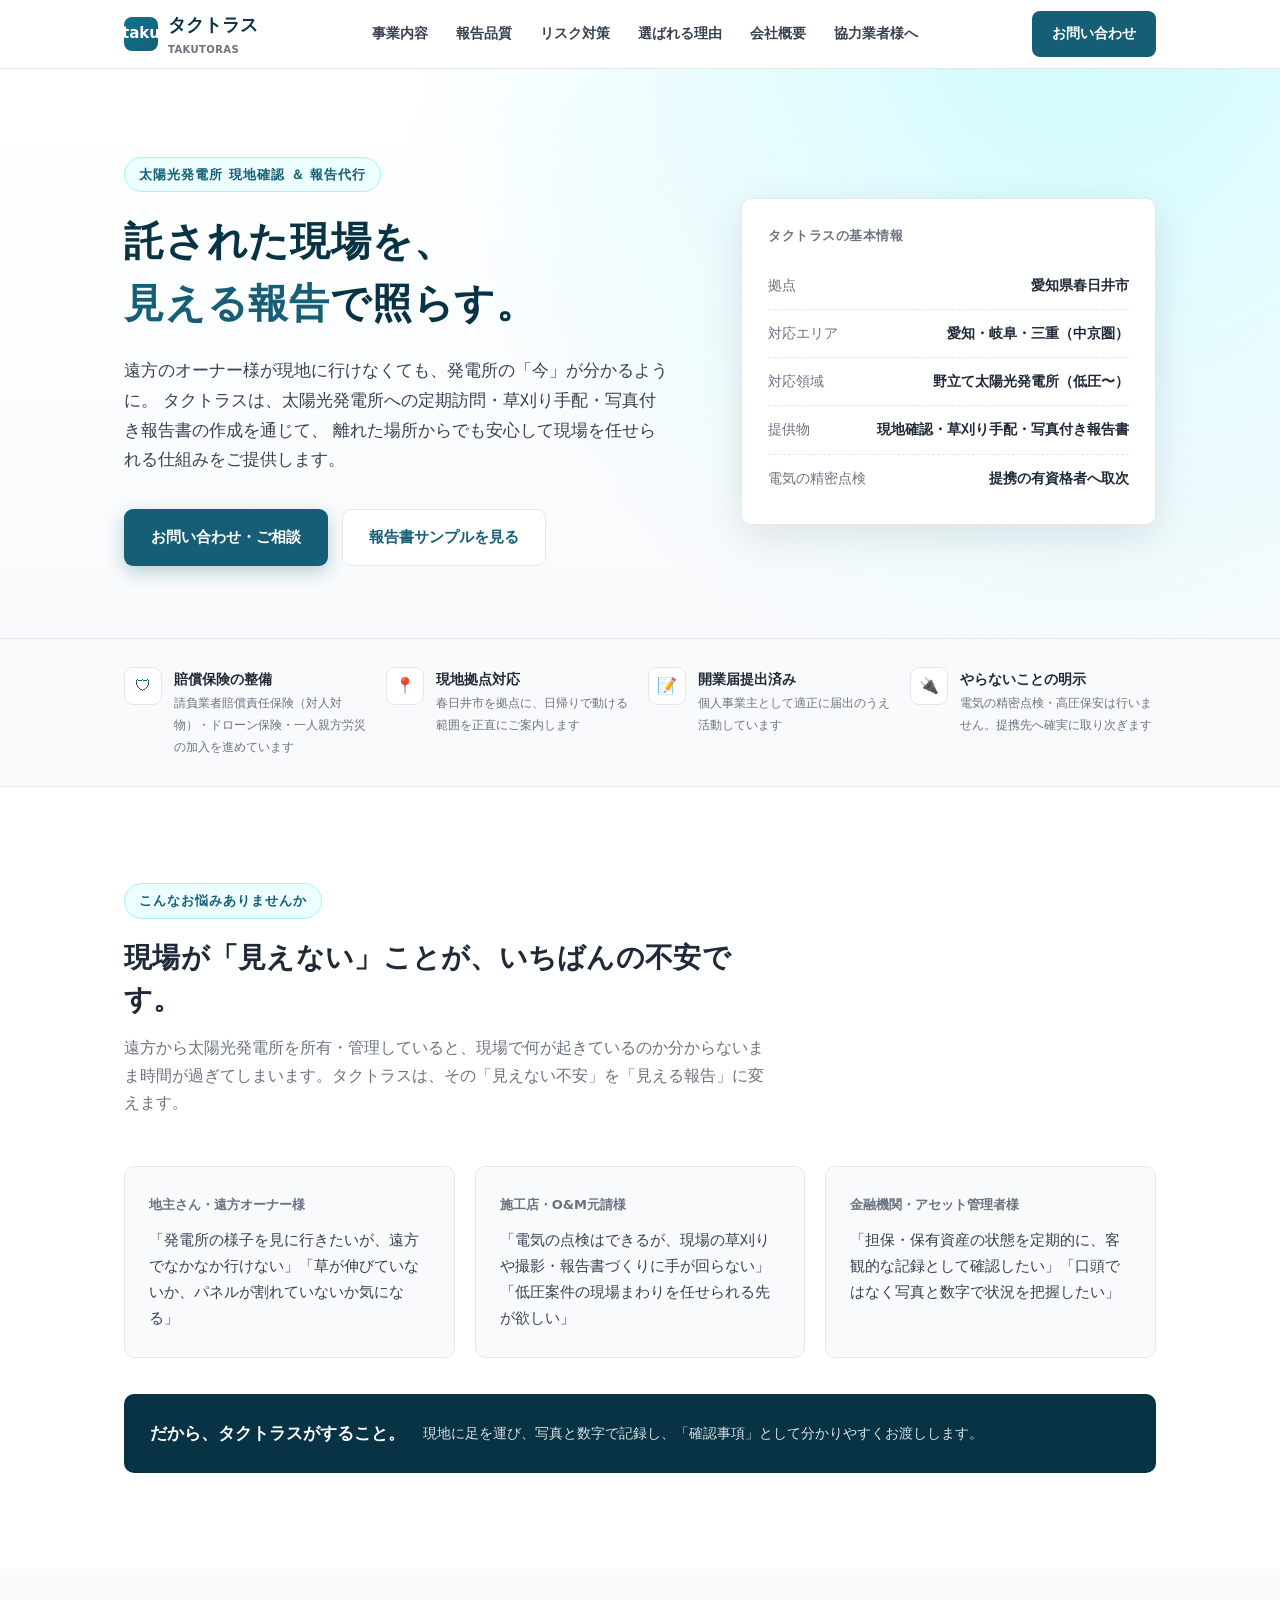
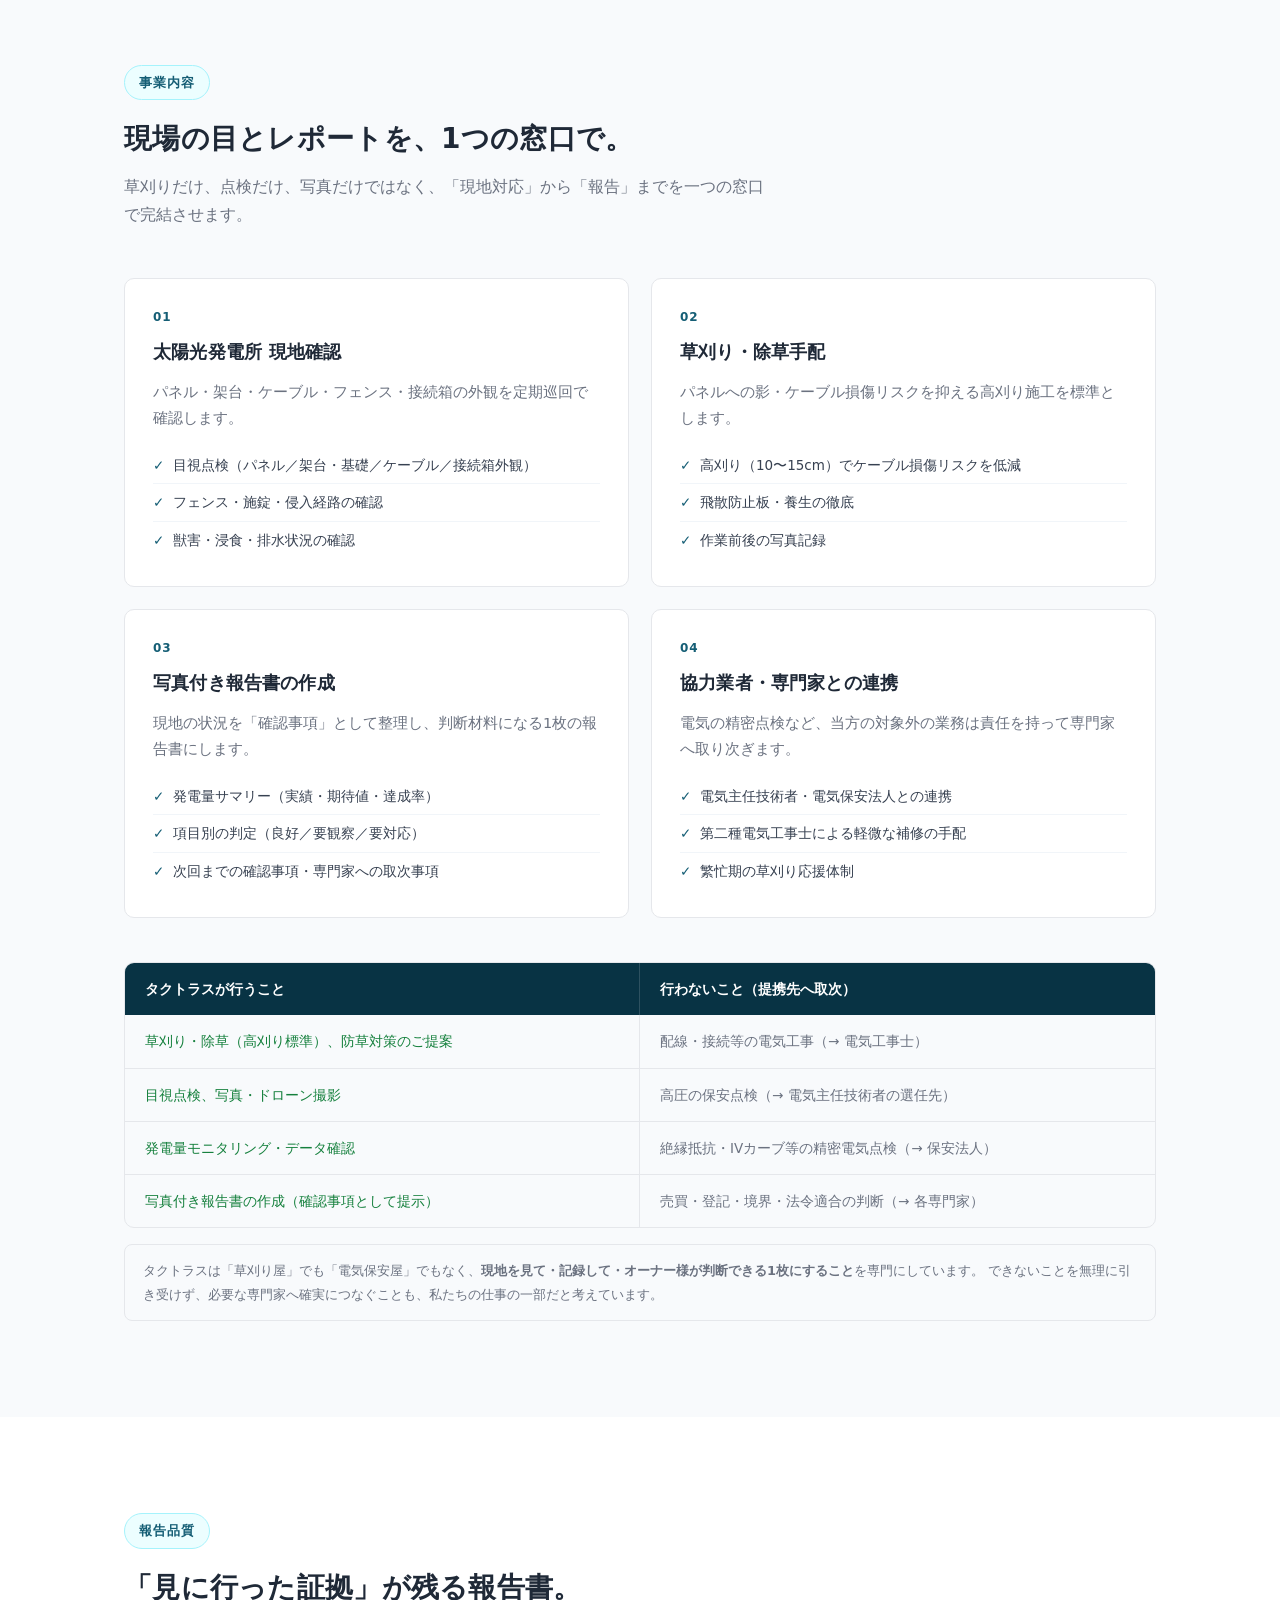
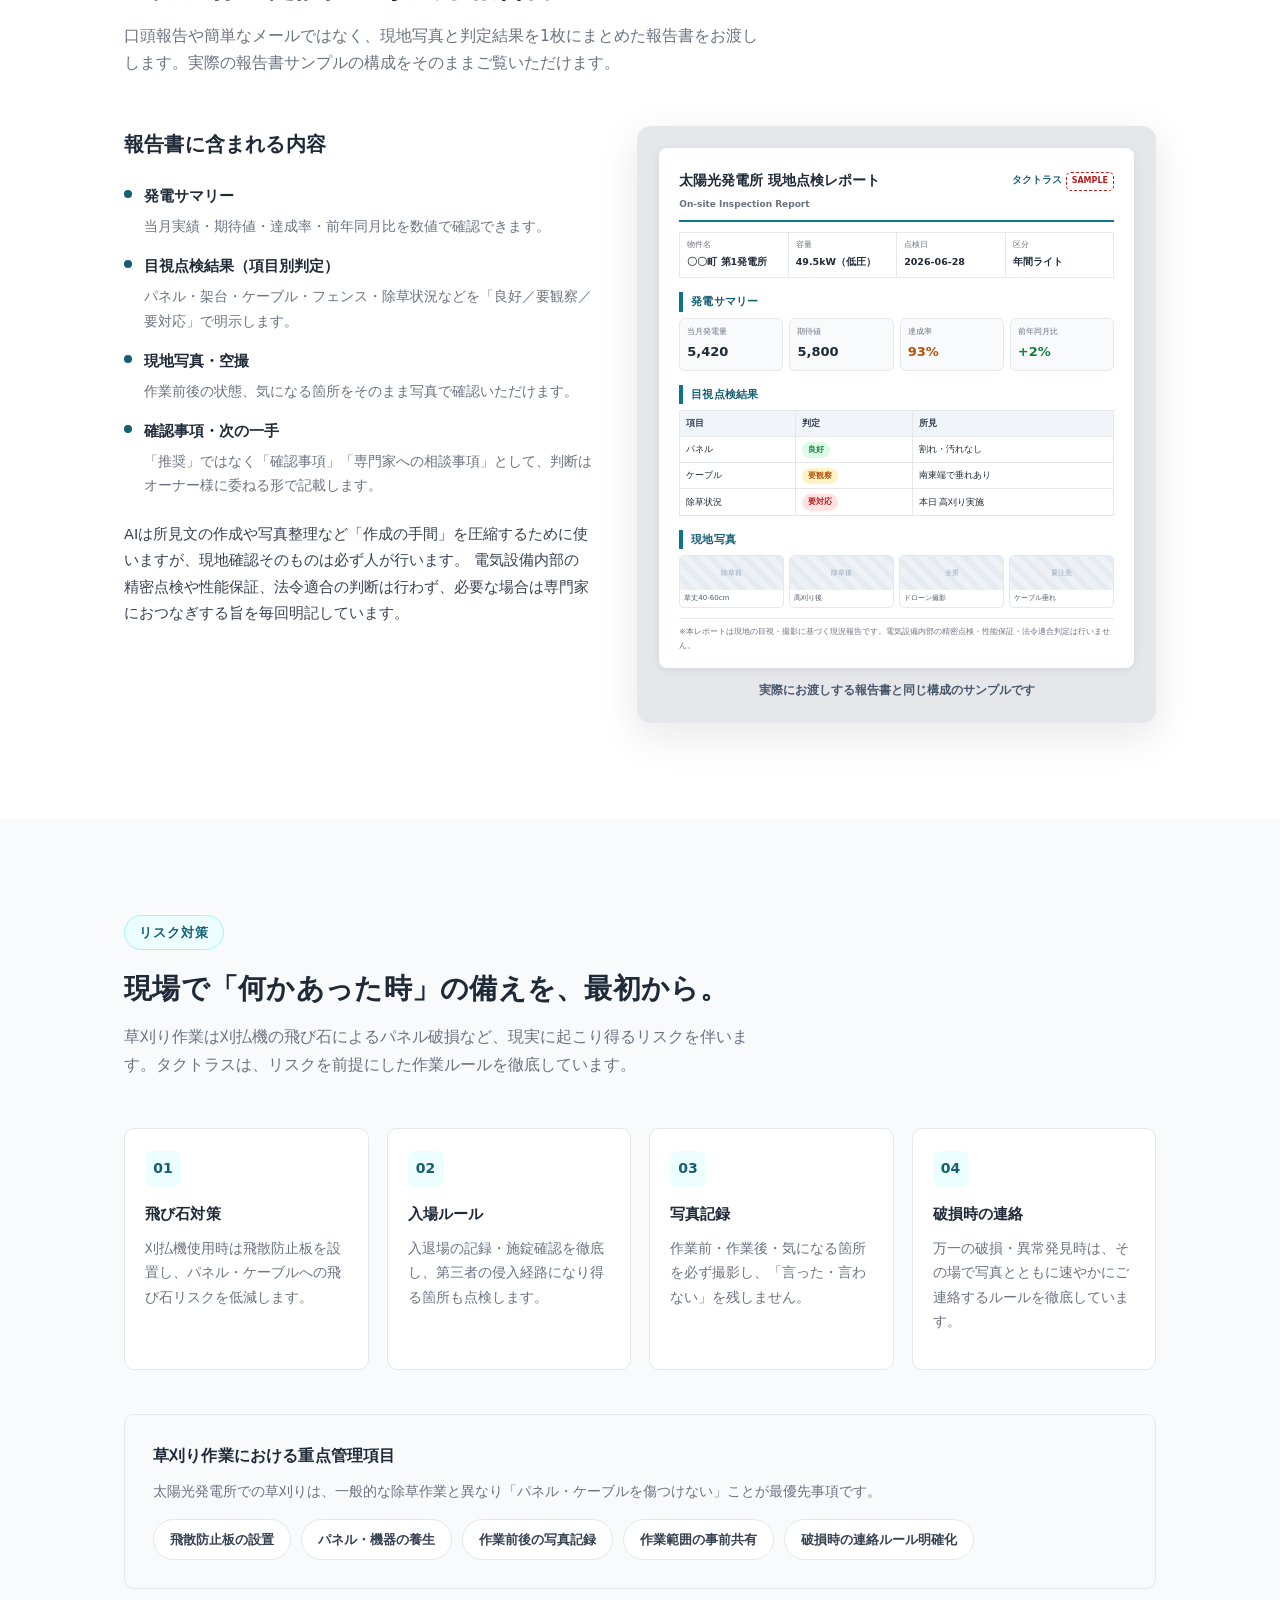
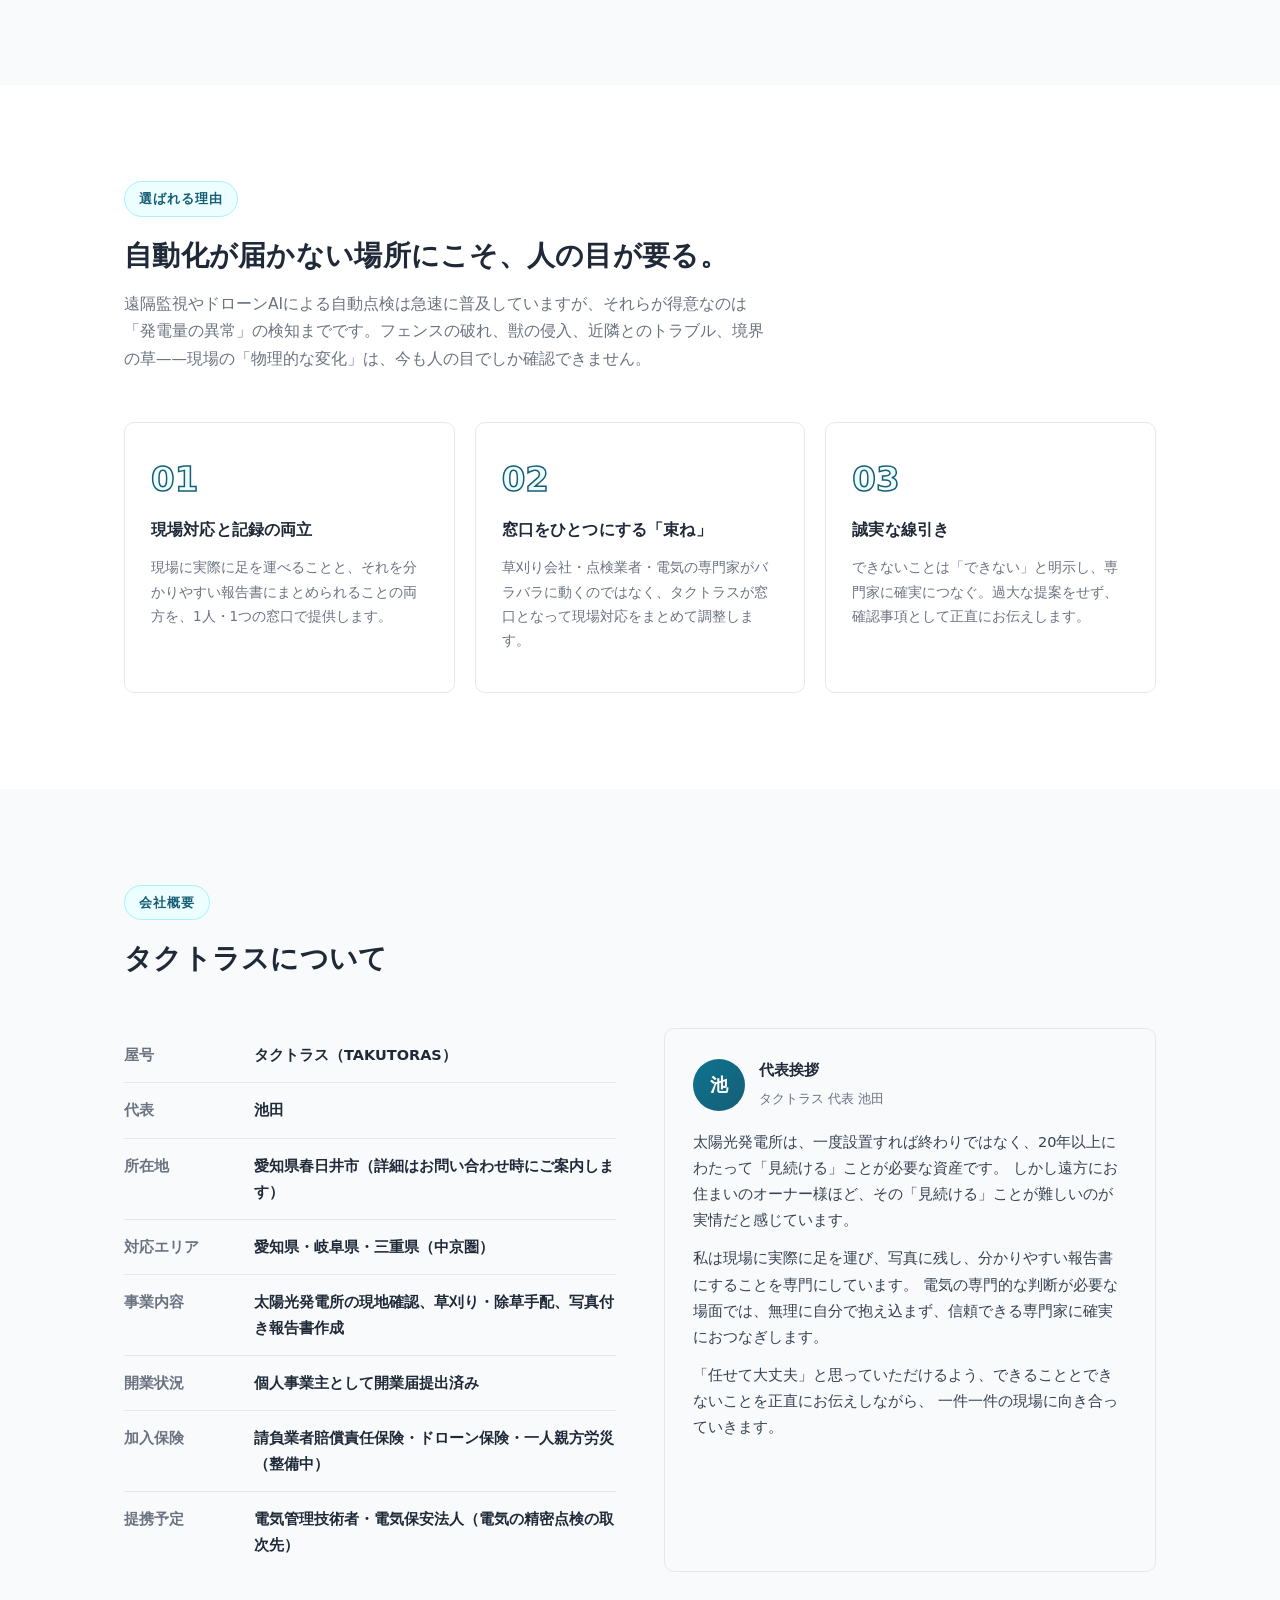
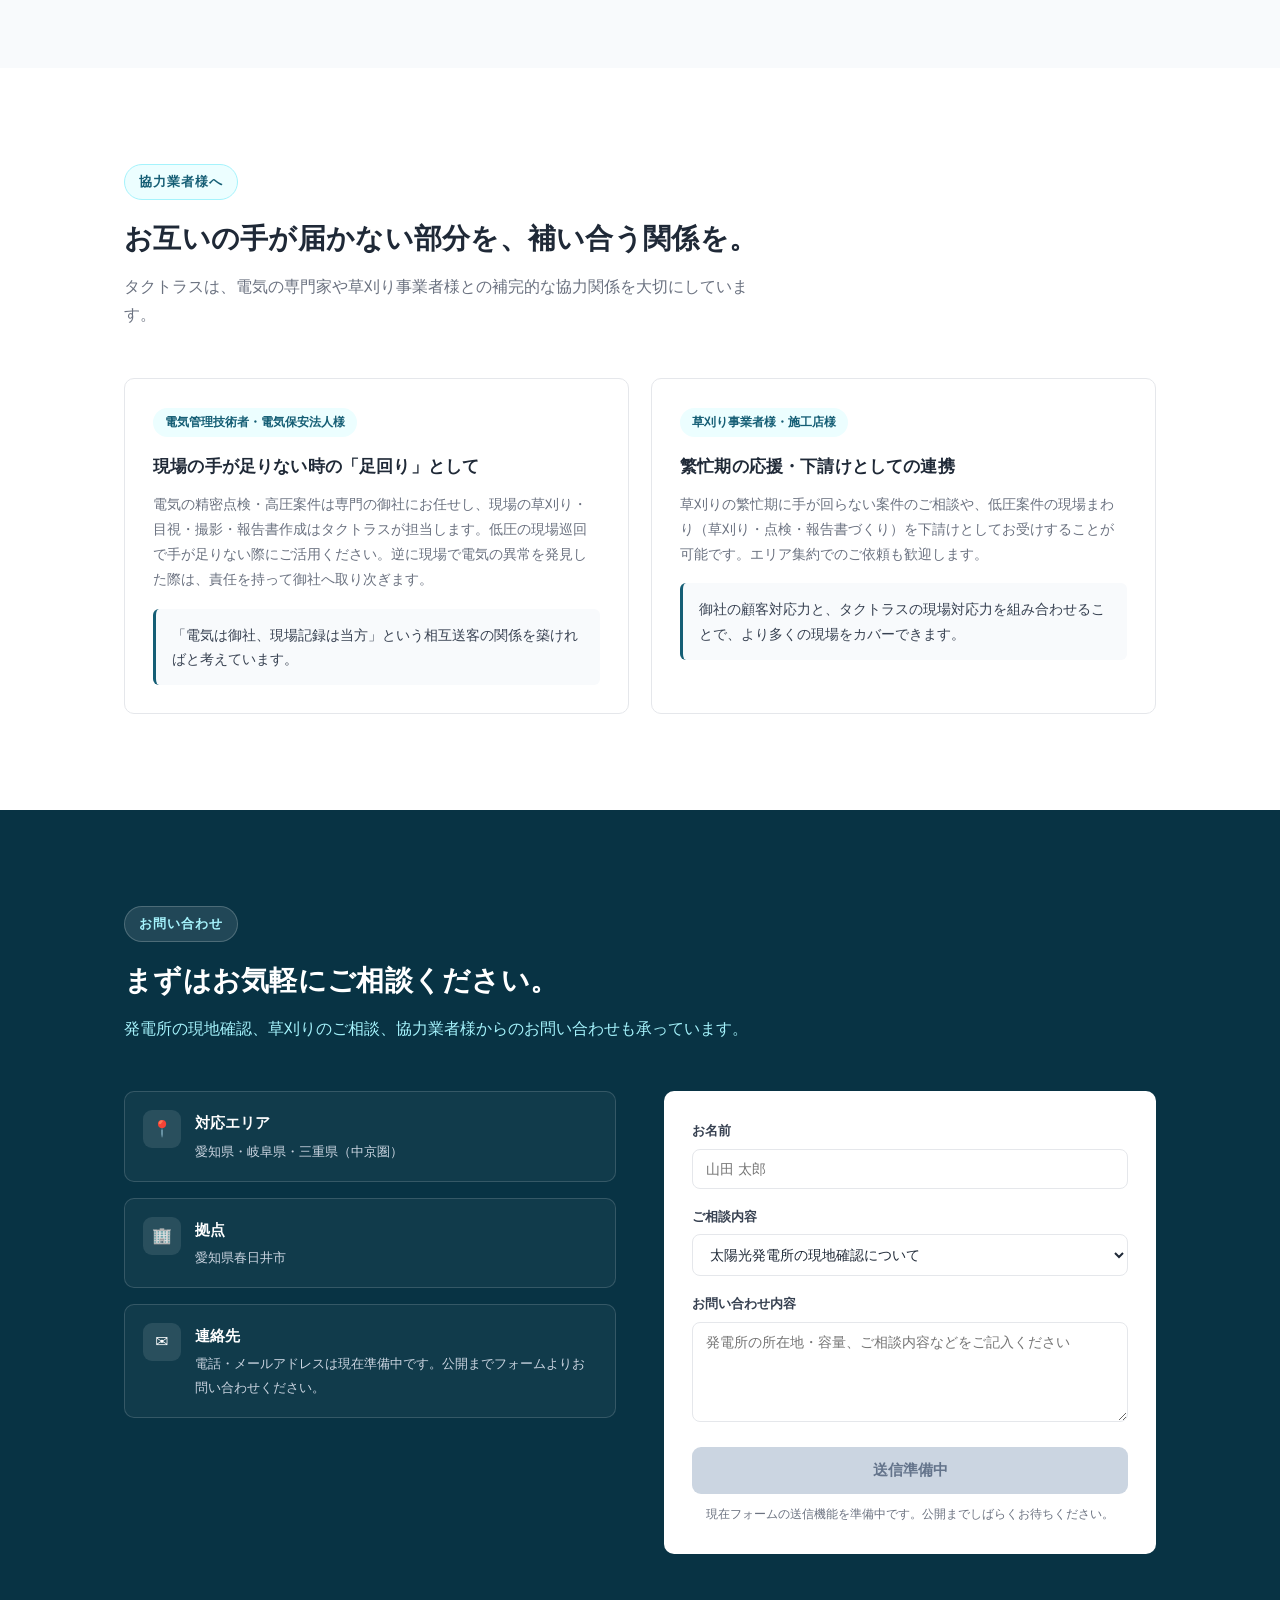
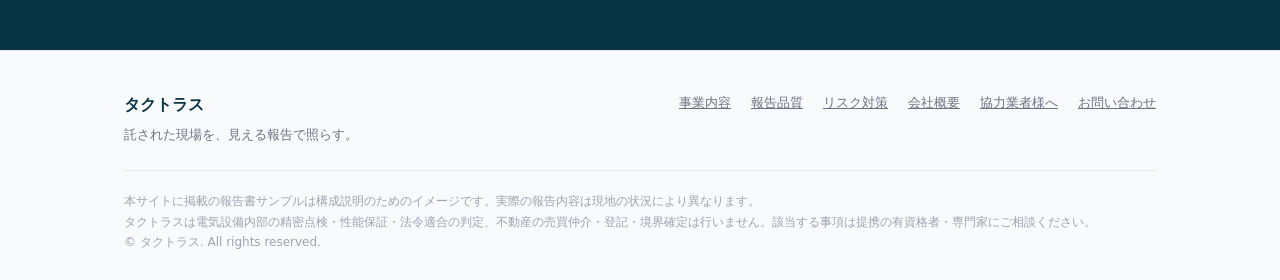
==== takutoras-site/index.html @ 8a1d46e4 "タクトラスHP初版: 信頼感を最大化した静的サイトを構築 引き継ぎメモの方針（地主・遠方オーナー・銀行・協力業者への信頼構築）と、 research/ の実データ（保険設計・スコープ定義・サンプル報告" ====
<!DOCTYPE html>
<html lang="ja">
<head>
<meta charset="UTF-8">
<meta name="viewport" content="width=device-width, initial-scale=1.0">
<title>タクトラス｜託された現場を、見える報告で照らす</title>
<meta name="description" content="タクトラスは、太陽光発電所の現地確認・草刈り手配・写真付き報告書で、遠方オーナー様の「現場の今」を見える形にお届けします。愛知・岐阜・三重対応。">
<link rel="stylesheet" href="styles.css">
</head>
<body>

<header class="site-header">
  <div class="nav">
    <a href="#top" class="brand">
      <span class="mark">taku</span>
      <span class="name">タクトラス<small>TAKUTORAS</small></span>
    </a>
    <ul class="nav-links">
      <li><a href="#services">事業内容</a></li>
      <li><a href="#report">報告品質</a></li>
      <li><a href="#risk">リスク対策</a></li>
      <li><a href="#why">選ばれる理由</a></li>
      <li><a href="#company">会社概要</a></li>
      <li><a href="#partners">協力業者様へ</a></li>
    </ul>
    <a href="#contact" class="nav-cta">お問い合わせ</a>
  </div>
</header>

<main id="top">

  <!-- ===== HERO ===== -->
  <section class="hero">
    <div class="wrap hero-grid">
      <div>
        <span class="eyebrow">太陽光発電所 現地確認 ＆ 報告代行</span>
        <h1>託された現場を、<br class="hide-sm"><span class="accent">見える報告</span>で照らす。</h1>
        <p class="lede">
          遠方のオーナー様が現地に行けなくても、発電所の「今」が分かるように。
          タクトラスは、太陽光発電所への定期訪問・草刈り手配・写真付き報告書の作成を通じて、
          離れた場所からでも安心して現場を任せられる仕組みをご提供します。
        </p>
        <div class="hero-actions">
          <a href="#contact" class="btn btn-primary">お問い合わせ・ご相談</a>
          <a href="#report" class="btn btn-secondary">報告書サンプルを見る</a>
        </div>
      </div>
      <div class="hero-panel">
        <div class="cap">タクトラスの基本情報</div>
        <div class="fact-row"><span class="k">拠点</span><span class="v">愛知県春日井市</span></div>
        <div class="fact-row"><span class="k">対応エリア</span><span class="v">愛知・岐阜・三重（中京圏）</span></div>
        <div class="fact-row"><span class="k">対応領域</span><span class="v">野立て太陽光発電所（低圧〜）</span></div>
        <div class="fact-row"><span class="k">提供物</span><span class="v">現地確認・草刈り手配・写真付き報告書</span></div>
        <div class="fact-row"><span class="k">電気の精密点検</span><span class="v">提携の有資格者へ取次</span></div>
      </div>
    </div>
  </section>

  <!-- ===== TRUST STRIP ===== -->
  <section class="trust-strip">
    <div class="wrap">
      <div class="trust-item">
        <div class="icon">🛡</div>
        <div>
          <div class="tt">賠償保険の整備</div>
          <div class="ts">請負業者賠償責任保険（対人対物）・ドローン保険・一人親方労災の加入を進めています</div>
        </div>
      </div>
      <div class="trust-item">
        <div class="icon">📍</div>
        <div>
          <div class="tt">現地拠点対応</div>
          <div class="ts">春日井市を拠点に、日帰りで動ける範囲を正直にご案内します</div>
        </div>
      </div>
      <div class="trust-item">
        <div class="icon">📝</div>
        <div>
          <div class="tt">開業届提出済み</div>
          <div class="ts">個人事業主として適正に届出のうえ活動しています</div>
        </div>
      </div>
      <div class="trust-item">
        <div class="icon">🔌</div>
        <div>
          <div class="tt">やらないことの明示</div>
          <div class="ts">電気の精密点検・高圧保安は行いません。提携先へ確実に取り次ぎます</div>
        </div>
      </div>
    </div>
  </section>

  <!-- ===== PROBLEM ===== -->
  <section>
    <div class="wrap">
      <div class="section-head">
        <span class="eyebrow">こんなお悩みありませんか</span>
        <h2>現場が「見えない」ことが、いちばんの不安です。</h2>
        <p>遠方から太陽光発電所を所有・管理していると、現場で何が起きているのか分からないまま時間が過ぎてしまいます。タクトラスは、その「見えない不安」を「見える報告」に変えます。</p>
      </div>
      <div class="problem-list">
        <div class="problem-card">
          <div class="q">地主さん・遠方オーナー様</div>
          <p>「発電所の様子を見に行きたいが、遠方でなかなか行けない」「草が伸びていないか、パネルが割れていないか気になる」</p>
        </div>
        <div class="problem-card">
          <div class="q">施工店・O&amp;M元請様</div>
          <p>「電気の点検はできるが、現場の草刈りや撮影・報告書づくりに手が回らない」「低圧案件の現場まわりを任せられる先が欲しい」</p>
        </div>
        <div class="problem-card">
          <div class="q">金融機関・アセット管理者様</div>
          <p>「担保・保有資産の状態を定期的に、客観的な記録として確認したい」「口頭ではなく写真と数字で状況を把握したい」</p>
        </div>
      </div>
      <div class="arrow-block">
        <strong>だから、タクトラスがすること。</strong>
        <span>現地に足を運び、写真と数字で記録し、「確認事項」として分かりやすくお渡しします。</span>
      </div>
    </div>
  </section>

  <!-- ===== SERVICES ===== -->
  <section id="services" style="background:var(--bg-alt);">
    <div class="wrap">
      <div class="section-head">
        <span class="eyebrow">事業内容</span>
        <h2>現場の目とレポートを、1つの窓口で。</h2>
        <p>草刈りだけ、点検だけ、写真だけではなく、「現地対応」から「報告」までを一つの窓口で完結させます。</p>
      </div>
      <div class="service-grid">
        <div class="service-card">
          <div class="num">01</div>
          <h3>太陽光発電所 現地確認</h3>
          <p>パネル・架台・ケーブル・フェンス・接続箱の外観を定期巡回で確認します。</p>
          <ul>
            <li>目視点検（パネル／架台・基礎／ケーブル／接続箱外観）</li>
            <li>フェンス・施錠・侵入経路の確認</li>
            <li>獣害・浸食・排水状況の確認</li>
          </ul>
        </div>
        <div class="service-card">
          <div class="num">02</div>
          <h3>草刈り・除草手配</h3>
          <p>パネルへの影・ケーブル損傷リスクを抑える高刈り施工を標準とします。</p>
          <ul>
            <li>高刈り（10〜15cm）でケーブル損傷リスクを低減</li>
            <li>飛散防止板・養生の徹底</li>
            <li>作業前後の写真記録</li>
          </ul>
        </div>
        <div class="service-card">
          <div class="num">03</div>
          <h3>写真付き報告書の作成</h3>
          <p>現地の状況を「確認事項」として整理し、判断材料になる1枚の報告書にします。</p>
          <ul>
            <li>発電量サマリー（実績・期待値・達成率）</li>
            <li>項目別の判定（良好／要観察／要対応）</li>
            <li>次回までの確認事項・専門家への取次事項</li>
          </ul>
        </div>
        <div class="service-card">
          <div class="num">04</div>
          <h3>協力業者・専門家との連携</h3>
          <p>電気の精密点検など、当方の対象外の業務は責任を持って専門家へ取り次ぎます。</p>
          <ul>
            <li>電気主任技術者・電気保安法人との連携</li>
            <li>第二種電気工事士による軽微な補修の手配</li>
            <li>繁忙期の草刈り応援体制</li>
          </ul>
        </div>
      </div>

      <div class="scope-table">
        <div class="scope-head">
          <div>タクトラスが行うこと</div>
          <div>行わないこと（提携先へ取次）</div>
        </div>
        <div class="scope-body">
          <div class="scope-col">
            <div class="scope-row scope-do">草刈り・除草（高刈り標準）、防草対策のご提案</div>
            <div class="scope-row scope-do">目視点検、写真・ドローン撮影</div>
            <div class="scope-row scope-do">発電量モニタリング・データ確認</div>
            <div class="scope-row scope-do">写真付き報告書の作成（確認事項として提示）</div>
          </div>
          <div class="scope-col">
            <div class="scope-row scope-dont">配線・接続等の電気工事（→ 電気工事士）</div>
            <div class="scope-row scope-dont">高圧の保安点検（→ 電気主任技術者の選任先）</div>
            <div class="scope-row scope-dont">絶縁抵抗・IVカーブ等の精密電気点検（→ 保安法人）</div>
            <div class="scope-row scope-dont">売買・登記・境界・法令適合の判断（→ 各専門家）</div>
          </div>
        </div>
      </div>
      <div class="scope-note">
        タクトラスは「草刈り屋」でも「電気保安屋」でもなく、<b>現地を見て・記録して・オーナー様が判断できる1枚にすること</b>を専門にしています。
        できないことを無理に引き受けず、必要な専門家へ確実につなぐことも、私たちの仕事の一部だと考えています。
      </div>
    </div>
  </section>

  <!-- ===== REPORT QUALITY ===== -->
  <section id="report">
    <div class="wrap">
      <div class="section-head">
        <span class="eyebrow">報告品質</span>
        <h2>「見に行った証拠」が残る報告書。</h2>
        <p>口頭報告や簡単なメールではなく、現地写真と判定結果を1枚にまとめた報告書をお渡しします。実際の報告書サンプルの構成をそのままご覧いただけます。</p>
      </div>
      <div class="report-wrap">
        <div class="report-copy">
          <h3>報告書に含まれる内容</h3>
          <div class="report-points">
            <div class="rp-item">
              <span class="dot"></span>
              <div><b>発電サマリー</b><span>当月実績・期待値・達成率・前年同月比を数値で確認できます。</span></div>
            </div>
            <div class="rp-item">
              <span class="dot"></span>
              <div><b>目視点検結果（項目別判定）</b><span>パネル・架台・ケーブル・フェンス・除草状況などを「良好／要観察／要対応」で明示します。</span></div>
            </div>
            <div class="rp-item">
              <span class="dot"></span>
              <div><b>現地写真・空撮</b><span>作業前後の状態、気になる箇所をそのまま写真で確認いただけます。</span></div>
            </div>
            <div class="rp-item">
              <span class="dot"></span>
              <div><b>確認事項・次の一手</b><span>「推奨」ではなく「確認事項」「専門家への相談事項」として、判断はオーナー様に委ねる形で記載します。</span></div>
            </div>
          </div>
          <p style="margin-top:24px;">
            AIは所見文の作成や写真整理など「作成の手間」を圧縮するために使いますが、現地確認そのものは必ず人が行います。
            電気設備内部の精密点検や性能保証、法令適合の判断は行わず、必要な場合は専門家におつなぎする旨を毎回明記しています。
          </p>
        </div>

        <div class="report-frame">
          <div class="mini-sheet">
            <div class="m-head">
              <div class="m-title">太陽光発電所 現地点検レポート
                <small>On-site Inspection Report</small>
              </div>
              <div class="m-logo">タクトラス
                <div class="stamp">SAMPLE</div>
              </div>
            </div>
            <div class="mini-meta">
              <div><span class="k">物件名</span><span class="v">〇〇町 第1発電所</span></div>
              <div><span class="k">容量</span><span class="v">49.5kW（低圧）</span></div>
              <div><span class="k">点検日</span><span class="v">2026-06-28</span></div>
              <div><span class="k">区分</span><span class="v">年間ライト</span></div>
            </div>
            <h4>発電サマリー</h4>
            <div class="mini-kpis">
              <div class="mini-kpi"><div class="lab">当月発電量</div><div class="num">5,420</div></div>
              <div class="mini-kpi"><div class="lab">期待値</div><div class="num">5,800</div></div>
              <div class="mini-kpi warn"><div class="lab">達成率</div><div class="num">93%</div></div>
              <div class="mini-kpi good"><div class="lab">前年同月比</div><div class="num">+2%</div></div>
            </div>
            <h4>目視点検結果</h4>
            <table class="mini-table">
              <tr><th>項目</th><th>判定</th><th>所見</th></tr>
              <tr><td>パネル</td><td><span class="mini-badge mb-ok">良好</span></td><td>割れ・汚れなし</td></tr>
              <tr><td>ケーブル</td><td><span class="mini-badge mb-warn">要観察</span></td><td>南東端で垂れあり</td></tr>
              <tr><td>除草状況</td><td><span class="mini-badge mb-bad">要対応</span></td><td>本日 高刈り実施</td></tr>
            </table>
            <h4>現地写真</h4>
            <div class="mini-photos">
              <div class="mini-ph"><div class="img">除草前</div><div class="cap">草丈40-60cm</div></div>
              <div class="mini-ph"><div class="img">除草後</div><div class="cap">高刈り後</div></div>
              <div class="mini-ph"><div class="img">全景</div><div class="cap">ドローン撮影</div></div>
              <div class="mini-ph"><div class="img">要注意</div><div class="cap">ケーブル垂れ</div></div>
            </div>
            <div class="mini-disc">
              ※本レポートは現地の目視・撮影に基づく現況報告です。電気設備内部の精密点検・性能保証・法令適合判定は行いません。
            </div>
          </div>
          <div class="badge-real">実際にお渡しする報告書と同じ構成のサンプルです</div>
        </div>
      </div>
    </div>
  </section>

  <!-- ===== RISK ===== -->
  <section id="risk" style="background:var(--bg-alt);">
    <div class="wrap">
      <div class="section-head">
        <span class="eyebrow">リスク対策</span>
        <h2>現場で「何かあった時」の備えを、最初から。</h2>
        <p>草刈り作業は刈払機の飛び石によるパネル破損など、現実に起こり得るリスクを伴います。タクトラスは、リスクを前提にした作業ルールを徹底しています。</p>
      </div>
      <div class="risk-grid">
        <div class="risk-card">
          <div class="ri">01</div>
          <h4>飛び石対策</h4>
          <p>刈払機使用時は飛散防止板を設置し、パネル・ケーブルへの飛び石リスクを低減します。</p>
        </div>
        <div class="risk-card">
          <div class="ri">02</div>
          <h4>入場ルール</h4>
          <p>入退場の記録・施錠確認を徹底し、第三者の侵入経路になり得る箇所も点検します。</p>
        </div>
        <div class="risk-card">
          <div class="ri">03</div>
          <h4>写真記録</h4>
          <p>作業前・作業後・気になる箇所を必ず撮影し、「言った・言わない」を残しません。</p>
        </div>
        <div class="risk-card">
          <div class="ri">04</div>
          <h4>破損時の連絡</h4>
          <p>万一の破損・異常発見時は、その場で写真とともに速やかにご連絡するルールを徹底しています。</p>
        </div>
      </div>

      <div class="risk-sub">
        <h4>草刈り作業における重点管理項目</h4>
        <p style="font-size:13.5px;color:var(--sub);margin-top:8px;">太陽光発電所での草刈りは、一般的な除草作業と異なり「パネル・ケーブルを傷つけない」ことが最優先事項です。</p>
        <div class="chips">
          <span class="chip">飛散防止板の設置</span>
          <span class="chip">パネル・機器の養生</span>
          <span class="chip">作業前後の写真記録</span>
          <span class="chip">作業範囲の事前共有</span>
          <span class="chip">破損時の連絡ルール明確化</span>
        </div>
      </div>
    </div>
  </section>

  <!-- ===== WHY ===== -->
  <section id="why">
    <div class="wrap">
      <div class="section-head">
        <span class="eyebrow">選ばれる理由</span>
        <h2>自動化が届かない場所にこそ、人の目が要る。</h2>
        <p>遠隔監視やドローンAIによる自動点検は急速に普及していますが、それらが得意なのは「発電量の異常」の検知までです。フェンスの破れ、獣の侵入、近隣とのトラブル、境界の草——現場の「物理的な変化」は、今も人の目でしか確認できません。</p>
      </div>
      <div class="why-grid">
        <div class="why-card">
          <div class="n">01</div>
          <h4>現場対応と記録の両立</h4>
          <p>現場に実際に足を運べることと、それを分かりやすい報告書にまとめられることの両方を、1人・1つの窓口で提供します。</p>
        </div>
        <div class="why-card">
          <div class="n">02</div>
          <h4>窓口をひとつにする「束ね」</h4>
          <p>草刈り会社・点検業者・電気の専門家がバラバラに動くのではなく、タクトラスが窓口となって現場対応をまとめて調整します。</p>
        </div>
        <div class="why-card">
          <div class="n">03</div>
          <h4>誠実な線引き</h4>
          <p>できないことは「できない」と明示し、専門家に確実につなぐ。過大な提案をせず、確認事項として正直にお伝えします。</p>
        </div>
      </div>
    </div>
  </section>

  <!-- ===== COMPANY ===== -->
  <section id="company" style="background:var(--bg-alt);">
    <div class="wrap">
      <div class="section-head">
        <span class="eyebrow">会社概要</span>
        <h2>タクトラスについて</h2>
      </div>
      <div class="company-wrap">
        <table class="info-table">
          <tr><th>屋号</th><td>タクトラス（TAKUTORAS）</td></tr>
          <tr><th>代表</th><td>池田</td></tr>
          <tr><th>所在地</th><td>愛知県春日井市（詳細はお問い合わせ時にご案内します）</td></tr>
          <tr><th>対応エリア</th><td>愛知県・岐阜県・三重県（中京圏）</td></tr>
          <tr><th>事業内容</th><td>太陽光発電所の現地確認、草刈り・除草手配、写真付き報告書作成</td></tr>
          <tr><th>開業状況</th><td>個人事業主として開業届提出済み</td></tr>
          <tr><th>加入保険</th><td>請負業者賠償責任保険・ドローン保険・一人親方労災（整備中）</td></tr>
          <tr><th>提携予定</th><td>電気管理技術者・電気保安法人（電気の精密点検の取次先）</td></tr>
        </table>

        <div class="rep-message">
          <div class="who">
            <div class="rep-avatar">池</div>
            <div>
              <b>代表挨拶</b>
              <span>タクトラス 代表 池田</span>
            </div>
          </div>
          <p>
            太陽光発電所は、一度設置すれば終わりではなく、20年以上にわたって「見続ける」ことが必要な資産です。
            しかし遠方にお住まいのオーナー様ほど、その「見続ける」ことが難しいのが実情だと感じています。
          </p>
          <p>
            私は現場に実際に足を運び、写真に残し、分かりやすい報告書にすることを専門にしています。
            電気の専門的な判断が必要な場面では、無理に自分で抱え込まず、信頼できる専門家に確実におつなぎします。
          </p>
          <p>
            「任せて大丈夫」と思っていただけるよう、できることとできないことを正直にお伝えしながら、
            一件一件の現場に向き合っていきます。
          </p>
        </div>
      </div>
    </div>
  </section>

  <!-- ===== PARTNERS ===== -->
  <section id="partners">
    <div class="wrap">
      <div class="section-head">
        <span class="eyebrow">協力業者様へ</span>
        <h2>お互いの手が届かない部分を、補い合う関係を。</h2>
        <p>タクトラスは、電気の専門家や草刈り事業者様との補完的な協力関係を大切にしています。</p>
      </div>
      <div class="partner-wrap">
        <div class="partner-card">
          <span class="tag">電気管理技術者・電気保安法人様</span>
          <h4>現場の手が足りない時の「足回り」として</h4>
          <p>電気の精密点検・高圧案件は専門の御社にお任せし、現場の草刈り・目視・撮影・報告書作成はタクトラスが担当します。低圧の現場巡回で手が足りない際にご活用ください。逆に現場で電気の異常を発見した際は、責任を持って御社へ取り次ぎます。</p>
          <div class="partner-quote">
            「電気は御社、現場記録は当方」という相互送客の関係を築ければと考えています。
          </div>
        </div>
        <div class="partner-card">
          <span class="tag">草刈り事業者様・施工店様</span>
          <h4>繁忙期の応援・下請けとしての連携</h4>
          <p>草刈りの繁忙期に手が回らない案件のご相談や、低圧案件の現場まわり（草刈り・点検・報告書づくり）を下請けとしてお受けすることが可能です。エリア集約でのご依頼も歓迎します。</p>
          <div class="partner-quote">
            御社の顧客対応力と、タクトラスの現場対応力を組み合わせることで、より多くの現場をカバーできます。
          </div>
        </div>
      </div>
    </div>
  </section>

  <!-- ===== CONTACT ===== -->
  <section id="contact" class="contact-section">
    <div class="wrap">
      <div class="section-head">
        <span class="eyebrow">お問い合わせ</span>
        <h2>まずはお気軽にご相談ください。</h2>
        <p>発電所の現地確認、草刈りのご相談、協力業者様からのお問い合わせも承っています。</p>
      </div>
      <div class="contact-wrap">
        <div class="contact-channels">
          <div class="channel">
            <div class="ci">📍</div>
            <div><b>対応エリア</b><span>愛知県・岐阜県・三重県（中京圏）</span></div>
          </div>
          <div class="channel">
            <div class="ci">🏢</div>
            <div><b>拠点</b><span>愛知県春日井市</span></div>
          </div>
          <div class="channel">
            <div class="ci">✉️</div>
            <div><b>連絡先</b><span>電話・メールアドレスは現在準備中です。公開までフォームよりお問い合わせください。</span></div>
          </div>
        </div>

        <form class="contact-form">
          <div class="f-row">
            <label for="name">お名前</label>
            <input id="name" type="text" placeholder="山田 太郎">
          </div>
          <div class="f-row">
            <label for="type">ご相談内容</label>
            <select id="type">
              <option>太陽光発電所の現地確認について</option>
              <option>草刈り・除草のご相談</option>
              <option>協力業者としてのご連絡</option>
              <option>その他</option>
            </select>
          </div>
          <div class="f-row">
            <label for="message">お問い合わせ内容</label>
            <textarea id="message" placeholder="発電所の所在地・容量、ご相談内容などをご記入ください"></textarea>
          </div>
          <button type="button" class="btn-disabled" disabled>送信準備中</button>
          <div class="form-note">現在フォームの送信機能を準備中です。公開までしばらくお待ちください。</div>
        </form>
      </div>
    </div>
  </section>

</main>

<footer class="site-footer">
  <div class="wrap">
    <div class="footer-wrap">
      <div class="footer-brand">タクトラス<small>託された現場を、見える報告で照らす。</small></div>
      <ul class="footer-links">
        <li><a href="#services">事業内容</a></li>
        <li><a href="#report">報告品質</a></li>
        <li><a href="#risk">リスク対策</a></li>
        <li><a href="#company">会社概要</a></li>
        <li><a href="#partners">協力業者様へ</a></li>
        <li><a href="#contact">お問い合わせ</a></li>
      </ul>
    </div>
    <div class="footer-legal">
      本サイトに掲載の報告書サンプルは構成説明のためのイメージです。実際の報告内容は現地の状況により異なります。<br>
      タクトラスは電気設備内部の精密点検・性能保証・法令適合の判定、不動産の売買仲介・登記・境界確定は行いません。該当する事項は提携の有資格者・専門家にご相談ください。<br>
      © タクトラス. All rights reserved.
    </div>
  </div>
</footer>

</body>
</html>
---- takutoras-site/styles.css ----
/* ===== Design tokens ===== */
:root{
  --ink:#1f2937;
  --ink-soft:#374151;
  --sub:#6b7280;
  --sub-light:#9ca3af;
  --line:#e5e7eb;
  --line-soft:#f1f5f9;
  --bg:#ffffff;
  --bg-alt:#f8fafc;
  --bg-deep:#f1f5f9;
  --brand:#0e7490;
  --brand-d:#155e75;
  --brand-x:#083344;
  --brand-tint:#ecfeff;
  --ok:#15803d; --okbg:#dcfce7;
  --warn:#b45309; --warnbg:#fef3c7;
  --bad:#b91c1c; --badbg:#fee2e2;
  --radius:10px;
  --shadow:0 4px 20px rgba(15,23,42,.06);
  --shadow-lg:0 12px 40px rgba(15,23,42,.10);
  --max:1080px;
}

*, *::before, *::after{ box-sizing:border-box; }
html{ scroll-behavior:smooth; }
body{
  margin:0;
  font-family:"Hiragino Kaku Gothic ProN","Yu Gothic",Meiryo,system-ui,sans-serif;
  color:var(--ink);
  background:var(--bg);
  line-height:1.8;
  font-size:16px;
  -webkit-font-smoothing:antialiased;
  overflow-x:hidden;
}
img{ max-width:100%; display:block; }
a{ color:inherit; }
.wrap{ max-width:var(--max); margin:0 auto; padding:0 24px; }
section{ padding:96px 0; }
@media (max-width:720px){
  section{ padding:64px 0; }
  .wrap{ padding:0 20px; }
}

.eyebrow{
  display:inline-block; font-size:13px; font-weight:700; letter-spacing:.08em;
  color:var(--brand-d); background:var(--brand-tint); border:1px solid #a5f3fc;
  padding:5px 14px; border-radius:999px; margin-bottom:18px;
}
h1,h2,h3,h4{ margin:0; font-weight:800; letter-spacing:.01em; }
.section-head{ max-width:640px; margin-bottom:48px; }
.section-head h2{ font-size:28px; line-height:1.5; }
.section-head p{ color:var(--sub); font-size:15.5px; margin-top:14px; }
@media (max-width:720px){
  .section-head h2{ font-size:23px; }
}

/* ===== Header / Nav ===== */
.site-header{
  position:sticky; top:0; z-index:100;
  background:rgba(255,255,255,.92); backdrop-filter:blur(8px);
  border-bottom:1px solid var(--line);
}
.nav{
  max-width:var(--max); margin:0 auto; padding:0 24px;
  height:68px; display:flex; align-items:center; justify-content:space-between;
}
.brand{ display:flex; align-items:center; gap:10px; font-weight:800; font-size:18px; color:var(--brand-x); text-decoration:none; }
.brand .mark{
  width:34px; height:34px; border-radius:8px; background:linear-gradient(135deg,var(--brand),var(--brand-d));
  display:flex; align-items:center; justify-content:center; color:#fff; font-size:15px; font-weight:800;
  flex-shrink:0;
}
.brand .name small{ display:block; font-size:10px; font-weight:600; color:var(--sub); letter-spacing:.04em; }
.nav-links{ display:flex; gap:28px; list-style:none; margin:0; padding:0; font-size:14px; font-weight:600; }
.nav-links a{ text-decoration:none; color:var(--ink-soft); }
.nav-links a:hover{ color:var(--brand-d); }
.nav-cta{
  display:inline-block; background:var(--brand-d); color:#fff !important; text-decoration:none;
  font-size:14px; font-weight:700; padding:10px 20px; border-radius:8px; white-space:nowrap;
}
.nav-cta:hover{ background:var(--brand-x); }
.nav-toggle{ display:none; }
@media (max-width:860px){
  .nav-links{ display:none; }
  .nav-toggle{
    display:flex; align-items:center; justify-content:center;
    width:40px; height:40px; border:1px solid var(--line); border-radius:8px; background:#fff;
  }
}

/* ===== Hero ===== */
.hero{
  padding:88px 0 72px;
  background:
    radial-gradient(circle at 85% -10%, #cffafe 0%, rgba(207,250,254,0) 55%),
    linear-gradient(180deg,#ffffff 0%, #f8fafc 100%);
}
.hero-grid{ display:grid; grid-template-columns:1.15fr .85fr; gap:56px; align-items:center; }
@media (max-width:900px){ .hero-grid{ grid-template-columns:1fr; gap:40px; } }
.hero h1{
  font-size:40px; line-height:1.55; color:var(--brand-x); letter-spacing:.02em;
}
.hero h1 .accent{ color:var(--brand-d); }
.hero .lede{ margin-top:22px; font-size:16.5px; color:var(--ink-soft); max-width:52ch; }
@media (max-width:720px){ .hero h1{ font-size:28px; } }

.hero-actions{ display:flex; gap:14px; margin-top:34px; flex-wrap:wrap; }
.btn{
  display:inline-flex; align-items:center; gap:8px; padding:14px 26px; border-radius:9px;
  font-weight:700; font-size:15px; text-decoration:none; border:1px solid transparent; cursor:pointer;
}
.btn-primary{ background:var(--brand-d); color:#fff; box-shadow:0 6px 18px rgba(21,94,117,.28); }
.btn-primary:hover{ background:var(--brand-x); }
.btn-secondary{ background:#fff; color:var(--brand-d); border-color:var(--line); }
.btn-secondary:hover{ border-color:var(--brand-d); }

.hero-panel{
  background:#fff; border:1px solid var(--line); border-radius:var(--radius); box-shadow:var(--shadow-lg);
  padding:26px 26px 22px;
}
.hero-panel .cap{ font-size:12.5px; color:var(--sub); font-weight:700; letter-spacing:.04em; margin-bottom:14px; }
.fact-row{ display:flex; justify-content:space-between; padding:11px 0; border-bottom:1px dashed var(--line); font-size:14px; }
.fact-row:last-child{ border-bottom:none; }
.fact-row .k{ color:var(--sub); }
.fact-row .v{ font-weight:700; color:var(--ink); text-align:right; }

/* ===== Trust strip ===== */
.trust-strip{
  border-top:1px solid var(--line); border-bottom:1px solid var(--line);
  background:var(--bg-alt); padding:28px 0;
}
.trust-strip .wrap{
  display:grid; grid-template-columns:repeat(4,1fr); gap:16px;
}
@media (max-width:800px){ .trust-strip .wrap{ grid-template-columns:repeat(2,1fr); } }
.trust-item{ display:flex; gap:12px; align-items:flex-start; }
.trust-item .icon{
  width:38px; height:38px; border-radius:9px; background:#fff; border:1px solid var(--line);
  display:flex; align-items:center; justify-content:center; flex-shrink:0; color:var(--brand-d);
}
.trust-item .tt{ font-size:13.5px; font-weight:700; color:var(--ink); }
.trust-item .ts{ font-size:12px; color:var(--sub); margin-top:2px; }

/* ===== Problem / narrative ===== */
.problem-list{ display:grid; grid-template-columns:repeat(3,1fr); gap:20px; margin-top:8px; }
@media (max-width:820px){ .problem-list{ grid-template-columns:1fr; } }
.problem-card{
  background:var(--bg-alt); border:1px solid var(--line); border-radius:var(--radius); padding:26px 24px;
}
.problem-card .q{ font-size:13px; font-weight:700; color:var(--sub); }
.problem-card p{ margin:10px 0 0; font-size:14.5px; color:var(--ink-soft); }
.arrow-block{
  margin-top:36px; padding:24px 26px; border-radius:var(--radius); background:var(--brand-x); color:#fff;
  display:flex; align-items:center; gap:18px; flex-wrap:wrap;
}
.arrow-block strong{ font-size:17px; }
.arrow-block span{ font-size:14px; opacity:.85; }

/* ===== Services ===== */
.service-grid{ display:grid; grid-template-columns:repeat(2,1fr); gap:22px; }
@media (max-width:800px){ .service-grid{ grid-template-columns:1fr; } }
.service-card{
  border:1px solid var(--line); border-radius:var(--radius); padding:28px; background:#fff;
  transition:box-shadow .15s;
}
.service-card:hover{ box-shadow:var(--shadow); }
.service-card .num{ font-size:12px; font-weight:800; color:var(--brand-d); letter-spacing:.08em; }
.service-card h3{ font-size:18px; margin-top:8px; }
.service-card p{ font-size:14.5px; color:var(--sub); margin-top:10px; }
.service-card ul{ margin:16px 0 0; padding-left:0; list-style:none; }
.service-card li{ font-size:13.5px; color:var(--ink-soft); padding:6px 0 6px 20px; position:relative; border-top:1px solid var(--line-soft); }
.service-card li:first-child{ border-top:none; }
.service-card li::before{ content:"✓"; position:absolute; left:0; color:var(--brand-d); font-weight:800; }

/* Scope table */
.scope-table{ margin-top:44px; border:1px solid var(--line); border-radius:var(--radius); overflow:hidden; }
.scope-head{ display:grid; grid-template-columns:1fr 1fr; background:var(--brand-x); color:#fff; font-size:13.5px; font-weight:700; }
.scope-head div{ padding:14px 20px; }
.scope-head div:first-child{ border-right:1px solid rgba(255,255,255,.15); }
.scope-body{ display:grid; grid-template-columns:1fr 1fr; }
.scope-col{ padding:0; }
.scope-col:first-child{ border-right:1px solid var(--line); }
.scope-row{ padding:14px 20px; font-size:13.5px; color:var(--ink-soft); border-top:1px solid var(--line); }
.scope-col .scope-row:first-child{ border-top:none; }
.scope-do{ color:var(--ok); }
.scope-dont{ color:var(--sub); }
@media (max-width:720px){
  .scope-head, .scope-body{ grid-template-columns:1fr; }
  .scope-head div:first-child, .scope-col:first-child{ border-right:none; }
}
.scope-note{ margin-top:16px; font-size:13px; color:var(--sub); background:var(--bg-alt); border:1px solid var(--line); border-radius:8px; padding:14px 18px; }

/* ===== Report mockup ===== */
.report-wrap{ display:grid; grid-template-columns:.95fr 1.05fr; gap:44px; align-items:start; }
@media (max-width:920px){ .report-wrap{ grid-template-columns:1fr; } }
.report-copy h3{ font-size:20px; margin-bottom:14px; }
.report-copy p{ font-size:14.5px; color:var(--ink-soft); margin:0 0 14px; }
.report-points{ margin-top:20px; display:flex; flex-direction:column; gap:14px; }
.rp-item{ display:flex; gap:12px; }
.rp-item .dot{ width:8px; height:8px; border-radius:50%; background:var(--brand-d); margin-top:8px; flex-shrink:0; }
.rp-item b{ font-size:14.5px; }
.rp-item span{ display:block; font-size:13.5px; color:var(--sub); margin-top:3px; }

.report-frame{
  background:#e5e7eb; border-radius:14px; padding:22px; box-shadow:var(--shadow-lg);
}
.mini-sheet{
  background:#fff; border-radius:8px; padding:20px 20px 16px; font-size:11px; color:var(--ink);
  box-shadow:0 2px 10px rgba(0,0,0,.08);
}
.mini-sheet .m-head{
  display:flex; justify-content:space-between; align-items:flex-start; border-bottom:2.5px solid var(--brand);
  padding-bottom:8px;
}
.mini-sheet .m-title{ font-size:14px; font-weight:800; }
.mini-sheet .m-title small{ display:block; font-size:9px; color:var(--sub); font-weight:600; margin-top:2px; }
.mini-sheet .m-logo{ text-align:right; font-size:9.5px; color:var(--brand-d); font-weight:700; }
.mini-sheet .m-logo .stamp{ display:inline-block; margin-top:4px; font-size:8px; color:var(--bad); border:1px dashed var(--bad); border-radius:5px; padding:1px 5px; font-weight:700; }
.mini-meta{ display:grid; grid-template-columns:repeat(4,1fr); gap:1px; background:var(--line); border:1px solid var(--line); margin:10px 0; }
.mini-meta div{ background:#fff; padding:5px 7px; }
.mini-meta .k{ display:block; font-size:8px; color:var(--sub); }
.mini-meta .v{ font-size:9.5px; font-weight:700; }
.mini-sheet h4{ font-size:11px; margin:14px 0 6px; padding-left:8px; border-left:4px solid var(--brand); color:var(--brand-d); font-weight:800; }
.mini-kpis{ display:grid; grid-template-columns:repeat(4,1fr); gap:6px; }
.mini-kpi{ border:1px solid var(--line); border-radius:6px; padding:6px 7px; background:var(--bg-alt); }
.mini-kpi .lab{ font-size:8px; color:var(--sub); }
.mini-kpi .num{ font-size:13px; font-weight:800; margin-top:1px; }
.mini-kpi.warn .num{ color:var(--warn); }
.mini-kpi.good .num{ color:var(--ok); }
.mini-table{ width:100%; border-collapse:collapse; font-size:9px; margin-top:2px; }
.mini-table th, .mini-table td{ border:1px solid var(--line); padding:4px 6px; text-align:left; }
.mini-table th{ background:#f1f5f9; font-weight:700; color:#334155; }
.mini-badge{ display:inline-block; font-size:8px; font-weight:800; padding:1px 6px; border-radius:999px; }
.mb-ok{ color:var(--ok); background:var(--okbg); }
.mb-warn{ color:var(--warn); background:var(--warnbg); }
.mb-bad{ color:var(--bad); background:var(--badbg); }
.mini-photos{ display:grid; grid-template-columns:repeat(4,1fr); gap:5px; margin-top:6px; }
.mini-ph{ border:1px solid var(--line); border-radius:5px; overflow:hidden; }
.mini-ph .img{ height:34px; background:repeating-linear-gradient(45deg,#eef2f7,#eef2f7 6px,#e6ebf2 6px,#e6ebf2 12px); display:flex; align-items:center; justify-content:center; color:#94a3b8; font-size:7px; text-align:center; }
.mini-ph .cap{ font-size:7px; padding:2px 4px; color:#475569; }
.mini-disc{ font-size:7.5px; color:var(--sub); border-top:1px solid var(--line); margin-top:10px; padding-top:6px; }
.report-frame .badge-real{
  text-align:center; margin-top:12px; font-size:11.5px; color:#475569; font-weight:600;
}

/* ===== Risk ===== */
.risk-grid{ display:grid; grid-template-columns:repeat(4,1fr); gap:18px; }
@media (max-width:900px){ .risk-grid{ grid-template-columns:repeat(2,1fr); } }
@media (max-width:520px){ .risk-grid{ grid-template-columns:1fr; } }
.risk-card{ border:1px solid var(--line); border-radius:var(--radius); padding:22px 20px; background:#fff; }
.risk-card .ri{ width:36px; height:36px; border-radius:8px; background:var(--brand-tint); color:var(--brand-d); display:flex; align-items:center; justify-content:center; font-weight:800; font-size:14px; }
.risk-card h4{ font-size:15px; margin-top:14px; }
.risk-card p{ font-size:13.5px; color:var(--sub); margin-top:8px; }

.risk-sub{ margin-top:44px; border:1px solid var(--line); border-radius:var(--radius); padding:28px; background:var(--bg-alt); }
.risk-sub h4{ font-size:15.5px; }
.risk-sub .chips{ display:flex; flex-wrap:wrap; gap:10px; margin-top:16px; }
.chip{ background:#fff; border:1px solid var(--line); padding:8px 16px; border-radius:999px; font-size:13px; font-weight:600; color:var(--ink-soft); }

/* ===== Why / differentiation ===== */
.why-grid{ display:grid; grid-template-columns:repeat(3,1fr); gap:20px; }
@media (max-width:820px){ .why-grid{ grid-template-columns:1fr; } }
.why-card{ padding:26px; border-radius:var(--radius); background:#fff; border:1px solid var(--line); }
.why-card .n{ font-size:34px; font-weight:800; color:var(--brand-tint); -webkit-text-stroke:1.5px var(--brand-d); }
.why-card h4{ font-size:16px; margin-top:6px; }
.why-card p{ font-size:13.5px; color:var(--sub); margin-top:10px; }

/* ===== Company ===== */
.company-wrap{ display:grid; grid-template-columns:1fr 1fr; gap:48px; }
@media (max-width:860px){ .company-wrap{ grid-template-columns:1fr; } }
.info-table{ width:100%; border-collapse:collapse; font-size:14.5px; }
.info-table tr{ border-top:1px solid var(--line); }
.info-table tr:first-child{ border-top:none; }
.info-table th{ text-align:left; padding:14px 18px 14px 0; color:var(--sub); font-weight:600; width:130px; vertical-align:top; }
.info-table td{ padding:14px 0; color:var(--ink); font-weight:600; }
.rep-message{ background:var(--bg-alt); border:1px solid var(--line); border-radius:var(--radius); padding:28px; }
.rep-message .who{ display:flex; align-items:center; gap:14px; margin-bottom:16px; }
.rep-avatar{ width:52px; height:52px; border-radius:50%; background:linear-gradient(135deg,var(--brand),var(--brand-d)); color:#fff; display:flex; align-items:center; justify-content:center; font-weight:800; font-size:18px; }
.rep-message .who b{ font-size:15px; display:block; }
.rep-message .who span{ font-size:12.5px; color:var(--sub); }
.rep-message p{ font-size:14.5px; color:var(--ink-soft); margin:0 0 12px; }
.rep-message p:last-child{ margin-bottom:0; }

/* ===== Partners ===== */
.partner-wrap{ display:grid; grid-template-columns:1fr 1fr; gap:22px; }
@media (max-width:820px){ .partner-wrap{ grid-template-columns:1fr; } }
.partner-card{ border:1px solid var(--line); border-radius:var(--radius); padding:28px; background:#fff; }
.partner-card .tag{ font-size:12px; font-weight:700; color:var(--brand-d); background:var(--brand-tint); display:inline-block; padding:4px 12px; border-radius:999px; }
.partner-card h4{ font-size:17px; margin-top:14px; }
.partner-card p{ font-size:14px; color:var(--sub); margin-top:10px; }
.partner-quote{ margin-top:16px; padding:14px 16px; background:var(--bg-alt); border-left:3px solid var(--brand-d); border-radius:6px; font-size:13.5px; color:var(--ink-soft); font-style:normal; }

/* ===== Contact ===== */
.contact-section{ background:var(--brand-x); color:#fff; }
.contact-section .section-head p{ color:#a5f3fc; }
.contact-section .eyebrow{ background:rgba(255,255,255,.1); color:#a5f3fc; border-color:rgba(255,255,255,.2); }
.contact-wrap{ display:grid; grid-template-columns:1fr 1fr; gap:48px; }
@media (max-width:860px){ .contact-wrap{ grid-template-columns:1fr; } }
.contact-channels{ display:flex; flex-direction:column; gap:16px; }
.channel{ display:flex; gap:14px; padding:18px; border:1px solid rgba(255,255,255,.15); border-radius:10px; background:rgba(255,255,255,.04); }
.channel .ci{ width:38px; height:38px; border-radius:9px; background:rgba(255,255,255,.1); display:flex; align-items:center; justify-content:center; flex-shrink:0; }
.channel b{ font-size:14.5px; display:block; }
.channel span{ font-size:13px; color:#cbd5e1; display:block; margin-top:3px; }

.contact-form{ background:#fff; border-radius:var(--radius); padding:28px; color:var(--ink); }
.contact-form .f-row{ margin-bottom:16px; }
.contact-form label{ display:block; font-size:13px; font-weight:700; color:var(--ink-soft); margin-bottom:6px; }
.contact-form input, .contact-form select, .contact-form textarea{
  width:100%; border:1px solid var(--line); border-radius:8px; padding:11px 13px; font-size:14px;
  font-family:inherit; background:#fff; color:var(--ink);
}
.contact-form textarea{ resize:vertical; min-height:100px; }
.btn-disabled{
  width:100%; padding:14px; border-radius:9px; border:none; background:#cbd5e1; color:#64748b;
  font-weight:700; font-size:15px; cursor:not-allowed;
}
.form-note{ font-size:12px; color:var(--sub); margin-top:10px; text-align:center; }

/* ===== Footer ===== */
.site-footer{ background:#f8fafc; border-top:1px solid var(--line); padding:40px 0 28px; }
.footer-wrap{ display:flex; justify-content:space-between; flex-wrap:wrap; gap:20px; }
.footer-brand{ font-weight:800; color:var(--brand-x); }
.footer-brand small{ display:block; font-weight:500; color:var(--sub); font-size:12.5px; margin-top:4px; }
.footer-links{ display:flex; gap:20px; list-style:none; padding:0; margin:0; font-size:13px; color:var(--sub); flex-wrap:wrap; }
.footer-legal{ margin-top:24px; padding-top:20px; border-top:1px solid var(--line); font-size:12px; color:var(--sub-light); line-height:1.7; }

/* ===== Back to top helper ===== */
.badge-row{ display:flex; gap:10px; flex-wrap:wrap; margin-top:18px; }
.mini-badge2{ font-size:12px; font-weight:700; color:var(--brand-d); background:var(--brand-tint); border:1px solid #a5f3fc; padding:5px 12px; border-radius:999px; }
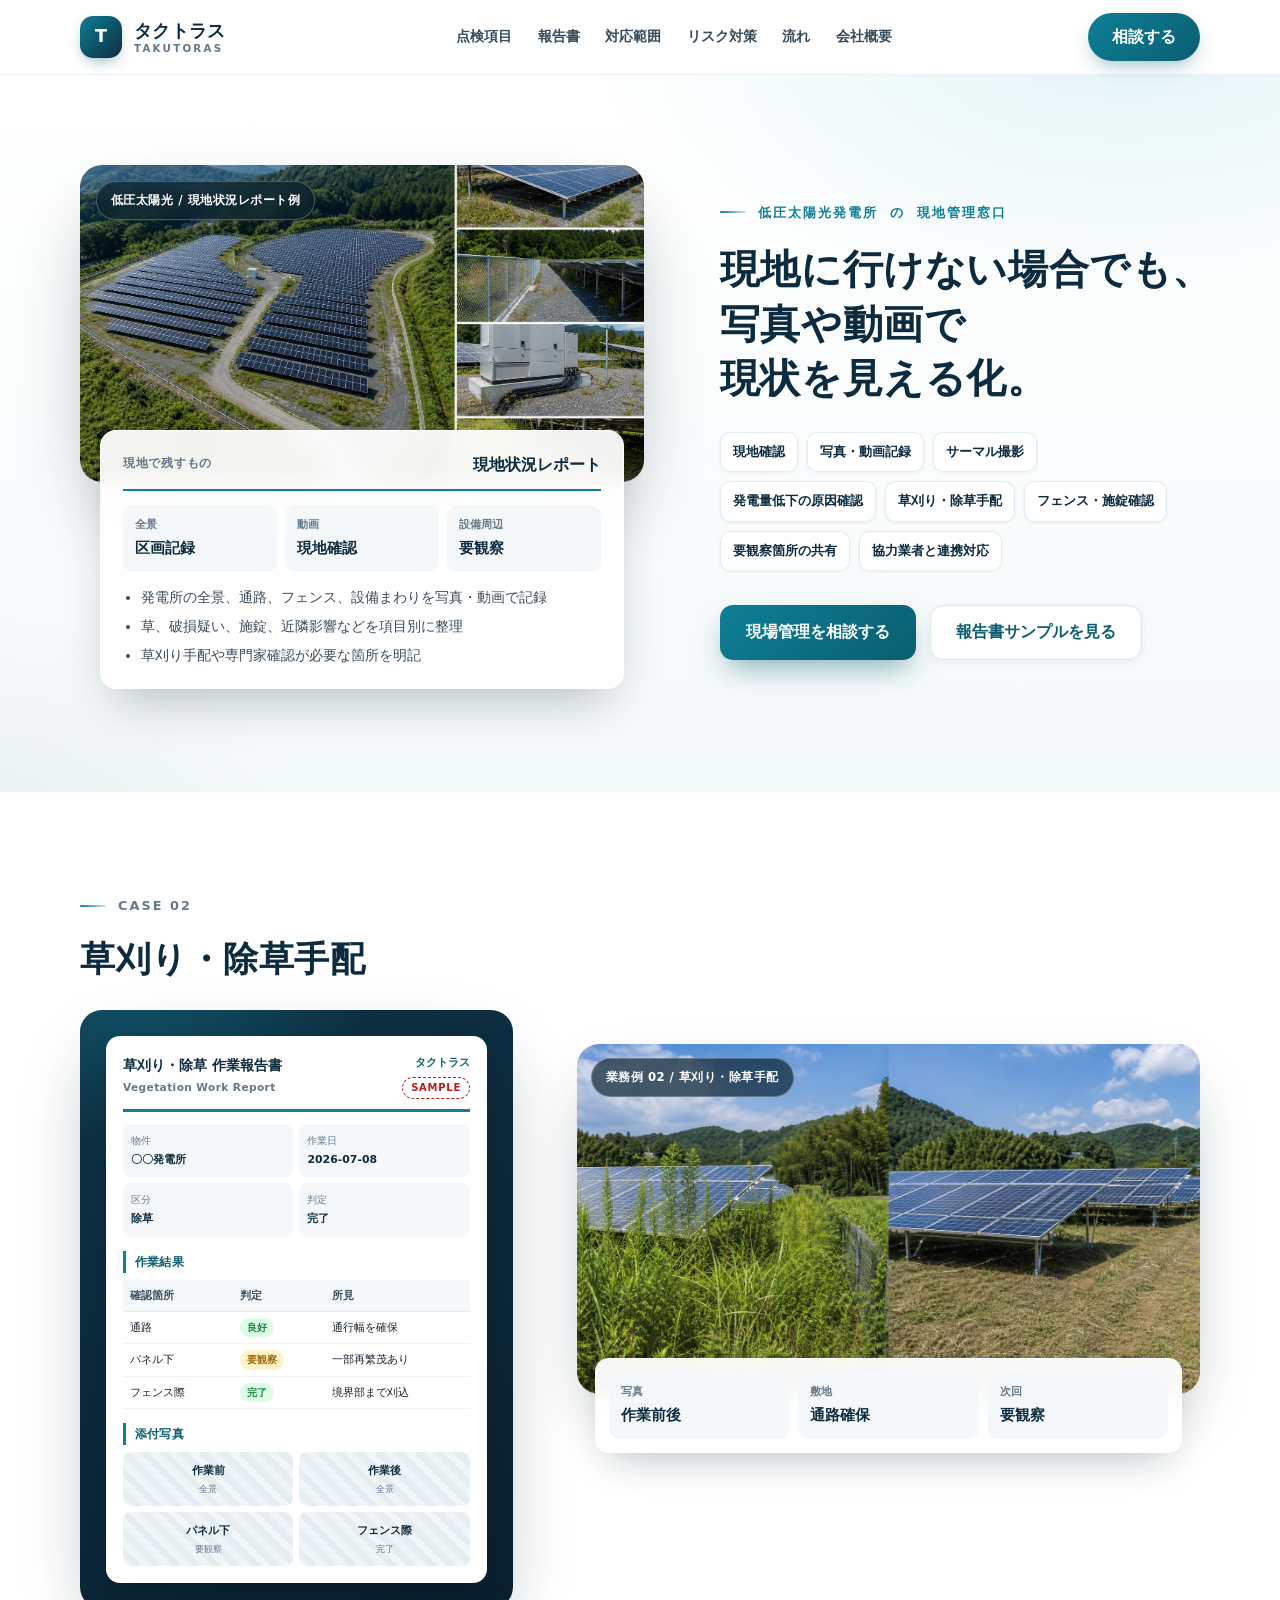
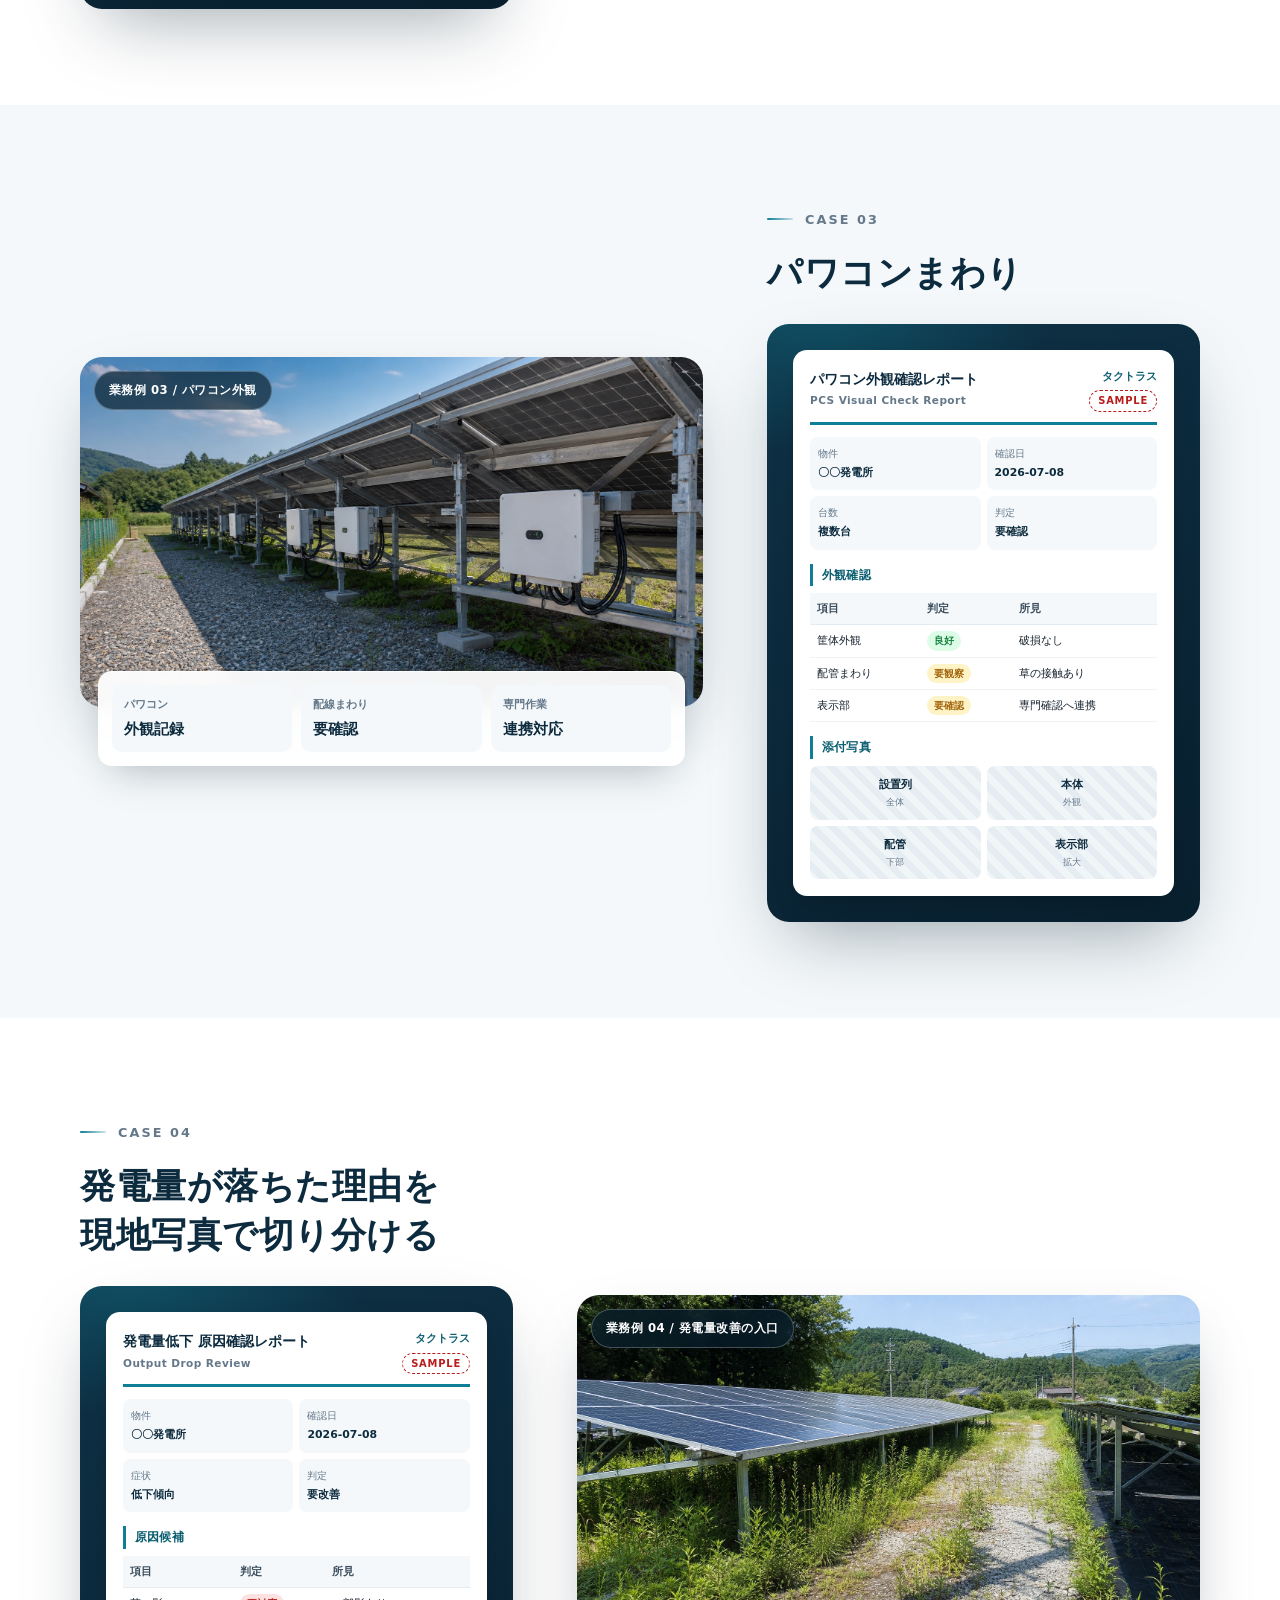
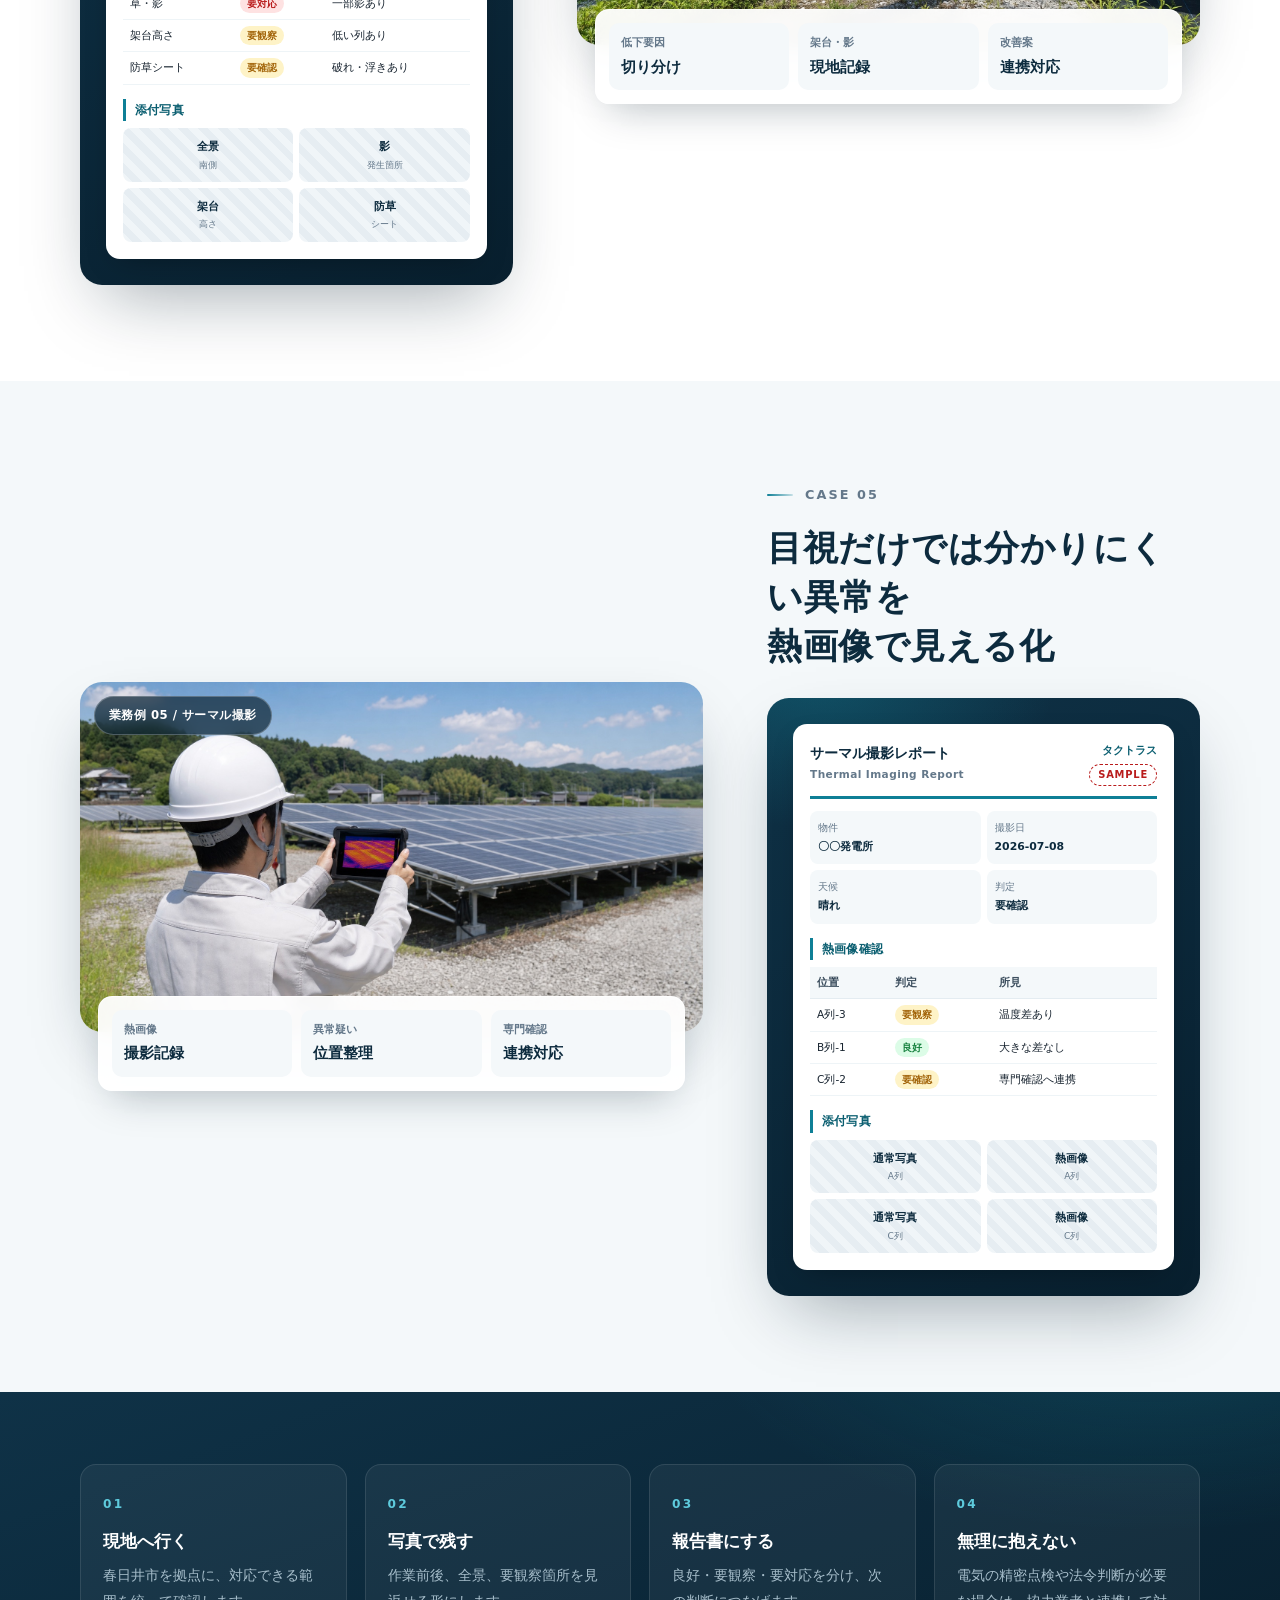
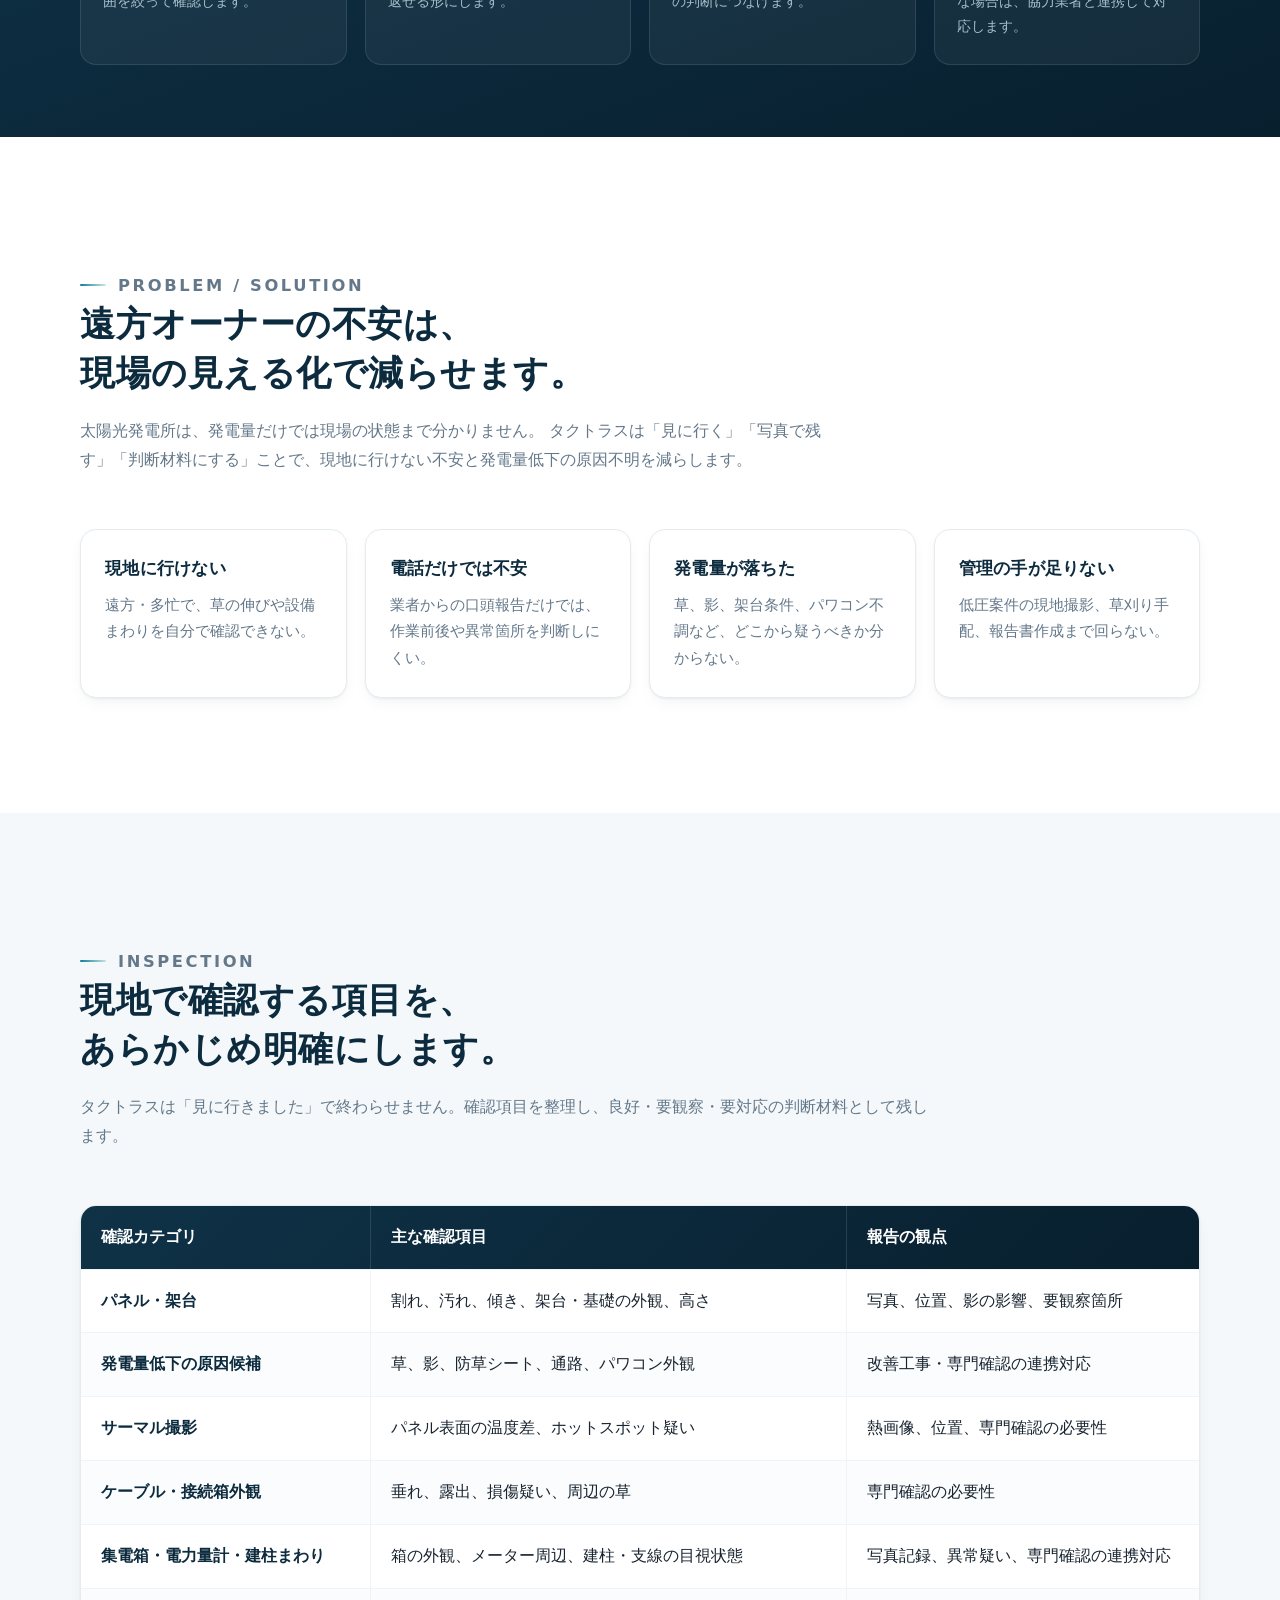
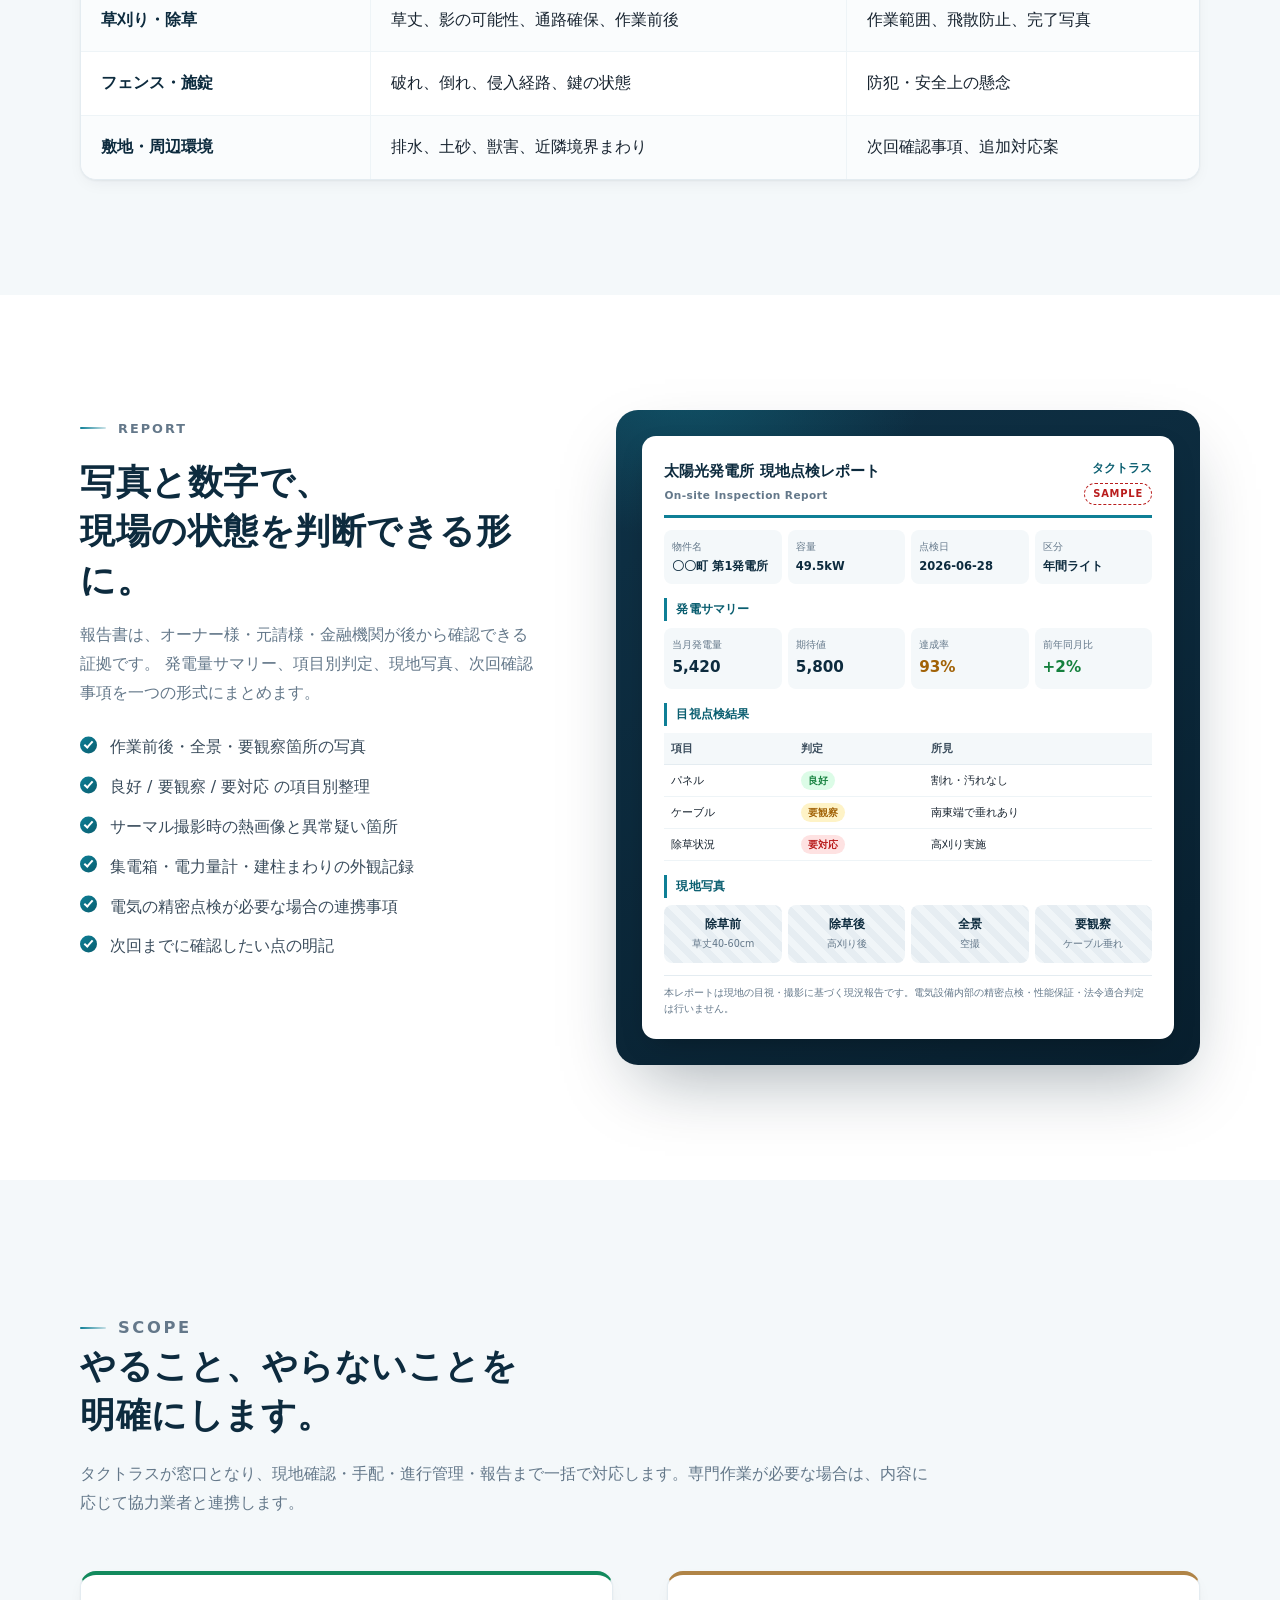
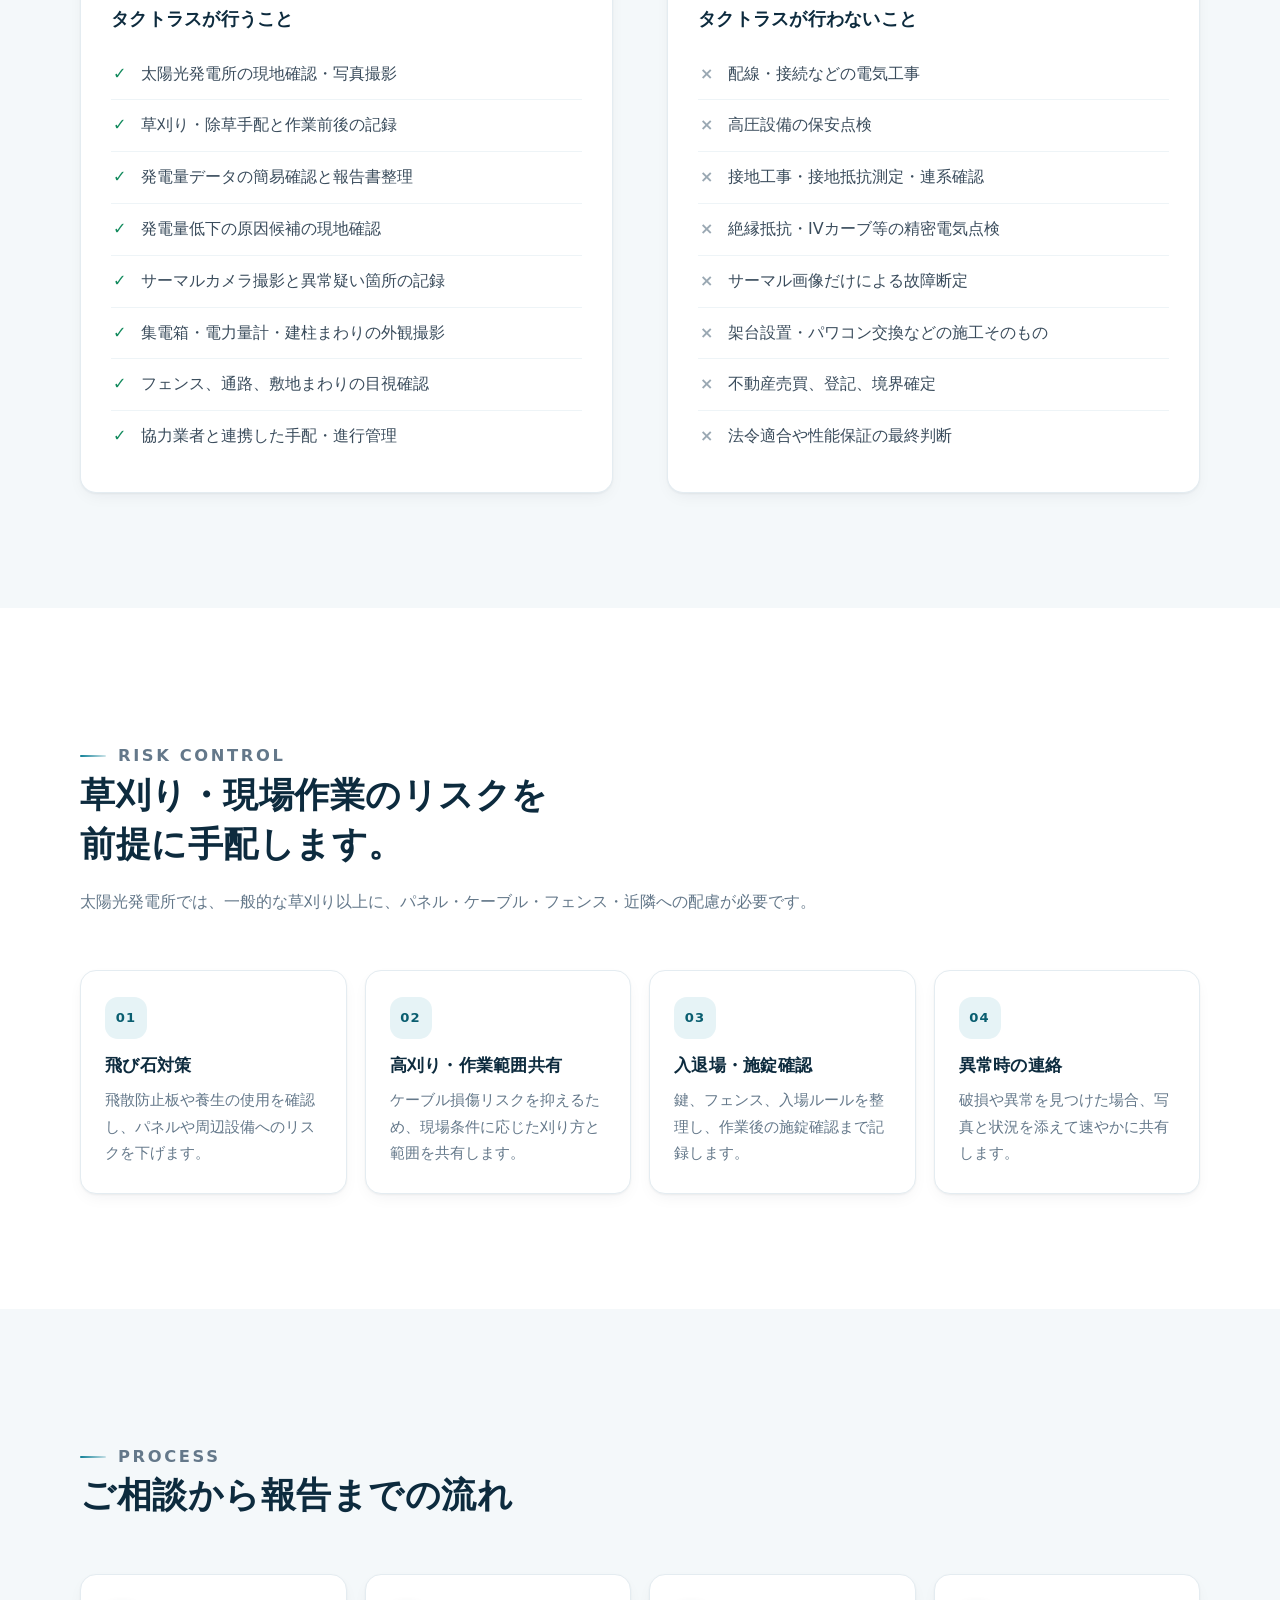
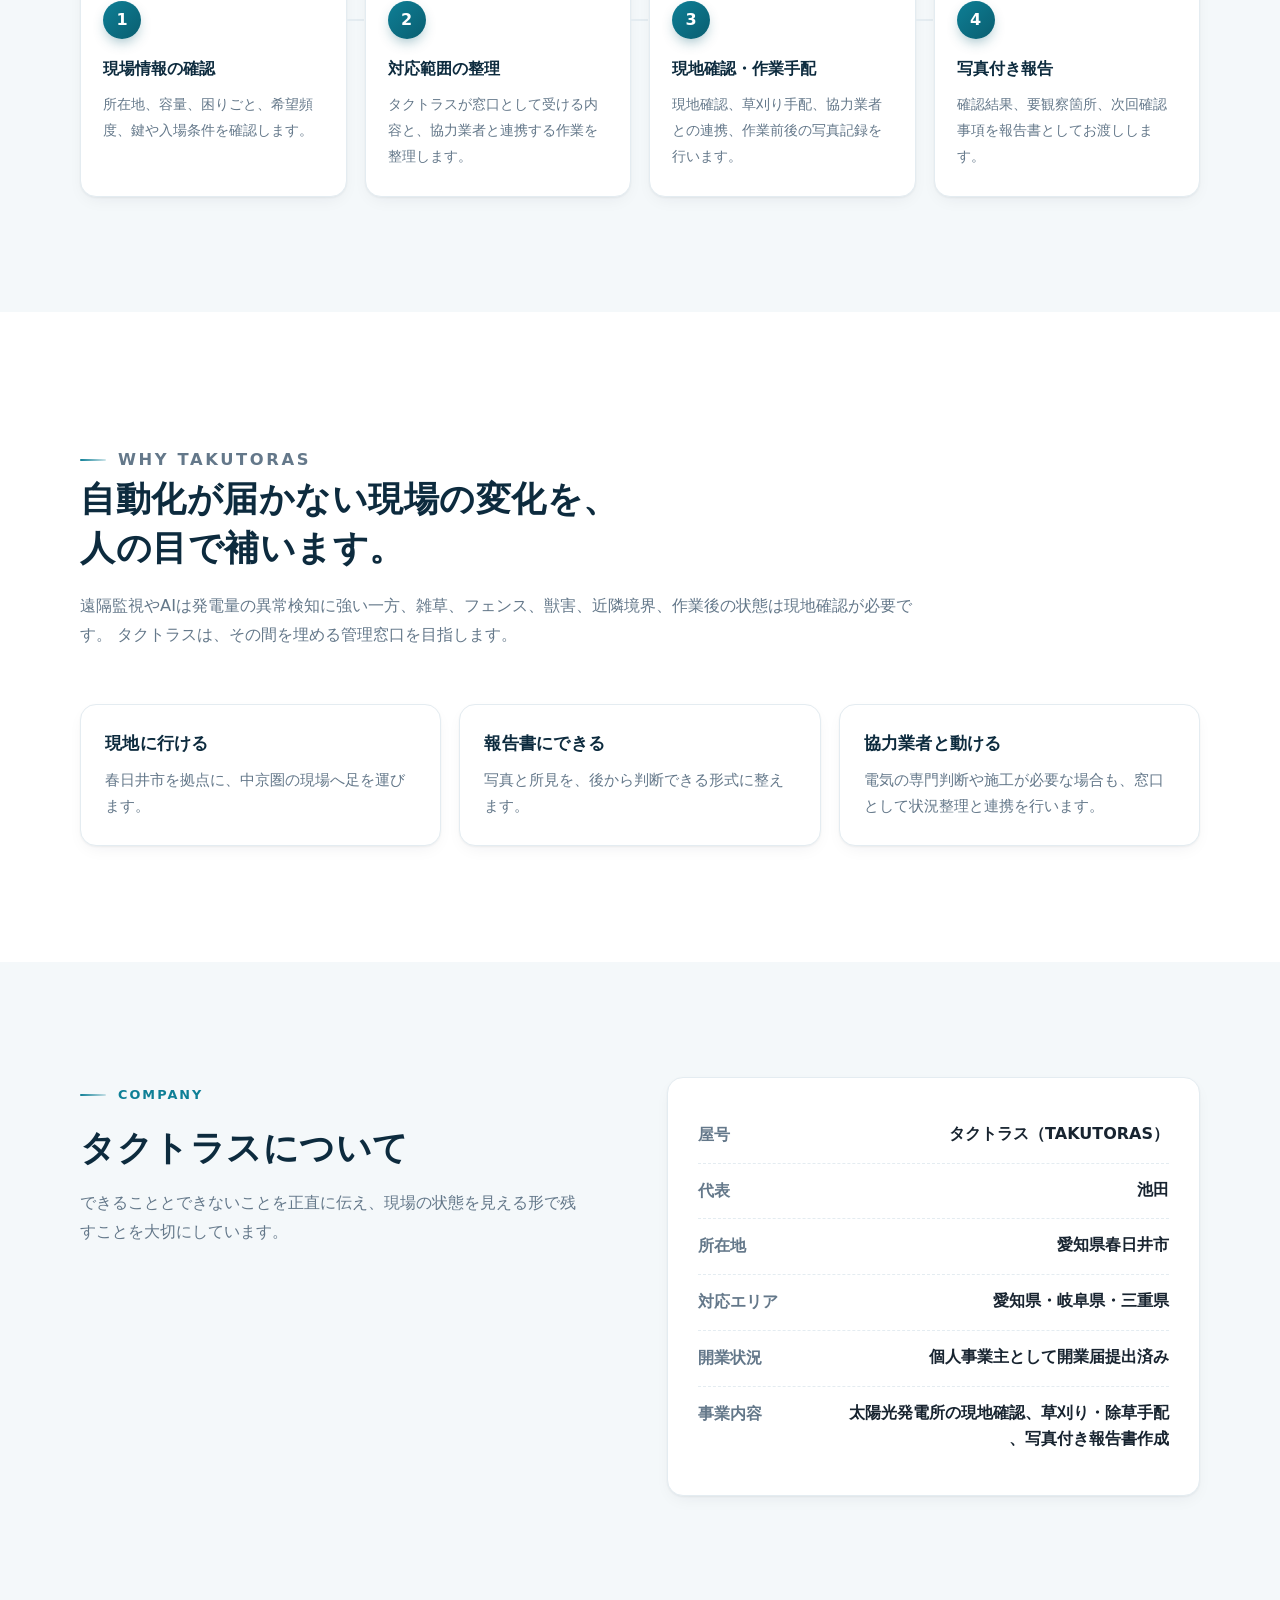
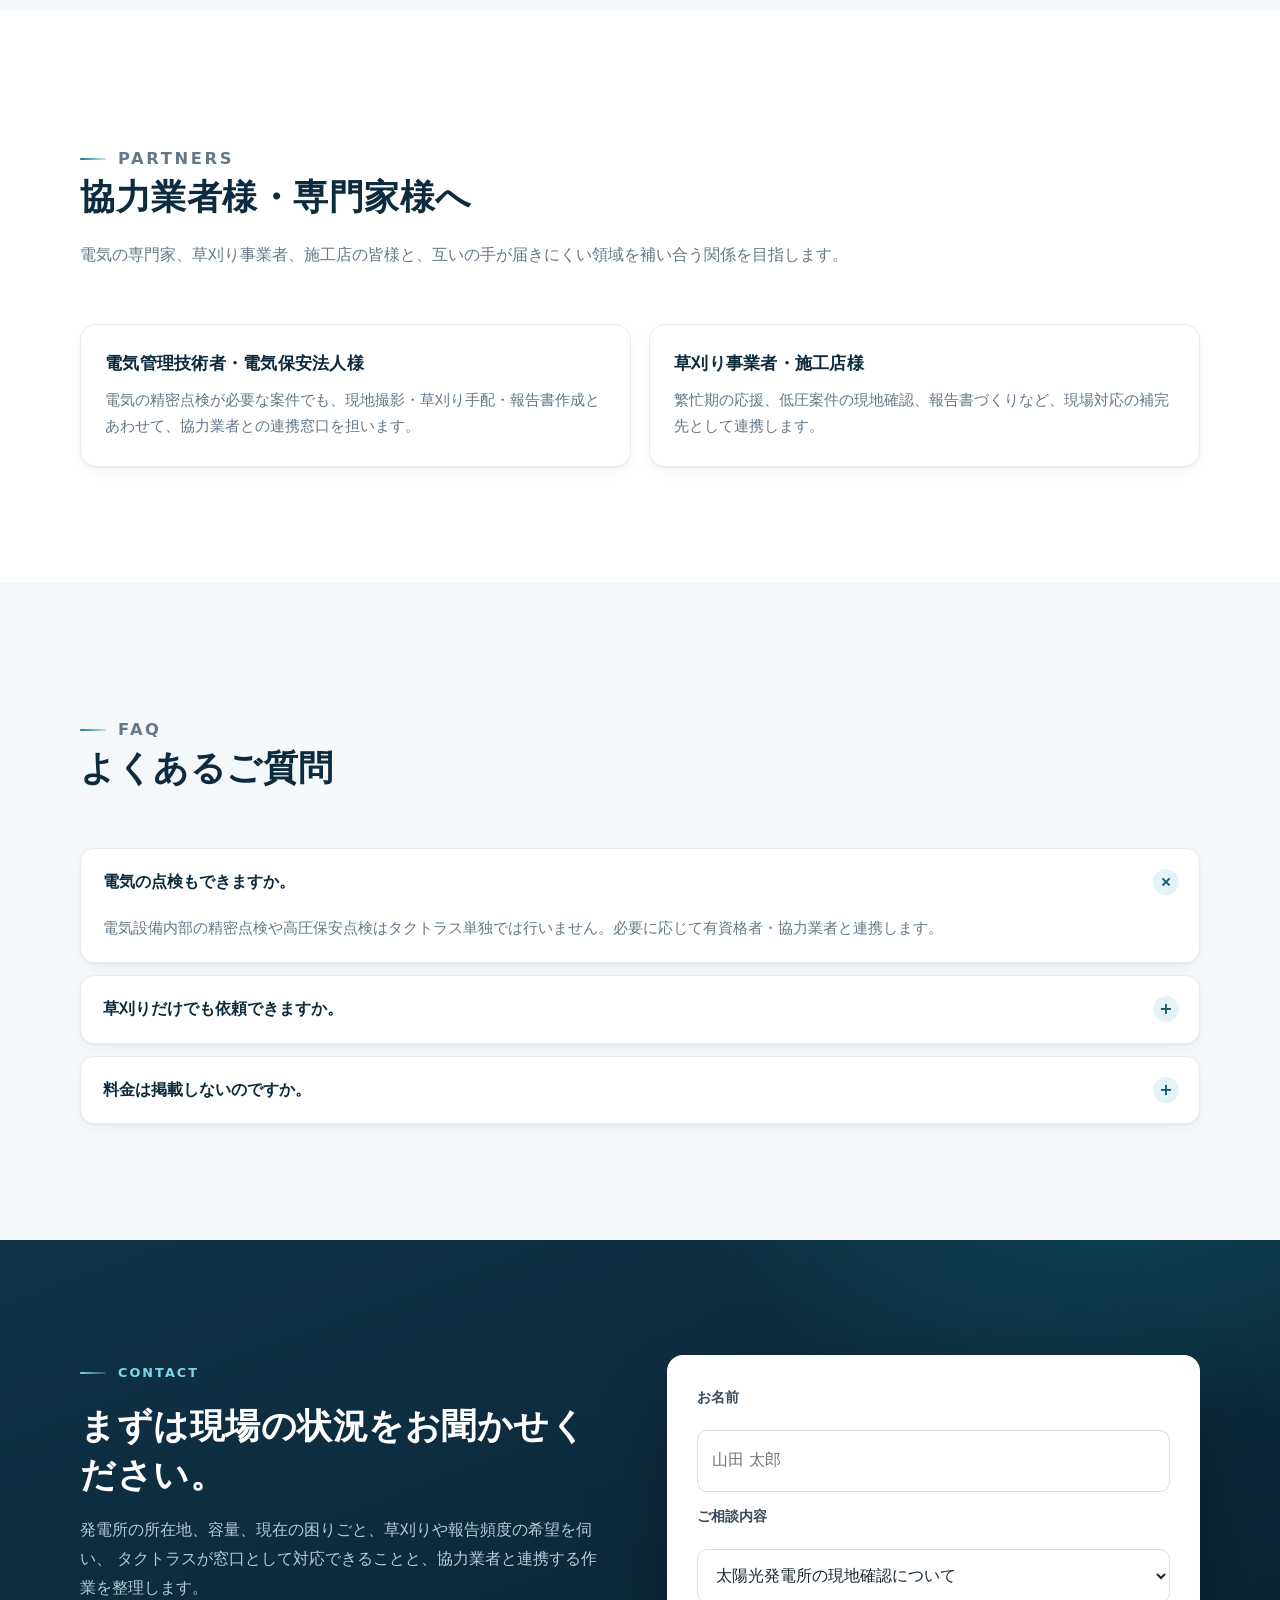
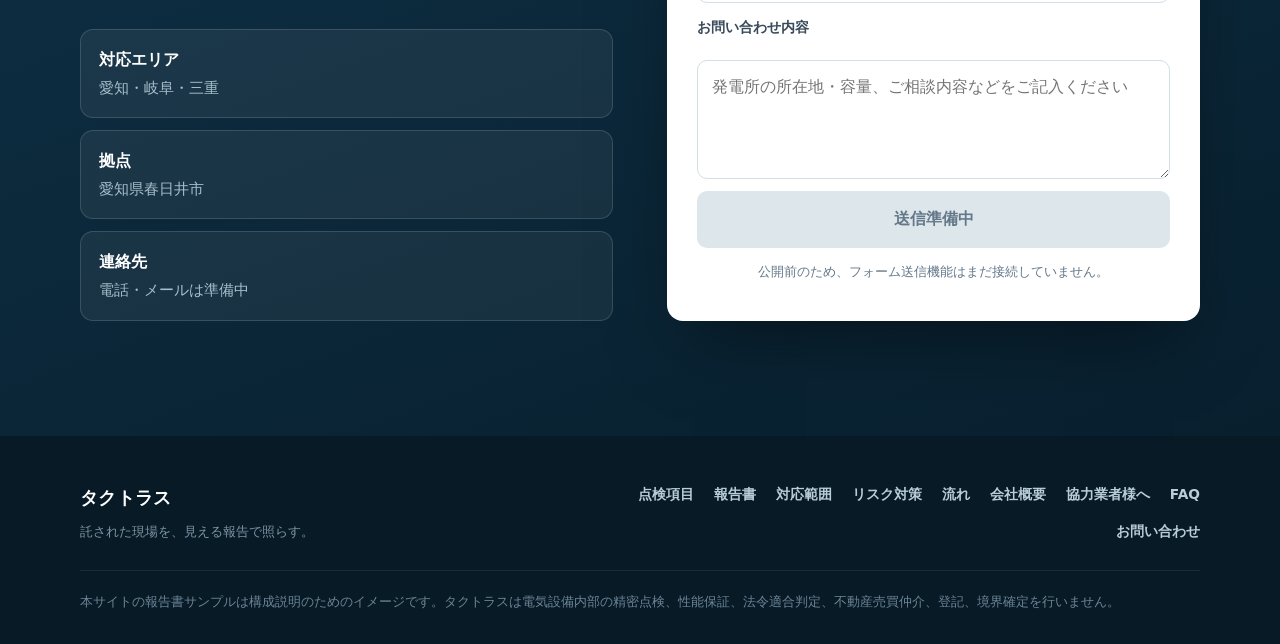
==== commit 1de70eb8: "タクトラスHP: Mac版を正として取り込み、デザインを現代的に全面刷新 - Macローカルで進んでいたCase構成版（HTML・生成画像）をリポジトリに取り込み - 「構成は維持、デザインが古臭い」" ====
--- a/takutoras-site/index.html
+++ b/takutoras-site/index.html
@@ -1,460 +1,641 @@
-<!DOCTYPE html>
+<!doctype html>
 <html lang="ja">
-<head>
-<meta charset="UTF-8">
-<meta name="viewport" content="width=device-width, initial-scale=1.0">
-<title>タクトラス｜託された現場を、見える報告で照らす</title>
-<meta name="description" content="タクトラスは、太陽光発電所の現地確認・草刈り手配・写真付き報告書で、遠方オーナー様の「現場の今」を見える形にお届けします。愛知・岐阜・三重対応。">
-<link rel="stylesheet" href="styles.css">
-</head>
-<body>
-
-<header class="site-header">
-  <div class="nav">
-    <a href="#top" class="brand">
-      <span class="mark">taku</span>
-      <span class="name">タクトラス<small>TAKUTORAS</small></span>
-    </a>
-    <ul class="nav-links">
-      <li><a href="#services">事業内容</a></li>
-      <li><a href="#report">報告品質</a></li>
-      <li><a href="#risk">リスク対策</a></li>
-      <li><a href="#why">選ばれる理由</a></li>
-      <li><a href="#company">会社概要</a></li>
-      <li><a href="#partners">協力業者様へ</a></li>
-    </ul>
-    <a href="#contact" class="nav-cta">お問い合わせ</a>
-  </div>
-</header>
-
-<main id="top">
-
-  <!-- ===== HERO ===== -->
-  <section class="hero">
-    <div class="wrap hero-grid">
-      <div>
-        <span class="eyebrow">太陽光発電所 現地確認 ＆ 報告代行</span>
-        <h1>託された現場を、<br class="hide-sm"><span class="accent">見える報告</span>で照らす。</h1>
-        <p class="lede">
-          遠方のオーナー様が現地に行けなくても、発電所の「今」が分かるように。
-          タクトラスは、太陽光発電所への定期訪問・草刈り手配・写真付き報告書の作成を通じて、
-          離れた場所からでも安心して現場を任せられる仕組みをご提供します。
-        </p>
-        <div class="hero-actions">
-          <a href="#contact" class="btn btn-primary">お問い合わせ・ご相談</a>
-          <a href="#report" class="btn btn-secondary">報告書サンプルを見る</a>
-        </div>
+  <head>
+    <meta charset="utf-8" />
+    <meta name="viewport" content="width=device-width, initial-scale=1" />
+    <title>タクトラス | 愛知・岐阜・三重の太陽光発電所 現地確認・発電量低下の原因確認・草刈り手配</title>
+    <meta
+      name="description"
+      content="タクトラスは、愛知県春日井市を拠点に、太陽光発電所の現地確認、発電量低下の原因確認、草刈り手配、写真付き報告書作成を行う管理窓口です。"
+    />
+    <link rel="stylesheet" href="styles.css?v=20260710-modern-refresh" />
+  </head>
+  <body>
+    <header class="site-header">
+      <div class="wrap nav">
+        <a href="#top" class="brand" aria-label="タクトラス トップへ">
+          <span class="brand-mark">T</span>
+          <span class="brand-name">タクトラス<small>TAKUTORAS</small></span>
+        </a>
+        <nav class="nav-links" aria-label="主要ナビゲーション">
+          <a href="#inspection">点検項目</a>
+          <a href="#report">報告書</a>
+          <a href="#scope">対応範囲</a>
+          <a href="#risk">リスク対策</a>
+          <a href="#process">流れ</a>
+          <a href="#company">会社概要</a>
+        </nav>
+        <a href="#contact" class="nav-cta">相談する</a>
       </div>
-      <div class="hero-panel">
-        <div class="cap">タクトラスの基本情報</div>
-        <div class="fact-row"><span class="k">拠点</span><span class="v">愛知県春日井市</span></div>
-        <div class="fact-row"><span class="k">対応エリア</span><span class="v">愛知・岐阜・三重（中京圏）</span></div>
-        <div class="fact-row"><span class="k">対応領域</span><span class="v">野立て太陽光発電所（低圧〜）</span></div>
-        <div class="fact-row"><span class="k">提供物</span><span class="v">現地確認・草刈り手配・写真付き報告書</span></div>
-        <div class="fact-row"><span class="k">電気の精密点検</span><span class="v">提携の有資格者へ取次</span></div>
-      </div>
-    </div>
-  </section>
-
-  <!-- ===== TRUST STRIP ===== -->
-  <section class="trust-strip">
-    <div class="wrap">
-      <div class="trust-item">
-        <div class="icon">🛡</div>
-        <div>
-          <div class="tt">賠償保険の整備</div>
-          <div class="ts">請負業者賠償責任保険（対人対物）・ドローン保険・一人親方労災の加入を進めています</div>
-        </div>
-      </div>
-      <div class="trust-item">
-        <div class="icon">📍</div>
-        <div>
-          <div class="tt">現地拠点対応</div>
-          <div class="ts">春日井市を拠点に、日帰りで動ける範囲を正直にご案内します</div>
-        </div>
-      </div>
-      <div class="trust-item">
-        <div class="icon">📝</div>
-        <div>
-          <div class="tt">開業届提出済み</div>
-          <div class="ts">個人事業主として適正に届出のうえ活動しています</div>
-        </div>
-      </div>
-      <div class="trust-item">
-        <div class="icon">🔌</div>
-        <div>
-          <div class="tt">やらないことの明示</div>
-          <div class="ts">電気の精密点検・高圧保安は行いません。提携先へ確実に取り次ぎます</div>
-        </div>
-      </div>
-    </div>
-  </section>
-
-  <!-- ===== PROBLEM ===== -->
-  <section>
-    <div class="wrap">
-      <div class="section-head">
-        <span class="eyebrow">こんなお悩みありませんか</span>
-        <h2>現場が「見えない」ことが、いちばんの不安です。</h2>
-        <p>遠方から太陽光発電所を所有・管理していると、現場で何が起きているのか分からないまま時間が過ぎてしまいます。タクトラスは、その「見えない不安」を「見える報告」に変えます。</p>
-      </div>
-      <div class="problem-list">
-        <div class="problem-card">
-          <div class="q">地主さん・遠方オーナー様</div>
-          <p>「発電所の様子を見に行きたいが、遠方でなかなか行けない」「草が伸びていないか、パネルが割れていないか気になる」</p>
-        </div>
-        <div class="problem-card">
-          <div class="q">施工店・O&amp;M元請様</div>
-          <p>「電気の点検はできるが、現場の草刈りや撮影・報告書づくりに手が回らない」「低圧案件の現場まわりを任せられる先が欲しい」</p>
-        </div>
-        <div class="problem-card">
-          <div class="q">金融機関・アセット管理者様</div>
-          <p>「担保・保有資産の状態を定期的に、客観的な記録として確認したい」「口頭ではなく写真と数字で状況を把握したい」</p>
-        </div>
-      </div>
-      <div class="arrow-block">
-        <strong>だから、タクトラスがすること。</strong>
-        <span>現地に足を運び、写真と数字で記録し、「確認事項」として分かりやすくお渡しします。</span>
-      </div>
-    </div>
-  </section>
-
-  <!-- ===== SERVICES ===== -->
-  <section id="services" style="background:var(--bg-alt);">
-    <div class="wrap">
-      <div class="section-head">
-        <span class="eyebrow">事業内容</span>
-        <h2>現場の目とレポートを、1つの窓口で。</h2>
-        <p>草刈りだけ、点検だけ、写真だけではなく、「現地対応」から「報告」までを一つの窓口で完結させます。</p>
-      </div>
-      <div class="service-grid">
-        <div class="service-card">
-          <div class="num">01</div>
-          <h3>太陽光発電所 現地確認</h3>
-          <p>パネル・架台・ケーブル・フェンス・接続箱の外観を定期巡回で確認します。</p>
-          <ul>
-            <li>目視点検（パネル／架台・基礎／ケーブル／接続箱外観）</li>
-            <li>フェンス・施錠・侵入経路の確認</li>
-            <li>獣害・浸食・排水状況の確認</li>
-          </ul>
-        </div>
-        <div class="service-card">
-          <div class="num">02</div>
-          <h3>草刈り・除草手配</h3>
-          <p>パネルへの影・ケーブル損傷リスクを抑える高刈り施工を標準とします。</p>
-          <ul>
-            <li>高刈り（10〜15cm）でケーブル損傷リスクを低減</li>
-            <li>飛散防止板・養生の徹底</li>
-            <li>作業前後の写真記録</li>
-          </ul>
-        </div>
-        <div class="service-card">
-          <div class="num">03</div>
-          <h3>写真付き報告書の作成</h3>
-          <p>現地の状況を「確認事項」として整理し、判断材料になる1枚の報告書にします。</p>
-          <ul>
-            <li>発電量サマリー（実績・期待値・達成率）</li>
-            <li>項目別の判定（良好／要観察／要対応）</li>
-            <li>次回までの確認事項・専門家への取次事項</li>
-          </ul>
-        </div>
-        <div class="service-card">
-          <div class="num">04</div>
-          <h3>協力業者・専門家との連携</h3>
-          <p>電気の精密点検など、当方の対象外の業務は責任を持って専門家へ取り次ぎます。</p>
-          <ul>
-            <li>電気主任技術者・電気保安法人との連携</li>
-            <li>第二種電気工事士による軽微な補修の手配</li>
-            <li>繁忙期の草刈り応援体制</li>
-          </ul>
-        </div>
-      </div>
-
-      <div class="scope-table">
-        <div class="scope-head">
-          <div>タクトラスが行うこと</div>
-          <div>行わないこと（提携先へ取次）</div>
-        </div>
-        <div class="scope-body">
-          <div class="scope-col">
-            <div class="scope-row scope-do">草刈り・除草（高刈り標準）、防草対策のご提案</div>
-            <div class="scope-row scope-do">目視点検、写真・ドローン撮影</div>
-            <div class="scope-row scope-do">発電量モニタリング・データ確認</div>
-            <div class="scope-row scope-do">写真付き報告書の作成（確認事項として提示）</div>
-          </div>
-          <div class="scope-col">
-            <div class="scope-row scope-dont">配線・接続等の電気工事（→ 電気工事士）</div>
-            <div class="scope-row scope-dont">高圧の保安点検（→ 電気主任技術者の選任先）</div>
-            <div class="scope-row scope-dont">絶縁抵抗・IVカーブ等の精密電気点検（→ 保安法人）</div>
-            <div class="scope-row scope-dont">売買・登記・境界・法令適合の判断（→ 各専門家）</div>
-          </div>
-        </div>
-      </div>
-      <div class="scope-note">
-        タクトラスは「草刈り屋」でも「電気保安屋」でもなく、<b>現地を見て・記録して・オーナー様が判断できる1枚にすること</b>を専門にしています。
-        できないことを無理に引き受けず、必要な専門家へ確実につなぐことも、私たちの仕事の一部だと考えています。
-      </div>
-    </div>
-  </section>
-
-  <!-- ===== REPORT QUALITY ===== -->
-  <section id="report">
-    <div class="wrap">
-      <div class="section-head">
-        <span class="eyebrow">報告品質</span>
-        <h2>「見に行った証拠」が残る報告書。</h2>
-        <p>口頭報告や簡単なメールではなく、現地写真と判定結果を1枚にまとめた報告書をお渡しします。実際の報告書サンプルの構成をそのままご覧いただけます。</p>
-      </div>
-      <div class="report-wrap">
-        <div class="report-copy">
-          <h3>報告書に含まれる内容</h3>
-          <div class="report-points">
-            <div class="rp-item">
-              <span class="dot"></span>
-              <div><b>発電サマリー</b><span>当月実績・期待値・達成率・前年同月比を数値で確認できます。</span></div>
-            </div>
-            <div class="rp-item">
-              <span class="dot"></span>
-              <div><b>目視点検結果（項目別判定）</b><span>パネル・架台・ケーブル・フェンス・除草状況などを「良好／要観察／要対応」で明示します。</span></div>
-            </div>
-            <div class="rp-item">
-              <span class="dot"></span>
-              <div><b>現地写真・空撮</b><span>作業前後の状態、気になる箇所をそのまま写真で確認いただけます。</span></div>
-            </div>
-            <div class="rp-item">
-              <span class="dot"></span>
-              <div><b>確認事項・次の一手</b><span>「推奨」ではなく「確認事項」「専門家への相談事項」として、判断はオーナー様に委ねる形で記載します。</span></div>
-            </div>
-          </div>
-          <p style="margin-top:24px;">
-            AIは所見文の作成や写真整理など「作成の手間」を圧縮するために使いますが、現地確認そのものは必ず人が行います。
-            電気設備内部の精密点検や性能保証、法令適合の判断は行わず、必要な場合は専門家におつなぎする旨を毎回明記しています。
-          </p>
-        </div>
-
-        <div class="report-frame">
-          <div class="mini-sheet">
-            <div class="m-head">
-              <div class="m-title">太陽光発電所 現地点検レポート
-                <small>On-site Inspection Report</small>
-              </div>
-              <div class="m-logo">タクトラス
-                <div class="stamp">SAMPLE</div>
-              </div>
-            </div>
-            <div class="mini-meta">
-              <div><span class="k">物件名</span><span class="v">〇〇町 第1発電所</span></div>
-              <div><span class="k">容量</span><span class="v">49.5kW（低圧）</span></div>
-              <div><span class="k">点検日</span><span class="v">2026-06-28</span></div>
-              <div><span class="k">区分</span><span class="v">年間ライト</span></div>
-            </div>
-            <h4>発電サマリー</h4>
-            <div class="mini-kpis">
-              <div class="mini-kpi"><div class="lab">当月発電量</div><div class="num">5,420</div></div>
-              <div class="mini-kpi"><div class="lab">期待値</div><div class="num">5,800</div></div>
-              <div class="mini-kpi warn"><div class="lab">達成率</div><div class="num">93%</div></div>
-              <div class="mini-kpi good"><div class="lab">前年同月比</div><div class="num">+2%</div></div>
-            </div>
-            <h4>目視点検結果</h4>
-            <table class="mini-table">
-              <tr><th>項目</th><th>判定</th><th>所見</th></tr>
-              <tr><td>パネル</td><td><span class="mini-badge mb-ok">良好</span></td><td>割れ・汚れなし</td></tr>
-              <tr><td>ケーブル</td><td><span class="mini-badge mb-warn">要観察</span></td><td>南東端で垂れあり</td></tr>
-              <tr><td>除草状況</td><td><span class="mini-badge mb-bad">要対応</span></td><td>本日 高刈り実施</td></tr>
-            </table>
-            <h4>現地写真</h4>
-            <div class="mini-photos">
-              <div class="mini-ph"><div class="img">除草前</div><div class="cap">草丈40-60cm</div></div>
-              <div class="mini-ph"><div class="img">除草後</div><div class="cap">高刈り後</div></div>
-              <div class="mini-ph"><div class="img">全景</div><div class="cap">ドローン撮影</div></div>
-              <div class="mini-ph"><div class="img">要注意</div><div class="cap">ケーブル垂れ</div></div>
-            </div>
-            <div class="mini-disc">
-              ※本レポートは現地の目視・撮影に基づく現況報告です。電気設備内部の精密点検・性能保証・法令適合判定は行いません。
-            </div>
-          </div>
-          <div class="badge-real">実際にお渡しする報告書と同じ構成のサンプルです</div>
-        </div>
-      </div>
-    </div>
-  </section>
-
-  <!-- ===== RISK ===== -->
-  <section id="risk" style="background:var(--bg-alt);">
-    <div class="wrap">
-      <div class="section-head">
-        <span class="eyebrow">リスク対策</span>
-        <h2>現場で「何かあった時」の備えを、最初から。</h2>
-        <p>草刈り作業は刈払機の飛び石によるパネル破損など、現実に起こり得るリスクを伴います。タクトラスは、リスクを前提にした作業ルールを徹底しています。</p>
-      </div>
-      <div class="risk-grid">
-        <div class="risk-card">
-          <div class="ri">01</div>
-          <h4>飛び石対策</h4>
-          <p>刈払機使用時は飛散防止板を設置し、パネル・ケーブルへの飛び石リスクを低減します。</p>
-        </div>
-        <div class="risk-card">
-          <div class="ri">02</div>
-          <h4>入場ルール</h4>
-          <p>入退場の記録・施錠確認を徹底し、第三者の侵入経路になり得る箇所も点検します。</p>
-        </div>
-        <div class="risk-card">
-          <div class="ri">03</div>
-          <h4>写真記録</h4>
-          <p>作業前・作業後・気になる箇所を必ず撮影し、「言った・言わない」を残しません。</p>
-        </div>
-        <div class="risk-card">
-          <div class="ri">04</div>
-          <h4>破損時の連絡</h4>
-          <p>万一の破損・異常発見時は、その場で写真とともに速やかにご連絡するルールを徹底しています。</p>
-        </div>
-      </div>
-
-      <div class="risk-sub">
-        <h4>草刈り作業における重点管理項目</h4>
-        <p style="font-size:13.5px;color:var(--sub);margin-top:8px;">太陽光発電所での草刈りは、一般的な除草作業と異なり「パネル・ケーブルを傷つけない」ことが最優先事項です。</p>
-        <div class="chips">
-          <span class="chip">飛散防止板の設置</span>
-          <span class="chip">パネル・機器の養生</span>
-          <span class="chip">作業前後の写真記録</span>
-          <span class="chip">作業範囲の事前共有</span>
-          <span class="chip">破損時の連絡ルール明確化</span>
-        </div>
-      </div>
-    </div>
-  </section>
-
-  <!-- ===== WHY ===== -->
-  <section id="why">
-    <div class="wrap">
-      <div class="section-head">
-        <span class="eyebrow">選ばれる理由</span>
-        <h2>自動化が届かない場所にこそ、人の目が要る。</h2>
-        <p>遠隔監視やドローンAIによる自動点検は急速に普及していますが、それらが得意なのは「発電量の異常」の検知までです。フェンスの破れ、獣の侵入、近隣とのトラブル、境界の草——現場の「物理的な変化」は、今も人の目でしか確認できません。</p>
-      </div>
-      <div class="why-grid">
-        <div class="why-card">
-          <div class="n">01</div>
-          <h4>現場対応と記録の両立</h4>
-          <p>現場に実際に足を運べることと、それを分かりやすい報告書にまとめられることの両方を、1人・1つの窓口で提供します。</p>
-        </div>
-        <div class="why-card">
-          <div class="n">02</div>
-          <h4>窓口をひとつにする「束ね」</h4>
-          <p>草刈り会社・点検業者・電気の専門家がバラバラに動くのではなく、タクトラスが窓口となって現場対応をまとめて調整します。</p>
-        </div>
-        <div class="why-card">
-          <div class="n">03</div>
-          <h4>誠実な線引き</h4>
-          <p>できないことは「できない」と明示し、専門家に確実につなぐ。過大な提案をせず、確認事項として正直にお伝えします。</p>
-        </div>
-      </div>
-    </div>
-  </section>
-
-  <!-- ===== COMPANY ===== -->
-  <section id="company" style="background:var(--bg-alt);">
-    <div class="wrap">
-      <div class="section-head">
-        <span class="eyebrow">会社概要</span>
-        <h2>タクトラスについて</h2>
-      </div>
-      <div class="company-wrap">
-        <table class="info-table">
-          <tr><th>屋号</th><td>タクトラス（TAKUTORAS）</td></tr>
-          <tr><th>代表</th><td>池田</td></tr>
-          <tr><th>所在地</th><td>愛知県春日井市（詳細はお問い合わせ時にご案内します）</td></tr>
-          <tr><th>対応エリア</th><td>愛知県・岐阜県・三重県（中京圏）</td></tr>
-          <tr><th>事業内容</th><td>太陽光発電所の現地確認、草刈り・除草手配、写真付き報告書作成</td></tr>
-          <tr><th>開業状況</th><td>個人事業主として開業届提出済み</td></tr>
-          <tr><th>加入保険</th><td>請負業者賠償責任保険・ドローン保険・一人親方労災（整備中）</td></tr>
-          <tr><th>提携予定</th><td>電気管理技術者・電気保安法人（電気の精密点検の取次先）</td></tr>
-        </table>
-
-        <div class="rep-message">
-          <div class="who">
-            <div class="rep-avatar">池</div>
-            <div>
-              <b>代表挨拶</b>
-              <span>タクトラス 代表 池田</span>
-            </div>
-          </div>
-          <p>
-            太陽光発電所は、一度設置すれば終わりではなく、20年以上にわたって「見続ける」ことが必要な資産です。
-            しかし遠方にお住まいのオーナー様ほど、その「見続ける」ことが難しいのが実情だと感じています。
-          </p>
-          <p>
-            私は現場に実際に足を運び、写真に残し、分かりやすい報告書にすることを専門にしています。
-            電気の専門的な判断が必要な場面では、無理に自分で抱え込まず、信頼できる専門家に確実におつなぎします。
-          </p>
-          <p>
-            「任せて大丈夫」と思っていただけるよう、できることとできないことを正直にお伝えしながら、
-            一件一件の現場に向き合っていきます。
-          </p>
-        </div>
-      </div>
-    </div>
-  </section>
-
-  <!-- ===== PARTNERS ===== -->
-  <section id="partners">
-    <div class="wrap">
-      <div class="section-head">
-        <span class="eyebrow">協力業者様へ</span>
-        <h2>お互いの手が届かない部分を、補い合う関係を。</h2>
-        <p>タクトラスは、電気の専門家や草刈り事業者様との補完的な協力関係を大切にしています。</p>
-      </div>
-      <div class="partner-wrap">
-        <div class="partner-card">
-          <span class="tag">電気管理技術者・電気保安法人様</span>
-          <h4>現場の手が足りない時の「足回り」として</h4>
-          <p>電気の精密点検・高圧案件は専門の御社にお任せし、現場の草刈り・目視・撮影・報告書作成はタクトラスが担当します。低圧の現場巡回で手が足りない際にご活用ください。逆に現場で電気の異常を発見した際は、責任を持って御社へ取り次ぎます。</p>
-          <div class="partner-quote">
-            「電気は御社、現場記録は当方」という相互送客の関係を築ければと考えています。
-          </div>
-        </div>
-        <div class="partner-card">
-          <span class="tag">草刈り事業者様・施工店様</span>
-          <h4>繁忙期の応援・下請けとしての連携</h4>
-          <p>草刈りの繁忙期に手が回らない案件のご相談や、低圧案件の現場まわり（草刈り・点検・報告書づくり）を下請けとしてお受けすることが可能です。エリア集約でのご依頼も歓迎します。</p>
-          <div class="partner-quote">
-            御社の顧客対応力と、タクトラスの現場対応力を組み合わせることで、より多くの現場をカバーできます。
-          </div>
-        </div>
-      </div>
-    </div>
-  </section>
-
-  <!-- ===== CONTACT ===== -->
-  <section id="contact" class="contact-section">
-    <div class="wrap">
-      <div class="section-head">
-        <span class="eyebrow">お問い合わせ</span>
-        <h2>まずはお気軽にご相談ください。</h2>
-        <p>発電所の現地確認、草刈りのご相談、協力業者様からのお問い合わせも承っています。</p>
-      </div>
-      <div class="contact-wrap">
-        <div class="contact-channels">
-          <div class="channel">
-            <div class="ci">📍</div>
-            <div><b>対応エリア</b><span>愛知県・岐阜県・三重県（中京圏）</span></div>
-          </div>
-          <div class="channel">
-            <div class="ci">🏢</div>
-            <div><b>拠点</b><span>愛知県春日井市</span></div>
-          </div>
-          <div class="channel">
-            <div class="ci">✉️</div>
-            <div><b>連絡先</b><span>電話・メールアドレスは現在準備中です。公開までフォームよりお問い合わせください。</span></div>
-          </div>
-        </div>
-
-        <form class="contact-form">
-          <div class="f-row">
+    </header>
+
+    <main id="top">
+      <section class="hero">
+        <div class="wrap hero-grid">
+          <div class="hero-media" aria-label="低圧太陽光発電所の現地状況レポート例">
+            <div class="case-label">低圧太陽光 / 現地状況レポート例</div>
+            <img
+              src="assets/hero-site-condition-inspection.jpg?v=20260710-premium-case"
+              alt="太陽光発電所の全景、パネル、フェンス、通路、設備まわりを確認する現地状況レポートのイメージ"
+            />
+            <div class="hero-report-sample" aria-label="この案件の報告書サンプル">
+              <div class="sample-head">
+                <span>現地で残すもの</span>
+                <strong>現地状況レポート</strong>
+              </div>
+              <div class="sample-grid">
+                <div><span>全景</span><strong>区画記録</strong></div>
+                <div><span>動画</span><strong>現地確認</strong></div>
+                <div><span>設備周辺</span><strong>要観察</strong></div>
+              </div>
+              <ul>
+                <li>発電所の全景、通路、フェンス、設備まわりを写真・動画で記録</li>
+                <li>草、破損疑い、施錠、近隣影響などを項目別に整理</li>
+                <li>草刈り手配や専門家確認が必要な箇所を明記</li>
+              </ul>
+            </div>
+          </div>
+
+          <div class="hero-copy">
+            <p class="eyebrow"><span class="keep">低圧太陽光発電所</span>の<span class="keep">現地管理窓口</span></p>
+            <h1>
+              <span class="h1-line"><span class="keep">現地に行けない場合でも、</span></span>
+              <span class="h1-line"><span class="keep">写真や動画で</span><span class="keep">現状を見える化。</span></span>
+            </h1>
+            <div class="service-chips" aria-label="対応業務の例">
+              <span>現地確認</span>
+              <span>写真・動画記録</span>
+              <span>サーマル撮影</span>
+              <span>発電量低下の原因確認</span>
+              <span>草刈り・除草手配</span>
+              <span>フェンス・施錠確認</span>
+              <span>要観察箇所の共有</span>
+              <span>協力業者と連携対応</span>
+            </div>
+            <div class="hero-actions">
+              <a class="btn btn-primary" href="#contact">現場管理を相談する</a>
+              <a class="btn btn-secondary" href="#report">報告書サンプルを見る</a>
+            </div>
+          </div>
+
+        </div>
+      </section>
+
+      <section id="case-mowing" class="case-section" aria-label="草刈り・除草手配の業務例">
+        <div class="wrap case-layout">
+          <div class="case-copy">
+            <p class="eyebrow">Case 02</p>
+            <h2><span class="heading-line">草刈り・除草手配</span></h2>
+            <div class="report-frame case-sample" aria-label="草刈り・除草手配の報告書サンプル">
+              <div class="mini-sheet">
+                <div class="m-head">
+                  <div class="m-title">草刈り・除草 作業報告書<small>Vegetation Work Report</small></div>
+                  <div class="m-logo">タクトラス<div class="stamp">SAMPLE</div></div>
+                </div>
+                <div class="mini-meta">
+                  <div><span class="k">物件</span><span class="v">〇〇発電所</span></div>
+                  <div><span class="k">作業日</span><span class="v">2026-07-08</span></div>
+                  <div><span class="k">区分</span><span class="v">除草</span></div>
+                  <div><span class="k">判定</span><span class="v">完了</span></div>
+                </div>
+                <h4>作業結果</h4>
+                <table class="mini-table">
+                  <tr><th>確認箇所</th><th>判定</th><th>所見</th></tr>
+                  <tr><td>通路</td><td><span class="mini-badge ok">良好</span></td><td>通行幅を確保</td></tr>
+                  <tr><td>パネル下</td><td><span class="mini-badge warn">要観察</span></td><td>一部再繁茂あり</td></tr>
+                  <tr><td>フェンス際</td><td><span class="mini-badge ok">完了</span></td><td>境界部まで刈込</td></tr>
+                </table>
+                <h4>添付写真</h4>
+                <div class="mini-photos">
+                  <div><span>作業前</span><small>全景</small></div>
+                  <div><span>作業後</span><small>全景</small></div>
+                  <div><span>パネル下</span><small>要観察</small></div>
+                  <div><span>フェンス際</span><small>完了</small></div>
+                </div>
+              </div>
+            </div>
+          </div>
+          <div class="case-card">
+            <div class="case-label small">業務例 02 / 草刈り・除草手配</div>
+            <img
+              src="assets/hero-before-after-photo.jpg?v=20260710-mowing-case"
+              alt="太陽光発電所の草刈り前後を比較する業務例イメージ"
+            />
+            <div class="case-report">
+              <div><span>写真</span><strong>作業前後</strong></div>
+              <div><span>敷地</span><strong>通路確保</strong></div>
+              <div><span>次回</span><strong>要観察</strong></div>
+            </div>
+          </div>
+        </div>
+      </section>
+
+      <section id="case-partner" class="case-section muted" aria-label="専門家連携の業務例">
+        <div class="wrap case-layout reverse">
+          <div class="case-card equipment-case">
+            <div class="case-label small">業務例 03 / パワコン外観</div>
+            <img
+              src="assets/case-pv-equipment-generated.jpg?v=20260710-generated-pcs"
+              alt="低圧太陽光発電所の架台下に並ぶパワコンまわりの外観確認イメージ"
+            />
+            <div class="case-report">
+              <div><span>パワコン</span><strong>外観記録</strong></div>
+              <div><span>配線まわり</span><strong>要確認</strong></div>
+              <div><span>専門作業</span><strong>連携対応</strong></div>
+            </div>
+          </div>
+          <div class="case-copy">
+            <p class="eyebrow">Case 03</p>
+            <h2><span class="heading-line">パワコンまわり</span></h2>
+            <div class="report-frame case-sample" aria-label="パワコンまわりの報告書サンプル">
+              <div class="mini-sheet">
+                <div class="m-head">
+                  <div class="m-title">パワコン外観確認レポート<small>PCS Visual Check Report</small></div>
+                  <div class="m-logo">タクトラス<div class="stamp">SAMPLE</div></div>
+                </div>
+                <div class="mini-meta">
+                  <div><span class="k">物件</span><span class="v">〇〇発電所</span></div>
+                  <div><span class="k">確認日</span><span class="v">2026-07-08</span></div>
+                  <div><span class="k">台数</span><span class="v">複数台</span></div>
+                  <div><span class="k">判定</span><span class="v">要確認</span></div>
+                </div>
+                <h4>外観確認</h4>
+                <table class="mini-table">
+                  <tr><th>項目</th><th>判定</th><th>所見</th></tr>
+                  <tr><td>筐体外観</td><td><span class="mini-badge ok">良好</span></td><td>破損なし</td></tr>
+                  <tr><td>配管まわり</td><td><span class="mini-badge warn">要観察</span></td><td>草の接触あり</td></tr>
+                  <tr><td>表示部</td><td><span class="mini-badge warn">要確認</span></td><td>専門確認へ連携</td></tr>
+                </table>
+                <h4>添付写真</h4>
+                <div class="mini-photos">
+                  <div><span>設置列</span><small>全体</small></div>
+                  <div><span>本体</span><small>外観</small></div>
+                  <div><span>配管</span><small>下部</small></div>
+                  <div><span>表示部</span><small>拡大</small></div>
+                </div>
+              </div>
+            </div>
+          </div>
+        </div>
+      </section>
+
+      <section id="case-improvement" class="case-section" aria-label="発電量改善の現地診断例">
+        <div class="wrap case-layout">
+          <div class="case-copy">
+            <p class="eyebrow">Case 04</p>
+            <h2><span class="heading-line">発電量が落ちた理由を</span><span class="heading-line">現地写真で切り分ける</span></h2>
+            <div class="report-frame case-sample" aria-label="発電量低下の原因確認レポートサンプル">
+              <div class="mini-sheet">
+                <div class="m-head">
+                  <div class="m-title">発電量低下 原因確認レポート<small>Output Drop Review</small></div>
+                  <div class="m-logo">タクトラス<div class="stamp">SAMPLE</div></div>
+                </div>
+                <div class="mini-meta">
+                  <div><span class="k">物件</span><span class="v">〇〇発電所</span></div>
+                  <div><span class="k">確認日</span><span class="v">2026-07-08</span></div>
+                  <div><span class="k">症状</span><span class="v">低下傾向</span></div>
+                  <div><span class="k">判定</span><span class="v">要改善</span></div>
+                </div>
+                <h4>原因候補</h4>
+                <table class="mini-table">
+                  <tr><th>項目</th><th>判定</th><th>所見</th></tr>
+                  <tr><td>草・影</td><td><span class="mini-badge bad">要対応</span></td><td>一部影あり</td></tr>
+                  <tr><td>架台高さ</td><td><span class="mini-badge warn">要観察</span></td><td>低い列あり</td></tr>
+                  <tr><td>防草シート</td><td><span class="mini-badge warn">要確認</span></td><td>破れ・浮きあり</td></tr>
+                </table>
+                <h4>添付写真</h4>
+                <div class="mini-photos">
+                  <div><span>全景</span><small>南側</small></div>
+                  <div><span>影</span><small>発生箇所</small></div>
+                  <div><span>架台</span><small>高さ</small></div>
+                  <div><span>防草</span><small>シート</small></div>
+                </div>
+              </div>
+            </div>
+          </div>
+          <div class="case-card">
+            <div class="case-label small">業務例 04 / 発電量改善の入口</div>
+            <img
+              src="assets/case-generation-improvement.jpg?v=20260710-efficiency-case"
+              alt="低圧太陽光発電所で草や影や架台条件を確認する現地診断イメージ"
+            />
+            <div class="case-report">
+              <div><span>低下要因</span><strong>切り分け</strong></div>
+              <div><span>架台・影</span><strong>現地記録</strong></div>
+              <div><span>改善案</span><strong>連携対応</strong></div>
+            </div>
+          </div>
+        </div>
+      </section>
+
+      <section id="case-thermal" class="case-section muted" aria-label="サーマルカメラ撮影の業務例">
+        <div class="wrap case-layout reverse">
+          <div class="case-card">
+            <div class="case-label small">業務例 05 / サーマル撮影</div>
+            <img
+              src="assets/case-thermal-camera.jpg?v=20260710-thermal-case"
+              alt="太陽光パネルをサーマルカメラで撮影して異常疑いを確認する業務例イメージ"
+            />
+            <div class="case-report">
+              <div><span>熱画像</span><strong>撮影記録</strong></div>
+              <div><span>異常疑い</span><strong>位置整理</strong></div>
+              <div><span>専門確認</span><strong>連携対応</strong></div>
+            </div>
+          </div>
+          <div class="case-copy">
+            <p class="eyebrow">Case 05</p>
+            <h2><span class="heading-line">目視だけでは分かりにくい異常を</span><span class="heading-line">熱画像で見える化</span></h2>
+            <div class="report-frame case-sample" aria-label="サーマル撮影レポートサンプル">
+              <div class="mini-sheet">
+                <div class="m-head">
+                  <div class="m-title">サーマル撮影レポート<small>Thermal Imaging Report</small></div>
+                  <div class="m-logo">タクトラス<div class="stamp">SAMPLE</div></div>
+                </div>
+                <div class="mini-meta">
+                  <div><span class="k">物件</span><span class="v">〇〇発電所</span></div>
+                  <div><span class="k">撮影日</span><span class="v">2026-07-08</span></div>
+                  <div><span class="k">天候</span><span class="v">晴れ</span></div>
+                  <div><span class="k">判定</span><span class="v">要確認</span></div>
+                </div>
+                <h4>熱画像確認</h4>
+                <table class="mini-table">
+                  <tr><th>位置</th><th>判定</th><th>所見</th></tr>
+                  <tr><td>A列-3</td><td><span class="mini-badge warn">要観察</span></td><td>温度差あり</td></tr>
+                  <tr><td>B列-1</td><td><span class="mini-badge ok">良好</span></td><td>大きな差なし</td></tr>
+                  <tr><td>C列-2</td><td><span class="mini-badge warn">要確認</span></td><td>専門確認へ連携</td></tr>
+                </table>
+                <h4>添付写真</h4>
+                <div class="mini-photos">
+                  <div><span>通常写真</span><small>A列</small></div>
+                  <div><span>熱画像</span><small>A列</small></div>
+                  <div><span>通常写真</span><small>C列</small></div>
+                  <div><span>熱画像</span><small>C列</small></div>
+                </div>
+              </div>
+            </div>
+          </div>
+        </div>
+      </section>
+
+      <section id="proof" class="proof-strip" aria-label="信頼情報">
+        <div class="wrap proof-grid">
+          <div class="proof-item">
+            <span>01</span>
+            <strong>現地へ行く</strong>
+            <p>春日井市を拠点に、対応できる範囲を絞って確認します。</p>
+          </div>
+          <div class="proof-item">
+            <span>02</span>
+            <strong>写真で残す</strong>
+            <p>作業前後、全景、要観察箇所を見返せる形にします。</p>
+          </div>
+          <div class="proof-item">
+            <span>03</span>
+            <strong>報告書にする</strong>
+            <p>良好・要観察・要対応を分け、次の判断につなげます。</p>
+          </div>
+          <div class="proof-item">
+            <span>04</span>
+            <strong>無理に抱えない</strong>
+            <p>電気の精密点検や法令判断が必要な場合は、協力業者と連携して対応します。</p>
+          </div>
+        </div>
+      </section>
+
+      <section class="section problem-section">
+        <div class="wrap">
+          <div class="section-head">
+            <p class="eyebrow">Problem / Solution</p>
+            <h2><span class="heading-line">遠方オーナーの不安は、</span><span class="heading-line">現場の見える化で減らせます。</span></h2>
+            <p>
+              太陽光発電所は、発電量だけでは現場の状態まで分かりません。
+              タクトラスは「見に行く」「写真で残す」「判断材料にする」ことで、現地に行けない不安と発電量低下の原因不明を減らします。
+            </p>
+          </div>
+          <div class="audience-grid">
+            <article>
+              <h3>現地に行けない</h3>
+              <p>遠方・多忙で、草の伸びや設備まわりを自分で確認できない。</p>
+            </article>
+            <article>
+              <h3>電話だけでは不安</h3>
+              <p>業者からの口頭報告だけでは、作業前後や異常箇所を判断しにくい。</p>
+            </article>
+            <article>
+              <h3>発電量が落ちた</h3>
+              <p>草、影、架台条件、パワコン不調など、どこから疑うべきか分からない。</p>
+            </article>
+            <article>
+              <h3>管理の手が足りない</h3>
+              <p>低圧案件の現地撮影、草刈り手配、報告書作成まで回らない。</p>
+            </article>
+          </div>
+        </div>
+      </section>
+
+      <section id="inspection" class="section muted">
+        <div class="wrap">
+          <div class="section-head wide">
+            <p class="eyebrow">Inspection</p>
+            <h2><span class="heading-line">現地で確認する項目を、</span><span class="heading-line">あらかじめ明確にします。</span></h2>
+            <p>
+              タクトラスは「見に行きました」で終わらせません。確認項目を整理し、良好・要観察・要対応の判断材料として残します。
+            </p>
+          </div>
+          <div class="inspection-table">
+            <div class="table-row table-head">
+              <div>確認カテゴリ</div>
+              <div>主な確認項目</div>
+              <div>報告の観点</div>
+            </div>
+            <div class="table-row">
+              <div>パネル・架台</div>
+              <div>割れ、汚れ、傾き、架台・基礎の外観、高さ</div>
+              <div>写真、位置、影の影響、要観察箇所</div>
+            </div>
+            <div class="table-row">
+              <div>発電量低下の原因候補</div>
+              <div>草、影、防草シート、通路、パワコン外観</div>
+              <div>改善工事・専門確認の連携対応</div>
+            </div>
+            <div class="table-row">
+              <div>サーマル撮影</div>
+              <div>パネル表面の温度差、ホットスポット疑い</div>
+              <div>熱画像、位置、専門確認の必要性</div>
+            </div>
+            <div class="table-row">
+              <div>ケーブル・接続箱外観</div>
+              <div>垂れ、露出、損傷疑い、周辺の草</div>
+              <div>専門確認の必要性</div>
+            </div>
+            <div class="table-row">
+              <div>集電箱・電力量計・建柱まわり</div>
+              <div>箱の外観、メーター周辺、建柱・支線の目視状態</div>
+              <div>写真記録、異常疑い、専門確認の連携対応</div>
+            </div>
+            <div class="table-row">
+              <div>草刈り・除草</div>
+              <div>草丈、影の可能性、通路確保、作業前後</div>
+              <div>作業範囲、飛散防止、完了写真</div>
+            </div>
+            <div class="table-row">
+              <div>フェンス・施錠</div>
+              <div>破れ、倒れ、侵入経路、鍵の状態</div>
+              <div>防犯・安全上の懸念</div>
+            </div>
+            <div class="table-row">
+              <div>敷地・周辺環境</div>
+              <div>排水、土砂、獣害、近隣境界まわり</div>
+              <div>次回確認事項、追加対応案</div>
+            </div>
+          </div>
+        </div>
+      </section>
+
+      <section id="report" class="section">
+        <div class="wrap report-layout">
+          <div class="report-copy">
+            <p class="eyebrow">Report</p>
+            <h2><span class="heading-line">写真と数字で、</span><span class="heading-line">現場の状態を判断できる形に。</span></h2>
+            <p>
+              報告書は、オーナー様・元請様・金融機関が後から確認できる証拠です。
+              発電量サマリー、項目別判定、現地写真、次回確認事項を一つの形式にまとめます。
+            </p>
+            <ul class="check-list">
+              <li>作業前後・全景・要観察箇所の写真</li>
+              <li>良好 / 要観察 / 要対応 の項目別整理</li>
+              <li>サーマル撮影時の熱画像と異常疑い箇所</li>
+              <li>集電箱・電力量計・建柱まわりの外観記録</li>
+              <li>電気の精密点検が必要な場合の連携事項</li>
+              <li>次回までに確認したい点の明記</li>
+            </ul>
+          </div>
+
+          <div class="report-frame" aria-label="報告書サンプル">
+            <div class="mini-sheet">
+              <div class="m-head">
+                <div class="m-title">太陽光発電所 現地点検レポート<small>On-site Inspection Report</small></div>
+                <div class="m-logo">タクトラス<div class="stamp">SAMPLE</div></div>
+              </div>
+              <div class="mini-meta">
+                <div><span class="k">物件名</span><span class="v">〇〇町 第1発電所</span></div>
+                <div><span class="k">容量</span><span class="v">49.5kW</span></div>
+                <div><span class="k">点検日</span><span class="v">2026-06-28</span></div>
+                <div><span class="k">区分</span><span class="v">年間ライト</span></div>
+              </div>
+              <h4>発電サマリー</h4>
+              <div class="mini-kpis">
+                <div class="mini-kpi"><div class="lab">当月発電量</div><div class="num">5,420</div></div>
+                <div class="mini-kpi"><div class="lab">期待値</div><div class="num">5,800</div></div>
+                <div class="mini-kpi warn"><div class="lab">達成率</div><div class="num">93%</div></div>
+                <div class="mini-kpi good"><div class="lab">前年同月比</div><div class="num">+2%</div></div>
+              </div>
+              <h4>目視点検結果</h4>
+              <table class="mini-table">
+                <tr><th>項目</th><th>判定</th><th>所見</th></tr>
+                <tr><td>パネル</td><td><span class="mini-badge ok">良好</span></td><td>割れ・汚れなし</td></tr>
+                <tr><td>ケーブル</td><td><span class="mini-badge warn">要観察</span></td><td>南東端で垂れあり</td></tr>
+                <tr><td>除草状況</td><td><span class="mini-badge bad">要対応</span></td><td>高刈り実施</td></tr>
+              </table>
+              <h4>現地写真</h4>
+              <div class="mini-photos">
+                <div><span>除草前</span><small>草丈40-60cm</small></div>
+                <div><span>除草後</span><small>高刈り後</small></div>
+                <div><span>全景</span><small>空撮</small></div>
+                <div><span>要観察</span><small>ケーブル垂れ</small></div>
+              </div>
+              <p class="mini-disc">本レポートは現地の目視・撮影に基づく現況報告です。電気設備内部の精密点検・性能保証・法令適合判定は行いません。</p>
+            </div>
+          </div>
+        </div>
+      </section>
+
+      <section id="scope" class="section muted">
+        <div class="wrap">
+          <div class="section-head wide">
+            <p class="eyebrow">Scope</p>
+            <h2><span class="heading-line">やること、やらないことを</span><span class="heading-line">明確にします。</span></h2>
+            <p>タクトラスが窓口となり、現地確認・手配・進行管理・報告まで一括で対応します。専門作業が必要な場合は、内容に応じて協力業者と連携します。</p>
+          </div>
+          <div class="scope-grid">
+            <div class="scope-card do">
+              <h3>タクトラスが行うこと</h3>
+              <ul>
+                <li>太陽光発電所の現地確認・写真撮影</li>
+                <li>草刈り・除草手配と作業前後の記録</li>
+                <li>発電量データの簡易確認と報告書整理</li>
+                <li>発電量低下の原因候補の現地確認</li>
+                <li>サーマルカメラ撮影と異常疑い箇所の記録</li>
+                <li>集電箱・電力量計・建柱まわりの外観撮影</li>
+                <li>フェンス、通路、敷地まわりの目視確認</li>
+                <li>協力業者と連携した手配・進行管理</li>
+              </ul>
+            </div>
+            <div class="scope-card dont">
+              <h3>タクトラスが行わないこと</h3>
+              <ul>
+                <li>配線・接続などの電気工事</li>
+                <li>高圧設備の保安点検</li>
+                <li>接地工事・接地抵抗測定・連系確認</li>
+                <li>絶縁抵抗・IVカーブ等の精密電気点検</li>
+                <li>サーマル画像だけによる故障断定</li>
+                <li>架台設置・パワコン交換などの施工そのもの</li>
+                <li>不動産売買、登記、境界確定</li>
+                <li>法令適合や性能保証の最終判断</li>
+              </ul>
+            </div>
+          </div>
+        </div>
+      </section>
+
+      <section id="risk" class="section">
+        <div class="wrap">
+          <div class="section-head wide">
+            <p class="eyebrow">Risk Control</p>
+            <h2><span class="heading-line">草刈り・現場作業のリスクを</span><span class="heading-line">前提に手配します。</span></h2>
+            <p>太陽光発電所では、一般的な草刈り以上に、パネル・ケーブル・フェンス・近隣への配慮が必要です。</p>
+          </div>
+          <div class="risk-grid">
+            <article>
+              <span>01</span>
+              <h3>飛び石対策</h3>
+              <p>飛散防止板や養生の使用を確認し、パネルや周辺設備へのリスクを下げます。</p>
+            </article>
+            <article>
+              <span>02</span>
+              <h3>高刈り・作業範囲共有</h3>
+              <p>ケーブル損傷リスクを抑えるため、現場条件に応じた刈り方と範囲を共有します。</p>
+            </article>
+            <article>
+              <span>03</span>
+              <h3>入退場・施錠確認</h3>
+              <p>鍵、フェンス、入場ルールを整理し、作業後の施錠確認まで記録します。</p>
+            </article>
+            <article>
+              <span>04</span>
+              <h3>異常時の連絡</h3>
+              <p>破損や異常を見つけた場合、写真と状況を添えて速やかに共有します。</p>
+            </article>
+          </div>
+        </div>
+      </section>
+
+      <section id="process" class="section muted">
+        <div class="wrap">
+          <div class="section-head wide">
+            <p class="eyebrow">Process</p>
+            <h2>ご相談から報告までの流れ</h2>
+          </div>
+          <ol class="process-list">
+            <li><span>1</span><strong>現場情報の確認</strong><p>所在地、容量、困りごと、希望頻度、鍵や入場条件を確認します。</p></li>
+            <li><span>2</span><strong>対応範囲の整理</strong><p>タクトラスが窓口として受ける内容と、協力業者と連携する作業を整理します。</p></li>
+            <li><span>3</span><strong>現地確認・作業手配</strong><p>現地確認、草刈り手配、協力業者との連携、作業前後の写真記録を行います。</p></li>
+            <li><span>4</span><strong>写真付き報告</strong><p>確認結果、要観察箇所、次回確認事項を報告書としてお渡しします。</p></li>
+          </ol>
+        </div>
+      </section>
+
+      <section id="why" class="section">
+        <div class="wrap">
+          <div class="section-head wide">
+            <p class="eyebrow">Why TAKUTORAS</p>
+            <h2><span class="heading-line">自動化が届かない現場の変化を、</span><span class="heading-line">人の目で補います。</span></h2>
+            <p>
+              遠隔監視やAIは発電量の異常検知に強い一方、雑草、フェンス、獣害、近隣境界、作業後の状態は現地確認が必要です。
+              タクトラスは、その間を埋める管理窓口を目指します。
+            </p>
+          </div>
+          <div class="why-grid">
+            <article><h3>現地に行ける</h3><p>春日井市を拠点に、中京圏の現場へ足を運びます。</p></article>
+            <article><h3>報告書にできる</h3><p>写真と所見を、後から判断できる形式に整えます。</p></article>
+            <article><h3>協力業者と動ける</h3><p>電気の専門判断や施工が必要な場合も、窓口として状況整理と連携を行います。</p></article>
+          </div>
+        </div>
+      </section>
+
+      <section id="company" class="section muted">
+        <div class="wrap company-grid">
+          <div>
+            <p class="eyebrow">Company</p>
+            <h2>タクトラスについて</h2>
+            <p class="company-lede">
+              できることとできないことを正直に伝え、現場の状態を見える形で残すことを大切にしています。
+            </p>
+          </div>
+          <div class="company-panel">
+            <dl class="company-table">
+              <div><dt>屋号</dt><dd>タクトラス（TAKUTORAS）</dd></div>
+              <div><dt>代表</dt><dd>池田</dd></div>
+              <div><dt>所在地</dt><dd>愛知県春日井市</dd></div>
+              <div><dt>対応エリア</dt><dd>愛知県・岐阜県・三重県</dd></div>
+              <div><dt>開業状況</dt><dd>個人事業主として開業届提出済み</dd></div>
+              <div><dt>事業内容</dt><dd><span class="keep">太陽光発電所</span>の<span class="keep">現地確認</span>、<span class="keep">草刈り・除草手配</span>、<span class="keep">写真付き報告書作成</span></dd></div>
+            </dl>
+          </div>
+        </div>
+      </section>
+
+      <section id="partners" class="section">
+        <div class="wrap">
+          <div class="section-head wide">
+            <p class="eyebrow">Partners</p>
+            <h2>協力業者様・専門家様へ</h2>
+            <p>電気の専門家、草刈り事業者、施工店の皆様と、互いの手が届きにくい領域を補い合う関係を目指します。</p>
+          </div>
+          <div class="partner-grid">
+            <article>
+              <h3>電気管理技術者・電気保安法人様</h3>
+              <p>電気の精密点検が必要な案件でも、現地撮影・草刈り手配・報告書作成とあわせて、協力業者との連携窓口を担います。</p>
+            </article>
+            <article>
+              <h3>草刈り事業者・施工店様</h3>
+              <p>繁忙期の応援、低圧案件の現地確認、報告書づくりなど、現場対応の補完先として連携します。</p>
+            </article>
+          </div>
+        </div>
+      </section>
+
+      <section id="faq" class="section muted">
+        <div class="wrap">
+          <div class="section-head wide">
+            <p class="eyebrow">FAQ</p>
+            <h2>よくあるご質問</h2>
+          </div>
+          <div class="faq-list">
+            <details open>
+              <summary>電気の点検もできますか。</summary>
+              <p>電気設備内部の精密点検や高圧保安点検はタクトラス単独では行いません。必要に応じて有資格者・協力業者と連携します。</p>
+            </details>
+            <details>
+              <summary>草刈りだけでも依頼できますか。</summary>
+              <p>草刈り・除草手配のみのご相談も可能です。現場条件、作業範囲、飛び石対策、写真記録の要否を確認します。</p>
+            </details>
+            <details>
+              <summary>料金は掲載しないのですか。</summary>
+              <p>現在は電話検証前のため、具体的な金額は公開していません。現場条件を確認したうえで個別にご案内します。</p>
+            </details>
+          </div>
+        </div>
+      </section>
+
+      <section id="contact" class="section contact-section">
+        <div class="wrap contact-grid">
+          <div>
+            <p class="eyebrow inverse">Contact</p>
+            <h2>まずは現場の状況をお聞かせください。</h2>
+            <p>
+              発電所の所在地、容量、現在の困りごと、草刈りや報告頻度の希望を伺い、
+              タクトラスが窓口として対応できることと、協力業者と連携する作業を整理します。
+            </p>
+            <div class="contact-cards">
+              <div><strong>対応エリア</strong><span>愛知・岐阜・三重</span></div>
+              <div><strong>拠点</strong><span>愛知県春日井市</span></div>
+              <div><strong>連絡先</strong><span>電話・メールは準備中</span></div>
+            </div>
+          </div>
+          <form class="contact-form">
             <label for="name">お名前</label>
-            <input id="name" type="text" placeholder="山田 太郎">
-          </div>
-          <div class="f-row">
+            <input id="name" type="text" placeholder="山田 太郎" />
             <label for="type">ご相談内容</label>
             <select id="type">
               <option>太陽光発電所の現地確認について</option>
@@ -462,40 +643,36 @@
               <option>協力業者としてのご連絡</option>
               <option>その他</option>
             </select>
-          </div>
-          <div class="f-row">
             <label for="message">お問い合わせ内容</label>
             <textarea id="message" placeholder="発電所の所在地・容量、ご相談内容などをご記入ください"></textarea>
-          </div>
-          <button type="button" class="btn-disabled" disabled>送信準備中</button>
-          <div class="form-note">現在フォームの送信機能を準備中です。公開までしばらくお待ちください。</div>
-        </form>
+            <button type="button" disabled>送信準備中</button>
+            <p class="form-note">公開前のため、フォーム送信機能はまだ接続していません。</p>
+          </form>
+        </div>
+      </section>
+    </main>
+
+    <footer class="site-footer">
+      <div class="wrap footer-grid">
+        <div>
+          <strong>タクトラス</strong>
+          <p>託された現場を、見える報告で照らす。</p>
+        </div>
+        <nav aria-label="フッターナビゲーション">
+          <a href="#inspection">点検項目</a>
+          <a href="#report">報告書</a>
+          <a href="#scope">対応範囲</a>
+          <a href="#risk">リスク対策</a>
+          <a href="#process">流れ</a>
+          <a href="#company">会社概要</a>
+          <a href="#partners">協力業者様へ</a>
+          <a href="#faq">FAQ</a>
+          <a href="#contact">お問い合わせ</a>
+        </nav>
       </div>
-    </div>
-  </section>
-
-</main>
-
-<footer class="site-footer">
-  <div class="wrap">
-    <div class="footer-wrap">
-      <div class="footer-brand">タクトラス<small>託された現場を、見える報告で照らす。</small></div>
-      <ul class="footer-links">
-        <li><a href="#services">事業内容</a></li>
-        <li><a href="#report">報告品質</a></li>
-        <li><a href="#risk">リスク対策</a></li>
-        <li><a href="#company">会社概要</a></li>
-        <li><a href="#partners">協力業者様へ</a></li>
-        <li><a href="#contact">お問い合わせ</a></li>
-      </ul>
-    </div>
-    <div class="footer-legal">
-      本サイトに掲載の報告書サンプルは構成説明のためのイメージです。実際の報告内容は現地の状況により異なります。<br>
-      タクトラスは電気設備内部の精密点検・性能保証・法令適合の判定、不動産の売買仲介・登記・境界確定は行いません。該当する事項は提携の有資格者・専門家にご相談ください。<br>
-      © タクトラス. All rights reserved.
-    </div>
-  </div>
-</footer>
-
-</body>
+      <div class="wrap footer-legal">
+        本サイトの報告書サンプルは構成説明のためのイメージです。タクトラスは電気設備内部の精密点検、性能保証、法令適合判定、不動産売買仲介、登記、境界確定を行いません。
+      </div>
+    </footer>
+  </body>
 </html>
--- a/takutoras-site/styles.css
+++ b/takutoras-site/styles.css
@@ -1,331 +1,1563 @@
-/* ===== Design tokens ===== */
-:root{
-  --ink:#1f2937;
-  --ink-soft:#374151;
-  --sub:#6b7280;
-  --sub-light:#9ca3af;
-  --line:#e5e7eb;
-  --line-soft:#f1f5f9;
-  --bg:#ffffff;
-  --bg-alt:#f8fafc;
-  --bg-deep:#f1f5f9;
-  --brand:#0e7490;
-  --brand-d:#155e75;
-  --brand-x:#083344;
-  --brand-tint:#ecfeff;
-  --ok:#15803d; --okbg:#dcfce7;
-  --warn:#b45309; --warnbg:#fef3c7;
-  --bad:#b91c1c; --badbg:#fee2e2;
-  --radius:10px;
-  --shadow:0 4px 20px rgba(15,23,42,.06);
-  --shadow-lg:0 12px 40px rgba(15,23,42,.10);
-  --max:1080px;
-}
-
-*, *::before, *::after{ box-sizing:border-box; }
-html{ scroll-behavior:smooth; }
-body{
-  margin:0;
-  font-family:"Hiragino Kaku Gothic ProN","Yu Gothic",Meiryo,system-ui,sans-serif;
-  color:var(--ink);
-  background:var(--bg);
-  line-height:1.8;
-  font-size:16px;
-  -webkit-font-smoothing:antialiased;
-  overflow-x:hidden;
-}
-img{ max-width:100%; display:block; }
-a{ color:inherit; }
-.wrap{ max-width:var(--max); margin:0 auto; padding:0 24px; }
-section{ padding:96px 0; }
-@media (max-width:720px){
-  section{ padding:64px 0; }
-  .wrap{ padding:0 20px; }
-}
-
-.eyebrow{
-  display:inline-block; font-size:13px; font-weight:700; letter-spacing:.08em;
-  color:var(--brand-d); background:var(--brand-tint); border:1px solid #a5f3fc;
-  padding:5px 14px; border-radius:999px; margin-bottom:18px;
-}
-h1,h2,h3,h4{ margin:0; font-weight:800; letter-spacing:.01em; }
-.section-head{ max-width:640px; margin-bottom:48px; }
-.section-head h2{ font-size:28px; line-height:1.5; }
-.section-head p{ color:var(--sub); font-size:15.5px; margin-top:14px; }
-@media (max-width:720px){
-  .section-head h2{ font-size:23px; }
-}
-
-/* ===== Header / Nav ===== */
-.site-header{
-  position:sticky; top:0; z-index:100;
-  background:rgba(255,255,255,.92); backdrop-filter:blur(8px);
-  border-bottom:1px solid var(--line);
-}
-.nav{
-  max-width:var(--max); margin:0 auto; padding:0 24px;
-  height:68px; display:flex; align-items:center; justify-content:space-between;
-}
-.brand{ display:flex; align-items:center; gap:10px; font-weight:800; font-size:18px; color:var(--brand-x); text-decoration:none; }
-.brand .mark{
-  width:34px; height:34px; border-radius:8px; background:linear-gradient(135deg,var(--brand),var(--brand-d));
-  display:flex; align-items:center; justify-content:center; color:#fff; font-size:15px; font-weight:800;
-  flex-shrink:0;
-}
-.brand .name small{ display:block; font-size:10px; font-weight:600; color:var(--sub); letter-spacing:.04em; }
-.nav-links{ display:flex; gap:28px; list-style:none; margin:0; padding:0; font-size:14px; font-weight:600; }
-.nav-links a{ text-decoration:none; color:var(--ink-soft); }
-.nav-links a:hover{ color:var(--brand-d); }
-.nav-cta{
-  display:inline-block; background:var(--brand-d); color:#fff !important; text-decoration:none;
-  font-size:14px; font-weight:700; padding:10px 20px; border-radius:8px; white-space:nowrap;
-}
-.nav-cta:hover{ background:var(--brand-x); }
-.nav-toggle{ display:none; }
-@media (max-width:860px){
-  .nav-links{ display:none; }
-  .nav-toggle{
-    display:flex; align-items:center; justify-content:center;
-    width:40px; height:40px; border:1px solid var(--line); border-radius:8px; background:#fff;
-  }
-}
-
-/* ===== Hero ===== */
-.hero{
-  padding:88px 0 72px;
+/* ============================================================
+   TAKUTORAS — modern refresh 2026-07-10
+   構成・文言は不変。見た目のみ刷新。
+   ============================================================ */
+
+:root {
+  --ink: #182430;
+  --ink-soft: #3a4c5c;
+  --muted: #64788a;
+  --line: #e4ecf1;
+  --line-soft: #eef4f7;
+  --paper: #ffffff;
+  --soft: #f4f8fa;
+  --navy: #0d2b3e;
+  --navy-2: #0f3247;
+  --navy-deep: #081f2e;
+  --teal: #0e7f96;
+  --teal-deep: #0a5e70;
+  --teal-soft: #e6f3f6;
+  --teal-bright: #14a3b8;
+  --green: #128a5d;
+  --gold: #b08447;
+  --ok: #15803d;
+  --warn: #a16207;
+  --bad: #b91c1c;
+  --shadow-s: 0 1px 2px rgba(8, 31, 46, 0.05), 0 6px 18px -6px rgba(8, 31, 46, 0.08);
+  --shadow-m: 0 2px 4px rgba(8, 31, 46, 0.05), 0 14px 34px -10px rgba(8, 31, 46, 0.14);
+  --shadow-l: 0 30px 70px -24px rgba(8, 31, 46, 0.4);
+  --r-s: 10px;
+  --r-m: 16px;
+  --r-l: 22px;
+  --max: 1120px;
+}
+
+*,
+*::before,
+*::after {
+  box-sizing: border-box;
+}
+
+html {
+  scroll-behavior: smooth;
+}
+
+body {
+  margin: 0;
+  color: var(--ink);
+  background: var(--paper);
+  font-family: "Hiragino Sans", "Hiragino Kaku Gothic ProN", "Yu Gothic", "YuGothic", Meiryo, system-ui, sans-serif;
+  font-size: 16px;
+  line-height: 1.8;
+  overflow-x: hidden;
+  -webkit-font-smoothing: antialiased;
+}
+
+a {
+  color: inherit;
+  text-decoration: none;
+}
+
+button,
+input,
+select,
+textarea {
+  font: inherit;
+}
+
+:focus-visible {
+  outline: 2px solid var(--teal-bright);
+  outline-offset: 2px;
+}
+
+::selection {
+  background: rgba(20, 163, 184, 0.22);
+}
+
+section[id] {
+  scroll-margin-top: 88px;
+}
+
+.wrap {
+  width: min(var(--max), calc(100% - 48px));
+  margin: 0 auto;
+}
+
+/* ============ Header ============ */
+
+.site-header {
+  position: sticky;
+  top: 0;
+  z-index: 20;
+  background: rgba(255, 255, 255, 0.86);
+  border-bottom: 1px solid rgba(228, 236, 241, 0.8);
+  backdrop-filter: blur(16px) saturate(1.4);
+  -webkit-backdrop-filter: blur(16px) saturate(1.4);
+}
+
+.nav {
+  min-height: 74px;
+  display: flex;
+  align-items: center;
+  justify-content: space-between;
+  gap: 22px;
+}
+
+.brand {
+  display: inline-flex;
+  align-items: center;
+  gap: 12px;
+  min-width: 180px;
+}
+
+.brand-mark {
+  display: grid;
+  place-items: center;
+  width: 42px;
+  height: 42px;
+  color: #fff;
+  background: linear-gradient(135deg, var(--teal), var(--navy));
+  border-radius: 13px;
+  font-weight: 800;
+  font-size: 1.1rem;
+  box-shadow: 0 6px 14px -4px rgba(10, 94, 112, 0.45);
+}
+
+.brand-name {
+  color: var(--navy);
+  font-size: 1.12rem;
+  font-weight: 800;
+  line-height: 1.2;
+  letter-spacing: 0.02em;
+}
+
+.brand-name small {
+  display: block;
+  color: var(--muted);
+  font-size: 0.64rem;
+  font-weight: 700;
+  letter-spacing: 0.22em;
+}
+
+.nav-links {
+  display: flex;
+  align-items: center;
+  gap: clamp(14px, 2vw, 30px);
+  color: var(--ink-soft);
+  font-size: 0.9rem;
+  font-weight: 700;
+  white-space: nowrap;
+}
+
+.nav-links a {
+  position: relative;
+  padding: 4px 0;
+  transition: color 0.18s ease;
+}
+
+.nav-links a::after {
+  content: "";
+  position: absolute;
+  left: 0;
+  right: 100%;
+  bottom: -2px;
+  height: 2px;
+  background: var(--teal);
+  border-radius: 2px;
+  transition: right 0.22s ease;
+}
+
+.nav-links a:hover {
+  color: var(--teal-deep);
+}
+
+.nav-links a:hover::after {
+  right: 0;
+}
+
+.nav-cta {
+  display: inline-flex;
+  align-items: center;
+  justify-content: center;
+  min-height: 46px;
+  padding: 10px 24px;
+  color: #fff;
+  background: linear-gradient(135deg, var(--teal), var(--teal-deep));
+  border-radius: 999px;
+  font-weight: 800;
+  white-space: nowrap;
+  box-shadow: 0 8px 20px -6px rgba(10, 94, 112, 0.45);
+  transition: transform 0.18s ease, box-shadow 0.18s ease;
+}
+
+.nav-cta:hover {
+  transform: translateY(-1px);
+  box-shadow: 0 12px 26px -6px rgba(10, 94, 112, 0.55);
+}
+
+/* ============ Typography ============ */
+
+h1,
+h2,
+h3,
+h4,
+p {
+  overflow-wrap: break-word;
+  word-break: normal;
+  line-break: strict;
+}
+
+h1,
+h2,
+h3,
+h4 {
+  margin: 0;
+  color: var(--navy);
+  font-weight: 800;
+  font-feature-settings: "palt";
+  letter-spacing: 0.015em;
+}
+
+h1 {
+  max-width: 760px;
+  font-size: clamp(1.85rem, 3.1vw, 3rem);
+  line-height: 1.38;
+}
+
+h2 {
+  font-size: clamp(1.62rem, 2.7vw, 2.4rem);
+  line-height: 1.42;
+}
+
+h3 {
+  font-size: 1.08rem;
+  line-height: 1.5;
+}
+
+.h1-line,
+.heading-line {
+  display: block;
+}
+
+.keep {
+  display: inline-block;
+  white-space: nowrap;
+}
+
+.section-head p,
+.lede,
+.company-lede,
+.contact-section p {
+  color: var(--muted);
+}
+
+.eyebrow {
+  display: inline-flex;
+  align-items: center;
+  gap: 12px;
+  margin: 0 0 18px;
+  padding: 0;
+  color: var(--teal);
+  background: none;
+  border: 0;
+  border-radius: 0;
+  font-size: 0.8rem;
+  font-weight: 800;
+  letter-spacing: 0.16em;
+  text-transform: uppercase;
+}
+
+.eyebrow::before {
+  content: "";
+  flex: none;
+  width: 26px;
+  height: 2px;
+  border-radius: 2px;
+  background: linear-gradient(90deg, var(--teal), rgba(14, 127, 150, 0.2));
+}
+
+.eyebrow.inverse {
+  color: #7dd7e6;
+}
+
+.eyebrow.inverse::before {
+  background: linear-gradient(90deg, #7dd7e6, rgba(125, 215, 230, 0.2));
+}
+
+/* ============ Sections ============ */
+
+.section {
+  padding: clamp(76px, 9vw, 122px) 0;
+}
+
+.muted {
+  background: var(--soft);
+}
+
+.section-head {
+  max-width: 760px;
+  margin-bottom: clamp(36px, 5vw, 54px);
+}
+
+.section-head.wide {
+  max-width: 860px;
+}
+
+.section-head p {
+  margin: 18px 0 0;
+  font-size: 1.02rem;
+}
+
+/* ============ Hero ============ */
+
+.hero {
+  padding: clamp(60px, 7vw, 104px) 0 clamp(76px, 8vw, 112px);
   background:
-    radial-gradient(circle at 85% -10%, #cffafe 0%, rgba(207,250,254,0) 55%),
-    linear-gradient(180deg,#ffffff 0%, #f8fafc 100%);
-}
-.hero-grid{ display:grid; grid-template-columns:1.15fr .85fr; gap:56px; align-items:center; }
-@media (max-width:900px){ .hero-grid{ grid-template-columns:1fr; gap:40px; } }
-.hero h1{
-  font-size:40px; line-height:1.55; color:var(--brand-x); letter-spacing:.02em;
-}
-.hero h1 .accent{ color:var(--brand-d); }
-.hero .lede{ margin-top:22px; font-size:16.5px; color:var(--ink-soft); max-width:52ch; }
-@media (max-width:720px){ .hero h1{ font-size:28px; } }
-
-.hero-actions{ display:flex; gap:14px; margin-top:34px; flex-wrap:wrap; }
-.btn{
-  display:inline-flex; align-items:center; gap:8px; padding:14px 26px; border-radius:9px;
-  font-weight:700; font-size:15px; text-decoration:none; border:1px solid transparent; cursor:pointer;
-}
-.btn-primary{ background:var(--brand-d); color:#fff; box-shadow:0 6px 18px rgba(21,94,117,.28); }
-.btn-primary:hover{ background:var(--brand-x); }
-.btn-secondary{ background:#fff; color:var(--brand-d); border-color:var(--line); }
-.btn-secondary:hover{ border-color:var(--brand-d); }
-
-.hero-panel{
-  background:#fff; border:1px solid var(--line); border-radius:var(--radius); box-shadow:var(--shadow-lg);
-  padding:26px 26px 22px;
-}
-.hero-panel .cap{ font-size:12.5px; color:var(--sub); font-weight:700; letter-spacing:.04em; margin-bottom:14px; }
-.fact-row{ display:flex; justify-content:space-between; padding:11px 0; border-bottom:1px dashed var(--line); font-size:14px; }
-.fact-row:last-child{ border-bottom:none; }
-.fact-row .k{ color:var(--sub); }
-.fact-row .v{ font-weight:700; color:var(--ink); text-align:right; }
-
-/* ===== Trust strip ===== */
-.trust-strip{
-  border-top:1px solid var(--line); border-bottom:1px solid var(--line);
-  background:var(--bg-alt); padding:28px 0;
-}
-.trust-strip .wrap{
-  display:grid; grid-template-columns:repeat(4,1fr); gap:16px;
-}
-@media (max-width:800px){ .trust-strip .wrap{ grid-template-columns:repeat(2,1fr); } }
-.trust-item{ display:flex; gap:12px; align-items:flex-start; }
-.trust-item .icon{
-  width:38px; height:38px; border-radius:9px; background:#fff; border:1px solid var(--line);
-  display:flex; align-items:center; justify-content:center; flex-shrink:0; color:var(--brand-d);
-}
-.trust-item .tt{ font-size:13.5px; font-weight:700; color:var(--ink); }
-.trust-item .ts{ font-size:12px; color:var(--sub); margin-top:2px; }
-
-/* ===== Problem / narrative ===== */
-.problem-list{ display:grid; grid-template-columns:repeat(3,1fr); gap:20px; margin-top:8px; }
-@media (max-width:820px){ .problem-list{ grid-template-columns:1fr; } }
-.problem-card{
-  background:var(--bg-alt); border:1px solid var(--line); border-radius:var(--radius); padding:26px 24px;
-}
-.problem-card .q{ font-size:13px; font-weight:700; color:var(--sub); }
-.problem-card p{ margin:10px 0 0; font-size:14.5px; color:var(--ink-soft); }
-.arrow-block{
-  margin-top:36px; padding:24px 26px; border-radius:var(--radius); background:var(--brand-x); color:#fff;
-  display:flex; align-items:center; gap:18px; flex-wrap:wrap;
-}
-.arrow-block strong{ font-size:17px; }
-.arrow-block span{ font-size:14px; opacity:.85; }
-
-/* ===== Services ===== */
-.service-grid{ display:grid; grid-template-columns:repeat(2,1fr); gap:22px; }
-@media (max-width:800px){ .service-grid{ grid-template-columns:1fr; } }
-.service-card{
-  border:1px solid var(--line); border-radius:var(--radius); padding:28px; background:#fff;
-  transition:box-shadow .15s;
-}
-.service-card:hover{ box-shadow:var(--shadow); }
-.service-card .num{ font-size:12px; font-weight:800; color:var(--brand-d); letter-spacing:.08em; }
-.service-card h3{ font-size:18px; margin-top:8px; }
-.service-card p{ font-size:14.5px; color:var(--sub); margin-top:10px; }
-.service-card ul{ margin:16px 0 0; padding-left:0; list-style:none; }
-.service-card li{ font-size:13.5px; color:var(--ink-soft); padding:6px 0 6px 20px; position:relative; border-top:1px solid var(--line-soft); }
-.service-card li:first-child{ border-top:none; }
-.service-card li::before{ content:"✓"; position:absolute; left:0; color:var(--brand-d); font-weight:800; }
-
-/* Scope table */
-.scope-table{ margin-top:44px; border:1px solid var(--line); border-radius:var(--radius); overflow:hidden; }
-.scope-head{ display:grid; grid-template-columns:1fr 1fr; background:var(--brand-x); color:#fff; font-size:13.5px; font-weight:700; }
-.scope-head div{ padding:14px 20px; }
-.scope-head div:first-child{ border-right:1px solid rgba(255,255,255,.15); }
-.scope-body{ display:grid; grid-template-columns:1fr 1fr; }
-.scope-col{ padding:0; }
-.scope-col:first-child{ border-right:1px solid var(--line); }
-.scope-row{ padding:14px 20px; font-size:13.5px; color:var(--ink-soft); border-top:1px solid var(--line); }
-.scope-col .scope-row:first-child{ border-top:none; }
-.scope-do{ color:var(--ok); }
-.scope-dont{ color:var(--sub); }
-@media (max-width:720px){
-  .scope-head, .scope-body{ grid-template-columns:1fr; }
-  .scope-head div:first-child, .scope-col:first-child{ border-right:none; }
-}
-.scope-note{ margin-top:16px; font-size:13px; color:var(--sub); background:var(--bg-alt); border:1px solid var(--line); border-radius:8px; padding:14px 18px; }
-
-/* ===== Report mockup ===== */
-.report-wrap{ display:grid; grid-template-columns:.95fr 1.05fr; gap:44px; align-items:start; }
-@media (max-width:920px){ .report-wrap{ grid-template-columns:1fr; } }
-.report-copy h3{ font-size:20px; margin-bottom:14px; }
-.report-copy p{ font-size:14.5px; color:var(--ink-soft); margin:0 0 14px; }
-.report-points{ margin-top:20px; display:flex; flex-direction:column; gap:14px; }
-.rp-item{ display:flex; gap:12px; }
-.rp-item .dot{ width:8px; height:8px; border-radius:50%; background:var(--brand-d); margin-top:8px; flex-shrink:0; }
-.rp-item b{ font-size:14.5px; }
-.rp-item span{ display:block; font-size:13.5px; color:var(--sub); margin-top:3px; }
-
-.report-frame{
-  background:#e5e7eb; border-radius:14px; padding:22px; box-shadow:var(--shadow-lg);
-}
-.mini-sheet{
-  background:#fff; border-radius:8px; padding:20px 20px 16px; font-size:11px; color:var(--ink);
-  box-shadow:0 2px 10px rgba(0,0,0,.08);
-}
-.mini-sheet .m-head{
-  display:flex; justify-content:space-between; align-items:flex-start; border-bottom:2.5px solid var(--brand);
-  padding-bottom:8px;
-}
-.mini-sheet .m-title{ font-size:14px; font-weight:800; }
-.mini-sheet .m-title small{ display:block; font-size:9px; color:var(--sub); font-weight:600; margin-top:2px; }
-.mini-sheet .m-logo{ text-align:right; font-size:9.5px; color:var(--brand-d); font-weight:700; }
-.mini-sheet .m-logo .stamp{ display:inline-block; margin-top:4px; font-size:8px; color:var(--bad); border:1px dashed var(--bad); border-radius:5px; padding:1px 5px; font-weight:700; }
-.mini-meta{ display:grid; grid-template-columns:repeat(4,1fr); gap:1px; background:var(--line); border:1px solid var(--line); margin:10px 0; }
-.mini-meta div{ background:#fff; padding:5px 7px; }
-.mini-meta .k{ display:block; font-size:8px; color:var(--sub); }
-.mini-meta .v{ font-size:9.5px; font-weight:700; }
-.mini-sheet h4{ font-size:11px; margin:14px 0 6px; padding-left:8px; border-left:4px solid var(--brand); color:var(--brand-d); font-weight:800; }
-.mini-kpis{ display:grid; grid-template-columns:repeat(4,1fr); gap:6px; }
-.mini-kpi{ border:1px solid var(--line); border-radius:6px; padding:6px 7px; background:var(--bg-alt); }
-.mini-kpi .lab{ font-size:8px; color:var(--sub); }
-.mini-kpi .num{ font-size:13px; font-weight:800; margin-top:1px; }
-.mini-kpi.warn .num{ color:var(--warn); }
-.mini-kpi.good .num{ color:var(--ok); }
-.mini-table{ width:100%; border-collapse:collapse; font-size:9px; margin-top:2px; }
-.mini-table th, .mini-table td{ border:1px solid var(--line); padding:4px 6px; text-align:left; }
-.mini-table th{ background:#f1f5f9; font-weight:700; color:#334155; }
-.mini-badge{ display:inline-block; font-size:8px; font-weight:800; padding:1px 6px; border-radius:999px; }
-.mb-ok{ color:var(--ok); background:var(--okbg); }
-.mb-warn{ color:var(--warn); background:var(--warnbg); }
-.mb-bad{ color:var(--bad); background:var(--badbg); }
-.mini-photos{ display:grid; grid-template-columns:repeat(4,1fr); gap:5px; margin-top:6px; }
-.mini-ph{ border:1px solid var(--line); border-radius:5px; overflow:hidden; }
-.mini-ph .img{ height:34px; background:repeating-linear-gradient(45deg,#eef2f7,#eef2f7 6px,#e6ebf2 6px,#e6ebf2 12px); display:flex; align-items:center; justify-content:center; color:#94a3b8; font-size:7px; text-align:center; }
-.mini-ph .cap{ font-size:7px; padding:2px 4px; color:#475569; }
-.mini-disc{ font-size:7.5px; color:var(--sub); border-top:1px solid var(--line); margin-top:10px; padding-top:6px; }
-.report-frame .badge-real{
-  text-align:center; margin-top:12px; font-size:11.5px; color:#475569; font-weight:600;
-}
-
-/* ===== Risk ===== */
-.risk-grid{ display:grid; grid-template-columns:repeat(4,1fr); gap:18px; }
-@media (max-width:900px){ .risk-grid{ grid-template-columns:repeat(2,1fr); } }
-@media (max-width:520px){ .risk-grid{ grid-template-columns:1fr; } }
-.risk-card{ border:1px solid var(--line); border-radius:var(--radius); padding:22px 20px; background:#fff; }
-.risk-card .ri{ width:36px; height:36px; border-radius:8px; background:var(--brand-tint); color:var(--brand-d); display:flex; align-items:center; justify-content:center; font-weight:800; font-size:14px; }
-.risk-card h4{ font-size:15px; margin-top:14px; }
-.risk-card p{ font-size:13.5px; color:var(--sub); margin-top:8px; }
-
-.risk-sub{ margin-top:44px; border:1px solid var(--line); border-radius:var(--radius); padding:28px; background:var(--bg-alt); }
-.risk-sub h4{ font-size:15.5px; }
-.risk-sub .chips{ display:flex; flex-wrap:wrap; gap:10px; margin-top:16px; }
-.chip{ background:#fff; border:1px solid var(--line); padding:8px 16px; border-radius:999px; font-size:13px; font-weight:600; color:var(--ink-soft); }
-
-/* ===== Why / differentiation ===== */
-.why-grid{ display:grid; grid-template-columns:repeat(3,1fr); gap:20px; }
-@media (max-width:820px){ .why-grid{ grid-template-columns:1fr; } }
-.why-card{ padding:26px; border-radius:var(--radius); background:#fff; border:1px solid var(--line); }
-.why-card .n{ font-size:34px; font-weight:800; color:var(--brand-tint); -webkit-text-stroke:1.5px var(--brand-d); }
-.why-card h4{ font-size:16px; margin-top:6px; }
-.why-card p{ font-size:13.5px; color:var(--sub); margin-top:10px; }
-
-/* ===== Company ===== */
-.company-wrap{ display:grid; grid-template-columns:1fr 1fr; gap:48px; }
-@media (max-width:860px){ .company-wrap{ grid-template-columns:1fr; } }
-.info-table{ width:100%; border-collapse:collapse; font-size:14.5px; }
-.info-table tr{ border-top:1px solid var(--line); }
-.info-table tr:first-child{ border-top:none; }
-.info-table th{ text-align:left; padding:14px 18px 14px 0; color:var(--sub); font-weight:600; width:130px; vertical-align:top; }
-.info-table td{ padding:14px 0; color:var(--ink); font-weight:600; }
-.rep-message{ background:var(--bg-alt); border:1px solid var(--line); border-radius:var(--radius); padding:28px; }
-.rep-message .who{ display:flex; align-items:center; gap:14px; margin-bottom:16px; }
-.rep-avatar{ width:52px; height:52px; border-radius:50%; background:linear-gradient(135deg,var(--brand),var(--brand-d)); color:#fff; display:flex; align-items:center; justify-content:center; font-weight:800; font-size:18px; }
-.rep-message .who b{ font-size:15px; display:block; }
-.rep-message .who span{ font-size:12.5px; color:var(--sub); }
-.rep-message p{ font-size:14.5px; color:var(--ink-soft); margin:0 0 12px; }
-.rep-message p:last-child{ margin-bottom:0; }
-
-/* ===== Partners ===== */
-.partner-wrap{ display:grid; grid-template-columns:1fr 1fr; gap:22px; }
-@media (max-width:820px){ .partner-wrap{ grid-template-columns:1fr; } }
-.partner-card{ border:1px solid var(--line); border-radius:var(--radius); padding:28px; background:#fff; }
-.partner-card .tag{ font-size:12px; font-weight:700; color:var(--brand-d); background:var(--brand-tint); display:inline-block; padding:4px 12px; border-radius:999px; }
-.partner-card h4{ font-size:17px; margin-top:14px; }
-.partner-card p{ font-size:14px; color:var(--sub); margin-top:10px; }
-.partner-quote{ margin-top:16px; padding:14px 16px; background:var(--bg-alt); border-left:3px solid var(--brand-d); border-radius:6px; font-size:13.5px; color:var(--ink-soft); font-style:normal; }
-
-/* ===== Contact ===== */
-.contact-section{ background:var(--brand-x); color:#fff; }
-.contact-section .section-head p{ color:#a5f3fc; }
-.contact-section .eyebrow{ background:rgba(255,255,255,.1); color:#a5f3fc; border-color:rgba(255,255,255,.2); }
-.contact-wrap{ display:grid; grid-template-columns:1fr 1fr; gap:48px; }
-@media (max-width:860px){ .contact-wrap{ grid-template-columns:1fr; } }
-.contact-channels{ display:flex; flex-direction:column; gap:16px; }
-.channel{ display:flex; gap:14px; padding:18px; border:1px solid rgba(255,255,255,.15); border-radius:10px; background:rgba(255,255,255,.04); }
-.channel .ci{ width:38px; height:38px; border-radius:9px; background:rgba(255,255,255,.1); display:flex; align-items:center; justify-content:center; flex-shrink:0; }
-.channel b{ font-size:14.5px; display:block; }
-.channel span{ font-size:13px; color:#cbd5e1; display:block; margin-top:3px; }
-
-.contact-form{ background:#fff; border-radius:var(--radius); padding:28px; color:var(--ink); }
-.contact-form .f-row{ margin-bottom:16px; }
-.contact-form label{ display:block; font-size:13px; font-weight:700; color:var(--ink-soft); margin-bottom:6px; }
-.contact-form input, .contact-form select, .contact-form textarea{
-  width:100%; border:1px solid var(--line); border-radius:8px; padding:11px 13px; font-size:14px;
-  font-family:inherit; background:#fff; color:var(--ink);
-}
-.contact-form textarea{ resize:vertical; min-height:100px; }
-.btn-disabled{
-  width:100%; padding:14px; border-radius:9px; border:none; background:#cbd5e1; color:#64748b;
-  font-weight:700; font-size:15px; cursor:not-allowed;
-}
-.form-note{ font-size:12px; color:var(--sub); margin-top:10px; text-align:center; }
-
-/* ===== Footer ===== */
-.site-footer{ background:#f8fafc; border-top:1px solid var(--line); padding:40px 0 28px; }
-.footer-wrap{ display:flex; justify-content:space-between; flex-wrap:wrap; gap:20px; }
-.footer-brand{ font-weight:800; color:var(--brand-x); }
-.footer-brand small{ display:block; font-weight:500; color:var(--sub); font-size:12.5px; margin-top:4px; }
-.footer-links{ display:flex; gap:20px; list-style:none; padding:0; margin:0; font-size:13px; color:var(--sub); flex-wrap:wrap; }
-.footer-legal{ margin-top:24px; padding-top:20px; border-top:1px solid var(--line); font-size:12px; color:var(--sub-light); line-height:1.7; }
-
-/* ===== Back to top helper ===== */
-.badge-row{ display:flex; gap:10px; flex-wrap:wrap; margin-top:18px; }
-.mini-badge2{ font-size:12px; font-weight:700; color:var(--brand-d); background:var(--brand-tint); border:1px solid #a5f3fc; padding:5px 12px; border-radius:999px; }
+    radial-gradient(900px 480px at 88% -10%, rgba(20, 163, 184, 0.13), transparent 62%),
+    radial-gradient(700px 420px at -8% 108%, rgba(13, 43, 62, 0.05), transparent 60%),
+    linear-gradient(180deg, #ffffff 0%, #f4f9fa 100%);
+}
+
+.hero-grid {
+  display: grid;
+  grid-template-columns: minmax(420px, 1.08fr) minmax(0, 0.92fr);
+  gap: clamp(38px, 6vw, 76px);
+  align-items: center;
+}
+
+.hero-grid > * {
+  min-width: 0;
+}
+
+.hero-media {
+  position: relative;
+}
+
+.hero-media img {
+  display: block;
+  width: 100%;
+  aspect-ratio: 16 / 9;
+  object-fit: cover;
+  border-radius: var(--r-l);
+  box-shadow: 0 34px 74px -26px rgba(8, 31, 46, 0.45);
+}
+
+.case-label {
+  position: absolute;
+  top: 16px;
+  left: 16px;
+  z-index: 2;
+  padding: 8px 14px;
+  color: #fff;
+  background: rgba(8, 31, 46, 0.68);
+  border: 1px solid rgba(255, 255, 255, 0.24);
+  border-radius: 999px;
+  font-size: 0.76rem;
+  font-weight: 700;
+  letter-spacing: 0.04em;
+  backdrop-filter: blur(8px);
+  -webkit-backdrop-filter: blur(8px);
+}
+
+.hero-report-sample {
+  position: relative;
+  z-index: 2;
+  margin: -52px 20px 0;
+  padding: 22px;
+  background: rgba(255, 255, 255, 0.94);
+  border: 1px solid rgba(255, 255, 255, 0.8);
+  border-radius: var(--r-m);
+  box-shadow: 0 22px 48px -16px rgba(8, 31, 46, 0.3);
+  backdrop-filter: blur(10px);
+  -webkit-backdrop-filter: blur(10px);
+}
+
+.sample-head {
+  display: flex;
+  align-items: flex-start;
+  justify-content: space-between;
+  gap: 16px;
+  padding-bottom: 13px;
+  border-bottom: 2px solid var(--teal);
+}
+
+.sample-head span {
+  color: var(--muted);
+  font-size: 0.76rem;
+  font-weight: 800;
+  letter-spacing: 0.06em;
+}
+
+.sample-head strong {
+  color: var(--navy);
+  font-size: 1.02rem;
+  line-height: 1.42;
+  text-align: right;
+}
+
+.sample-grid {
+  display: grid;
+  grid-template-columns: repeat(3, minmax(0, 1fr));
+  gap: 8px;
+  margin-top: 14px;
+}
+
+.sample-grid div {
+  padding: 10px 12px;
+  background: var(--soft);
+  border-radius: var(--r-s);
+}
+
+.sample-grid span {
+  display: block;
+  color: var(--muted);
+  font-size: 0.7rem;
+  font-weight: 800;
+}
+
+.sample-grid strong {
+  display: block;
+  color: var(--navy);
+  font-size: 0.92rem;
+}
+
+.hero-report-sample ul {
+  display: grid;
+  gap: 7px;
+  margin: 14px 0 0;
+  padding-left: 18px;
+  color: var(--ink-soft);
+  font-size: 0.87rem;
+  line-height: 1.6;
+}
+
+.service-chips {
+  display: flex;
+  flex-wrap: wrap;
+  gap: 9px;
+  max-width: 640px;
+  margin-top: 26px;
+}
+
+.service-chips span {
+  padding: 8px 13px;
+  color: var(--navy);
+  background: #fff;
+  border-radius: var(--r-s);
+  font-size: 0.84rem;
+  font-weight: 700;
+  box-shadow: inset 0 0 0 1px var(--line), 0 1px 3px rgba(8, 31, 46, 0.06);
+}
+
+.hero-actions {
+  display: flex;
+  flex-wrap: wrap;
+  gap: 14px;
+  margin-top: 34px;
+}
+
+.btn {
+  display: inline-flex;
+  align-items: center;
+  justify-content: center;
+  min-height: 52px;
+  padding: 13px 26px;
+  border: 0;
+  border-radius: 13px;
+  font-weight: 800;
+  transition: transform 0.18s ease, box-shadow 0.18s ease, background 0.18s ease;
+}
+
+.btn-primary {
+  color: #fff;
+  background: linear-gradient(135deg, var(--teal), var(--teal-deep));
+  box-shadow: 0 14px 30px -8px rgba(10, 94, 112, 0.5);
+}
+
+.btn-primary:hover {
+  transform: translateY(-2px);
+  box-shadow: 0 18px 38px -8px rgba(10, 94, 112, 0.55);
+}
+
+.btn-secondary {
+  color: var(--teal-deep);
+  background: #fff;
+  box-shadow: inset 0 0 0 1.5px var(--line), 0 2px 8px rgba(8, 31, 46, 0.06);
+}
+
+.btn-secondary:hover {
+  transform: translateY(-2px);
+  box-shadow: inset 0 0 0 1.5px var(--teal), 0 10px 24px -8px rgba(10, 94, 112, 0.3);
+}
+
+/* ============ Case sections ============ */
+
+.case-section {
+  padding: clamp(66px, 7.5vw, 100px) 0;
+  background: #fff;
+}
+
+.case-section.muted {
+  background: var(--soft);
+}
+
+.case-layout {
+  display: grid;
+  grid-template-columns: minmax(0, 0.82fr) minmax(360px, 1.18fr);
+  gap: clamp(34px, 5vw, 66px);
+  align-items: center;
+}
+
+.case-layout.reverse {
+  grid-template-columns: minmax(360px, 1.18fr) minmax(0, 0.82fr);
+}
+
+.case-layout > * {
+  min-width: 0;
+}
+
+.case-copy p {
+  color: var(--muted);
+}
+
+.case-card {
+  position: relative;
+}
+
+.case-label.small {
+  top: 14px;
+  left: 14px;
+  font-size: 0.73rem;
+}
+
+.case-card img {
+  display: block;
+  width: 100%;
+  aspect-ratio: 16 / 9;
+  object-fit: cover;
+  border-radius: var(--r-l);
+  box-shadow: 0 28px 62px -22px rgba(8, 31, 46, 0.4);
+}
+
+.case-report {
+  position: relative;
+  z-index: 2;
+  display: grid;
+  grid-template-columns: repeat(3, minmax(0, 1fr));
+  gap: 9px;
+  margin: -36px 18px 0;
+  padding: 13px;
+  background: rgba(255, 255, 255, 0.95);
+  border: 1px solid rgba(255, 255, 255, 0.8);
+  border-radius: 14px;
+  box-shadow: 0 18px 40px -14px rgba(8, 31, 46, 0.26);
+  backdrop-filter: blur(8px);
+  -webkit-backdrop-filter: blur(8px);
+}
+
+.case-report div {
+  padding: 10px 12px;
+  background: var(--soft);
+  border-radius: var(--r-s);
+}
+
+.case-report span {
+  display: block;
+  color: var(--muted);
+  font-size: 0.7rem;
+  font-weight: 800;
+}
+
+.case-report strong {
+  display: block;
+  color: var(--navy);
+  font-size: 0.93rem;
+}
+
+/* ============ Report frame / mini sheet ============ */
+
+.report-frame {
+  position: relative;
+  overflow: hidden;
+  padding: clamp(16px, 3vw, 26px);
+  background: linear-gradient(150deg, var(--navy-2), var(--navy-deep));
+  border-radius: var(--r-l);
+  box-shadow: var(--shadow-l);
+}
+
+.report-frame::before {
+  content: "";
+  position: absolute;
+  inset: 0;
+  background: radial-gradient(340px 220px at 12% -4%, rgba(20, 163, 184, 0.28), transparent 70%);
+  pointer-events: none;
+}
+
+.case-sample {
+  margin-top: 26px;
+}
+
+.mini-sheet {
+  position: relative;
+  z-index: 1;
+  padding: 22px;
+  background: #fff;
+  border-radius: 14px;
+  color: var(--ink);
+  font-size: 0.72rem;
+  box-shadow: 0 10px 30px -12px rgba(0, 0, 0, 0.35);
+}
+
+.case-sample .mini-sheet {
+  padding: 17px;
+  font-size: 0.68rem;
+}
+
+.case-sample .m-title {
+  font-size: 0.86rem;
+}
+
+.case-sample .mini-meta,
+.case-sample .mini-photos {
+  grid-template-columns: repeat(2, minmax(0, 1fr));
+}
+
+.case-sample .mini-photos div {
+  min-height: 48px;
+}
+
+.m-head {
+  display: flex;
+  justify-content: space-between;
+  gap: 14px;
+  padding-bottom: 10px;
+  border-bottom: 3px solid var(--teal);
+}
+
+.m-title {
+  color: var(--navy);
+  font-size: 0.95rem;
+  font-weight: 800;
+}
+
+.m-title small {
+  display: block;
+  color: var(--muted);
+  font-size: 0.66rem;
+  font-weight: 600;
+  letter-spacing: 0.04em;
+}
+
+.m-logo {
+  color: var(--teal-deep);
+  font-weight: 800;
+  text-align: right;
+}
+
+.stamp {
+  margin-top: 4px;
+  color: var(--bad);
+  border: 1px dashed var(--bad);
+  border-radius: 999px;
+  padding: 1px 8px;
+  font-size: 0.62rem;
+  letter-spacing: 0.08em;
+}
+
+.mini-meta,
+.mini-kpis,
+.mini-photos {
+  display: grid;
+  grid-template-columns: repeat(4, minmax(0, 1fr));
+  gap: 6px;
+}
+
+.mini-meta {
+  margin: 12px 0;
+}
+
+.mini-meta div,
+.mini-kpi {
+  padding: 8px;
+  background: var(--soft);
+  border-radius: 8px;
+}
+
+.mini-meta .k,
+.mini-kpi .lab {
+  display: block;
+  color: var(--muted);
+  font-size: 0.62rem;
+}
+
+.mini-meta .v,
+.mini-kpi .num {
+  display: block;
+  color: var(--navy);
+  font-weight: 800;
+}
+
+.mini-kpi .num {
+  font-size: 0.95rem;
+}
+
+.mini-sheet h4 {
+  margin: 14px 0 7px;
+  padding-left: 9px;
+  color: var(--teal-deep);
+  border-left: 3px solid var(--teal);
+  font-size: 0.78rem;
+}
+
+.mini-kpi.warn .num {
+  color: var(--warn);
+}
+
+.mini-kpi.good .num {
+  color: var(--ok);
+}
+
+.mini-table {
+  width: 100%;
+  border-collapse: collapse;
+  font-size: 0.66rem;
+}
+
+.mini-table th,
+.mini-table td {
+  padding: 6px 7px;
+  border-bottom: 1px solid var(--line-soft);
+  text-align: left;
+}
+
+.mini-table th {
+  background: var(--soft);
+  color: var(--ink-soft);
+  font-weight: 800;
+  border-bottom: 1px solid var(--line);
+}
+
+.mini-badge {
+  display: inline-block;
+  padding: 1px 7px;
+  border-radius: 999px;
+  font-size: 0.6rem;
+  font-weight: 800;
+  white-space: nowrap;
+}
+
+.mini-badge.ok {
+  color: var(--ok);
+  background: #dcfce7;
+}
+
+.mini-badge.warn {
+  color: var(--warn);
+  background: #fef3c7;
+}
+
+.mini-badge.bad {
+  color: var(--bad);
+  background: #fee2e2;
+}
+
+.mini-photos div {
+  min-height: 58px;
+  padding: 9px 5px;
+  background: repeating-linear-gradient(45deg, #f0f5f8, #f0f5f8 7px, #e6edf2 7px, #e6edf2 14px);
+  border-radius: 8px;
+  text-align: center;
+}
+
+.mini-photos span,
+.mini-photos small {
+  display: block;
+}
+
+.mini-photos span {
+  color: var(--navy);
+  font-weight: 800;
+}
+
+.mini-photos small,
+.mini-disc {
+  color: var(--muted);
+}
+
+.mini-disc {
+  margin: 12px 0 0;
+  padding-top: 9px;
+  border-top: 1px solid var(--line);
+  font-size: 0.62rem;
+  line-height: 1.6;
+}
+
+/* ============ Proof strip ============ */
+
+.proof-strip {
+  padding: clamp(48px, 6vw, 72px) 0;
+  background:
+    radial-gradient(700px 320px at 90% -20%, rgba(20, 163, 184, 0.18), transparent 65%),
+    linear-gradient(160deg, var(--navy-2), var(--navy-deep));
+}
+
+.proof-grid {
+  display: grid;
+  grid-template-columns: repeat(4, minmax(0, 1fr));
+  gap: 18px;
+}
+
+.proof-item {
+  padding: 24px 22px;
+  background: rgba(255, 255, 255, 0.05);
+  border: 1px solid rgba(255, 255, 255, 0.1);
+  border-radius: var(--r-m);
+}
+
+.proof-item span {
+  color: #5ecbdd;
+  font-size: 0.76rem;
+  font-weight: 800;
+  letter-spacing: 0.18em;
+}
+
+.proof-item strong {
+  display: block;
+  margin: 8px 0 6px;
+  color: #fff;
+  font-size: 1.06rem;
+  font-weight: 800;
+}
+
+.proof-item p {
+  margin: 0;
+  color: #a7becb;
+  font-size: 0.9rem;
+}
+
+/* ============ Cards (audience / risk / why / partner) ============ */
+
+.audience-grid,
+.risk-grid,
+.why-grid,
+.partner-grid {
+  display: grid;
+  gap: 18px;
+}
+
+.audience-grid {
+  grid-template-columns: repeat(4, minmax(0, 1fr));
+}
+
+.why-grid {
+  grid-template-columns: repeat(3, minmax(0, 1fr));
+}
+
+.partner-grid {
+  grid-template-columns: repeat(2, minmax(0, 1fr));
+}
+
+.risk-grid {
+  grid-template-columns: repeat(4, minmax(0, 1fr));
+}
+
+.audience-grid article,
+.risk-grid article,
+.why-grid article,
+.partner-grid article {
+  padding: 26px 24px;
+  background: #fff;
+  border: 1px solid var(--line);
+  border-radius: var(--r-m);
+  box-shadow: var(--shadow-s);
+  transition: transform 0.22s ease, box-shadow 0.22s ease;
+}
+
+.audience-grid article:hover,
+.risk-grid article:hover,
+.why-grid article:hover,
+.partner-grid article:hover {
+  transform: translateY(-3px);
+  box-shadow: var(--shadow-m);
+}
+
+.audience-grid h3,
+.why-grid h3,
+.partner-grid h3 {
+  margin-bottom: 10px;
+}
+
+.audience-grid p,
+.risk-grid p,
+.why-grid p,
+.partner-grid p,
+.faq-list p {
+  margin: 0;
+  color: var(--muted);
+  font-size: 0.92rem;
+}
+
+.risk-grid span {
+  display: inline-grid;
+  place-items: center;
+  width: 42px;
+  height: 42px;
+  border-radius: 13px;
+  color: var(--teal-deep);
+  background: var(--teal-soft);
+  font-size: 0.82rem;
+  font-weight: 800;
+  letter-spacing: 0.08em;
+}
+
+.risk-grid h3 {
+  margin: 14px 0 8px;
+}
+
+/* ============ Inspection table ============ */
+
+.inspection-table {
+  overflow: hidden;
+  background: #fff;
+  border: 1px solid var(--line);
+  border-radius: var(--r-m);
+  box-shadow: var(--shadow-s);
+}
+
+.table-row {
+  display: grid;
+  grid-template-columns: 0.82fr 1.35fr 1fr;
+  border-top: 1px solid var(--line-soft);
+}
+
+.table-row:first-child {
+  border-top: 0;
+}
+
+.table-row:nth-child(odd):not(.table-head) {
+  background: #fafcfd;
+}
+
+.table-row > div {
+  padding: 17px 20px;
+  border-left: 1px solid var(--line-soft);
+}
+
+.table-row > div:first-child {
+  border-left: 0;
+  font-weight: 800;
+  color: var(--navy);
+}
+
+.table-head {
+  color: #fff;
+  background: linear-gradient(135deg, var(--navy-2), var(--navy-deep));
+  font-weight: 800;
+}
+
+.table-head > div {
+  border-left-color: rgba(255, 255, 255, 0.12);
+}
+
+.table-head > div:first-child {
+  color: #fff;
+}
+
+/* ============ Report section ============ */
+
+.report-layout {
+  display: grid;
+  grid-template-columns: minmax(0, 0.88fr) minmax(360px, 1.12fr);
+  gap: clamp(36px, 7vw, 78px);
+  align-items: start;
+}
+
+.report-layout > * {
+  min-width: 0;
+}
+
+.report-copy p {
+  color: var(--muted);
+}
+
+.check-list {
+  display: grid;
+  gap: 11px;
+  margin: 26px 0 0;
+  padding: 0;
+  list-style: none;
+}
+
+.check-list li {
+  position: relative;
+  padding-left: 30px;
+  color: var(--ink-soft);
+}
+
+.check-list li::before {
+  content: "";
+  position: absolute;
+  top: 0.72em;
+  left: 0;
+  width: 17px;
+  height: 17px;
+  border-radius: 50%;
+  background: linear-gradient(135deg, var(--teal), var(--teal-deep));
+  transform: translateY(-50%);
+}
+
+.check-list li::after {
+  content: "";
+  position: absolute;
+  top: 0.72em;
+  left: 6px;
+  width: 5px;
+  height: 9px;
+  border-right: 2px solid #fff;
+  border-bottom: 2px solid #fff;
+  transform: translateY(-64%) rotate(42deg);
+}
+
+/* ============ Scope ============ */
+
+.scope-grid,
+.company-grid,
+.contact-grid {
+  display: grid;
+  grid-template-columns: repeat(2, minmax(0, 1fr));
+  gap: clamp(26px, 5vw, 54px);
+}
+
+.scope-card {
+  padding: 30px;
+  background: #fff;
+  border: 1px solid var(--line);
+  border-radius: var(--r-m);
+  box-shadow: var(--shadow-s);
+}
+
+.scope-card h3 {
+  margin-bottom: 16px;
+  font-size: 1.14rem;
+}
+
+.scope-card ul {
+  display: grid;
+  gap: 0;
+  margin: 0;
+  padding: 0;
+  list-style: none;
+}
+
+.scope-card li {
+  position: relative;
+  padding: 11px 0 11px 30px;
+  border-top: 1px solid var(--line-soft);
+  color: var(--ink-soft);
+}
+
+.scope-card li:first-child {
+  border-top: 0;
+}
+
+.scope-card.do {
+  border-top: 4px solid var(--green);
+}
+
+.scope-card.dont {
+  border-top: 4px solid var(--gold);
+}
+
+.scope-card.do li::before {
+  content: "✓";
+  position: absolute;
+  left: 2px;
+  color: var(--green);
+  font-weight: 800;
+}
+
+.scope-card.dont li::before {
+  content: "×";
+  position: absolute;
+  left: 2px;
+  color: #9aa8b3;
+  font-weight: 800;
+}
+
+/* ============ Process ============ */
+
+.process-list {
+  display: grid;
+  grid-template-columns: repeat(4, minmax(0, 1fr));
+  gap: 18px;
+  margin: 0;
+  padding: 0;
+  list-style: none;
+}
+
+.process-list li {
+  position: relative;
+  padding: 26px 22px;
+  background: #fff;
+  border: 1px solid var(--line);
+  border-radius: var(--r-m);
+  box-shadow: var(--shadow-s);
+}
+
+.process-list li:not(:last-child)::after {
+  content: "";
+  position: absolute;
+  top: 44px;
+  left: 100%;
+  width: 18px;
+  height: 2px;
+  background: var(--line);
+}
+
+.process-list span {
+  display: grid;
+  place-items: center;
+  width: 38px;
+  height: 38px;
+  margin-bottom: 16px;
+  color: #fff;
+  background: linear-gradient(135deg, var(--teal), var(--teal-deep));
+  border-radius: 999px;
+  font-weight: 800;
+  box-shadow: 0 6px 14px -4px rgba(10, 94, 112, 0.45);
+}
+
+.process-list strong {
+  display: block;
+  color: var(--navy);
+}
+
+.process-list p {
+  margin: 8px 0 0;
+  color: var(--muted);
+  font-size: 0.9rem;
+}
+
+/* ============ Company ============ */
+
+.company-lede {
+  max-width: 500px;
+}
+
+.company-panel {
+  padding: 30px;
+  background: #fff;
+  border: 1px solid var(--line);
+  border-radius: var(--r-m);
+  box-shadow: var(--shadow-s);
+}
+
+.company-table {
+  margin: 0;
+}
+
+.company-table div {
+  display: grid;
+  grid-template-columns: 128px 1fr;
+  gap: 14px;
+  padding: 13px 0;
+  border-bottom: 1px dashed var(--line);
+}
+
+.company-table div:last-child {
+  border-bottom: 0;
+}
+
+.company-table dt {
+  color: var(--muted);
+  font-weight: 700;
+}
+
+.company-table dd {
+  margin: 0;
+  color: var(--ink);
+  font-weight: 800;
+  text-align: right;
+  line-height: 1.62;
+}
+
+/* ============ FAQ ============ */
+
+.faq-list {
+  display: grid;
+  gap: 12px;
+}
+
+.faq-list details {
+  padding: 0;
+  background: #fff;
+  border: 1px solid var(--line);
+  border-radius: 14px;
+  box-shadow: var(--shadow-s);
+  overflow: hidden;
+}
+
+.faq-list summary {
+  position: relative;
+  padding: 19px 52px 19px 22px;
+  color: var(--navy);
+  cursor: pointer;
+  font-weight: 800;
+  list-style: none;
+  transition: background 0.18s ease;
+}
+
+.faq-list summary::-webkit-details-marker {
+  display: none;
+}
+
+.faq-list summary::after {
+  content: "+";
+  position: absolute;
+  top: 50%;
+  right: 20px;
+  display: grid;
+  place-items: center;
+  width: 26px;
+  height: 26px;
+  color: var(--teal-deep);
+  background: var(--teal-soft);
+  border-radius: 999px;
+  font-weight: 800;
+  line-height: 1;
+  transform: translateY(-50%);
+  transition: transform 0.2s ease;
+}
+
+.faq-list details[open] summary::after {
+  transform: translateY(-50%) rotate(45deg);
+}
+
+.faq-list summary:hover {
+  background: #fafcfd;
+}
+
+.faq-list p {
+  margin: 0;
+  padding: 0 22px 20px;
+}
+
+/* ============ Contact ============ */
+
+.contact-section {
+  color: #fff;
+  background:
+    radial-gradient(700px 400px at 88% -8%, rgba(20, 163, 184, 0.2), transparent 62%),
+    linear-gradient(160deg, var(--navy-2), var(--navy-deep));
+}
+
+.contact-section h2 {
+  color: #fff;
+}
+
+.contact-section p {
+  color: #b6cbd7;
+}
+
+.contact-cards {
+  display: grid;
+  gap: 12px;
+  margin-top: 26px;
+}
+
+.contact-cards div {
+  padding: 16px 18px;
+  background: rgba(255, 255, 255, 0.06);
+  border: 1px solid rgba(255, 255, 255, 0.14);
+  border-radius: 13px;
+}
+
+.contact-cards strong,
+.contact-cards span {
+  display: block;
+}
+
+.contact-cards strong {
+  color: #fff;
+}
+
+.contact-cards span {
+  color: #a7becb;
+  font-size: 0.92rem;
+}
+
+.contact-form {
+  display: grid;
+  gap: 12px;
+  padding: 30px;
+  color: var(--ink);
+  background: #fff;
+  border-radius: var(--r-m);
+  box-shadow: 0 34px 74px -26px rgba(0, 0, 0, 0.5);
+}
+
+.contact-form label {
+  color: var(--ink-soft);
+  font-weight: 800;
+  font-size: 0.9rem;
+}
+
+.contact-form input,
+.contact-form select,
+.contact-form textarea {
+  width: 100%;
+  border: 1.5px solid #d3dee5;
+  border-radius: var(--r-s);
+  padding: 12px 14px;
+  color: var(--ink);
+  background: #fff;
+  transition: border-color 0.18s ease, box-shadow 0.18s ease;
+}
+
+.contact-form input:focus,
+.contact-form select:focus,
+.contact-form textarea:focus {
+  outline: none;
+  border-color: var(--teal);
+  box-shadow: 0 0 0 3px rgba(14, 127, 150, 0.14);
+}
+
+.contact-form textarea {
+  min-height: 112px;
+  resize: vertical;
+}
+
+.contact-form button {
+  min-height: 50px;
+  border: 0;
+  border-radius: var(--r-s);
+  color: #64788a;
+  background: #dde6ea;
+  font-weight: 800;
+  cursor: not-allowed;
+}
+
+.form-note {
+  margin: 0;
+  color: var(--muted) !important;
+  font-size: 0.82rem;
+  text-align: center;
+}
+
+/* ============ Footer ============ */
+
+.site-footer {
+  padding: 46px 0 30px;
+  color: #b9cdd8;
+  background: #071a26;
+}
+
+.footer-grid {
+  display: grid;
+  grid-template-columns: 0.8fr 1.2fr;
+  gap: 28px;
+  align-items: start;
+}
+
+.footer-grid strong {
+  color: #fff;
+  font-size: 1.12rem;
+  letter-spacing: 0.02em;
+}
+
+.footer-grid p {
+  margin: 6px 0 0;
+  color: #7d95a4;
+  font-size: 0.84rem;
+}
+
+.footer-grid nav {
+  display: flex;
+  flex-wrap: wrap;
+  justify-content: flex-end;
+  gap: 12px 20px;
+  color: #b9cdd8;
+  font-size: 0.86rem;
+  font-weight: 700;
+}
+
+.footer-grid nav a {
+  transition: color 0.18s ease;
+}
+
+.footer-grid nav a:hover {
+  color: #fff;
+}
+
+.footer-legal {
+  margin-top: 26px;
+  padding-top: 20px;
+  border-top: 1px solid rgba(255, 255, 255, 0.08);
+  color: #6c8496;
+  font-size: 0.8rem;
+  line-height: 1.75;
+}
+
+/* ============ Responsive ============ */
+
+@media (max-width: 960px) {
+  .nav-links {
+    display: none;
+  }
+
+  .hero-grid,
+  .case-layout,
+  .case-layout.reverse,
+  .report-layout,
+  .scope-grid,
+  .company-grid,
+  .contact-grid,
+  .footer-grid {
+    grid-template-columns: 1fr;
+  }
+
+  .case-card,
+  .report-frame {
+    max-width: 720px;
+  }
+
+  .hero-media {
+    max-width: 720px;
+  }
+
+  .proof-grid,
+  .risk-grid,
+  .process-list,
+  .audience-grid {
+    grid-template-columns: repeat(2, minmax(0, 1fr));
+  }
+
+  .why-grid {
+    grid-template-columns: repeat(3, minmax(0, 1fr));
+  }
+
+  .process-list li:not(:last-child)::after {
+    display: none;
+  }
+}
+
+@media (max-width: 720px) {
+  .wrap {
+    width: min(calc(100vw - 32px), var(--max));
+  }
+
+  .nav {
+    min-height: 66px;
+  }
+
+  .brand {
+    min-width: 0;
+  }
+
+  .brand-name {
+    font-size: 1rem;
+  }
+
+  .nav-cta {
+    min-height: 40px;
+    padding: 8px 16px;
+    font-size: 0.88rem;
+  }
+
+  .hero {
+    padding-top: 44px;
+  }
+
+  h1 {
+    font-size: clamp(1.68rem, 7vw, 2.05rem);
+    line-height: 1.4;
+  }
+
+  h2 {
+    font-size: clamp(1.44rem, 6.2vw, 1.85rem);
+  }
+
+  .h1-line,
+  .heading-line {
+    display: inline;
+  }
+
+  .h1-line .keep {
+    white-space: normal;
+  }
+
+  .hero-actions .btn {
+    width: 100%;
+  }
+
+  .hero-report-sample {
+    margin: -38px 12px 0;
+    padding: 18px;
+  }
+
+  .case-report {
+    margin: -28px 12px 0;
+    gap: 7px;
+    padding: 10px;
+  }
+
+  .case-report div {
+    padding: 8px 9px;
+  }
+
+  .case-report strong {
+    font-size: 0.85rem;
+  }
+
+  .proof-grid,
+  .audience-grid,
+  .risk-grid,
+  .why-grid,
+  .partner-grid,
+  .process-list {
+    grid-template-columns: 1fr;
+  }
+
+  .sample-head {
+    display: block;
+  }
+
+  .sample-head strong {
+    display: block;
+    margin-top: 5px;
+    text-align: left;
+  }
+
+  .table-row,
+  .table-head {
+    grid-template-columns: 1fr;
+  }
+
+  .table-row > div {
+    border-left: 0;
+    border-top: 1px solid var(--line-soft);
+  }
+
+  .table-row > div:first-child {
+    border-top: 0;
+  }
+
+  .mini-meta,
+  .mini-kpis,
+  .mini-photos {
+    grid-template-columns: repeat(2, minmax(0, 1fr));
+  }
+
+  .company-table div {
+    grid-template-columns: 1fr;
+    gap: 4px;
+  }
+
+  .company-table dd {
+    text-align: left;
+  }
+
+  .footer-grid nav {
+    justify-content: flex-start;
+  }
+}
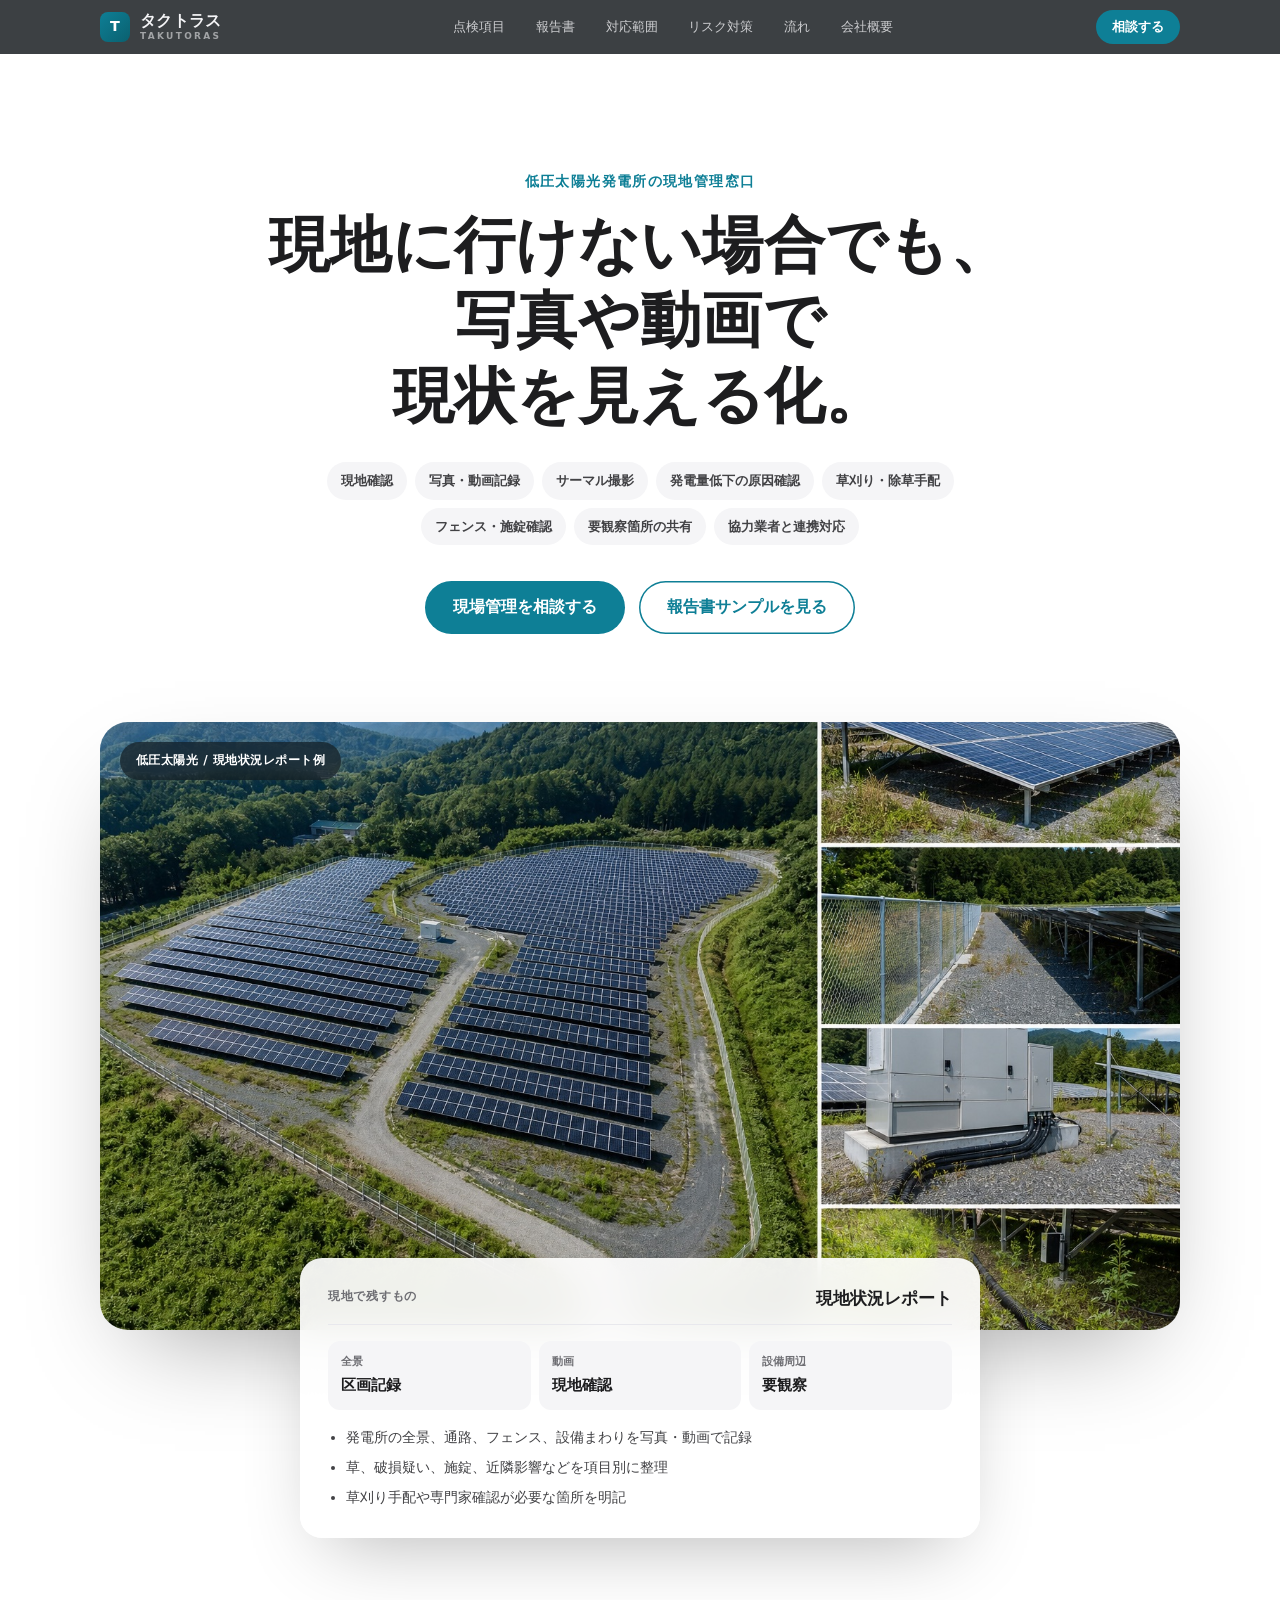
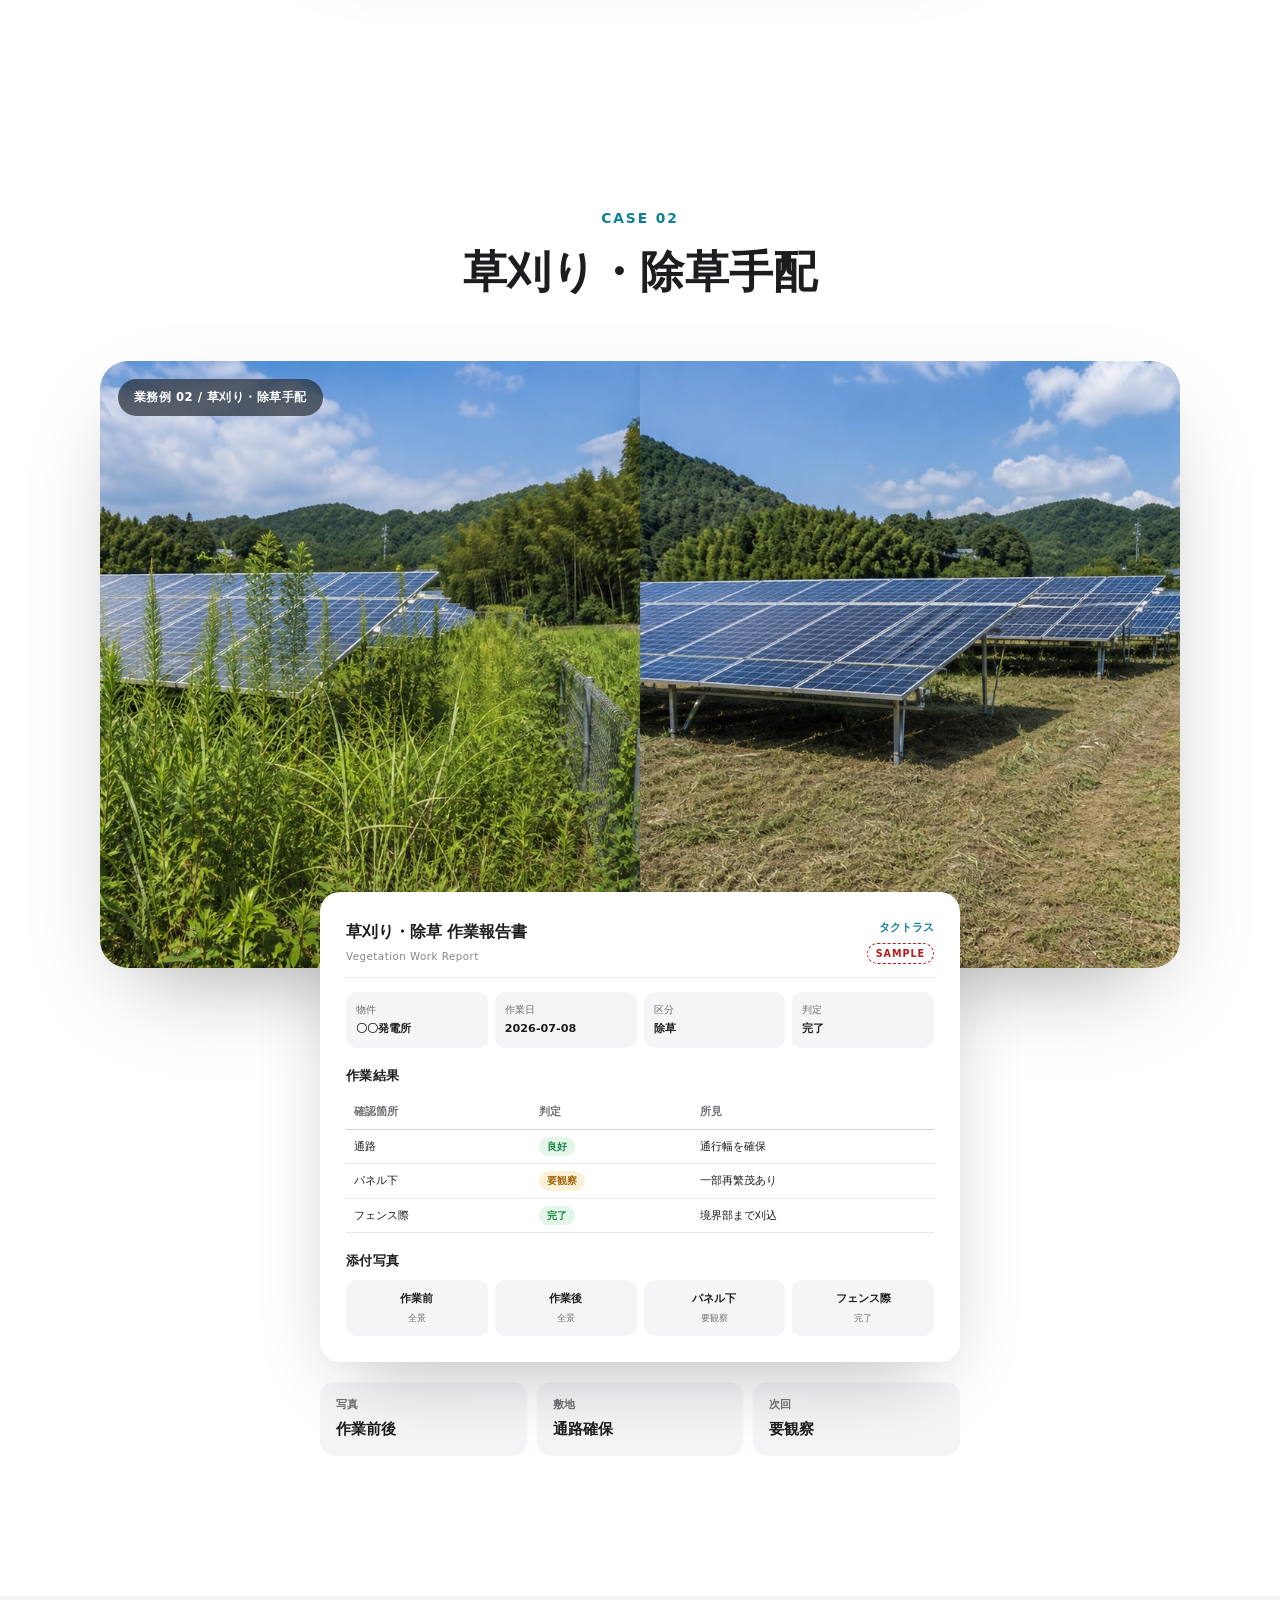
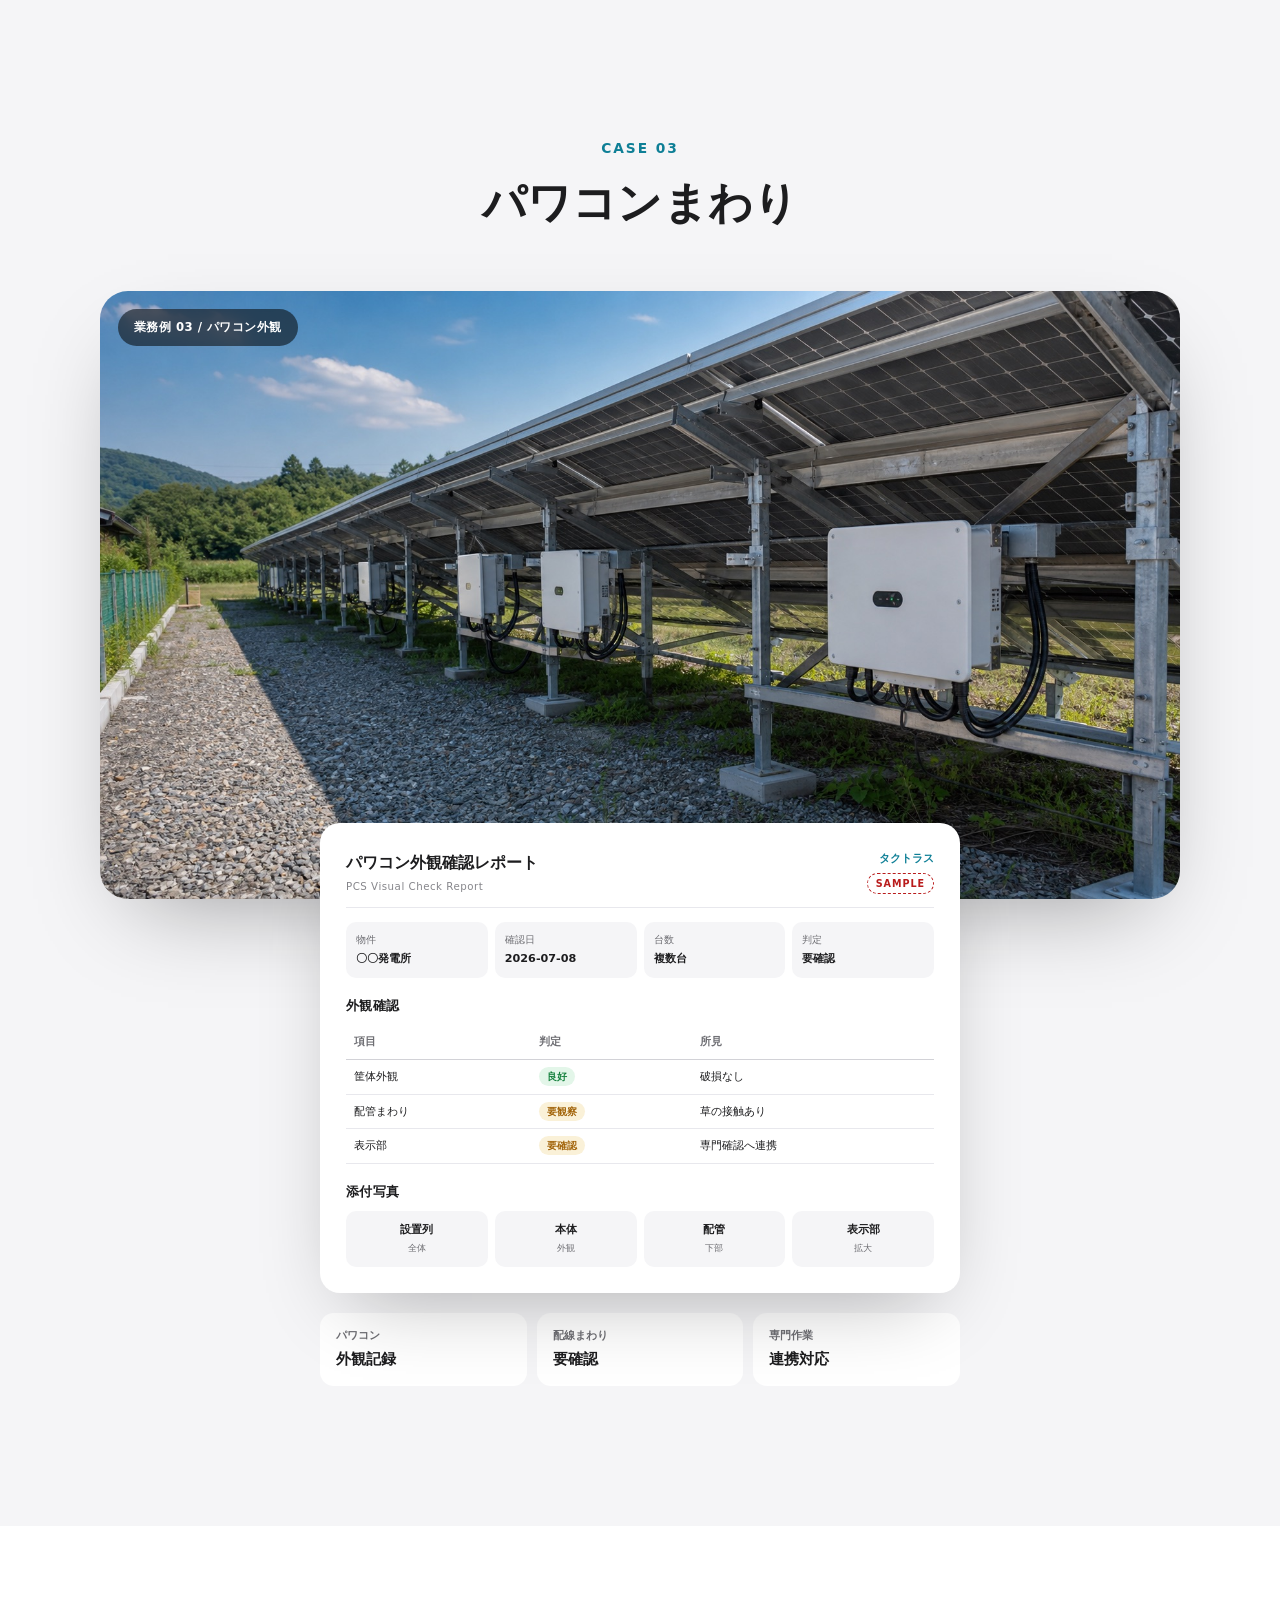
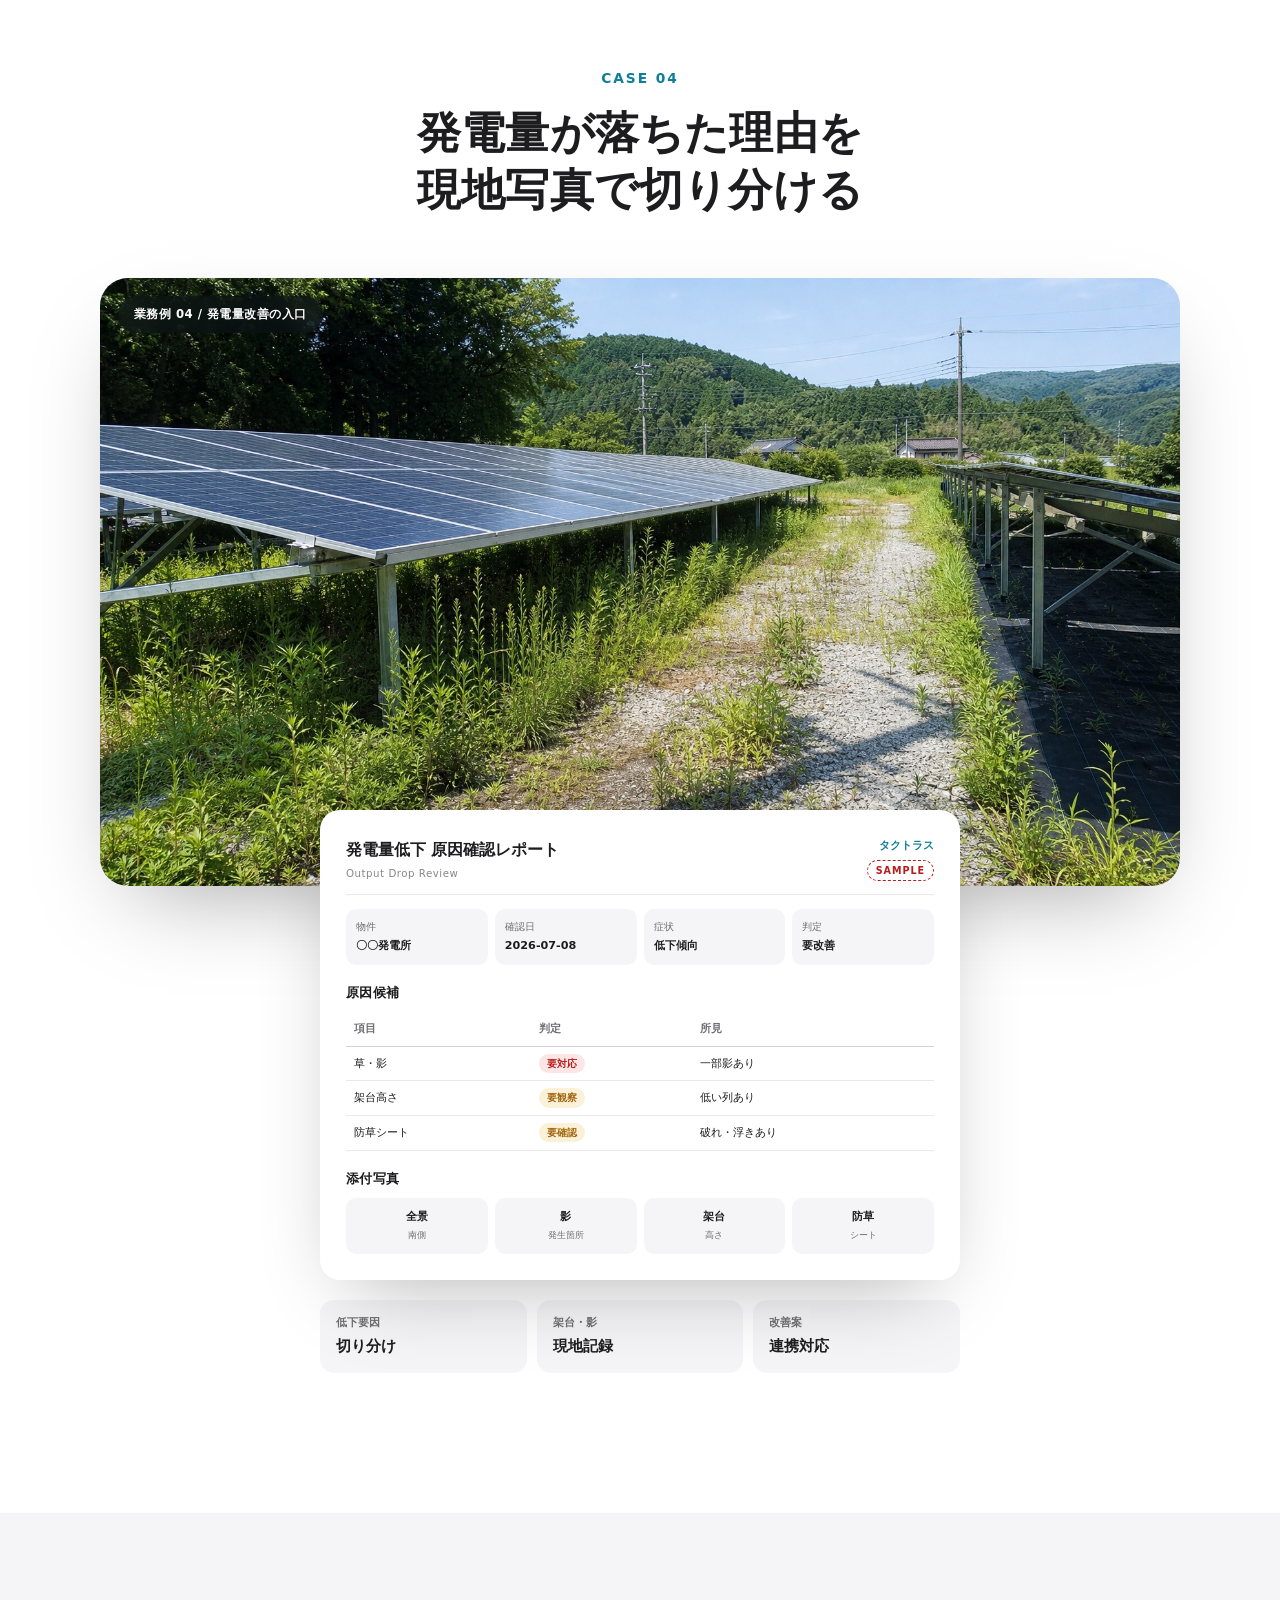
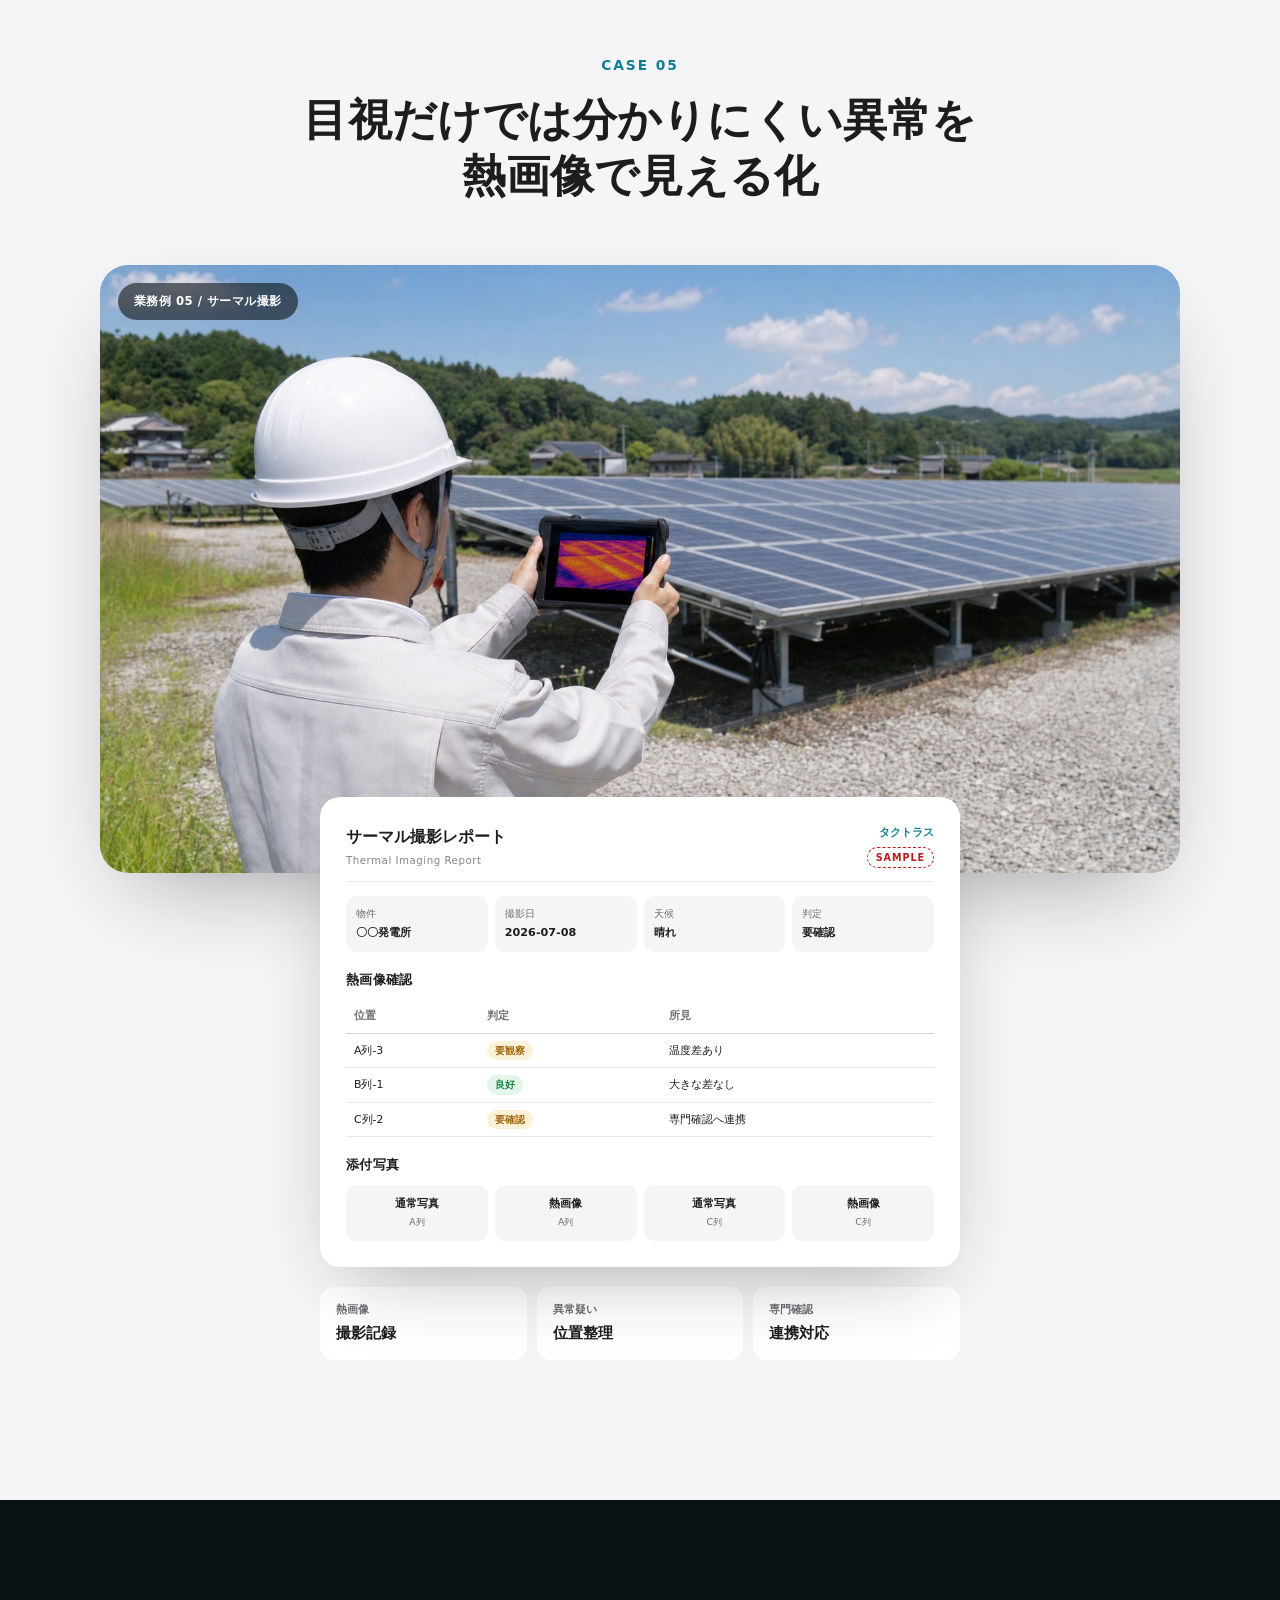
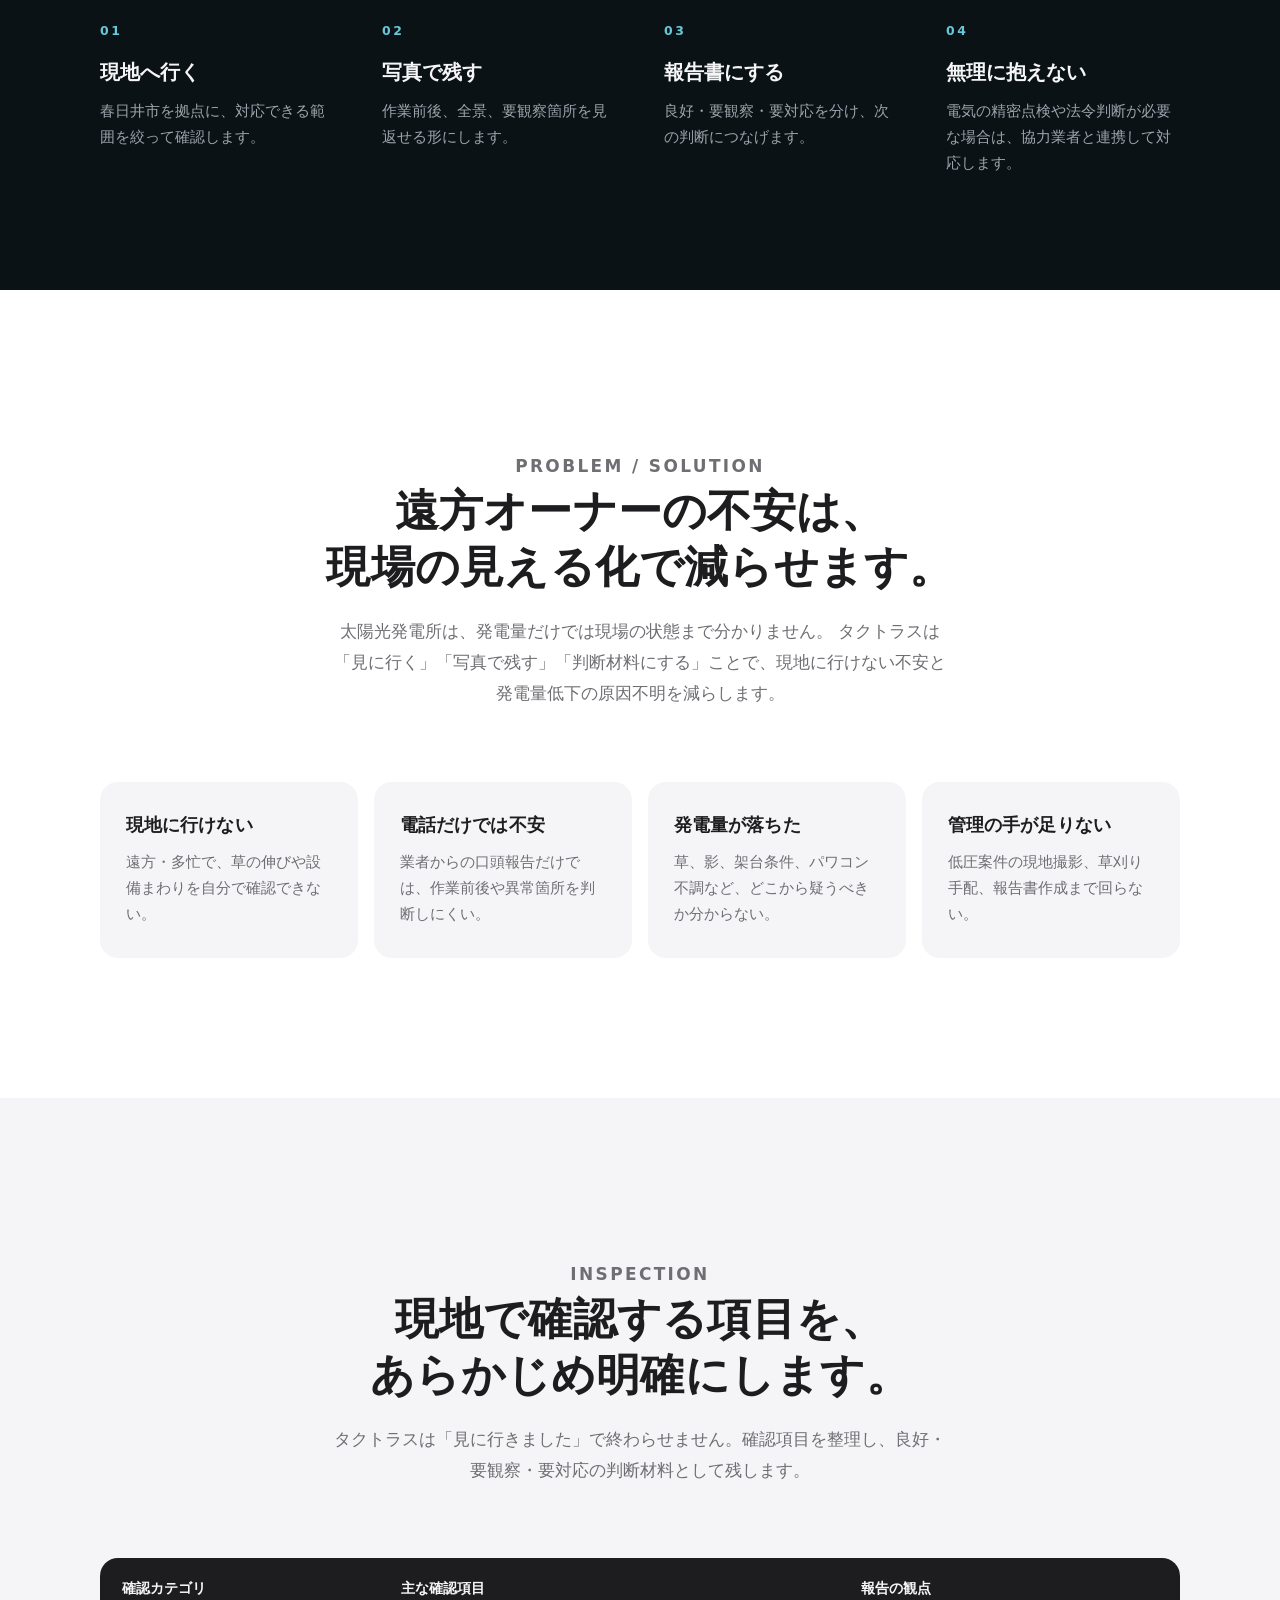
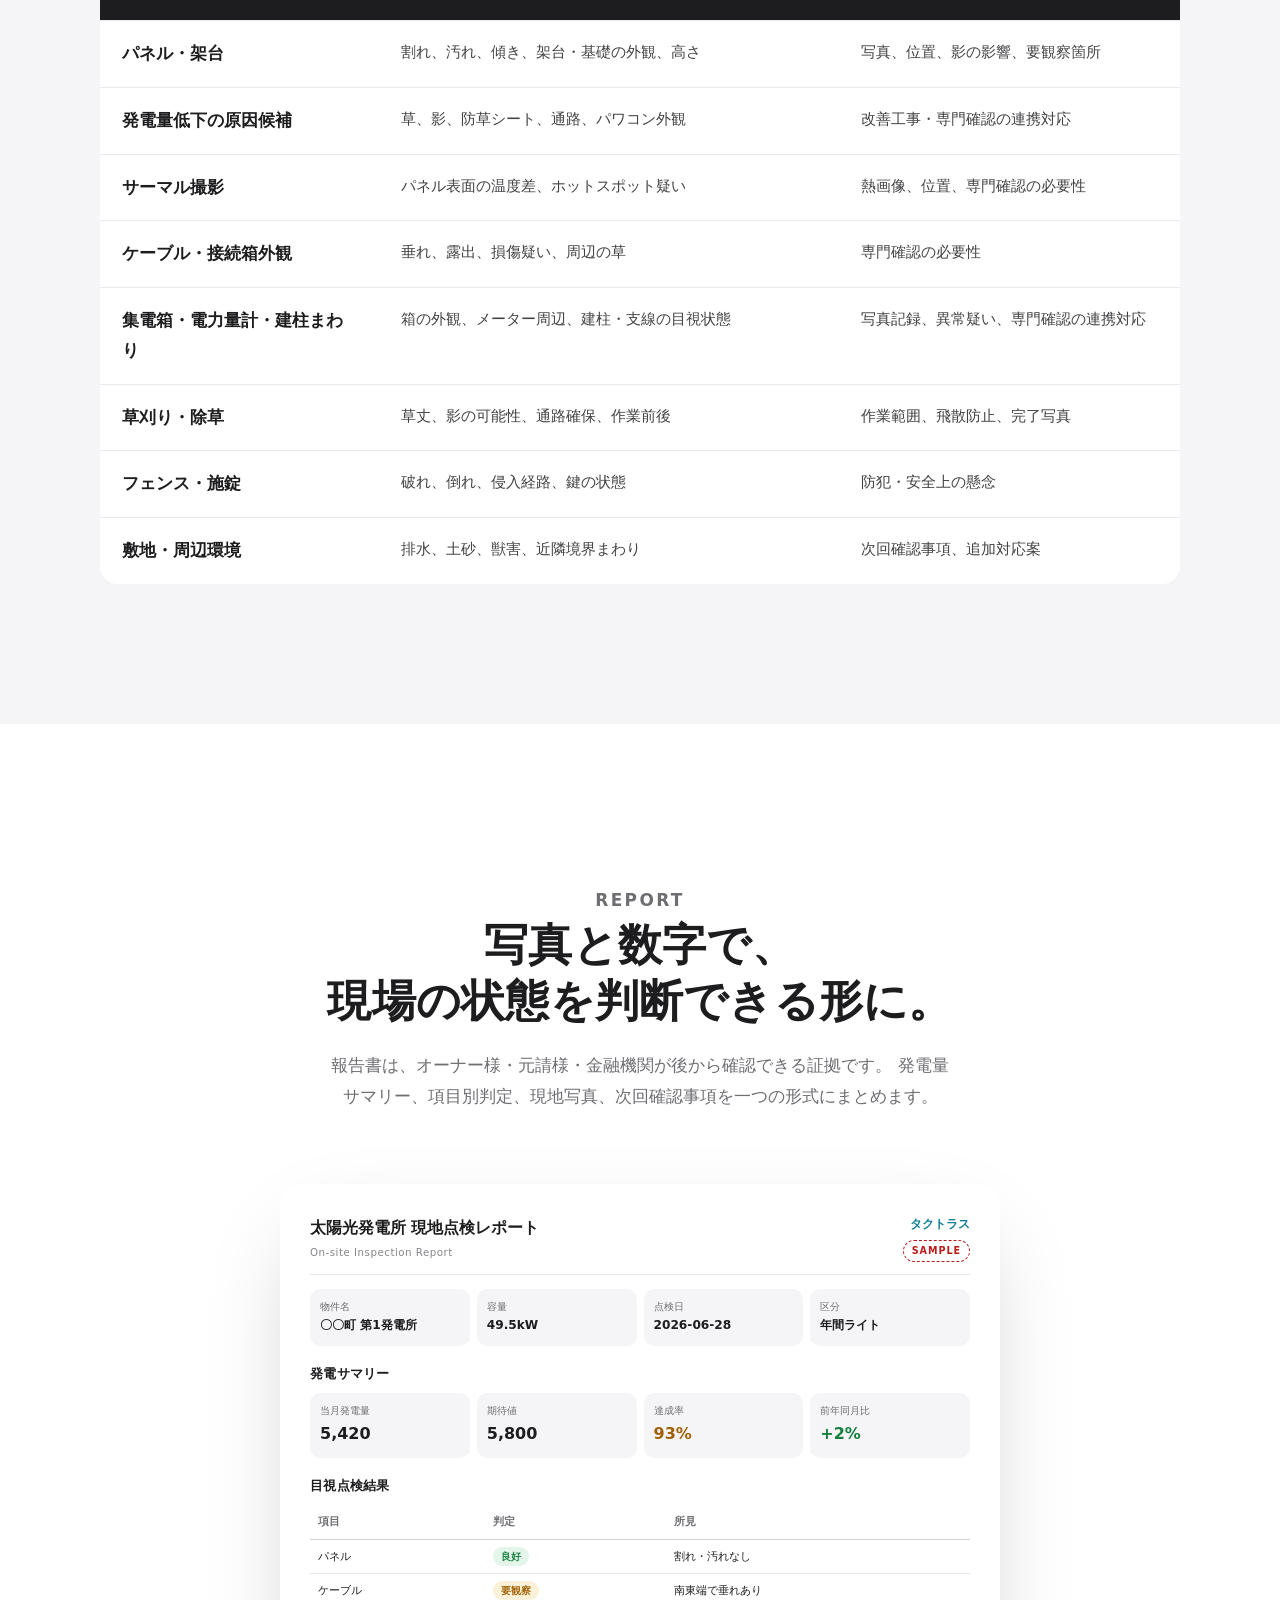
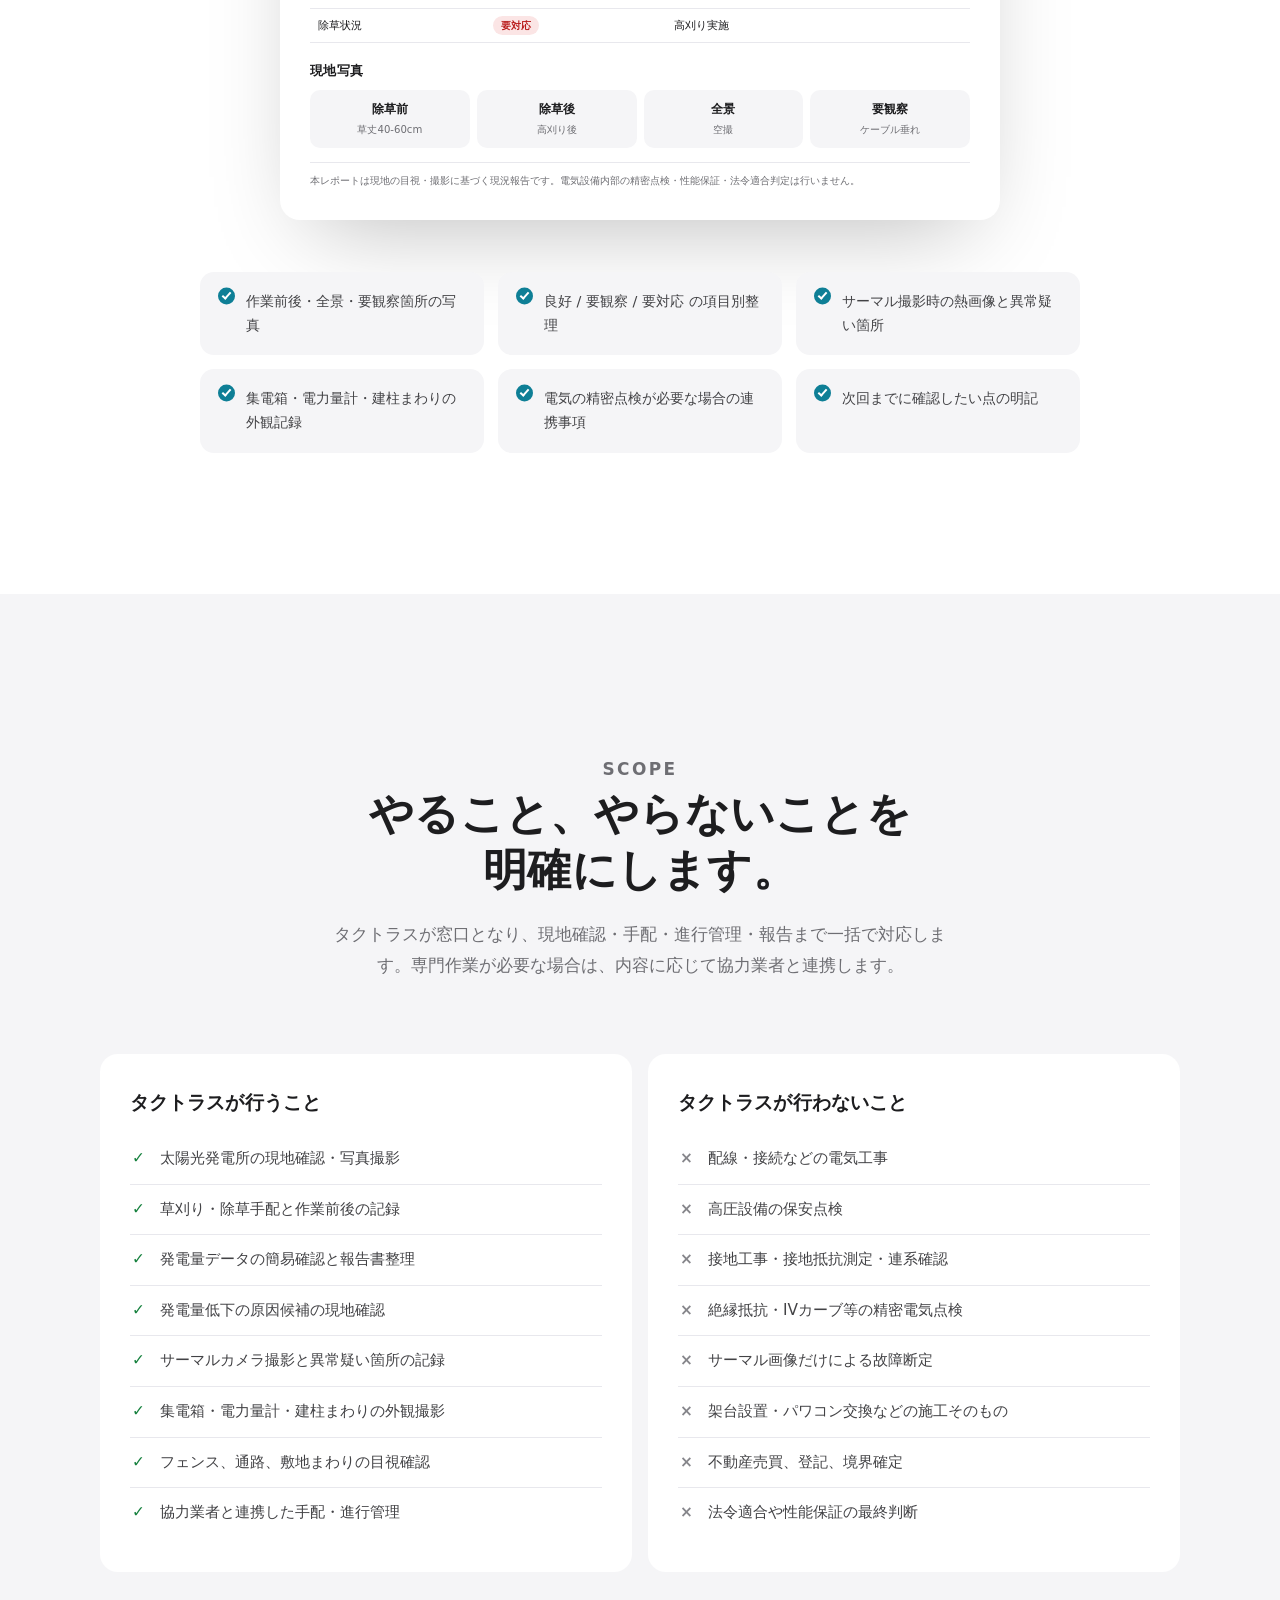
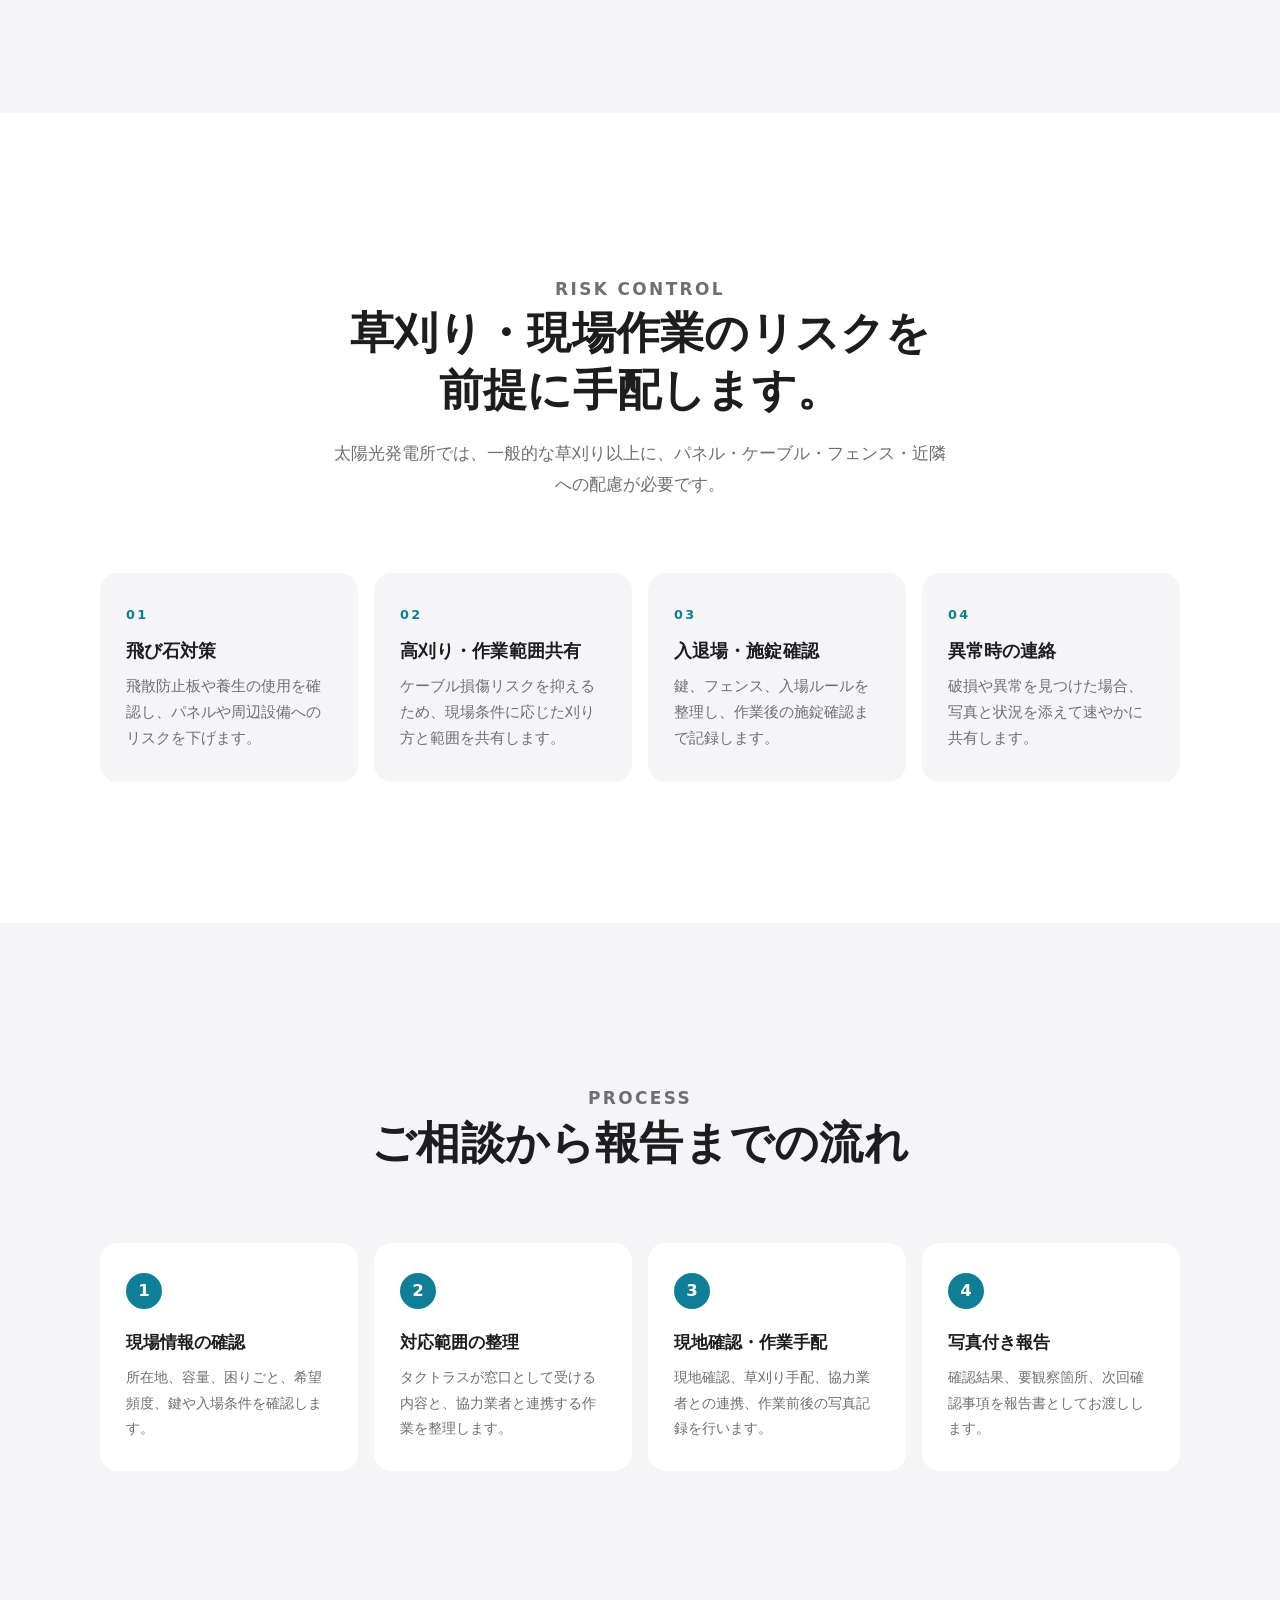
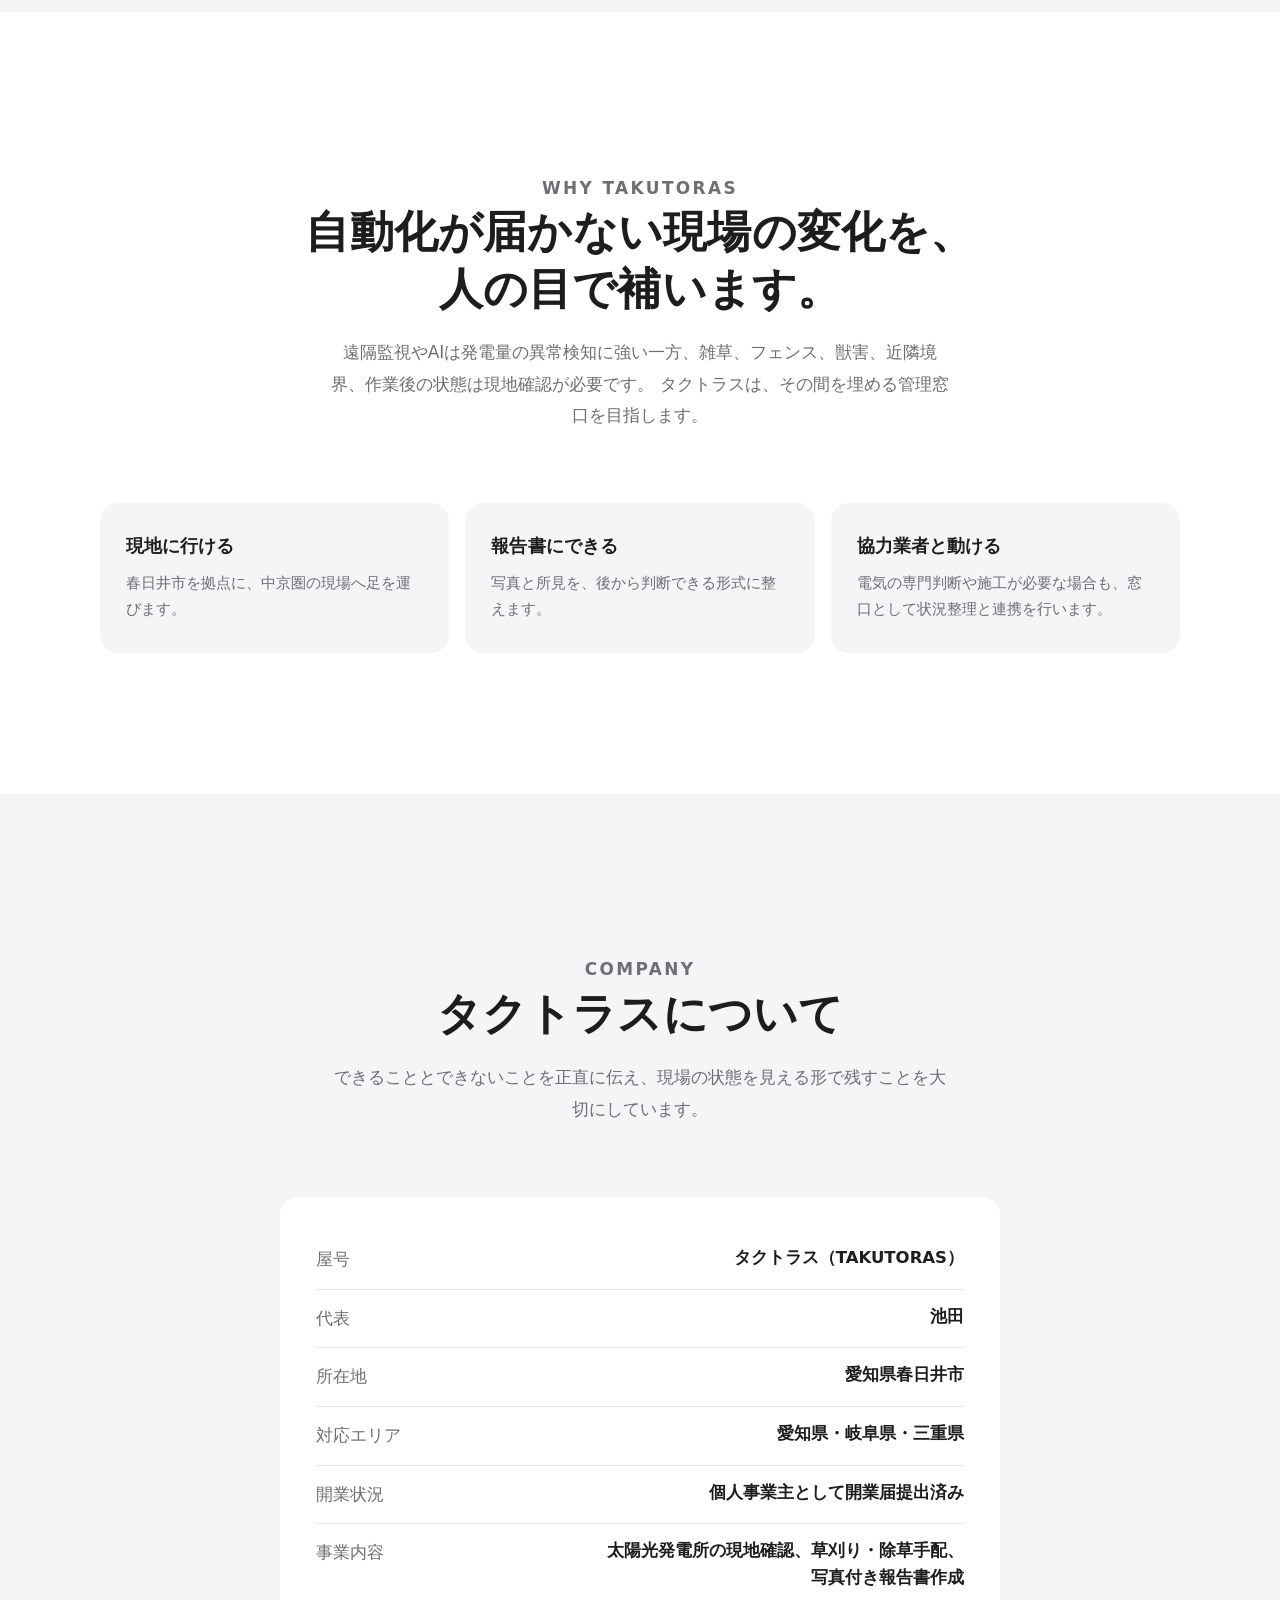
==== commit d0d0953c: "タクトラスHP: Apple風デザインに刷新 「トップに画像ドーン、Appleのサイトっぽく」の要望に対応。 - 中央寄せの特大見出し→全幅ヒーロー画像の構成に変更 - 各Caseを「中央見出し→画像" ====
--- a/takutoras-site/index.html
+++ b/takutoras-site/index.html
@@ -8,7 +8,7 @@
       name="description"
       content="タクトラスは、愛知県春日井市を拠点に、太陽光発電所の現地確認、発電量低下の原因確認、草刈り手配、写真付き報告書作成を行う管理窓口です。"
     />
-    <link rel="stylesheet" href="styles.css?v=20260710-modern-refresh" />
+    <link rel="stylesheet" href="styles.css?v=20260710-apple-style" />
   </head>
   <body>
     <header class="site-header">
@@ -31,89 +31,58 @@
 
     <main id="top">
       <section class="hero">
-        <div class="wrap hero-grid">
-          <div class="hero-media" aria-label="低圧太陽光発電所の現地状況レポート例">
-            <div class="case-label">低圧太陽光 / 現地状況レポート例</div>
-            <img
-              src="assets/hero-site-condition-inspection.jpg?v=20260710-premium-case"
-              alt="太陽光発電所の全景、パネル、フェンス、通路、設備まわりを確認する現地状況レポートのイメージ"
-            />
-            <div class="hero-report-sample" aria-label="この案件の報告書サンプル">
-              <div class="sample-head">
-                <span>現地で残すもの</span>
-                <strong>現地状況レポート</strong>
-              </div>
-              <div class="sample-grid">
-                <div><span>全景</span><strong>区画記録</strong></div>
-                <div><span>動画</span><strong>現地確認</strong></div>
-                <div><span>設備周辺</span><strong>要観察</strong></div>
-              </div>
-              <ul>
-                <li>発電所の全景、通路、フェンス、設備まわりを写真・動画で記録</li>
-                <li>草、破損疑い、施錠、近隣影響などを項目別に整理</li>
-                <li>草刈り手配や専門家確認が必要な箇所を明記</li>
-              </ul>
-            </div>
-          </div>
-
-          <div class="hero-copy">
-            <p class="eyebrow"><span class="keep">低圧太陽光発電所</span>の<span class="keep">現地管理窓口</span></p>
-            <h1>
-              <span class="h1-line"><span class="keep">現地に行けない場合でも、</span></span>
-              <span class="h1-line"><span class="keep">写真や動画で</span><span class="keep">現状を見える化。</span></span>
-            </h1>
-            <div class="service-chips" aria-label="対応業務の例">
-              <span>現地確認</span>
-              <span>写真・動画記録</span>
-              <span>サーマル撮影</span>
-              <span>発電量低下の原因確認</span>
-              <span>草刈り・除草手配</span>
-              <span>フェンス・施錠確認</span>
-              <span>要観察箇所の共有</span>
-              <span>協力業者と連携対応</span>
-            </div>
-            <div class="hero-actions">
-              <a class="btn btn-primary" href="#contact">現場管理を相談する</a>
-              <a class="btn btn-secondary" href="#report">報告書サンプルを見る</a>
-            </div>
-          </div>
-
+        <div class="wrap hero-copy">
+          <p class="eyebrow"><span class="keep">低圧太陽光発電所</span>の<span class="keep">現地管理窓口</span></p>
+          <h1>
+            <span class="h1-line"><span class="keep">現地に行けない場合でも、</span></span>
+            <span class="h1-line"><span class="keep">写真や動画で</span><span class="keep">現状を見える化。</span></span>
+          </h1>
+          <div class="service-chips" aria-label="対応業務の例">
+            <span>現地確認</span>
+            <span>写真・動画記録</span>
+            <span>サーマル撮影</span>
+            <span>発電量低下の原因確認</span>
+            <span>草刈り・除草手配</span>
+            <span>フェンス・施錠確認</span>
+            <span>要観察箇所の共有</span>
+            <span>協力業者と連携対応</span>
+          </div>
+          <div class="hero-actions">
+            <a class="btn btn-primary" href="#contact">現場管理を相談する</a>
+            <a class="btn btn-secondary" href="#report">報告書サンプルを見る</a>
+          </div>
+        </div>
+
+        <div class="wrap hero-media" aria-label="低圧太陽光発電所の現地状況レポート例">
+          <div class="case-label">低圧太陽光 / 現地状況レポート例</div>
+          <img
+            src="assets/hero-site-condition-inspection.jpg?v=20260710-premium-case"
+            alt="太陽光発電所の全景、パネル、フェンス、通路、設備まわりを確認する現地状況レポートのイメージ"
+          />
+          <div class="hero-report-sample" aria-label="この案件の報告書サンプル">
+            <div class="sample-head">
+              <span>現地で残すもの</span>
+              <strong>現地状況レポート</strong>
+            </div>
+            <div class="sample-grid">
+              <div><span>全景</span><strong>区画記録</strong></div>
+              <div><span>動画</span><strong>現地確認</strong></div>
+              <div><span>設備周辺</span><strong>要観察</strong></div>
+            </div>
+            <ul>
+              <li>発電所の全景、通路、フェンス、設備まわりを写真・動画で記録</li>
+              <li>草、破損疑い、施錠、近隣影響などを項目別に整理</li>
+              <li>草刈り手配や専門家確認が必要な箇所を明記</li>
+            </ul>
+          </div>
         </div>
       </section>
 
       <section id="case-mowing" class="case-section" aria-label="草刈り・除草手配の業務例">
-        <div class="wrap case-layout">
-          <div class="case-copy">
+        <div class="wrap case-inner">
+          <div class="case-head">
             <p class="eyebrow">Case 02</p>
             <h2><span class="heading-line">草刈り・除草手配</span></h2>
-            <div class="report-frame case-sample" aria-label="草刈り・除草手配の報告書サンプル">
-              <div class="mini-sheet">
-                <div class="m-head">
-                  <div class="m-title">草刈り・除草 作業報告書<small>Vegetation Work Report</small></div>
-                  <div class="m-logo">タクトラス<div class="stamp">SAMPLE</div></div>
-                </div>
-                <div class="mini-meta">
-                  <div><span class="k">物件</span><span class="v">〇〇発電所</span></div>
-                  <div><span class="k">作業日</span><span class="v">2026-07-08</span></div>
-                  <div><span class="k">区分</span><span class="v">除草</span></div>
-                  <div><span class="k">判定</span><span class="v">完了</span></div>
-                </div>
-                <h4>作業結果</h4>
-                <table class="mini-table">
-                  <tr><th>確認箇所</th><th>判定</th><th>所見</th></tr>
-                  <tr><td>通路</td><td><span class="mini-badge ok">良好</span></td><td>通行幅を確保</td></tr>
-                  <tr><td>パネル下</td><td><span class="mini-badge warn">要観察</span></td><td>一部再繁茂あり</td></tr>
-                  <tr><td>フェンス際</td><td><span class="mini-badge ok">完了</span></td><td>境界部まで刈込</td></tr>
-                </table>
-                <h4>添付写真</h4>
-                <div class="mini-photos">
-                  <div><span>作業前</span><small>全景</small></div>
-                  <div><span>作業後</span><small>全景</small></div>
-                  <div><span>パネル下</span><small>要観察</small></div>
-                  <div><span>フェンス際</span><small>完了</small></div>
-                </div>
-              </div>
-            </div>
           </div>
           <div class="case-card">
             <div class="case-label small">業務例 02 / 草刈り・除草手配</div>
@@ -121,97 +90,97 @@
               src="assets/hero-before-after-photo.jpg?v=20260710-mowing-case"
               alt="太陽光発電所の草刈り前後を比較する業務例イメージ"
             />
-            <div class="case-report">
-              <div><span>写真</span><strong>作業前後</strong></div>
-              <div><span>敷地</span><strong>通路確保</strong></div>
-              <div><span>次回</span><strong>要観察</strong></div>
-            </div>
+          </div>
+          <div class="report-frame case-sample" aria-label="草刈り・除草手配の報告書サンプル">
+            <div class="mini-sheet">
+              <div class="m-head">
+                <div class="m-title">草刈り・除草 作業報告書<small>Vegetation Work Report</small></div>
+                <div class="m-logo">タクトラス<div class="stamp">SAMPLE</div></div>
+              </div>
+              <div class="mini-meta">
+                <div><span class="k">物件</span><span class="v">〇〇発電所</span></div>
+                <div><span class="k">作業日</span><span class="v">2026-07-08</span></div>
+                <div><span class="k">区分</span><span class="v">除草</span></div>
+                <div><span class="k">判定</span><span class="v">完了</span></div>
+              </div>
+              <h4>作業結果</h4>
+              <table class="mini-table">
+                <tr><th>確認箇所</th><th>判定</th><th>所見</th></tr>
+                <tr><td>通路</td><td><span class="mini-badge ok">良好</span></td><td>通行幅を確保</td></tr>
+                <tr><td>パネル下</td><td><span class="mini-badge warn">要観察</span></td><td>一部再繁茂あり</td></tr>
+                <tr><td>フェンス際</td><td><span class="mini-badge ok">完了</span></td><td>境界部まで刈込</td></tr>
+              </table>
+              <h4>添付写真</h4>
+              <div class="mini-photos">
+                <div><span>作業前</span><small>全景</small></div>
+                <div><span>作業後</span><small>全景</small></div>
+                <div><span>パネル下</span><small>要観察</small></div>
+                <div><span>フェンス際</span><small>完了</small></div>
+              </div>
+            </div>
+          </div>
+          <div class="case-report">
+            <div><span>写真</span><strong>作業前後</strong></div>
+            <div><span>敷地</span><strong>通路確保</strong></div>
+            <div><span>次回</span><strong>要観察</strong></div>
           </div>
         </div>
       </section>
 
       <section id="case-partner" class="case-section muted" aria-label="専門家連携の業務例">
-        <div class="wrap case-layout reverse">
+        <div class="wrap case-inner">
+          <div class="case-head">
+            <p class="eyebrow">Case 03</p>
+            <h2><span class="heading-line">パワコンまわり</span></h2>
+          </div>
           <div class="case-card equipment-case">
             <div class="case-label small">業務例 03 / パワコン外観</div>
             <img
               src="assets/case-pv-equipment-generated.jpg?v=20260710-generated-pcs"
               alt="低圧太陽光発電所の架台下に並ぶパワコンまわりの外観確認イメージ"
             />
-            <div class="case-report">
-              <div><span>パワコン</span><strong>外観記録</strong></div>
-              <div><span>配線まわり</span><strong>要確認</strong></div>
-              <div><span>専門作業</span><strong>連携対応</strong></div>
-            </div>
-          </div>
-          <div class="case-copy">
-            <p class="eyebrow">Case 03</p>
-            <h2><span class="heading-line">パワコンまわり</span></h2>
-            <div class="report-frame case-sample" aria-label="パワコンまわりの報告書サンプル">
-              <div class="mini-sheet">
-                <div class="m-head">
-                  <div class="m-title">パワコン外観確認レポート<small>PCS Visual Check Report</small></div>
-                  <div class="m-logo">タクトラス<div class="stamp">SAMPLE</div></div>
-                </div>
-                <div class="mini-meta">
-                  <div><span class="k">物件</span><span class="v">〇〇発電所</span></div>
-                  <div><span class="k">確認日</span><span class="v">2026-07-08</span></div>
-                  <div><span class="k">台数</span><span class="v">複数台</span></div>
-                  <div><span class="k">判定</span><span class="v">要確認</span></div>
-                </div>
-                <h4>外観確認</h4>
-                <table class="mini-table">
-                  <tr><th>項目</th><th>判定</th><th>所見</th></tr>
-                  <tr><td>筐体外観</td><td><span class="mini-badge ok">良好</span></td><td>破損なし</td></tr>
-                  <tr><td>配管まわり</td><td><span class="mini-badge warn">要観察</span></td><td>草の接触あり</td></tr>
-                  <tr><td>表示部</td><td><span class="mini-badge warn">要確認</span></td><td>専門確認へ連携</td></tr>
-                </table>
-                <h4>添付写真</h4>
-                <div class="mini-photos">
-                  <div><span>設置列</span><small>全体</small></div>
-                  <div><span>本体</span><small>外観</small></div>
-                  <div><span>配管</span><small>下部</small></div>
-                  <div><span>表示部</span><small>拡大</small></div>
-                </div>
-              </div>
-            </div>
+          </div>
+          <div class="report-frame case-sample" aria-label="パワコンまわりの報告書サンプル">
+            <div class="mini-sheet">
+              <div class="m-head">
+                <div class="m-title">パワコン外観確認レポート<small>PCS Visual Check Report</small></div>
+                <div class="m-logo">タクトラス<div class="stamp">SAMPLE</div></div>
+              </div>
+              <div class="mini-meta">
+                <div><span class="k">物件</span><span class="v">〇〇発電所</span></div>
+                <div><span class="k">確認日</span><span class="v">2026-07-08</span></div>
+                <div><span class="k">台数</span><span class="v">複数台</span></div>
+                <div><span class="k">判定</span><span class="v">要確認</span></div>
+              </div>
+              <h4>外観確認</h4>
+              <table class="mini-table">
+                <tr><th>項目</th><th>判定</th><th>所見</th></tr>
+                <tr><td>筐体外観</td><td><span class="mini-badge ok">良好</span></td><td>破損なし</td></tr>
+                <tr><td>配管まわり</td><td><span class="mini-badge warn">要観察</span></td><td>草の接触あり</td></tr>
+                <tr><td>表示部</td><td><span class="mini-badge warn">要確認</span></td><td>専門確認へ連携</td></tr>
+              </table>
+              <h4>添付写真</h4>
+              <div class="mini-photos">
+                <div><span>設置列</span><small>全体</small></div>
+                <div><span>本体</span><small>外観</small></div>
+                <div><span>配管</span><small>下部</small></div>
+                <div><span>表示部</span><small>拡大</small></div>
+              </div>
+            </div>
+          </div>
+          <div class="case-report">
+            <div><span>パワコン</span><strong>外観記録</strong></div>
+            <div><span>配線まわり</span><strong>要確認</strong></div>
+            <div><span>専門作業</span><strong>連携対応</strong></div>
           </div>
         </div>
       </section>
 
       <section id="case-improvement" class="case-section" aria-label="発電量改善の現地診断例">
-        <div class="wrap case-layout">
-          <div class="case-copy">
+        <div class="wrap case-inner">
+          <div class="case-head">
             <p class="eyebrow">Case 04</p>
             <h2><span class="heading-line">発電量が落ちた理由を</span><span class="heading-line">現地写真で切り分ける</span></h2>
-            <div class="report-frame case-sample" aria-label="発電量低下の原因確認レポートサンプル">
-              <div class="mini-sheet">
-                <div class="m-head">
-                  <div class="m-title">発電量低下 原因確認レポート<small>Output Drop Review</small></div>
-                  <div class="m-logo">タクトラス<div class="stamp">SAMPLE</div></div>
-                </div>
-                <div class="mini-meta">
-                  <div><span class="k">物件</span><span class="v">〇〇発電所</span></div>
-                  <div><span class="k">確認日</span><span class="v">2026-07-08</span></div>
-                  <div><span class="k">症状</span><span class="v">低下傾向</span></div>
-                  <div><span class="k">判定</span><span class="v">要改善</span></div>
-                </div>
-                <h4>原因候補</h4>
-                <table class="mini-table">
-                  <tr><th>項目</th><th>判定</th><th>所見</th></tr>
-                  <tr><td>草・影</td><td><span class="mini-badge bad">要対応</span></td><td>一部影あり</td></tr>
-                  <tr><td>架台高さ</td><td><span class="mini-badge warn">要観察</span></td><td>低い列あり</td></tr>
-                  <tr><td>防草シート</td><td><span class="mini-badge warn">要確認</span></td><td>破れ・浮きあり</td></tr>
-                </table>
-                <h4>添付写真</h4>
-                <div class="mini-photos">
-                  <div><span>全景</span><small>南側</small></div>
-                  <div><span>影</span><small>発生箇所</small></div>
-                  <div><span>架台</span><small>高さ</small></div>
-                  <div><span>防草</span><small>シート</small></div>
-                </div>
-              </div>
-            </div>
           </div>
           <div class="case-card">
             <div class="case-label small">業務例 04 / 発電量改善の入口</div>
@@ -219,60 +188,88 @@
               src="assets/case-generation-improvement.jpg?v=20260710-efficiency-case"
               alt="低圧太陽光発電所で草や影や架台条件を確認する現地診断イメージ"
             />
-            <div class="case-report">
-              <div><span>低下要因</span><strong>切り分け</strong></div>
-              <div><span>架台・影</span><strong>現地記録</strong></div>
-              <div><span>改善案</span><strong>連携対応</strong></div>
-            </div>
+          </div>
+          <div class="report-frame case-sample" aria-label="発電量低下の原因確認レポートサンプル">
+            <div class="mini-sheet">
+              <div class="m-head">
+                <div class="m-title">発電量低下 原因確認レポート<small>Output Drop Review</small></div>
+                <div class="m-logo">タクトラス<div class="stamp">SAMPLE</div></div>
+              </div>
+              <div class="mini-meta">
+                <div><span class="k">物件</span><span class="v">〇〇発電所</span></div>
+                <div><span class="k">確認日</span><span class="v">2026-07-08</span></div>
+                <div><span class="k">症状</span><span class="v">低下傾向</span></div>
+                <div><span class="k">判定</span><span class="v">要改善</span></div>
+              </div>
+              <h4>原因候補</h4>
+              <table class="mini-table">
+                <tr><th>項目</th><th>判定</th><th>所見</th></tr>
+                <tr><td>草・影</td><td><span class="mini-badge bad">要対応</span></td><td>一部影あり</td></tr>
+                <tr><td>架台高さ</td><td><span class="mini-badge warn">要観察</span></td><td>低い列あり</td></tr>
+                <tr><td>防草シート</td><td><span class="mini-badge warn">要確認</span></td><td>破れ・浮きあり</td></tr>
+              </table>
+              <h4>添付写真</h4>
+              <div class="mini-photos">
+                <div><span>全景</span><small>南側</small></div>
+                <div><span>影</span><small>発生箇所</small></div>
+                <div><span>架台</span><small>高さ</small></div>
+                <div><span>防草</span><small>シート</small></div>
+              </div>
+            </div>
+          </div>
+          <div class="case-report">
+            <div><span>低下要因</span><strong>切り分け</strong></div>
+            <div><span>架台・影</span><strong>現地記録</strong></div>
+            <div><span>改善案</span><strong>連携対応</strong></div>
           </div>
         </div>
       </section>
 
       <section id="case-thermal" class="case-section muted" aria-label="サーマルカメラ撮影の業務例">
-        <div class="wrap case-layout reverse">
+        <div class="wrap case-inner">
+          <div class="case-head">
+            <p class="eyebrow">Case 05</p>
+            <h2><span class="heading-line">目視だけでは分かりにくい異常を</span><span class="heading-line">熱画像で見える化</span></h2>
+          </div>
           <div class="case-card">
             <div class="case-label small">業務例 05 / サーマル撮影</div>
             <img
               src="assets/case-thermal-camera.jpg?v=20260710-thermal-case"
               alt="太陽光パネルをサーマルカメラで撮影して異常疑いを確認する業務例イメージ"
             />
-            <div class="case-report">
-              <div><span>熱画像</span><strong>撮影記録</strong></div>
-              <div><span>異常疑い</span><strong>位置整理</strong></div>
-              <div><span>専門確認</span><strong>連携対応</strong></div>
-            </div>
-          </div>
-          <div class="case-copy">
-            <p class="eyebrow">Case 05</p>
-            <h2><span class="heading-line">目視だけでは分かりにくい異常を</span><span class="heading-line">熱画像で見える化</span></h2>
-            <div class="report-frame case-sample" aria-label="サーマル撮影レポートサンプル">
-              <div class="mini-sheet">
-                <div class="m-head">
-                  <div class="m-title">サーマル撮影レポート<small>Thermal Imaging Report</small></div>
-                  <div class="m-logo">タクトラス<div class="stamp">SAMPLE</div></div>
-                </div>
-                <div class="mini-meta">
-                  <div><span class="k">物件</span><span class="v">〇〇発電所</span></div>
-                  <div><span class="k">撮影日</span><span class="v">2026-07-08</span></div>
-                  <div><span class="k">天候</span><span class="v">晴れ</span></div>
-                  <div><span class="k">判定</span><span class="v">要確認</span></div>
-                </div>
-                <h4>熱画像確認</h4>
-                <table class="mini-table">
-                  <tr><th>位置</th><th>判定</th><th>所見</th></tr>
-                  <tr><td>A列-3</td><td><span class="mini-badge warn">要観察</span></td><td>温度差あり</td></tr>
-                  <tr><td>B列-1</td><td><span class="mini-badge ok">良好</span></td><td>大きな差なし</td></tr>
-                  <tr><td>C列-2</td><td><span class="mini-badge warn">要確認</span></td><td>専門確認へ連携</td></tr>
-                </table>
-                <h4>添付写真</h4>
-                <div class="mini-photos">
-                  <div><span>通常写真</span><small>A列</small></div>
-                  <div><span>熱画像</span><small>A列</small></div>
-                  <div><span>通常写真</span><small>C列</small></div>
-                  <div><span>熱画像</span><small>C列</small></div>
-                </div>
-              </div>
-            </div>
+          </div>
+          <div class="report-frame case-sample" aria-label="サーマル撮影レポートサンプル">
+            <div class="mini-sheet">
+              <div class="m-head">
+                <div class="m-title">サーマル撮影レポート<small>Thermal Imaging Report</small></div>
+                <div class="m-logo">タクトラス<div class="stamp">SAMPLE</div></div>
+              </div>
+              <div class="mini-meta">
+                <div><span class="k">物件</span><span class="v">〇〇発電所</span></div>
+                <div><span class="k">撮影日</span><span class="v">2026-07-08</span></div>
+                <div><span class="k">天候</span><span class="v">晴れ</span></div>
+                <div><span class="k">判定</span><span class="v">要確認</span></div>
+              </div>
+              <h4>熱画像確認</h4>
+              <table class="mini-table">
+                <tr><th>位置</th><th>判定</th><th>所見</th></tr>
+                <tr><td>A列-3</td><td><span class="mini-badge warn">要観察</span></td><td>温度差あり</td></tr>
+                <tr><td>B列-1</td><td><span class="mini-badge ok">良好</span></td><td>大きな差なし</td></tr>
+                <tr><td>C列-2</td><td><span class="mini-badge warn">要確認</span></td><td>専門確認へ連携</td></tr>
+              </table>
+              <h4>添付写真</h4>
+              <div class="mini-photos">
+                <div><span>通常写真</span><small>A列</small></div>
+                <div><span>熱画像</span><small>A列</small></div>
+                <div><span>通常写真</span><small>C列</small></div>
+                <div><span>熱画像</span><small>C列</small></div>
+              </div>
+            </div>
+          </div>
+          <div class="case-report">
+            <div><span>熱画像</span><strong>撮影記録</strong></div>
+            <div><span>異常疑い</span><strong>位置整理</strong></div>
+            <div><span>専門確認</span><strong>連携対応</strong></div>
           </div>
         </div>
       </section>
@@ -393,25 +390,17 @@
       </section>
 
       <section id="report" class="section">
-        <div class="wrap report-layout">
-          <div class="report-copy">
+        <div class="wrap">
+          <div class="section-head wide">
             <p class="eyebrow">Report</p>
             <h2><span class="heading-line">写真と数字で、</span><span class="heading-line">現場の状態を判断できる形に。</span></h2>
             <p>
               報告書は、オーナー様・元請様・金融機関が後から確認できる証拠です。
               発電量サマリー、項目別判定、現地写真、次回確認事項を一つの形式にまとめます。
             </p>
-            <ul class="check-list">
-              <li>作業前後・全景・要観察箇所の写真</li>
-              <li>良好 / 要観察 / 要対応 の項目別整理</li>
-              <li>サーマル撮影時の熱画像と異常疑い箇所</li>
-              <li>集電箱・電力量計・建柱まわりの外観記録</li>
-              <li>電気の精密点検が必要な場合の連携事項</li>
-              <li>次回までに確認したい点の明記</li>
-            </ul>
-          </div>
-
-          <div class="report-frame" aria-label="報告書サンプル">
+          </div>
+
+          <div class="report-frame report-main" aria-label="報告書サンプル">
             <div class="mini-sheet">
               <div class="m-head">
                 <div class="m-title">太陽光発電所 現地点検レポート<small>On-site Inspection Report</small></div>
@@ -447,6 +436,15 @@
               <p class="mini-disc">本レポートは現地の目視・撮影に基づく現況報告です。電気設備内部の精密点検・性能保証・法令適合判定は行いません。</p>
             </div>
           </div>
+
+          <ul class="check-list">
+            <li>作業前後・全景・要観察箇所の写真</li>
+            <li>良好 / 要観察 / 要対応 の項目別整理</li>
+            <li>サーマル撮影時の熱画像と異常疑い箇所</li>
+            <li>集電箱・電力量計・建柱まわりの外観記録</li>
+            <li>電気の精密点検が必要な場合の連携事項</li>
+            <li>次回までに確認したい点の明記</li>
+          </ul>
         </div>
       </section>
 
@@ -554,8 +552,8 @@
       </section>
 
       <section id="company" class="section muted">
-        <div class="wrap company-grid">
-          <div>
+        <div class="wrap">
+          <div class="section-head">
             <p class="eyebrow">Company</p>
             <h2>タクトラスについて</h2>
             <p class="company-lede">
--- a/takutoras-site/styles.css
+++ b/takutoras-site/styles.css
@@ -1,35 +1,28 @@
 /* ============================================================
-   TAKUTORAS — modern refresh 2026-07-10
-   構成・文言は不変。見た目のみ刷新。
+   TAKUTORAS — Apple-style refresh 2026-07-10
+   中央寄せ大見出し × 画像ドーン × フラット × 大きな余白
    ============================================================ */
 
 :root {
-  --ink: #182430;
-  --ink-soft: #3a4c5c;
-  --muted: #64788a;
-  --line: #e4ecf1;
-  --line-soft: #eef4f7;
-  --paper: #ffffff;
-  --soft: #f4f8fa;
-  --navy: #0d2b3e;
-  --navy-2: #0f3247;
-  --navy-deep: #081f2e;
-  --teal: #0e7f96;
-  --teal-deep: #0a5e70;
-  --teal-soft: #e6f3f6;
-  --teal-bright: #14a3b8;
-  --green: #128a5d;
-  --gold: #b08447;
+  --bg: #ffffff;
+  --bg-alt: #f5f5f7;
+  --ink: #1d1d1f;
+  --ink-2: #424245;
+  --muted: #6e6e73;
+  --muted-2: #86868b;
+  --hairline: #d2d2d7;
+  --hairline-soft: #e8e8ed;
+  --accent: #0e7f96;
+  --accent-deep: #0a606f;
+  --dark: #0b1216;
+  --dark-tile: rgba(255, 255, 255, 0.06);
   --ok: #15803d;
   --warn: #a16207;
   --bad: #b91c1c;
-  --shadow-s: 0 1px 2px rgba(8, 31, 46, 0.05), 0 6px 18px -6px rgba(8, 31, 46, 0.08);
-  --shadow-m: 0 2px 4px rgba(8, 31, 46, 0.05), 0 14px 34px -10px rgba(8, 31, 46, 0.14);
-  --shadow-l: 0 30px 70px -24px rgba(8, 31, 46, 0.4);
-  --r-s: 10px;
-  --r-m: 16px;
-  --r-l: 22px;
-  --max: 1120px;
+  --r: 18px;
+  --r-lg: 28px;
+  --max: 1080px;
+  --narrow: 680px;
 }
 
 *,
@@ -45,9 +38,9 @@
 body {
   margin: 0;
   color: var(--ink);
-  background: var(--paper);
-  font-family: "Hiragino Sans", "Hiragino Kaku Gothic ProN", "Yu Gothic", "YuGothic", Meiryo, system-ui, sans-serif;
-  font-size: 16px;
+  background: var(--bg);
+  font-family: "Hiragino Sans", "Hiragino Kaku Gothic ProN", "Yu Gothic", "YuGothic", Meiryo, "Noto Sans JP", "Noto Sans CJK JP", system-ui, -apple-system, sans-serif;
+  font-size: 16.5px;
   line-height: 1.8;
   overflow-x: hidden;
   -webkit-font-smoothing: antialiased;
@@ -66,16 +59,16 @@
 }
 
 :focus-visible {
-  outline: 2px solid var(--teal-bright);
-  outline-offset: 2px;
+  outline: 2px solid var(--accent);
+  outline-offset: 3px;
 }
 
 ::selection {
-  background: rgba(20, 163, 184, 0.22);
+  background: rgba(14, 127, 150, 0.18);
 }
 
 section[id] {
-  scroll-margin-top: 88px;
+  scroll-margin-top: 64px;
 }
 
 .wrap {
@@ -83,20 +76,19 @@
   margin: 0 auto;
 }
 
-/* ============ Header ============ */
+/* ============ Header (Apple風 ダーク薄型) ============ */
 
 .site-header {
   position: sticky;
   top: 0;
   z-index: 20;
-  background: rgba(255, 255, 255, 0.86);
-  border-bottom: 1px solid rgba(228, 236, 241, 0.8);
-  backdrop-filter: blur(16px) saturate(1.4);
-  -webkit-backdrop-filter: blur(16px) saturate(1.4);
+  background: rgba(18, 22, 26, 0.82);
+  backdrop-filter: blur(20px) saturate(1.8);
+  -webkit-backdrop-filter: blur(20px) saturate(1.8);
 }
 
 .nav {
-  min-height: 74px;
+  min-height: 54px;
   display: flex;
   align-items: center;
   justify-content: space-between;
@@ -106,93 +98,73 @@
 .brand {
   display: inline-flex;
   align-items: center;
-  gap: 12px;
-  min-width: 180px;
+  gap: 10px;
+  min-width: 150px;
 }
 
 .brand-mark {
   display: grid;
   place-items: center;
-  width: 42px;
-  height: 42px;
+  width: 30px;
+  height: 30px;
   color: #fff;
-  background: linear-gradient(135deg, var(--teal), var(--navy));
-  border-radius: 13px;
-  font-weight: 800;
-  font-size: 1.1rem;
-  box-shadow: 0 6px 14px -4px rgba(10, 94, 112, 0.45);
+  background: linear-gradient(135deg, var(--accent), var(--accent-deep));
+  border-radius: 8px;
+  font-weight: 700;
+  font-size: 0.9rem;
 }
 
 .brand-name {
-  color: var(--navy);
-  font-size: 1.12rem;
-  font-weight: 800;
+  color: #f5f5f7;
+  font-size: 0.98rem;
+  font-weight: 700;
   line-height: 1.2;
   letter-spacing: 0.02em;
 }
 
 .brand-name small {
   display: block;
-  color: var(--muted);
-  font-size: 0.64rem;
-  font-weight: 700;
-  letter-spacing: 0.22em;
+  color: rgba(245, 245, 247, 0.55);
+  font-size: 0.56rem;
+  font-weight: 600;
+  letter-spacing: 0.26em;
 }
 
 .nav-links {
   display: flex;
   align-items: center;
-  gap: clamp(14px, 2vw, 30px);
-  color: var(--ink-soft);
-  font-size: 0.9rem;
-  font-weight: 700;
+  gap: clamp(16px, 2.4vw, 34px);
+  color: rgba(245, 245, 247, 0.78);
+  font-size: 0.8rem;
+  font-weight: 500;
   white-space: nowrap;
 }
 
 .nav-links a {
-  position: relative;
-  padding: 4px 0;
   transition: color 0.18s ease;
 }
 
-.nav-links a::after {
-  content: "";
-  position: absolute;
-  left: 0;
-  right: 100%;
-  bottom: -2px;
-  height: 2px;
-  background: var(--teal);
-  border-radius: 2px;
-  transition: right 0.22s ease;
-}
-
 .nav-links a:hover {
-  color: var(--teal-deep);
-}
-
-.nav-links a:hover::after {
-  right: 0;
+  color: #fff;
 }
 
 .nav-cta {
   display: inline-flex;
   align-items: center;
   justify-content: center;
-  min-height: 46px;
-  padding: 10px 24px;
+  min-height: 32px;
+  padding: 5px 16px;
   color: #fff;
-  background: linear-gradient(135deg, var(--teal), var(--teal-deep));
+  background: var(--accent);
   border-radius: 999px;
-  font-weight: 800;
+  font-size: 0.8rem;
+  font-weight: 600;
   white-space: nowrap;
-  box-shadow: 0 8px 20px -6px rgba(10, 94, 112, 0.45);
-  transition: transform 0.18s ease, box-shadow 0.18s ease;
+  transition: background 0.18s ease;
 }
 
 .nav-cta:hover {
-  transform: translateY(-1px);
-  box-shadow: 0 12px 26px -6px rgba(10, 94, 112, 0.55);
+  background: var(--accent-deep);
 }
 
 /* ============ Typography ============ */
@@ -212,25 +184,26 @@
 h3,
 h4 {
   margin: 0;
-  color: var(--navy);
-  font-weight: 800;
+  color: var(--ink);
+  font-weight: 700;
   font-feature-settings: "palt";
-  letter-spacing: 0.015em;
+  letter-spacing: 0.005em;
 }
 
 h1 {
-  max-width: 760px;
-  font-size: clamp(1.85rem, 3.1vw, 3rem);
-  line-height: 1.38;
+  font-size: clamp(2.1rem, 5vw, 3.8rem);
+  line-height: 1.24;
+  font-weight: 700;
 }
 
 h2 {
-  font-size: clamp(1.62rem, 2.7vw, 2.4rem);
-  line-height: 1.42;
+  font-size: clamp(1.75rem, 3.4vw, 2.8rem);
+  line-height: 1.3;
+  font-weight: 700;
 }
 
 h3 {
-  font-size: 1.08rem;
+  font-size: 1.12rem;
   line-height: 1.5;
 }
 
@@ -244,93 +217,141 @@
   white-space: nowrap;
 }
 
-.section-head p,
-.lede,
-.company-lede,
-.contact-section p {
+.eyebrow {
+  display: block;
+  margin: 0 0 14px;
+  padding: 0;
+  color: var(--accent);
+  background: none;
+  border: 0;
+  font-size: 0.86rem;
+  font-weight: 700;
+  letter-spacing: 0.14em;
+  text-transform: uppercase;
+}
+
+.eyebrow.inverse {
+  color: #66c8d8;
+}
+
+/* ============ Sections ============ */
+
+.section {
+  padding: clamp(90px, 11vw, 150px) 0;
+}
+
+.muted {
+  background: var(--bg-alt);
+}
+
+.section-head {
+  max-width: 720px;
+  margin: 0 auto clamp(48px, 6vw, 72px);
+  text-align: center;
+}
+
+.section-head.wide {
+  max-width: 780px;
+}
+
+.section-head h2 {
+  text-wrap: balance;
+}
+
+.section-head p {
+  margin: 20px auto 0;
+  max-width: 620px;
   color: var(--muted);
-}
-
-.eyebrow {
+  font-size: 1.06rem;
+  line-height: 1.85;
+}
+
+.company-lede {
+  color: var(--muted);
+}
+
+/* ============ Hero (画像ドーン) ============ */
+
+.hero {
+  padding: clamp(72px, 9vw, 128px) 0 clamp(90px, 10vw, 140px);
+  background: var(--bg);
+}
+
+.hero-copy {
+  max-width: 860px;
+  text-align: center;
+}
+
+.hero-copy h1 {
+  text-wrap: balance;
+}
+
+.hero-copy .eyebrow {
+  letter-spacing: 0.1em;
+}
+
+.service-chips {
+  display: flex;
+  flex-wrap: wrap;
+  justify-content: center;
+  gap: 8px;
+  max-width: 720px;
+  margin: 28px auto 0;
+}
+
+.service-chips span {
+  padding: 7px 14px;
+  color: var(--ink-2);
+  background: var(--bg-alt);
+  border-radius: 999px;
+  font-size: 0.82rem;
+  font-weight: 600;
+}
+
+.hero-actions {
+  display: flex;
+  flex-wrap: wrap;
+  justify-content: center;
+  gap: 14px;
+  margin-top: 36px;
+}
+
+.btn {
   display: inline-flex;
   align-items: center;
-  gap: 12px;
-  margin: 0 0 18px;
-  padding: 0;
-  color: var(--teal);
-  background: none;
+  justify-content: center;
+  min-height: 50px;
+  padding: 12px 28px;
   border: 0;
-  border-radius: 0;
-  font-size: 0.8rem;
-  font-weight: 800;
-  letter-spacing: 0.16em;
-  text-transform: uppercase;
-}
-
-.eyebrow::before {
-  content: "";
-  flex: none;
-  width: 26px;
-  height: 2px;
-  border-radius: 2px;
-  background: linear-gradient(90deg, var(--teal), rgba(14, 127, 150, 0.2));
-}
-
-.eyebrow.inverse {
-  color: #7dd7e6;
-}
-
-.eyebrow.inverse::before {
-  background: linear-gradient(90deg, #7dd7e6, rgba(125, 215, 230, 0.2));
-}
-
-/* ============ Sections ============ */
-
-.section {
-  padding: clamp(76px, 9vw, 122px) 0;
-}
-
-.muted {
-  background: var(--soft);
-}
-
-.section-head {
-  max-width: 760px;
-  margin-bottom: clamp(36px, 5vw, 54px);
-}
-
-.section-head.wide {
-  max-width: 860px;
-}
-
-.section-head p {
-  margin: 18px 0 0;
-  font-size: 1.02rem;
-}
-
-/* ============ Hero ============ */
-
-.hero {
-  padding: clamp(60px, 7vw, 104px) 0 clamp(76px, 8vw, 112px);
-  background:
-    radial-gradient(900px 480px at 88% -10%, rgba(20, 163, 184, 0.13), transparent 62%),
-    radial-gradient(700px 420px at -8% 108%, rgba(13, 43, 62, 0.05), transparent 60%),
-    linear-gradient(180deg, #ffffff 0%, #f4f9fa 100%);
-}
-
-.hero-grid {
-  display: grid;
-  grid-template-columns: minmax(420px, 1.08fr) minmax(0, 0.92fr);
-  gap: clamp(38px, 6vw, 76px);
-  align-items: center;
-}
-
-.hero-grid > * {
-  min-width: 0;
+  border-radius: 999px;
+  font-size: 1rem;
+  font-weight: 600;
+  transition: background 0.18s ease, color 0.18s ease, box-shadow 0.18s ease;
+}
+
+.btn-primary {
+  color: #fff;
+  background: var(--accent);
+}
+
+.btn-primary:hover {
+  background: var(--accent-deep);
+}
+
+.btn-secondary {
+  color: var(--accent);
+  background: transparent;
+  box-shadow: inset 0 0 0 1.5px var(--accent);
+}
+
+.btn-secondary:hover {
+  color: #fff;
+  background: var(--accent);
 }
 
 .hero-media {
   position: relative;
+  margin-top: clamp(52px, 7vw, 88px);
 }
 
 .hero-media img {
@@ -338,38 +359,38 @@
   width: 100%;
   aspect-ratio: 16 / 9;
   object-fit: cover;
-  border-radius: var(--r-l);
-  box-shadow: 0 34px 74px -26px rgba(8, 31, 46, 0.45);
+  border-radius: var(--r-lg);
+  box-shadow: 0 40px 100px -40px rgba(0, 0, 0, 0.4);
 }
 
 .case-label {
   position: absolute;
-  top: 16px;
-  left: 16px;
+  top: 20px;
+  left: 20px;
   z-index: 2;
-  padding: 8px 14px;
+  padding: 8px 16px;
   color: #fff;
-  background: rgba(8, 31, 46, 0.68);
-  border: 1px solid rgba(255, 255, 255, 0.24);
+  background: rgba(11, 18, 22, 0.6);
   border-radius: 999px;
   font-size: 0.76rem;
-  font-weight: 700;
+  font-weight: 600;
   letter-spacing: 0.04em;
-  backdrop-filter: blur(8px);
-  -webkit-backdrop-filter: blur(8px);
+  backdrop-filter: blur(10px);
+  -webkit-backdrop-filter: blur(10px);
 }
 
 .hero-report-sample {
   position: relative;
   z-index: 2;
-  margin: -52px 20px 0;
-  padding: 22px;
-  background: rgba(255, 255, 255, 0.94);
-  border: 1px solid rgba(255, 255, 255, 0.8);
-  border-radius: var(--r-m);
-  box-shadow: 0 22px 48px -16px rgba(8, 31, 46, 0.3);
-  backdrop-filter: blur(10px);
-  -webkit-backdrop-filter: blur(10px);
+  max-width: 680px;
+  margin: -72px auto 0;
+  padding: 28px;
+  background: rgba(255, 255, 255, 0.92);
+  border-radius: 22px;
+  box-shadow: 0 30px 80px -28px rgba(0, 0, 0, 0.3);
+  backdrop-filter: blur(16px);
+  -webkit-backdrop-filter: blur(16px);
+  text-align: left;
 }
 
 .sample-head {
@@ -377,20 +398,20 @@
   align-items: flex-start;
   justify-content: space-between;
   gap: 16px;
-  padding-bottom: 13px;
-  border-bottom: 2px solid var(--teal);
+  padding-bottom: 14px;
+  border-bottom: 1px solid var(--hairline-soft);
 }
 
 .sample-head span {
   color: var(--muted);
   font-size: 0.76rem;
-  font-weight: 800;
+  font-weight: 600;
   letter-spacing: 0.06em;
 }
 
 .sample-head strong {
-  color: var(--navy);
-  font-size: 1.02rem;
+  color: var(--ink);
+  font-size: 1.06rem;
   line-height: 1.42;
   text-align: right;
 }
@@ -399,134 +420,74 @@
   display: grid;
   grid-template-columns: repeat(3, minmax(0, 1fr));
   gap: 8px;
-  margin-top: 14px;
+  margin-top: 16px;
 }
 
 .sample-grid div {
-  padding: 10px 12px;
-  background: var(--soft);
-  border-radius: var(--r-s);
+  padding: 11px 13px;
+  background: var(--bg-alt);
+  border-radius: 12px;
 }
 
 .sample-grid span {
   display: block;
   color: var(--muted);
   font-size: 0.7rem;
-  font-weight: 800;
+  font-weight: 600;
 }
 
 .sample-grid strong {
   display: block;
-  color: var(--navy);
-  font-size: 0.92rem;
+  color: var(--ink);
+  font-size: 0.94rem;
+  font-weight: 700;
 }
 
 .hero-report-sample ul {
   display: grid;
   gap: 7px;
-  margin: 14px 0 0;
+  margin: 16px 0 0;
   padding-left: 18px;
-  color: var(--ink-soft);
-  font-size: 0.87rem;
-  line-height: 1.6;
-}
-
-.service-chips {
+  color: var(--ink-2);
+  font-size: 0.88rem;
+  line-height: 1.65;
+}
+
+/* ============ Case sections（中央見出し→画像→報告書） ============ */
+
+.case-section {
+  padding: clamp(90px, 11vw, 140px) 0;
+  background: var(--bg);
+}
+
+.case-section.muted {
+  background: var(--bg-alt);
+}
+
+.case-inner {
   display: flex;
-  flex-wrap: wrap;
-  gap: 9px;
-  max-width: 640px;
-  margin-top: 26px;
-}
-
-.service-chips span {
-  padding: 8px 13px;
-  color: var(--navy);
-  background: #fff;
-  border-radius: var(--r-s);
-  font-size: 0.84rem;
-  font-weight: 700;
-  box-shadow: inset 0 0 0 1px var(--line), 0 1px 3px rgba(8, 31, 46, 0.06);
-}
-
-.hero-actions {
-  display: flex;
-  flex-wrap: wrap;
-  gap: 14px;
-  margin-top: 34px;
-}
-
-.btn {
-  display: inline-flex;
+  flex-direction: column;
   align-items: center;
-  justify-content: center;
-  min-height: 52px;
-  padding: 13px 26px;
-  border: 0;
-  border-radius: 13px;
-  font-weight: 800;
-  transition: transform 0.18s ease, box-shadow 0.18s ease, background 0.18s ease;
-}
-
-.btn-primary {
-  color: #fff;
-  background: linear-gradient(135deg, var(--teal), var(--teal-deep));
-  box-shadow: 0 14px 30px -8px rgba(10, 94, 112, 0.5);
-}
-
-.btn-primary:hover {
-  transform: translateY(-2px);
-  box-shadow: 0 18px 38px -8px rgba(10, 94, 112, 0.55);
-}
-
-.btn-secondary {
-  color: var(--teal-deep);
-  background: #fff;
-  box-shadow: inset 0 0 0 1.5px var(--line), 0 2px 8px rgba(8, 31, 46, 0.06);
-}
-
-.btn-secondary:hover {
-  transform: translateY(-2px);
-  box-shadow: inset 0 0 0 1.5px var(--teal), 0 10px 24px -8px rgba(10, 94, 112, 0.3);
-}
-
-/* ============ Case sections ============ */
-
-.case-section {
-  padding: clamp(66px, 7.5vw, 100px) 0;
-  background: #fff;
-}
-
-.case-section.muted {
-  background: var(--soft);
-}
-
-.case-layout {
-  display: grid;
-  grid-template-columns: minmax(0, 0.82fr) minmax(360px, 1.18fr);
-  gap: clamp(34px, 5vw, 66px);
-  align-items: center;
-}
-
-.case-layout.reverse {
-  grid-template-columns: minmax(360px, 1.18fr) minmax(0, 0.82fr);
-}
-
-.case-layout > * {
-  min-width: 0;
-}
-
-.case-copy p {
-  color: var(--muted);
+}
+
+.case-head {
+  max-width: 760px;
+  text-align: center;
+}
+
+.case-head h2 {
+  text-wrap: balance;
 }
 
 .case-card {
   position: relative;
+  width: 100%;
+  margin-top: clamp(40px, 5vw, 60px);
 }
 
 .case-label.small {
-  top: 14px;
-  left: 14px;
+  top: 18px;
+  left: 18px;
   font-size: 0.73rem;
 }
 
@@ -535,122 +496,62 @@
   width: 100%;
   aspect-ratio: 16 / 9;
   object-fit: cover;
-  border-radius: var(--r-l);
-  box-shadow: 0 28px 62px -22px rgba(8, 31, 46, 0.4);
-}
-
-.case-report {
+  border-radius: var(--r-lg);
+  box-shadow: 0 36px 90px -36px rgba(0, 0, 0, 0.38);
+}
+
+.report-frame {
+  padding: 0;
+  background: none;
+  border-radius: 0;
+  box-shadow: none;
+}
+
+.case-sample {
   position: relative;
   z-index: 2;
-  display: grid;
-  grid-template-columns: repeat(3, minmax(0, 1fr));
-  gap: 9px;
-  margin: -36px 18px 0;
-  padding: 13px;
-  background: rgba(255, 255, 255, 0.95);
-  border: 1px solid rgba(255, 255, 255, 0.8);
-  border-radius: 14px;
-  box-shadow: 0 18px 40px -14px rgba(8, 31, 46, 0.26);
-  backdrop-filter: blur(8px);
-  -webkit-backdrop-filter: blur(8px);
-}
-
-.case-report div {
-  padding: 10px 12px;
-  background: var(--soft);
-  border-radius: var(--r-s);
-}
-
-.case-report span {
-  display: block;
-  color: var(--muted);
+  width: min(640px, calc(100% - 28px));
+  margin: -76px auto 0;
+}
+
+.mini-sheet {
+  padding: 26px;
+  background: #fff;
+  border-radius: 20px;
+  color: var(--ink);
+  font-size: 0.72rem;
+  box-shadow: 0 30px 80px -30px rgba(0, 0, 0, 0.32);
+}
+
+.case-sample .mini-sheet {
   font-size: 0.7rem;
-  font-weight: 800;
-}
-
-.case-report strong {
-  display: block;
-  color: var(--navy);
-  font-size: 0.93rem;
-}
-
-/* ============ Report frame / mini sheet ============ */
-
-.report-frame {
-  position: relative;
-  overflow: hidden;
-  padding: clamp(16px, 3vw, 26px);
-  background: linear-gradient(150deg, var(--navy-2), var(--navy-deep));
-  border-radius: var(--r-l);
-  box-shadow: var(--shadow-l);
-}
-
-.report-frame::before {
-  content: "";
-  position: absolute;
-  inset: 0;
-  background: radial-gradient(340px 220px at 12% -4%, rgba(20, 163, 184, 0.28), transparent 70%);
-  pointer-events: none;
-}
-
-.case-sample {
-  margin-top: 26px;
-}
-
-.mini-sheet {
-  position: relative;
-  z-index: 1;
-  padding: 22px;
-  background: #fff;
-  border-radius: 14px;
-  color: var(--ink);
-  font-size: 0.72rem;
-  box-shadow: 0 10px 30px -12px rgba(0, 0, 0, 0.35);
-}
-
-.case-sample .mini-sheet {
-  padding: 17px;
-  font-size: 0.68rem;
-}
-
-.case-sample .m-title {
-  font-size: 0.86rem;
-}
-
-.case-sample .mini-meta,
-.case-sample .mini-photos {
-  grid-template-columns: repeat(2, minmax(0, 1fr));
-}
-
-.case-sample .mini-photos div {
-  min-height: 48px;
 }
 
 .m-head {
   display: flex;
   justify-content: space-between;
   gap: 14px;
-  padding-bottom: 10px;
-  border-bottom: 3px solid var(--teal);
+  padding-bottom: 12px;
+  border-bottom: 1px solid var(--hairline-soft);
 }
 
 .m-title {
-  color: var(--navy);
-  font-size: 0.95rem;
-  font-weight: 800;
+  color: var(--ink);
+  font-size: 0.98rem;
+  font-weight: 700;
 }
 
 .m-title small {
   display: block;
-  color: var(--muted);
-  font-size: 0.66rem;
-  font-weight: 600;
-  letter-spacing: 0.04em;
+  color: var(--muted-2);
+  font-size: 0.64rem;
+  font-weight: 500;
+  letter-spacing: 0.05em;
 }
 
 .m-logo {
-  color: var(--teal-deep);
-  font-weight: 800;
+  color: var(--accent);
+  font-weight: 700;
   text-align: right;
 }
 
@@ -660,8 +561,8 @@
   border: 1px dashed var(--bad);
   border-radius: 999px;
   padding: 1px 8px;
-  font-size: 0.62rem;
-  letter-spacing: 0.08em;
+  font-size: 0.6rem;
+  letter-spacing: 0.1em;
 }
 
 .mini-meta,
@@ -669,18 +570,18 @@
 .mini-photos {
   display: grid;
   grid-template-columns: repeat(4, minmax(0, 1fr));
-  gap: 6px;
+  gap: 7px;
 }
 
 .mini-meta {
-  margin: 12px 0;
+  margin: 14px 0;
 }
 
 .mini-meta div,
 .mini-kpi {
-  padding: 8px;
-  background: var(--soft);
-  border-radius: 8px;
+  padding: 9px 10px;
+  background: var(--bg-alt);
+  border-radius: 10px;
 }
 
 .mini-meta .k,
@@ -693,20 +594,21 @@
 .mini-meta .v,
 .mini-kpi .num {
   display: block;
-  color: var(--navy);
-  font-weight: 800;
+  color: var(--ink);
+  font-weight: 700;
 }
 
 .mini-kpi .num {
-  font-size: 0.95rem;
+  font-size: 1rem;
+  font-variant-numeric: tabular-nums;
 }
 
 .mini-sheet h4 {
-  margin: 14px 0 7px;
-  padding-left: 9px;
-  color: var(--teal-deep);
-  border-left: 3px solid var(--teal);
-  font-size: 0.78rem;
+  margin: 16px 0 8px;
+  color: var(--ink);
+  font-size: 0.8rem;
+  font-weight: 700;
+  letter-spacing: 0.02em;
 }
 
 .mini-kpi.warn .num {
@@ -720,52 +622,51 @@
 .mini-table {
   width: 100%;
   border-collapse: collapse;
-  font-size: 0.66rem;
+  font-size: 0.68rem;
 }
 
 .mini-table th,
 .mini-table td {
-  padding: 6px 7px;
-  border-bottom: 1px solid var(--line-soft);
+  padding: 7px 8px;
+  border-bottom: 1px solid var(--hairline-soft);
   text-align: left;
 }
 
 .mini-table th {
-  background: var(--soft);
-  color: var(--ink-soft);
-  font-weight: 800;
-  border-bottom: 1px solid var(--line);
+  color: var(--muted);
+  font-weight: 600;
+  border-bottom: 1px solid var(--hairline);
 }
 
 .mini-badge {
   display: inline-block;
-  padding: 1px 7px;
+  padding: 1px 8px;
   border-radius: 999px;
   font-size: 0.6rem;
-  font-weight: 800;
+  font-weight: 700;
   white-space: nowrap;
 }
 
 .mini-badge.ok {
   color: var(--ok);
-  background: #dcfce7;
+  background: #e3f6e9;
 }
 
 .mini-badge.warn {
   color: var(--warn);
-  background: #fef3c7;
+  background: #faf1d8;
 }
 
 .mini-badge.bad {
   color: var(--bad);
-  background: #fee2e2;
+  background: #fbe5e5;
 }
 
 .mini-photos div {
-  min-height: 58px;
+  min-height: 56px;
   padding: 9px 5px;
-  background: repeating-linear-gradient(45deg, #f0f5f8, #f0f5f8 7px, #e6edf2 7px, #e6edf2 14px);
-  border-radius: 8px;
+  background: var(--bg-alt);
+  border-radius: 10px;
   text-align: center;
 }
 
@@ -775,8 +676,8 @@
 }
 
 .mini-photos span {
-  color: var(--navy);
-  font-weight: 800;
+  color: var(--ink);
+  font-weight: 700;
 }
 
 .mini-photos small,
@@ -785,100 +686,121 @@
 }
 
 .mini-disc {
-  margin: 12px 0 0;
-  padding-top: 9px;
-  border-top: 1px solid var(--line);
+  margin: 14px 0 0;
+  padding-top: 10px;
+  border-top: 1px solid var(--hairline-soft);
   font-size: 0.62rem;
-  line-height: 1.6;
-}
-
-/* ============ Proof strip ============ */
+  line-height: 1.65;
+}
+
+.case-report {
+  display: grid;
+  grid-template-columns: repeat(3, minmax(0, 1fr));
+  gap: 10px;
+  width: min(640px, 100%);
+  margin: 20px auto 0;
+}
+
+.case-report div {
+  padding: 13px 16px;
+  background: var(--bg-alt);
+  border-radius: 14px;
+}
+
+.muted .case-report div {
+  background: #fff;
+}
+
+.case-report span {
+  display: block;
+  color: var(--muted);
+  font-size: 0.7rem;
+  font-weight: 600;
+}
+
+.case-report strong {
+  display: block;
+  color: var(--ink);
+  font-size: 0.95rem;
+  font-weight: 700;
+}
+
+/* ============ Proof strip（ダークパネル） ============ */
 
 .proof-strip {
-  padding: clamp(48px, 6vw, 72px) 0;
-  background:
-    radial-gradient(700px 320px at 90% -20%, rgba(20, 163, 184, 0.18), transparent 65%),
-    linear-gradient(160deg, var(--navy-2), var(--navy-deep));
+  padding: clamp(80px, 9vw, 120px) 0;
+  background: var(--dark);
 }
 
 .proof-grid {
   display: grid;
   grid-template-columns: repeat(4, minmax(0, 1fr));
-  gap: 18px;
-}
-
-.proof-item {
-  padding: 24px 22px;
-  background: rgba(255, 255, 255, 0.05);
-  border: 1px solid rgba(255, 255, 255, 0.1);
-  border-radius: var(--r-m);
+  gap: clamp(24px, 4vw, 48px);
 }
 
 .proof-item span {
-  color: #5ecbdd;
-  font-size: 0.76rem;
-  font-weight: 800;
-  letter-spacing: 0.18em;
+  color: #66c8d8;
+  font-size: 0.78rem;
+  font-weight: 700;
+  letter-spacing: 0.2em;
+  font-variant-numeric: tabular-nums;
 }
 
 .proof-item strong {
   display: block;
-  margin: 8px 0 6px;
-  color: #fff;
-  font-size: 1.06rem;
-  font-weight: 800;
+  margin: 10px 0 8px;
+  color: #f5f5f7;
+  font-size: 1.22rem;
+  font-weight: 700;
 }
 
 .proof-item p {
   margin: 0;
-  color: #a7becb;
-  font-size: 0.9rem;
-}
-
-/* ============ Cards (audience / risk / why / partner) ============ */
+  color: #9ba4ab;
+  font-size: 0.92rem;
+  line-height: 1.75;
+}
+
+/* ============ タイルグリッド ============ */
 
 .audience-grid,
 .risk-grid,
 .why-grid,
 .partner-grid {
   display: grid;
-  gap: 18px;
+  gap: 16px;
 }
 
 .audience-grid {
   grid-template-columns: repeat(4, minmax(0, 1fr));
 }
 
+.risk-grid {
+  grid-template-columns: repeat(4, minmax(0, 1fr));
+}
+
 .why-grid {
   grid-template-columns: repeat(3, minmax(0, 1fr));
 }
 
 .partner-grid {
   grid-template-columns: repeat(2, minmax(0, 1fr));
-}
-
-.risk-grid {
-  grid-template-columns: repeat(4, minmax(0, 1fr));
 }
 
 .audience-grid article,
 .risk-grid article,
 .why-grid article,
 .partner-grid article {
-  padding: 26px 24px;
+  padding: 30px 26px;
+  background: var(--bg-alt);
+  border-radius: var(--r);
+}
+
+.muted .audience-grid article,
+.muted .risk-grid article,
+.muted .why-grid article,
+.muted .partner-grid article {
   background: #fff;
-  border: 1px solid var(--line);
-  border-radius: var(--r-m);
-  box-shadow: var(--shadow-s);
-  transition: transform 0.22s ease, box-shadow 0.22s ease;
-}
-
-.audience-grid article:hover,
-.risk-grid article:hover,
-.why-grid article:hover,
-.partner-grid article:hover {
-  transform: translateY(-3px);
-  box-shadow: var(--shadow-m);
 }
 
 .audience-grid h3,
@@ -890,28 +812,24 @@
 .audience-grid p,
 .risk-grid p,
 .why-grid p,
-.partner-grid p,
-.faq-list p {
+.partner-grid p {
   margin: 0;
   color: var(--muted);
-  font-size: 0.92rem;
+  font-size: 0.94rem;
+  line-height: 1.75;
 }
 
 .risk-grid span {
-  display: inline-grid;
-  place-items: center;
-  width: 42px;
-  height: 42px;
-  border-radius: 13px;
-  color: var(--teal-deep);
-  background: var(--teal-soft);
-  font-size: 0.82rem;
-  font-weight: 800;
-  letter-spacing: 0.08em;
+  display: block;
+  color: var(--accent);
+  font-size: 0.8rem;
+  font-weight: 700;
+  letter-spacing: 0.18em;
+  font-variant-numeric: tabular-nums;
 }
 
 .risk-grid h3 {
-  margin: 14px 0 8px;
+  margin: 12px 0 8px;
 }
 
 /* ============ Inspection table ============ */
@@ -919,98 +837,98 @@
 .inspection-table {
   overflow: hidden;
   background: #fff;
-  border: 1px solid var(--line);
-  border-radius: var(--r-m);
-  box-shadow: var(--shadow-s);
+  border-radius: var(--r);
 }
 
 .table-row {
   display: grid;
   grid-template-columns: 0.82fr 1.35fr 1fr;
-  border-top: 1px solid var(--line-soft);
+  border-top: 1px solid var(--hairline-soft);
 }
 
 .table-row:first-child {
   border-top: 0;
 }
 
-.table-row:nth-child(odd):not(.table-head) {
-  background: #fafcfd;
-}
-
 .table-row > div {
-  padding: 17px 20px;
-  border-left: 1px solid var(--line-soft);
+  padding: 18px 22px;
 }
 
 .table-row > div:first-child {
-  border-left: 0;
-  font-weight: 800;
-  color: var(--navy);
+  font-weight: 700;
+  color: var(--ink);
+}
+
+.table-row:not(.table-head) > div:not(:first-child) {
+  color: var(--ink-2);
+  font-size: 0.95rem;
 }
 
 .table-head {
-  color: #fff;
-  background: linear-gradient(135deg, var(--navy-2), var(--navy-deep));
-  font-weight: 800;
-}
-
-.table-head > div {
-  border-left-color: rgba(255, 255, 255, 0.12);
+  color: #f5f5f7;
+  background: var(--ink);
+  font-weight: 600;
+  font-size: 0.9rem;
 }
 
 .table-head > div:first-child {
-  color: #fff;
+  color: #f5f5f7;
 }
 
 /* ============ Report section ============ */
 
-.report-layout {
-  display: grid;
-  grid-template-columns: minmax(0, 0.88fr) minmax(360px, 1.12fr);
-  gap: clamp(36px, 7vw, 78px);
-  align-items: start;
-}
-
-.report-layout > * {
-  min-width: 0;
-}
-
-.report-copy p {
-  color: var(--muted);
+.report-main {
+  width: min(720px, 100%);
+  margin: 0 auto;
+}
+
+.report-main .mini-sheet {
+  padding: 30px;
+  font-size: 0.76rem;
+  box-shadow: 0 34px 90px -32px rgba(0, 0, 0, 0.28);
 }
 
 .check-list {
   display: grid;
-  gap: 11px;
-  margin: 26px 0 0;
+  grid-template-columns: repeat(3, minmax(0, 1fr));
+  gap: 14px;
+  width: min(880px, 100%);
+  margin: clamp(36px, 5vw, 52px) auto 0;
   padding: 0;
   list-style: none;
 }
 
 .check-list li {
   position: relative;
-  padding-left: 30px;
-  color: var(--ink-soft);
+  padding: 18px 20px 18px 46px;
+  background: var(--bg-alt);
+  border-radius: 14px;
+  color: var(--ink-2);
+  font-size: 0.9rem;
+  line-height: 1.65;
+}
+
+.muted .check-list li {
+  background: #fff;
 }
 
 .check-list li::before {
   content: "";
   position: absolute;
-  top: 0.72em;
-  left: 0;
+  top: 24px;
+  left: 18px;
   width: 17px;
   height: 17px;
   border-radius: 50%;
-  background: linear-gradient(135deg, var(--teal), var(--teal-deep));
+  background: var(--accent);
   transform: translateY(-50%);
 }
 
 .check-list li::after {
   content: "";
   position: absolute;
-  top: 0.72em;
-  left: 6px;
+  top: 24px;
+  left: 24px;
   width: 5px;
   height: 9px;
   border-right: 2px solid #fff;
@@ -1020,30 +938,24 @@
 
 /* ============ Scope ============ */
 
-.scope-grid,
-.company-grid,
-.contact-grid {
+.scope-grid {
   display: grid;
   grid-template-columns: repeat(2, minmax(0, 1fr));
-  gap: clamp(26px, 5vw, 54px);
+  gap: 16px;
 }
 
 .scope-card {
-  padding: 30px;
+  padding: 34px 30px;
   background: #fff;
-  border: 1px solid var(--line);
-  border-radius: var(--r-m);
-  box-shadow: var(--shadow-s);
+  border-radius: var(--r);
 }
 
 .scope-card h3 {
-  margin-bottom: 16px;
-  font-size: 1.14rem;
+  margin-bottom: 18px;
+  font-size: 1.18rem;
 }
 
 .scope-card ul {
-  display: grid;
-  gap: 0;
   margin: 0;
   padding: 0;
   list-style: none;
@@ -1052,36 +964,29 @@
 .scope-card li {
   position: relative;
   padding: 11px 0 11px 30px;
-  border-top: 1px solid var(--line-soft);
-  color: var(--ink-soft);
+  border-top: 1px solid var(--hairline-soft);
+  color: var(--ink-2);
+  font-size: 0.96rem;
 }
 
 .scope-card li:first-child {
   border-top: 0;
-}
-
-.scope-card.do {
-  border-top: 4px solid var(--green);
-}
-
-.scope-card.dont {
-  border-top: 4px solid var(--gold);
 }
 
 .scope-card.do li::before {
   content: "✓";
   position: absolute;
   left: 2px;
-  color: var(--green);
-  font-weight: 800;
+  color: var(--ok);
+  font-weight: 700;
 }
 
 .scope-card.dont li::before {
   content: "×";
   position: absolute;
   left: 2px;
-  color: #9aa8b3;
-  font-weight: 800;
+  color: var(--muted-2);
+  font-weight: 700;
 }
 
 /* ============ Process ============ */
@@ -1089,67 +994,57 @@
 .process-list {
   display: grid;
   grid-template-columns: repeat(4, minmax(0, 1fr));
-  gap: 18px;
+  gap: 16px;
   margin: 0;
   padding: 0;
   list-style: none;
+  counter-reset: none;
 }
 
 .process-list li {
-  position: relative;
-  padding: 26px 22px;
+  padding: 30px 26px;
   background: #fff;
-  border: 1px solid var(--line);
-  border-radius: var(--r-m);
-  box-shadow: var(--shadow-s);
-}
-
-.process-list li:not(:last-child)::after {
-  content: "";
-  position: absolute;
-  top: 44px;
-  left: 100%;
-  width: 18px;
-  height: 2px;
-  background: var(--line);
+  border-radius: var(--r);
+}
+
+.muted .process-list li {
+  background: #fff;
 }
 
 .process-list span {
   display: grid;
   place-items: center;
-  width: 38px;
-  height: 38px;
-  margin-bottom: 16px;
+  width: 36px;
+  height: 36px;
+  margin-bottom: 18px;
   color: #fff;
-  background: linear-gradient(135deg, var(--teal), var(--teal-deep));
+  background: var(--accent);
   border-radius: 999px;
-  font-weight: 800;
-  box-shadow: 0 6px 14px -4px rgba(10, 94, 112, 0.45);
+  font-weight: 700;
+  font-variant-numeric: tabular-nums;
 }
 
 .process-list strong {
   display: block;
-  color: var(--navy);
+  color: var(--ink);
+  font-size: 1.05rem;
 }
 
 .process-list p {
   margin: 8px 0 0;
   color: var(--muted);
   font-size: 0.9rem;
+  line-height: 1.75;
 }
 
 /* ============ Company ============ */
 
-.company-lede {
-  max-width: 500px;
-}
-
 .company-panel {
-  padding: 30px;
+  width: min(720px, 100%);
+  margin: 0 auto;
+  padding: 34px 36px;
   background: #fff;
-  border: 1px solid var(--line);
-  border-radius: var(--r-m);
-  box-shadow: var(--shadow-s);
+  border-radius: var(--r);
 }
 
 .company-table {
@@ -1158,10 +1053,10 @@
 
 .company-table div {
   display: grid;
-  grid-template-columns: 128px 1fr;
+  grid-template-columns: 140px 1fr;
   gap: 14px;
-  padding: 13px 0;
-  border-bottom: 1px dashed var(--line);
+  padding: 14px 0;
+  border-bottom: 1px solid var(--hairline-soft);
 }
 
 .company-table div:last-child {
@@ -1170,13 +1065,13 @@
 
 .company-table dt {
   color: var(--muted);
-  font-weight: 700;
+  font-weight: 500;
 }
 
 .company-table dd {
   margin: 0;
   color: var(--ink);
-  font-weight: 800;
+  font-weight: 600;
   text-align: right;
   line-height: 1.62;
 }
@@ -1186,23 +1081,23 @@
 .faq-list {
   display: grid;
   gap: 12px;
+  width: min(780px, 100%);
+  margin: 0 auto;
 }
 
 .faq-list details {
-  padding: 0;
   background: #fff;
-  border: 1px solid var(--line);
-  border-radius: 14px;
-  box-shadow: var(--shadow-s);
+  border-radius: 16px;
   overflow: hidden;
 }
 
 .faq-list summary {
   position: relative;
-  padding: 19px 52px 19px 22px;
-  color: var(--navy);
+  padding: 21px 56px 21px 26px;
+  color: var(--ink);
   cursor: pointer;
-  font-weight: 800;
+  font-weight: 700;
+  font-size: 1.02rem;
   list-style: none;
   transition: background 0.18s ease;
 }
@@ -1215,15 +1110,14 @@
   content: "+";
   position: absolute;
   top: 50%;
-  right: 20px;
+  right: 22px;
   display: grid;
   place-items: center;
   width: 26px;
   height: 26px;
-  color: var(--teal-deep);
-  background: var(--teal-soft);
-  border-radius: 999px;
-  font-weight: 800;
+  color: var(--accent);
+  font-size: 1.2rem;
+  font-weight: 500;
   line-height: 1;
   transform: translateY(-50%);
   transition: transform 0.2s ease;
@@ -1234,42 +1128,48 @@
 }
 
 .faq-list summary:hover {
-  background: #fafcfd;
+  background: #fafafa;
 }
 
 .faq-list p {
   margin: 0;
-  padding: 0 22px 20px;
-}
-
-/* ============ Contact ============ */
+  padding: 0 26px 22px;
+  color: var(--muted);
+  font-size: 0.95rem;
+  line-height: 1.8;
+}
+
+/* ============ Contact（ダークで締め） ============ */
 
 .contact-section {
-  color: #fff;
-  background:
-    radial-gradient(700px 400px at 88% -8%, rgba(20, 163, 184, 0.2), transparent 62%),
-    linear-gradient(160deg, var(--navy-2), var(--navy-deep));
+  color: #f5f5f7;
+  background: var(--dark);
+}
+
+.contact-grid {
+  display: grid;
+  grid-template-columns: repeat(2, minmax(0, 1fr));
+  gap: clamp(36px, 6vw, 72px);
 }
 
 .contact-section h2 {
-  color: #fff;
+  color: #f5f5f7;
 }
 
 .contact-section p {
-  color: #b6cbd7;
+  color: #9ba4ab;
 }
 
 .contact-cards {
   display: grid;
   gap: 12px;
-  margin-top: 26px;
+  margin-top: 28px;
 }
 
 .contact-cards div {
-  padding: 16px 18px;
-  background: rgba(255, 255, 255, 0.06);
-  border: 1px solid rgba(255, 255, 255, 0.14);
-  border-radius: 13px;
+  padding: 17px 20px;
+  background: var(--dark-tile);
+  border-radius: 14px;
 }
 
 .contact-cards strong,
@@ -1278,37 +1178,37 @@
 }
 
 .contact-cards strong {
-  color: #fff;
+  color: #f5f5f7;
+  font-weight: 600;
 }
 
 .contact-cards span {
-  color: #a7becb;
+  color: #9ba4ab;
   font-size: 0.92rem;
 }
 
 .contact-form {
   display: grid;
-  gap: 12px;
-  padding: 30px;
+  gap: 13px;
+  padding: 32px;
   color: var(--ink);
   background: #fff;
-  border-radius: var(--r-m);
-  box-shadow: 0 34px 74px -26px rgba(0, 0, 0, 0.5);
+  border-radius: 22px;
 }
 
 .contact-form label {
-  color: var(--ink-soft);
-  font-weight: 800;
-  font-size: 0.9rem;
+  color: var(--ink-2);
+  font-weight: 600;
+  font-size: 0.88rem;
 }
 
 .contact-form input,
 .contact-form select,
 .contact-form textarea {
   width: 100%;
-  border: 1.5px solid #d3dee5;
-  border-radius: var(--r-s);
-  padding: 12px 14px;
+  border: 1px solid var(--hairline);
+  border-radius: 12px;
+  padding: 13px 15px;
   color: var(--ink);
   background: #fff;
   transition: border-color 0.18s ease, box-shadow 0.18s ease;
@@ -1318,8 +1218,8 @@
 .contact-form select:focus,
 .contact-form textarea:focus {
   outline: none;
-  border-color: var(--teal);
-  box-shadow: 0 0 0 3px rgba(14, 127, 150, 0.14);
+  border-color: var(--accent);
+  box-shadow: 0 0 0 3.5px rgba(14, 127, 150, 0.14);
 }
 
 .contact-form textarea {
@@ -1330,26 +1230,27 @@
 .contact-form button {
   min-height: 50px;
   border: 0;
-  border-radius: var(--r-s);
-  color: #64788a;
-  background: #dde6ea;
-  font-weight: 800;
+  border-radius: 999px;
+  color: var(--muted);
+  background: var(--hairline-soft);
+  font-weight: 600;
   cursor: not-allowed;
 }
 
 .form-note {
   margin: 0;
   color: var(--muted) !important;
-  font-size: 0.82rem;
+  font-size: 0.8rem;
   text-align: center;
 }
 
-/* ============ Footer ============ */
+/* ============ Footer（Apple風ライトグレー） ============ */
 
 .site-footer {
-  padding: 46px 0 30px;
-  color: #b9cdd8;
-  background: #071a26;
+  padding: 34px 0 28px;
+  color: var(--muted);
+  background: var(--bg-alt);
+  font-size: 0.78rem;
 }
 
 .footer-grid {
@@ -1357,28 +1258,28 @@
   grid-template-columns: 0.8fr 1.2fr;
   gap: 28px;
   align-items: start;
+  padding-bottom: 18px;
+  border-bottom: 1px solid var(--hairline);
 }
 
 .footer-grid strong {
-  color: #fff;
-  font-size: 1.12rem;
+  color: var(--ink);
+  font-size: 0.95rem;
   letter-spacing: 0.02em;
 }
 
 .footer-grid p {
-  margin: 6px 0 0;
-  color: #7d95a4;
-  font-size: 0.84rem;
+  margin: 4px 0 0;
+  color: var(--muted-2);
 }
 
 .footer-grid nav {
   display: flex;
   flex-wrap: wrap;
   justify-content: flex-end;
-  gap: 12px 20px;
-  color: #b9cdd8;
-  font-size: 0.86rem;
-  font-weight: 700;
+  gap: 10px 22px;
+  color: var(--ink-2);
+  font-weight: 500;
 }
 
 .footer-grid nav a {
@@ -1386,16 +1287,14 @@
 }
 
 .footer-grid nav a:hover {
-  color: #fff;
+  color: var(--ink);
 }
 
 .footer-legal {
-  margin-top: 26px;
-  padding-top: 20px;
-  border-top: 1px solid rgba(255, 255, 255, 0.08);
-  color: #6c8496;
-  font-size: 0.8rem;
-  line-height: 1.75;
+  margin-top: 16px;
+  color: var(--muted-2);
+  font-size: 0.72rem;
+  line-height: 1.8;
 }
 
 /* ============ Responsive ============ */
@@ -1405,24 +1304,10 @@
     display: none;
   }
 
-  .hero-grid,
-  .case-layout,
-  .case-layout.reverse,
-  .report-layout,
-  .scope-grid,
-  .company-grid,
   .contact-grid,
-  .footer-grid {
+  .footer-grid,
+  .scope-grid {
     grid-template-columns: 1fr;
-  }
-
-  .case-card,
-  .report-frame {
-    max-width: 720px;
-  }
-
-  .hero-media {
-    max-width: 720px;
   }
 
   .proof-grid,
@@ -1436,8 +1321,8 @@
     grid-template-columns: repeat(3, minmax(0, 1fr));
   }
 
-  .process-list li:not(:last-child)::after {
-    display: none;
+  .check-list {
+    grid-template-columns: repeat(2, minmax(0, 1fr));
   }
 }
 
@@ -1447,7 +1332,7 @@
   }
 
   .nav {
-    min-height: 66px;
+    min-height: 52px;
   }
 
   .brand {
@@ -1455,26 +1340,26 @@
   }
 
   .brand-name {
-    font-size: 1rem;
+    font-size: 0.92rem;
   }
 
   .nav-cta {
-    min-height: 40px;
-    padding: 8px 16px;
-    font-size: 0.88rem;
+    min-height: 30px;
+    padding: 4px 13px;
+    font-size: 0.76rem;
   }
 
   .hero {
-    padding-top: 44px;
+    padding-top: 52px;
   }
 
   h1 {
-    font-size: clamp(1.68rem, 7vw, 2.05rem);
-    line-height: 1.4;
+    font-size: clamp(1.8rem, 8vw, 2.3rem);
+    line-height: 1.3;
   }
 
   h2 {
-    font-size: clamp(1.44rem, 6.2vw, 1.85rem);
+    font-size: clamp(1.5rem, 6.6vw, 1.95rem);
   }
 
   .h1-line,
@@ -1490,23 +1375,39 @@
     width: 100%;
   }
 
+  .hero-media img,
+  .case-card img {
+    border-radius: 20px;
+  }
+
   .hero-report-sample {
-    margin: -38px 12px 0;
-    padding: 18px;
+    margin: -40px 8px 0;
+    padding: 20px;
+  }
+
+  .case-sample {
+    width: calc(100% - 16px);
+    margin-top: -44px;
+  }
+
+  .mini-sheet {
+    padding: 20px;
+  }
+
+  .report-main .mini-sheet {
+    padding: 22px;
   }
 
   .case-report {
-    margin: -28px 12px 0;
-    gap: 7px;
-    padding: 10px;
+    gap: 8px;
   }
 
   .case-report div {
-    padding: 8px 9px;
+    padding: 10px 10px;
   }
 
   .case-report strong {
-    font-size: 0.85rem;
+    font-size: 0.84rem;
   }
 
   .proof-grid,
@@ -1514,7 +1415,8 @@
   .risk-grid,
   .why-grid,
   .partner-grid,
-  .process-list {
+  .process-list,
+  .check-list {
     grid-template-columns: 1fr;
   }
 
@@ -1534,12 +1436,22 @@
   }
 
   .table-row > div {
-    border-left: 0;
-    border-top: 1px solid var(--line-soft);
+    padding: 13px 18px;
+    border-top: 1px solid var(--hairline-soft);
   }
 
   .table-row > div:first-child {
     border-top: 0;
+    padding-bottom: 4px;
+  }
+
+  .table-row:not(.table-head) > div:not(:first-child) {
+    padding-top: 4px;
+    border-top: 0;
+  }
+
+  .table-row:not(.table-head) > div:last-child {
+    padding-bottom: 16px;
   }
 
   .mini-meta,
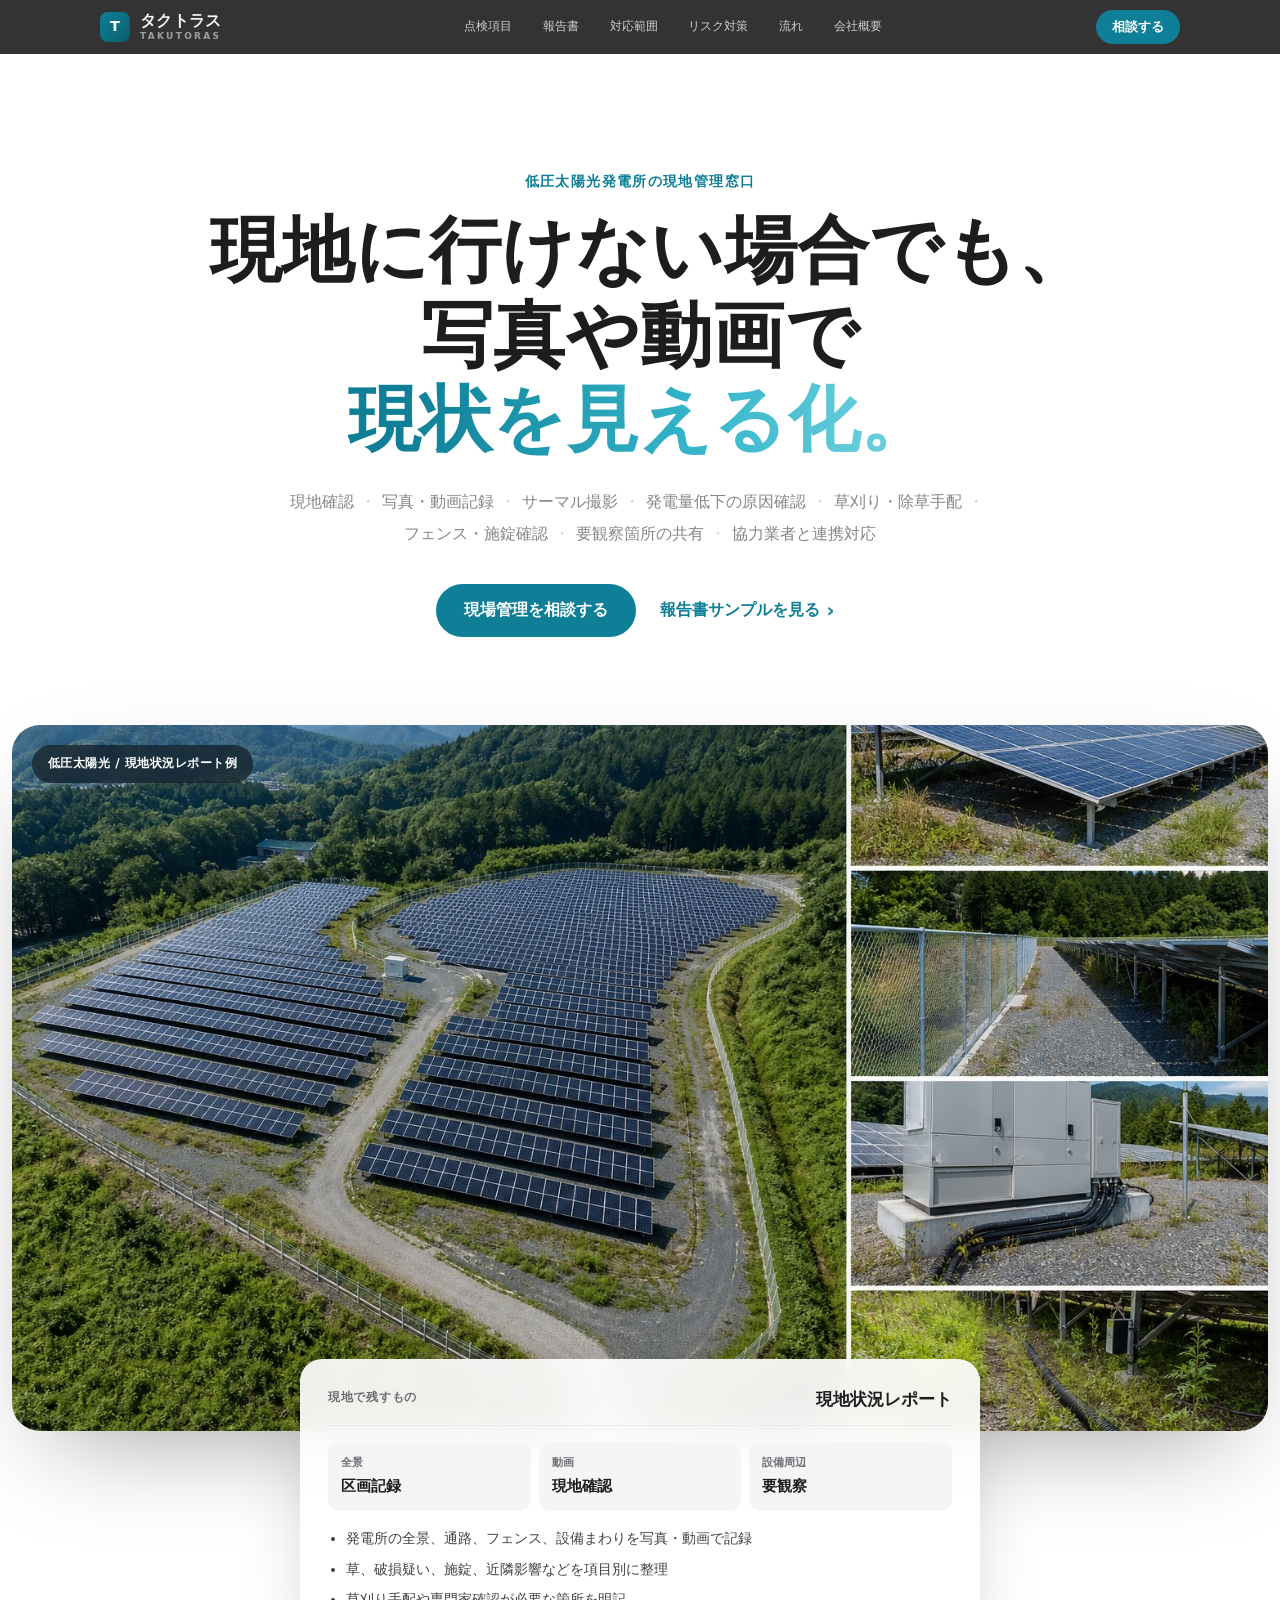
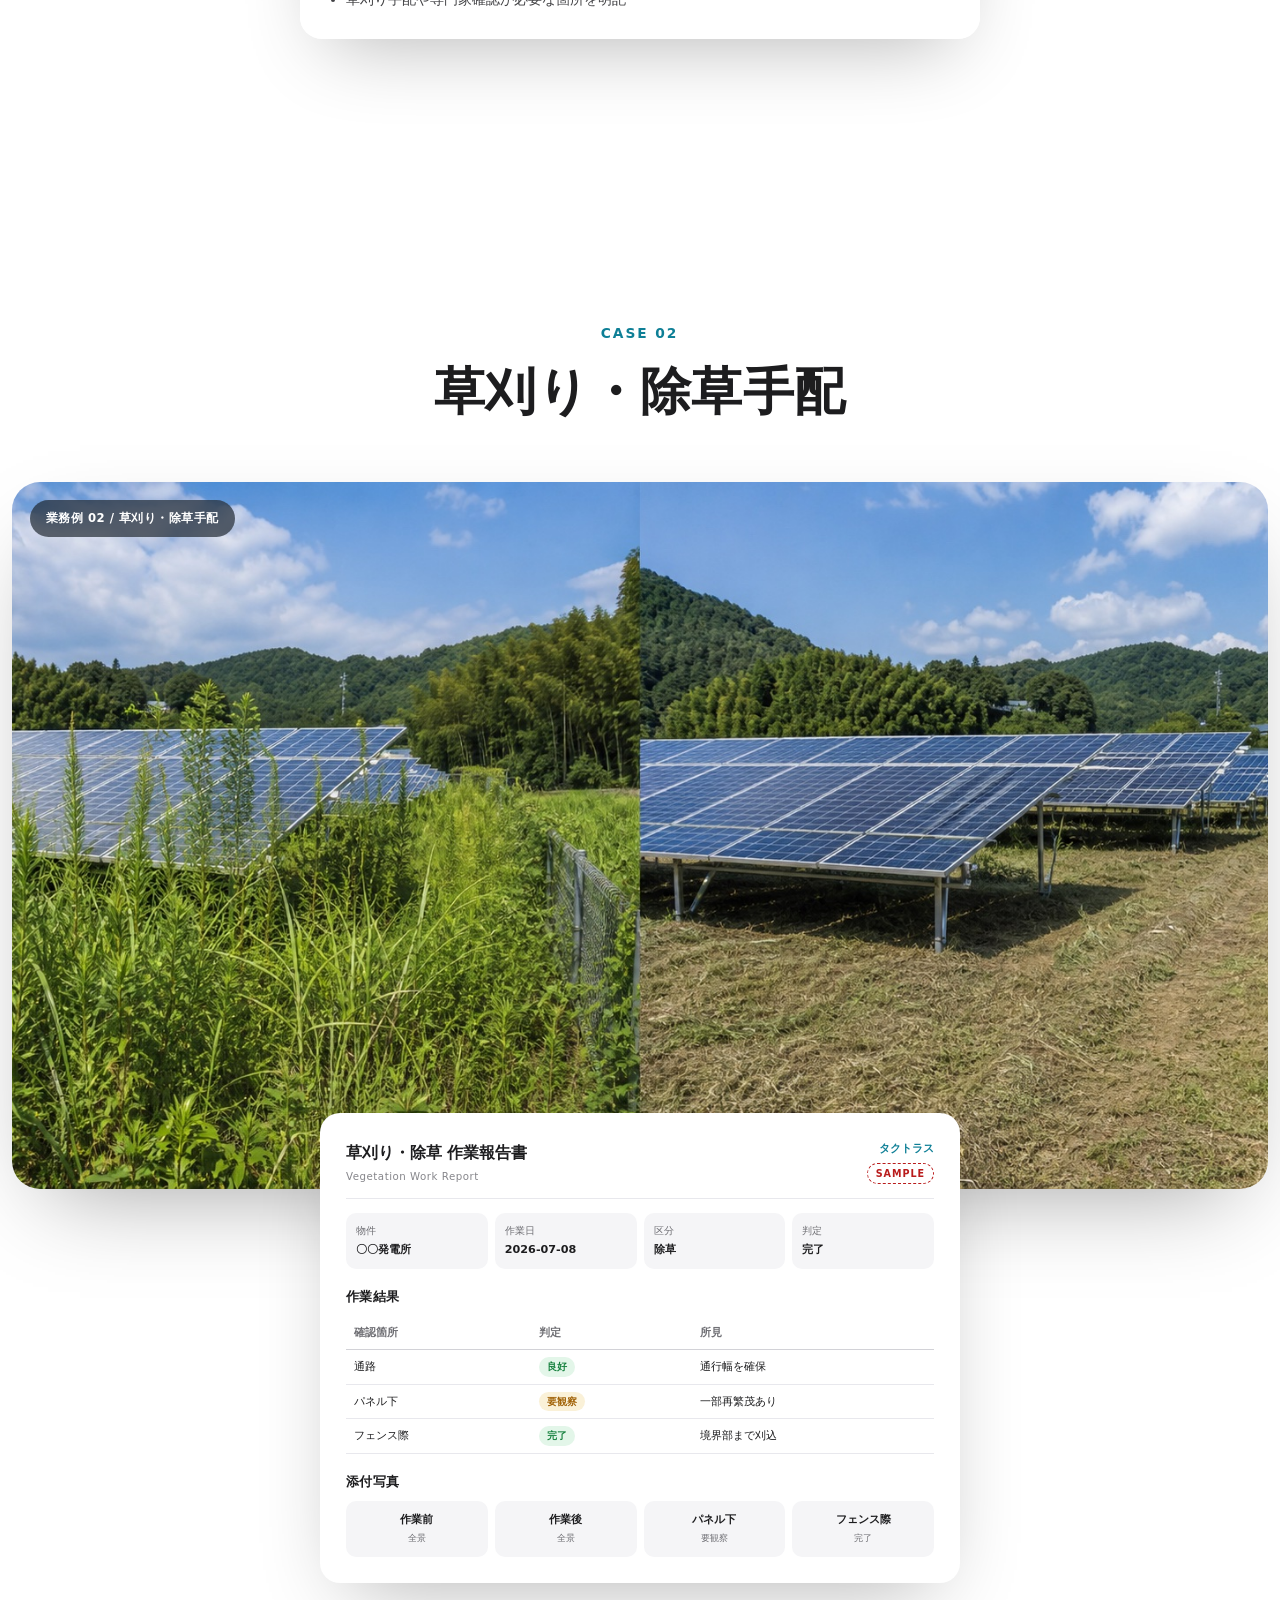
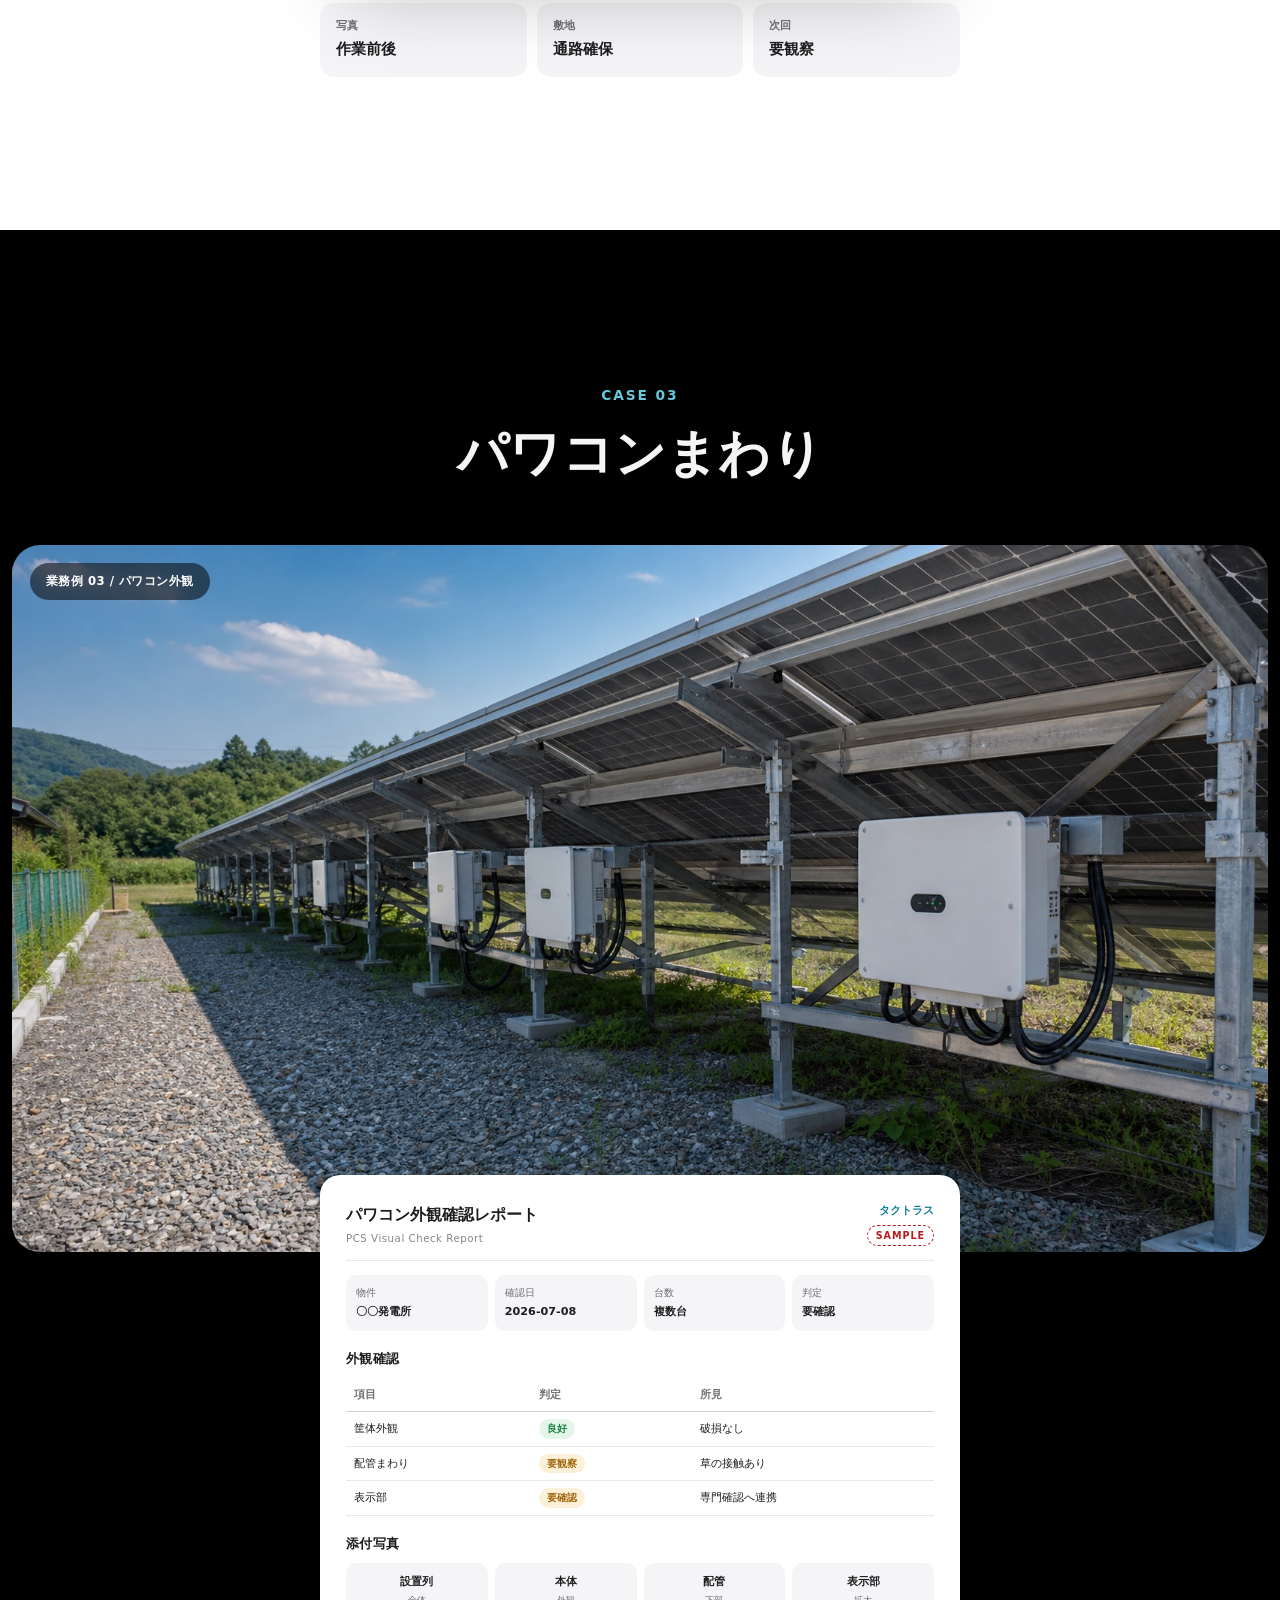
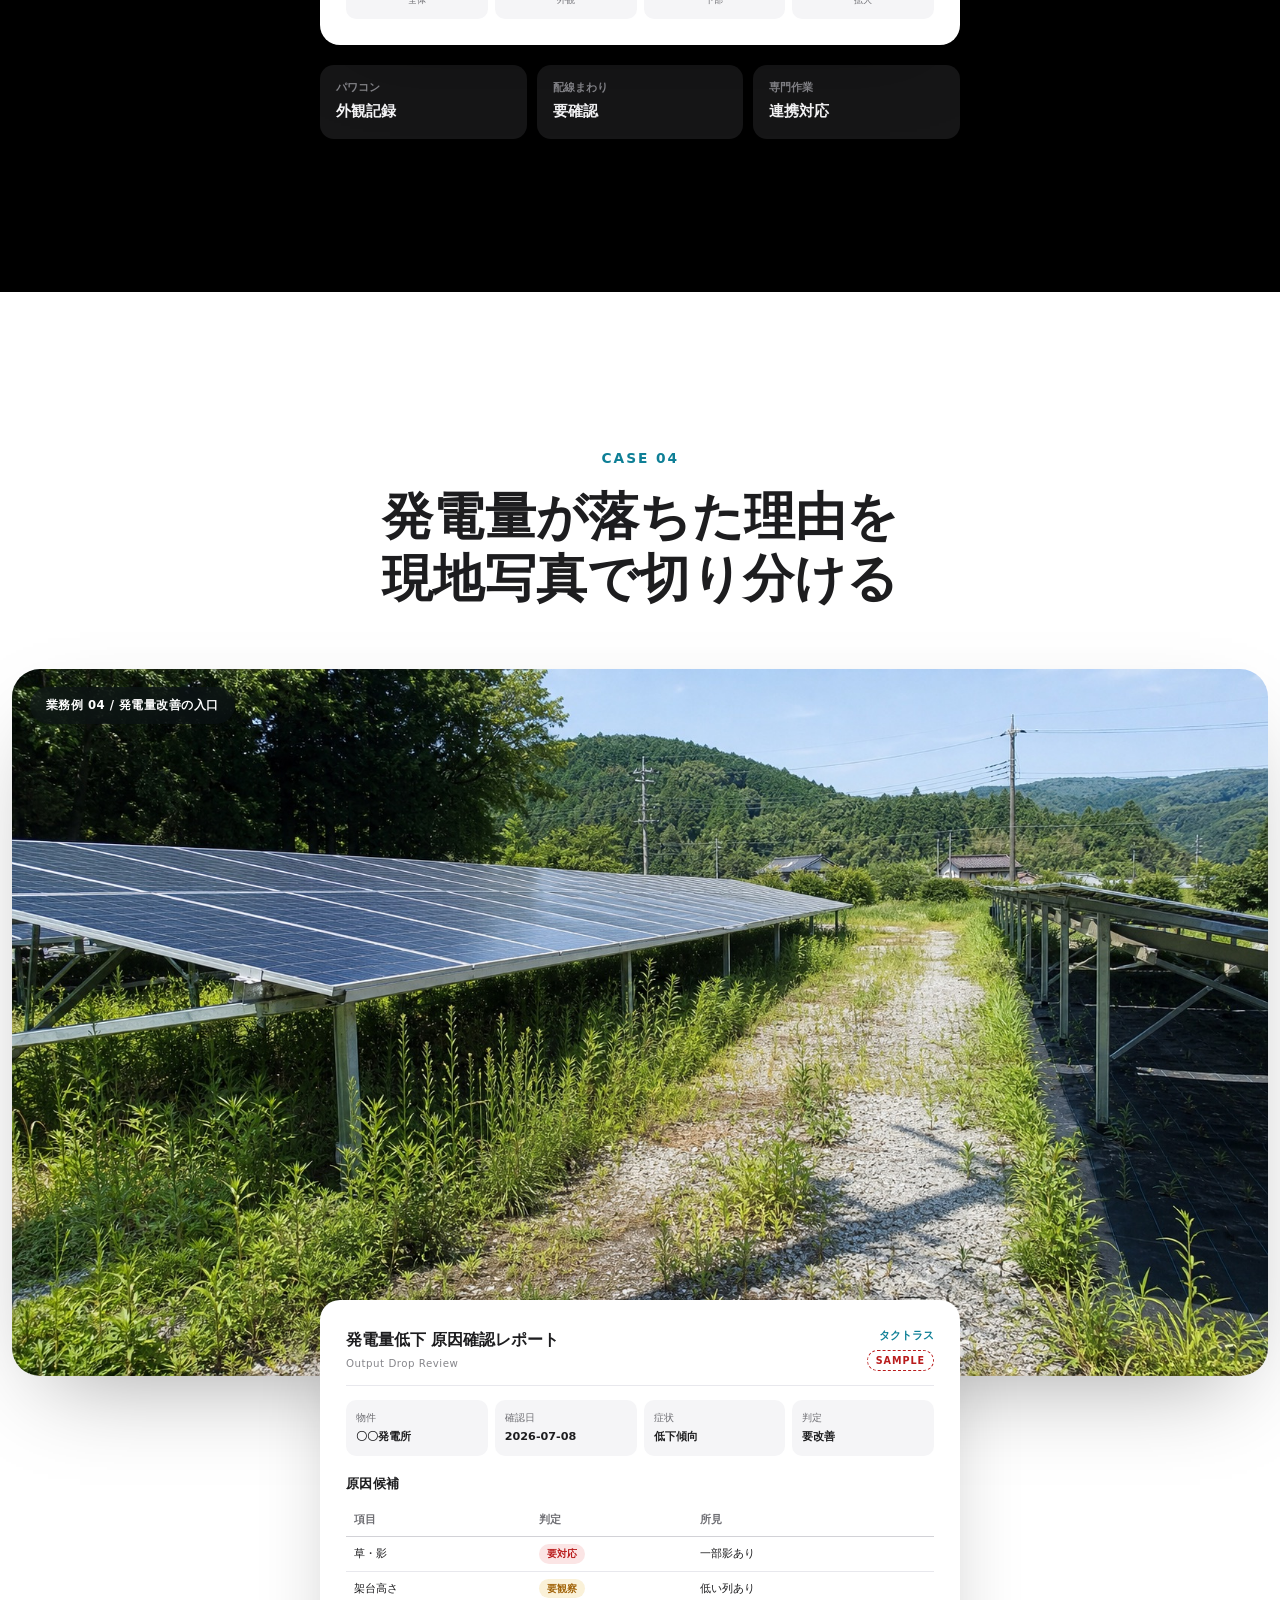
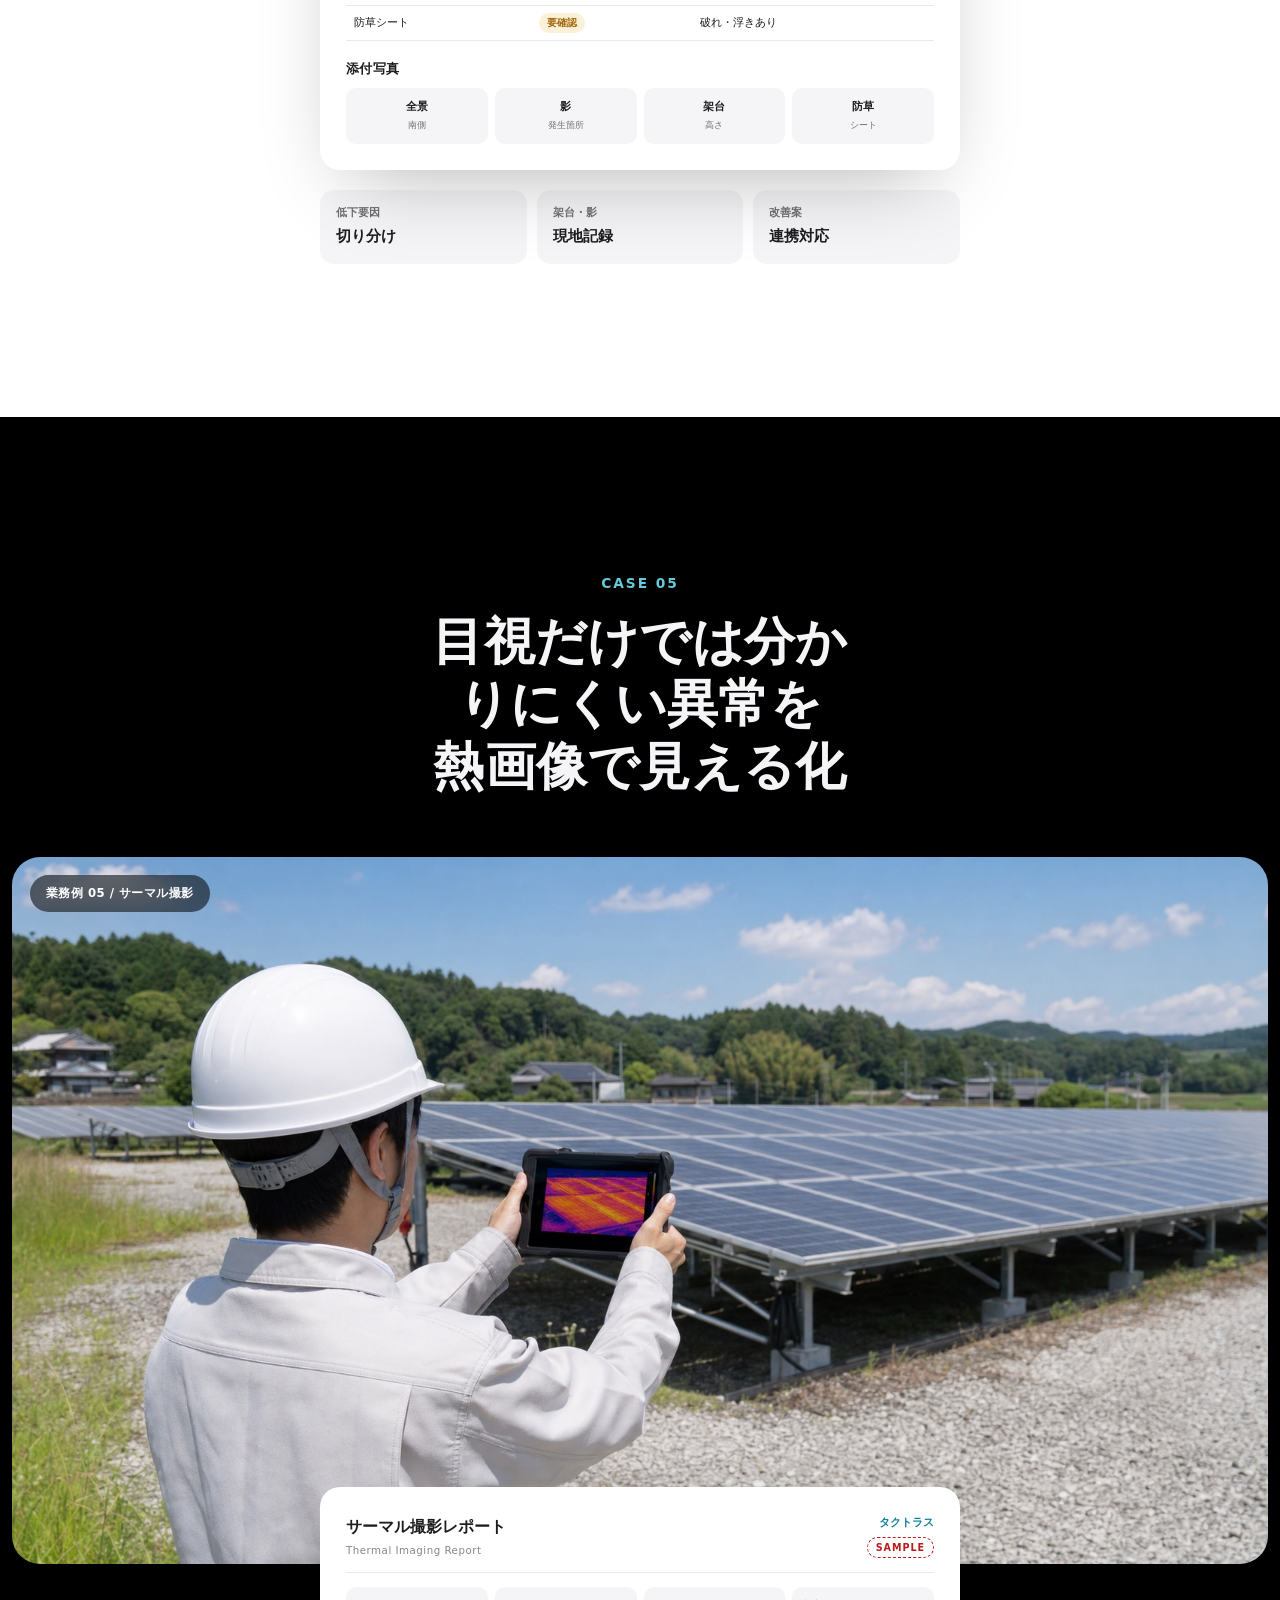
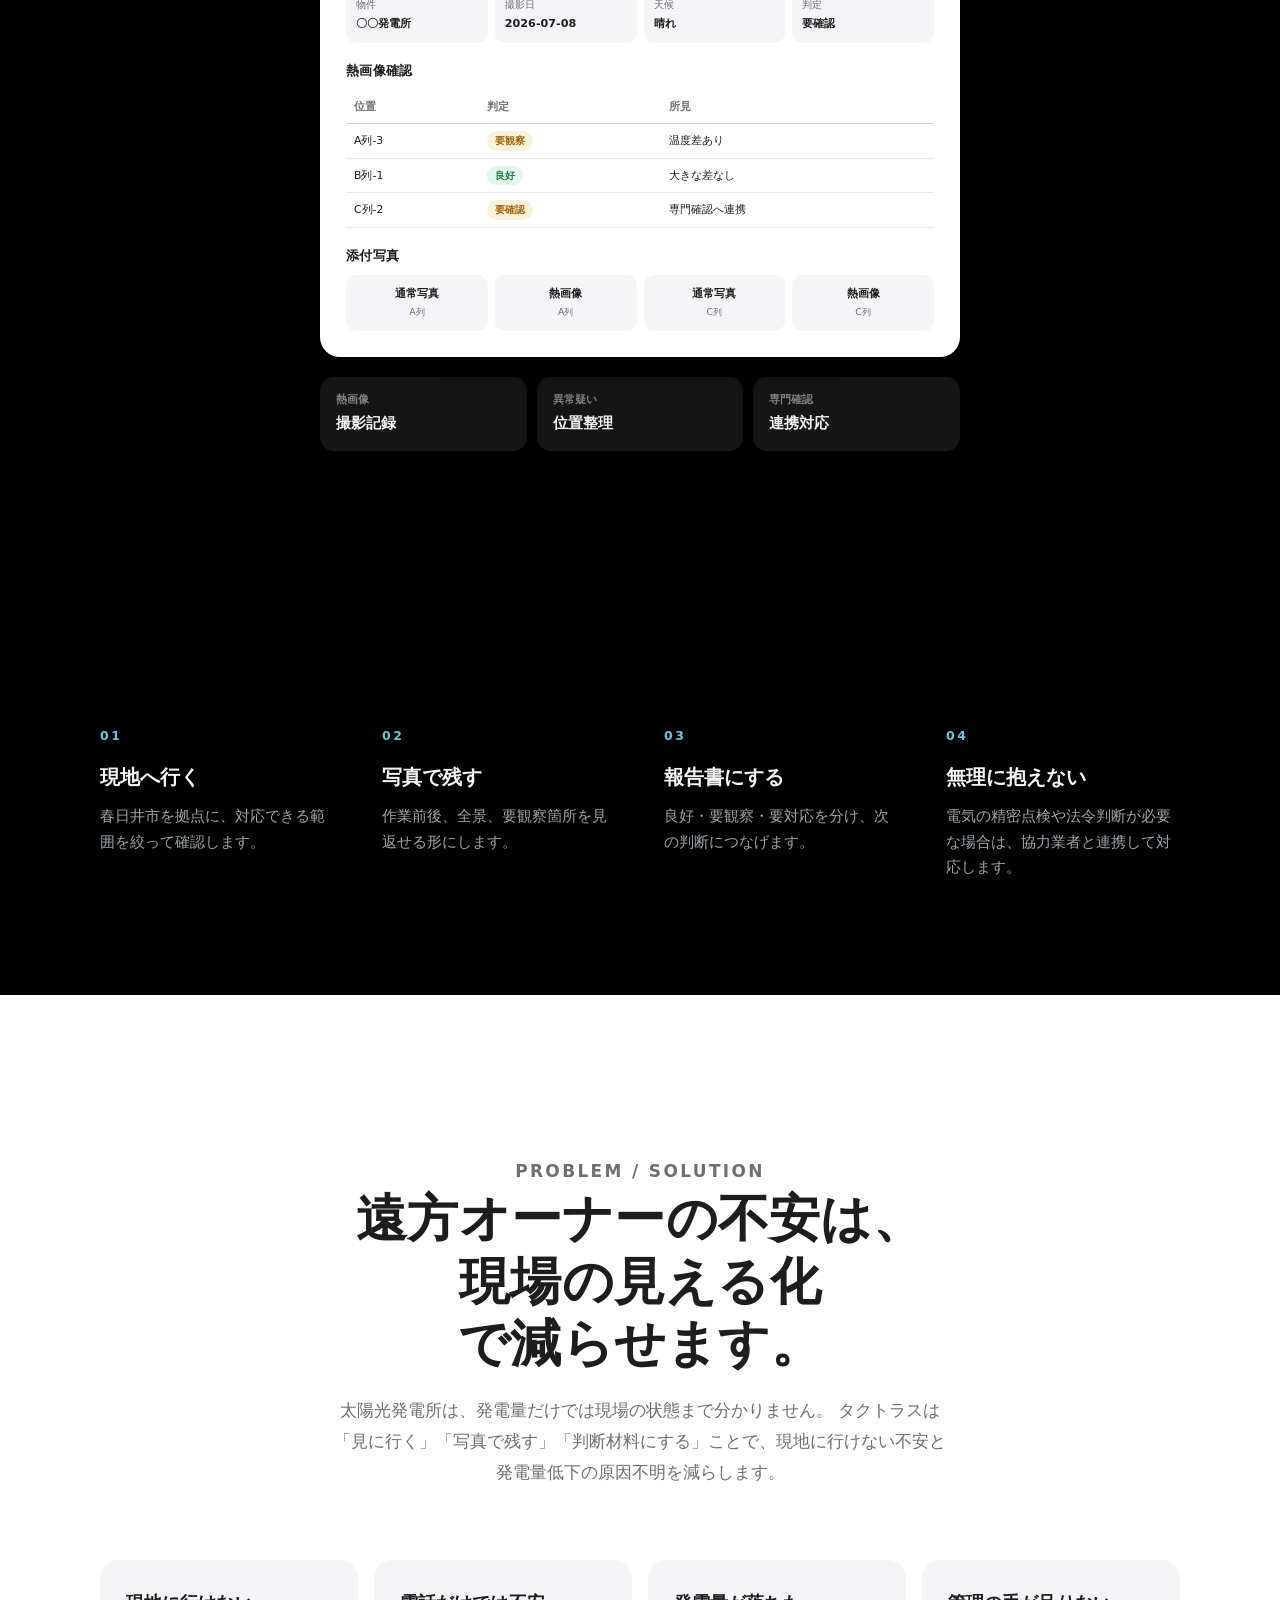
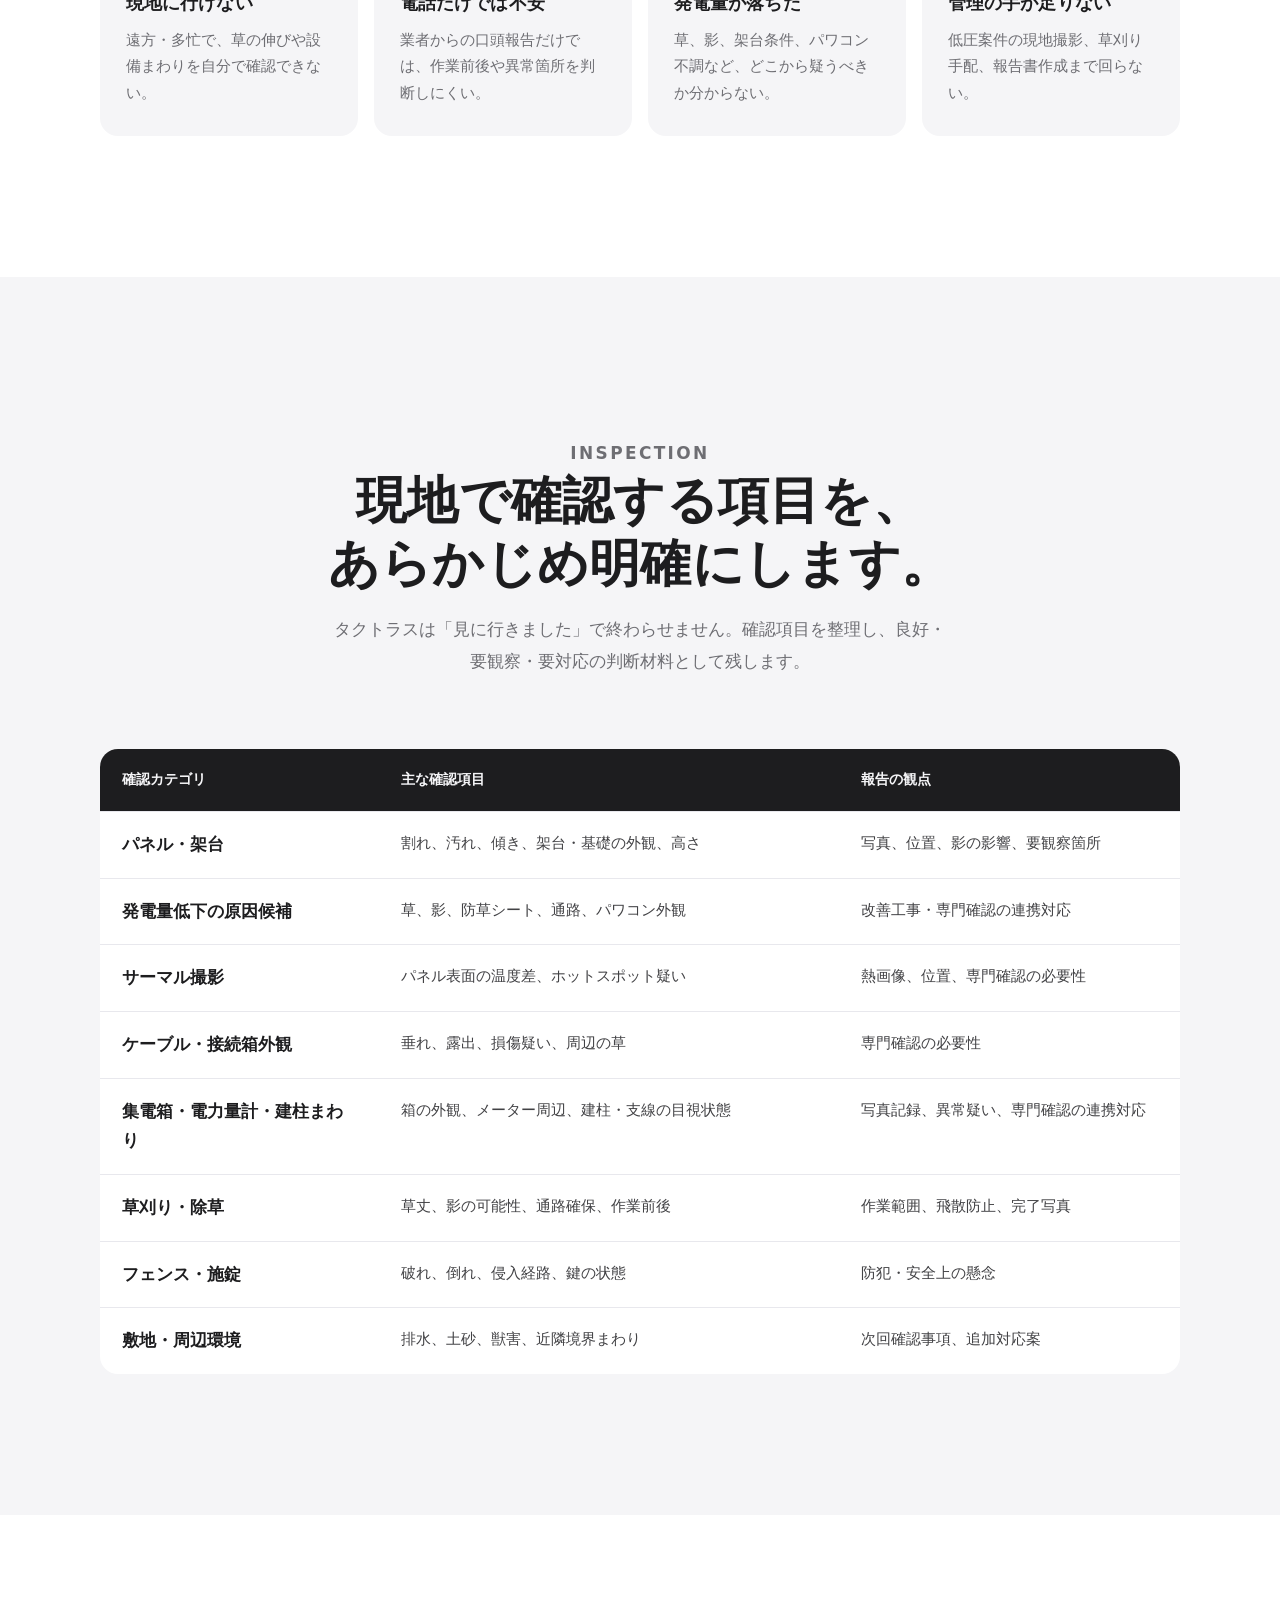
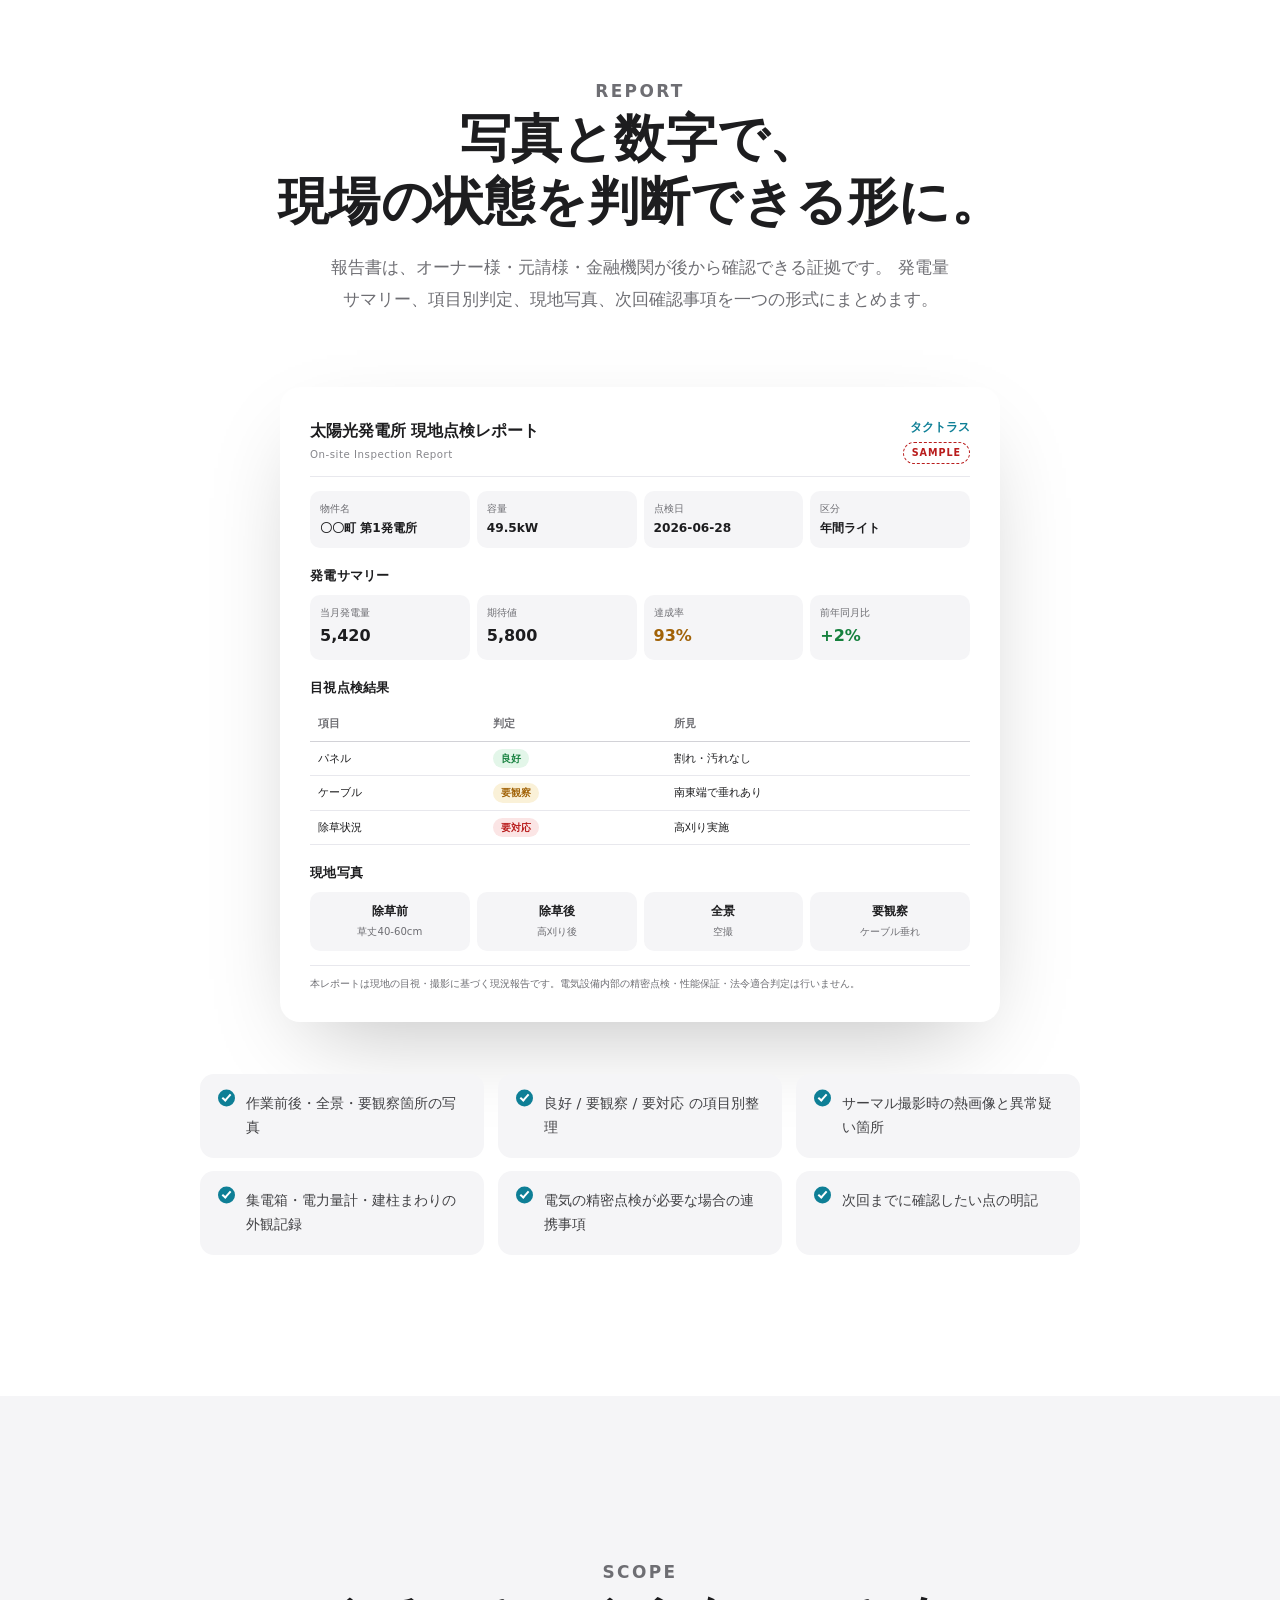
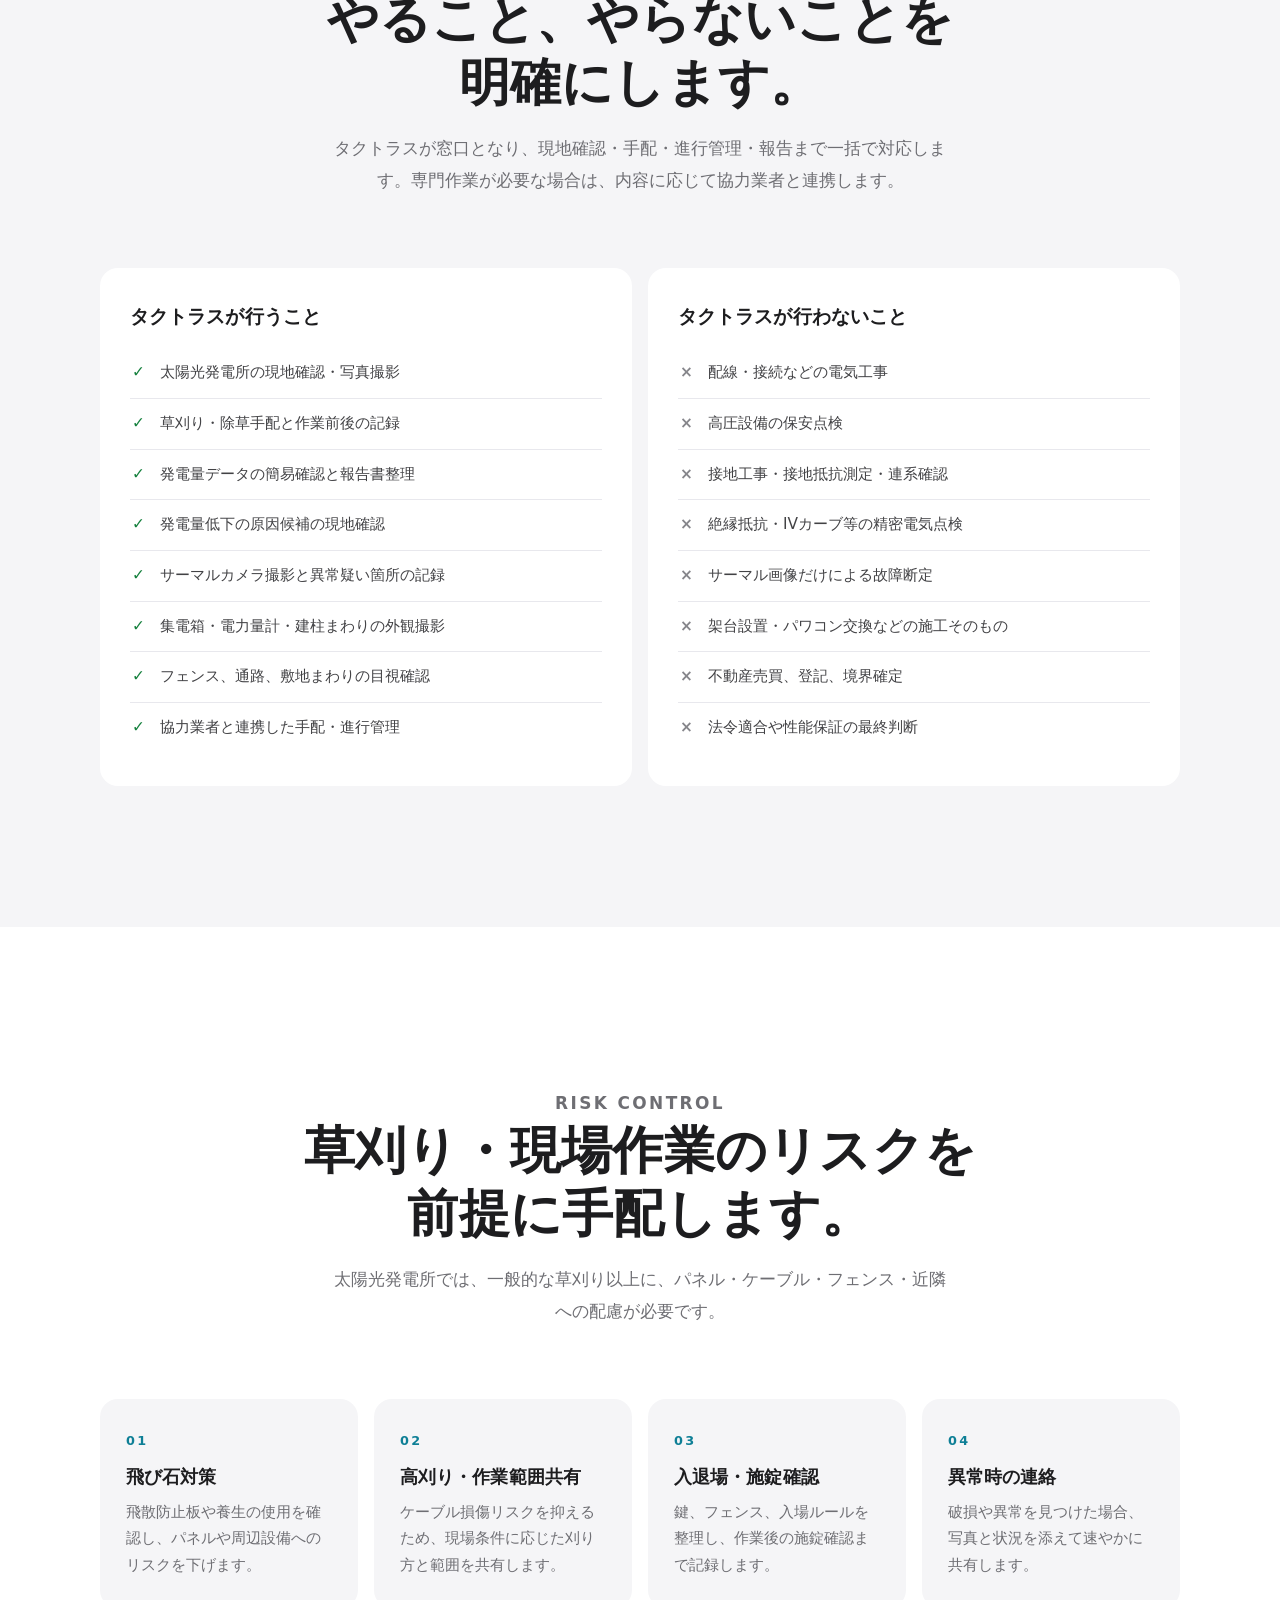
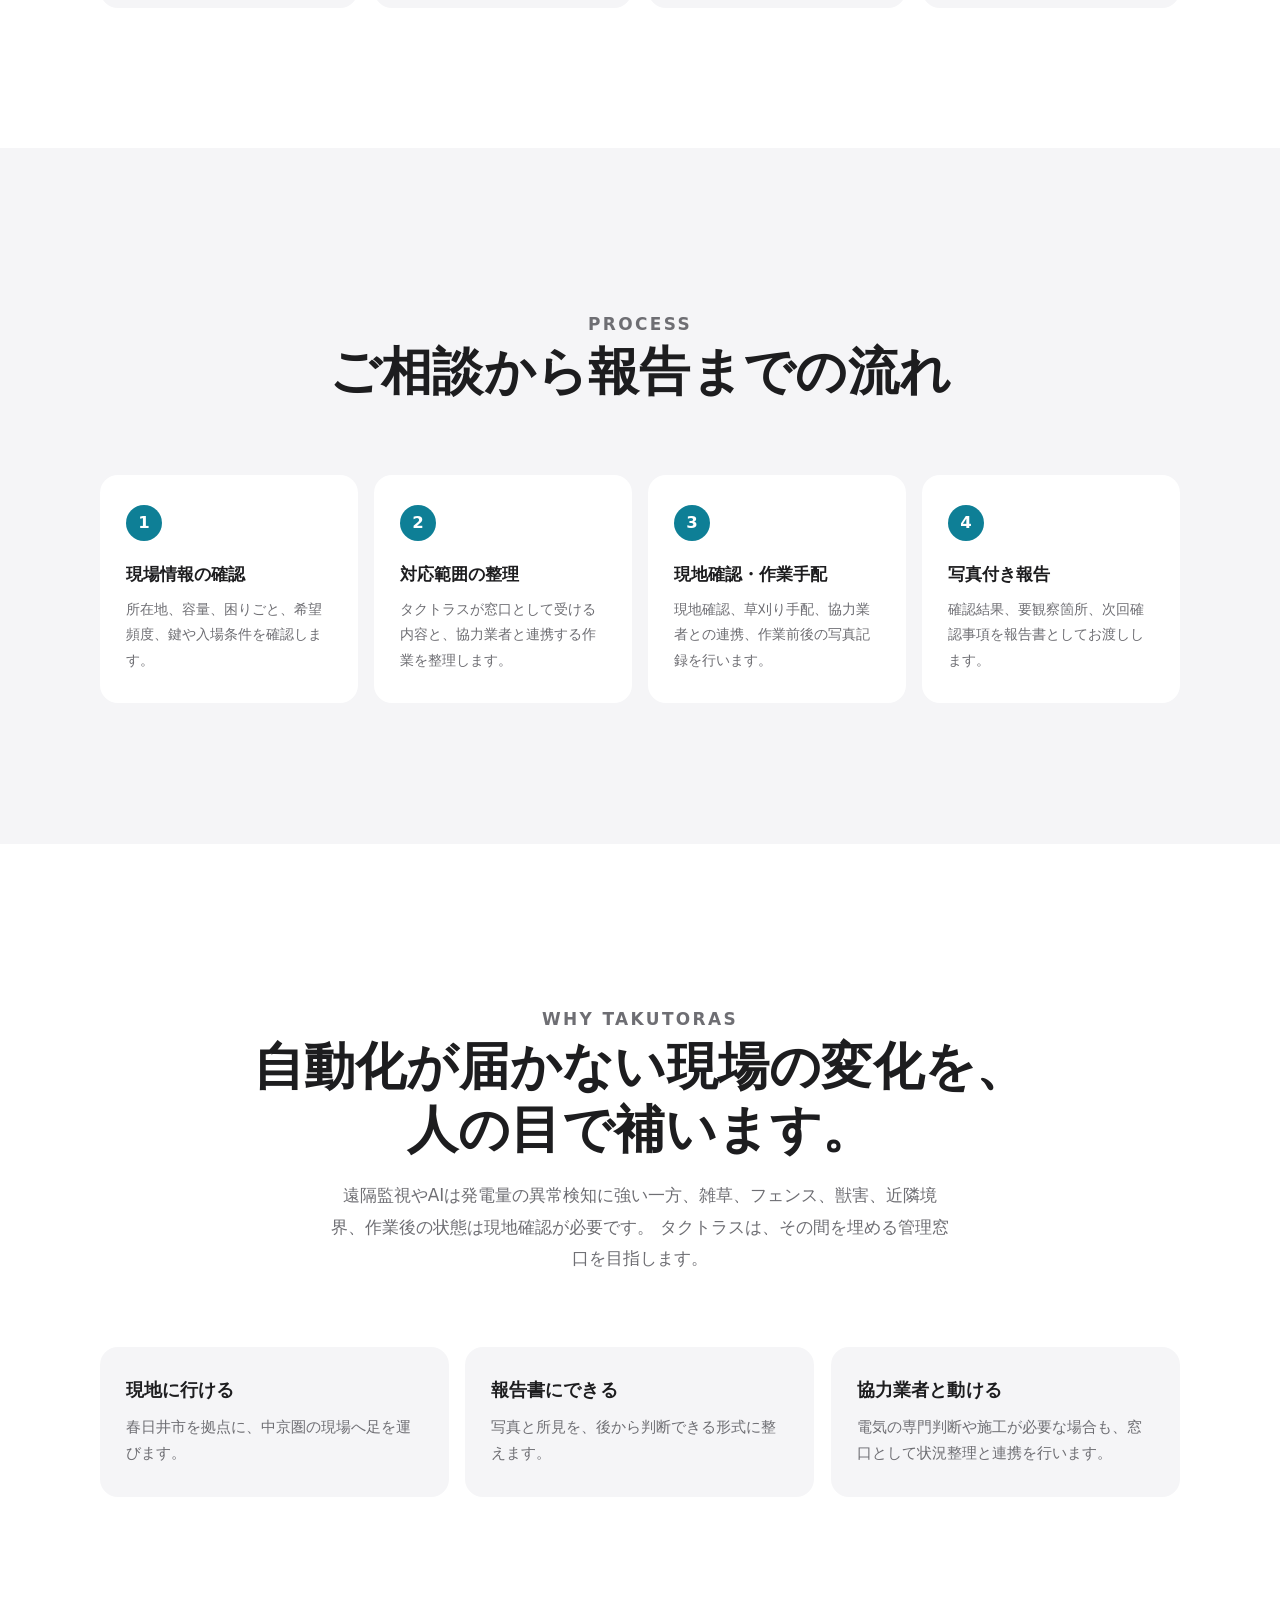
==== commit 4ea0e278: "タクトラスHP: Apple風デザインをさらに強化（v2） 「まだAppleっぽくない」というフィードバックを受けて、配色・構成だけでなく Apple特有の要素を追加。 - 見出しをさらに特大化し、キ" ====
--- a/takutoras-site/index.html
+++ b/takutoras-site/index.html
@@ -8,7 +8,7 @@
       name="description"
       content="タクトラスは、愛知県春日井市を拠点に、太陽光発電所の現地確認、発電量低下の原因確認、草刈り手配、写真付き報告書作成を行う管理窓口です。"
     />
-    <link rel="stylesheet" href="styles.css?v=20260710-apple-style" />
+    <link rel="stylesheet" href="styles.css?v=20260710-apple-v2" />
   </head>
   <body>
     <header class="site-header">
@@ -35,7 +35,7 @@
           <p class="eyebrow"><span class="keep">低圧太陽光発電所</span>の<span class="keep">現地管理窓口</span></p>
           <h1>
             <span class="h1-line"><span class="keep">現地に行けない場合でも、</span></span>
-            <span class="h1-line"><span class="keep">写真や動画で</span><span class="keep">現状を見える化。</span></span>
+            <span class="h1-line"><span class="keep">写真や動画で</span><span class="keep grad">現状を見える化。</span></span>
           </h1>
           <div class="service-chips" aria-label="対応業務の例">
             <span>現地確認</span>
@@ -127,7 +127,7 @@
         </div>
       </section>
 
-      <section id="case-partner" class="case-section muted" aria-label="専門家連携の業務例">
+      <section id="case-partner" class="case-section dark" aria-label="専門家連携の業務例">
         <div class="wrap case-inner">
           <div class="case-head">
             <p class="eyebrow">Case 03</p>
@@ -225,7 +225,7 @@
         </div>
       </section>
 
-      <section id="case-thermal" class="case-section muted" aria-label="サーマルカメラ撮影の業務例">
+      <section id="case-thermal" class="case-section dark" aria-label="サーマルカメラ撮影の業務例">
         <div class="wrap case-inner">
           <div class="case-head">
             <p class="eyebrow">Case 05</p>
@@ -672,5 +672,35 @@
         本サイトの報告書サンプルは構成説明のためのイメージです。タクトラスは電気設備内部の精密点検、性能保証、法令適合判定、不動産売買仲介、登記、境界確定を行いません。
       </div>
     </footer>
+    <script>
+      (function () {
+        if (window.matchMedia("(prefers-reduced-motion: reduce)").matches) return;
+        var els = document.querySelectorAll(
+          ".section-head,.case-head,.hero-report-sample,.case-card,.case-sample,.case-report," +
+          ".audience-grid article,.risk-grid article,.why-grid article,.partner-grid article," +
+          ".process-list li,.check-list li,.proof-item,.inspection-table,.company-panel," +
+          ".faq-list details,.scope-card,.contact-form,.contact-cards div"
+        );
+        els.forEach(function (el) { el.classList.add("reveal"); });
+        var io = new IntersectionObserver(
+          function (entries) {
+            entries.forEach(function (e) {
+              if (e.isIntersecting) {
+                e.target.classList.add("in");
+                io.unobserve(e.target);
+              }
+            });
+          },
+          { rootMargin: "0px 0px -8% 0px", threshold: 0.08 }
+        );
+        els.forEach(function (el) {
+          var idx = el.parentElement
+            ? Array.prototype.indexOf.call(el.parentElement.children, el)
+            : 0;
+          el.style.transitionDelay = Math.min(idx % 8, 5) * 70 + "ms";
+          io.observe(el);
+        });
+      })();
+    </script>
   </body>
 </html>
--- a/takutoras-site/styles.css
+++ b/takutoras-site/styles.css
@@ -14,7 +14,7 @@
   --hairline-soft: #e8e8ed;
   --accent: #0e7f96;
   --accent-deep: #0a606f;
-  --dark: #0b1216;
+  --dark: #000000;
   --dark-tile: rgba(255, 255, 255, 0.06);
   --ok: #15803d;
   --warn: #a16207;
@@ -82,7 +82,7 @@
   position: sticky;
   top: 0;
   z-index: 20;
-  background: rgba(18, 22, 26, 0.82);
+  background: rgba(0, 0, 0, 0.8);
   backdrop-filter: blur(20px) saturate(1.8);
   -webkit-backdrop-filter: blur(20px) saturate(1.8);
 }
@@ -134,9 +134,9 @@
   display: flex;
   align-items: center;
   gap: clamp(16px, 2.4vw, 34px);
-  color: rgba(245, 245, 247, 0.78);
-  font-size: 0.8rem;
-  font-weight: 500;
+  color: rgba(245, 245, 247, 0.8);
+  font-size: 0.76rem;
+  font-weight: 400;
   white-space: nowrap;
 }
 
@@ -191,14 +191,14 @@
 }
 
 h1 {
-  font-size: clamp(2.1rem, 5vw, 3.8rem);
-  line-height: 1.24;
+  font-size: clamp(2.2rem, 5.6vw, 4.6rem);
+  line-height: 1.18;
   font-weight: 700;
 }
 
 h2 {
-  font-size: clamp(1.75rem, 3.4vw, 2.8rem);
-  line-height: 1.3;
+  font-size: clamp(1.9rem, 4vw, 3.2rem);
+  line-height: 1.22;
   font-weight: 700;
 }
 
@@ -294,18 +294,24 @@
   display: flex;
   flex-wrap: wrap;
   justify-content: center;
-  gap: 8px;
+  gap: 4px 0;
   max-width: 720px;
-  margin: 28px auto 0;
+  margin: 26px auto 0;
 }
 
 .service-chips span {
-  padding: 7px 14px;
-  color: var(--ink-2);
-  background: var(--bg-alt);
-  border-radius: 999px;
-  font-size: 0.82rem;
-  font-weight: 600;
+  padding: 0;
+  color: var(--muted-2);
+  background: none;
+  border-radius: 0;
+  font-size: 0.98rem;
+  font-weight: 500;
+}
+
+.service-chips span:not(:last-child)::after {
+  content: "・";
+  margin: 0 6px;
+  color: var(--hairline);
 }
 
 .hero-actions {
@@ -341,16 +347,28 @@
 .btn-secondary {
   color: var(--accent);
   background: transparent;
-  box-shadow: inset 0 0 0 1.5px var(--accent);
+  padding-inline: 10px;
+}
+
+.btn-secondary::after {
+  content: "\203A";
+  margin-left: 7px;
+  font-size: 1.2em;
+  line-height: 1;
+  transition: transform 0.18s ease;
 }
 
 .btn-secondary:hover {
-  color: #fff;
-  background: var(--accent);
+  color: var(--accent-deep);
+}
+
+.btn-secondary:hover::after {
+  transform: translateX(3px);
 }
 
 .hero-media {
   position: relative;
+  width: min(1320px, calc(100% - 24px));
   margin-top: clamp(52px, 7vw, 88px);
 }
 
@@ -456,7 +474,7 @@
 /* ============ Case sections（中央見出し→画像→報告書） ============ */
 
 .case-section {
-  padding: clamp(90px, 11vw, 140px) 0;
+  padding: clamp(100px, 12vw, 160px) 0;
   background: var(--bg);
 }
 
@@ -481,8 +499,8 @@
 
 .case-card {
   position: relative;
-  width: 100%;
-  margin-top: clamp(40px, 5vw, 60px);
+  width: min(1320px, calc(100vw - 24px));
+  margin: clamp(40px, 5vw, 60px) calc(50% - 50vw + 12px) 0;
 }
 
 .case-label.small {
@@ -1473,3 +1491,66 @@
     justify-content: flex-start;
   }
 }
+
+
+/* ============ Apple v2: gradient text ============ */
+
+.grad {
+  background: linear-gradient(92deg, var(--accent) 10%, #35b6ca 60%, #6fd0de 95%);
+  -webkit-background-clip: text;
+  background-clip: text;
+  color: transparent;
+  -webkit-text-fill-color: transparent;
+}
+
+/* ============ Apple v2: dark case panels ============ */
+
+.case-section.dark {
+  background: var(--dark);
+}
+
+.case-section.dark .eyebrow {
+  color: #66c8d8;
+}
+
+.case-section.dark h2 {
+  color: #f5f5f7;
+}
+
+.case-section.dark .case-report div {
+  background: #161617;
+}
+
+.case-section.dark .case-report span {
+  color: #86868b;
+}
+
+.case-section.dark .case-report strong {
+  color: #f5f5f7;
+}
+
+.case-section.dark .case-card img {
+  box-shadow: 0 36px 90px -30px rgba(0, 0, 0, 0.9);
+}
+
+/* ============ Apple v2: scroll reveal ============ */
+
+.reveal {
+  opacity: 0;
+  transform: translateY(26px);
+  transition: opacity 0.8s cubic-bezier(0.22, 0.61, 0.36, 1), transform 0.8s cubic-bezier(0.22, 0.61, 0.36, 1);
+  will-change: opacity, transform;
+}
+
+.reveal.in {
+  opacity: 1;
+  transform: none;
+}
+
+@media (prefers-reduced-motion: reduce) {
+  .reveal {
+    opacity: 1;
+    transform: none;
+    transition: none;
+  }
+}
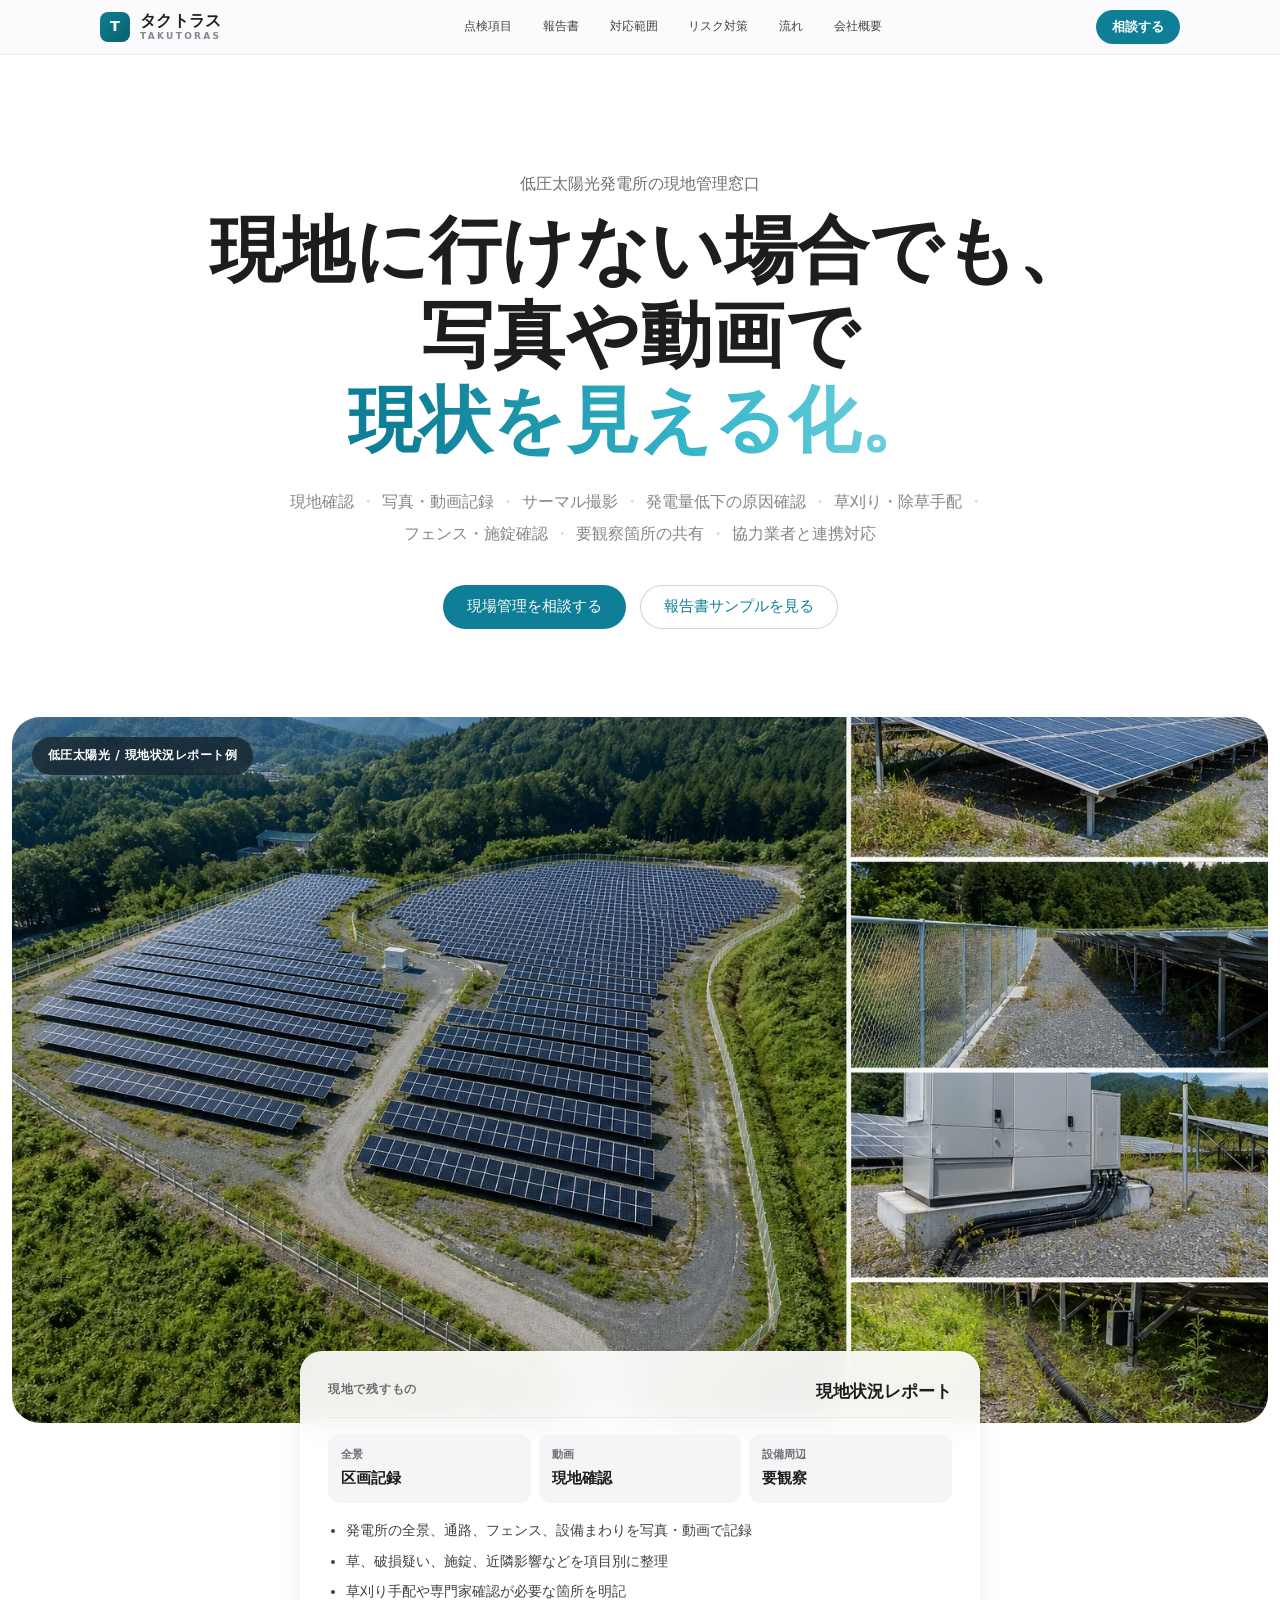
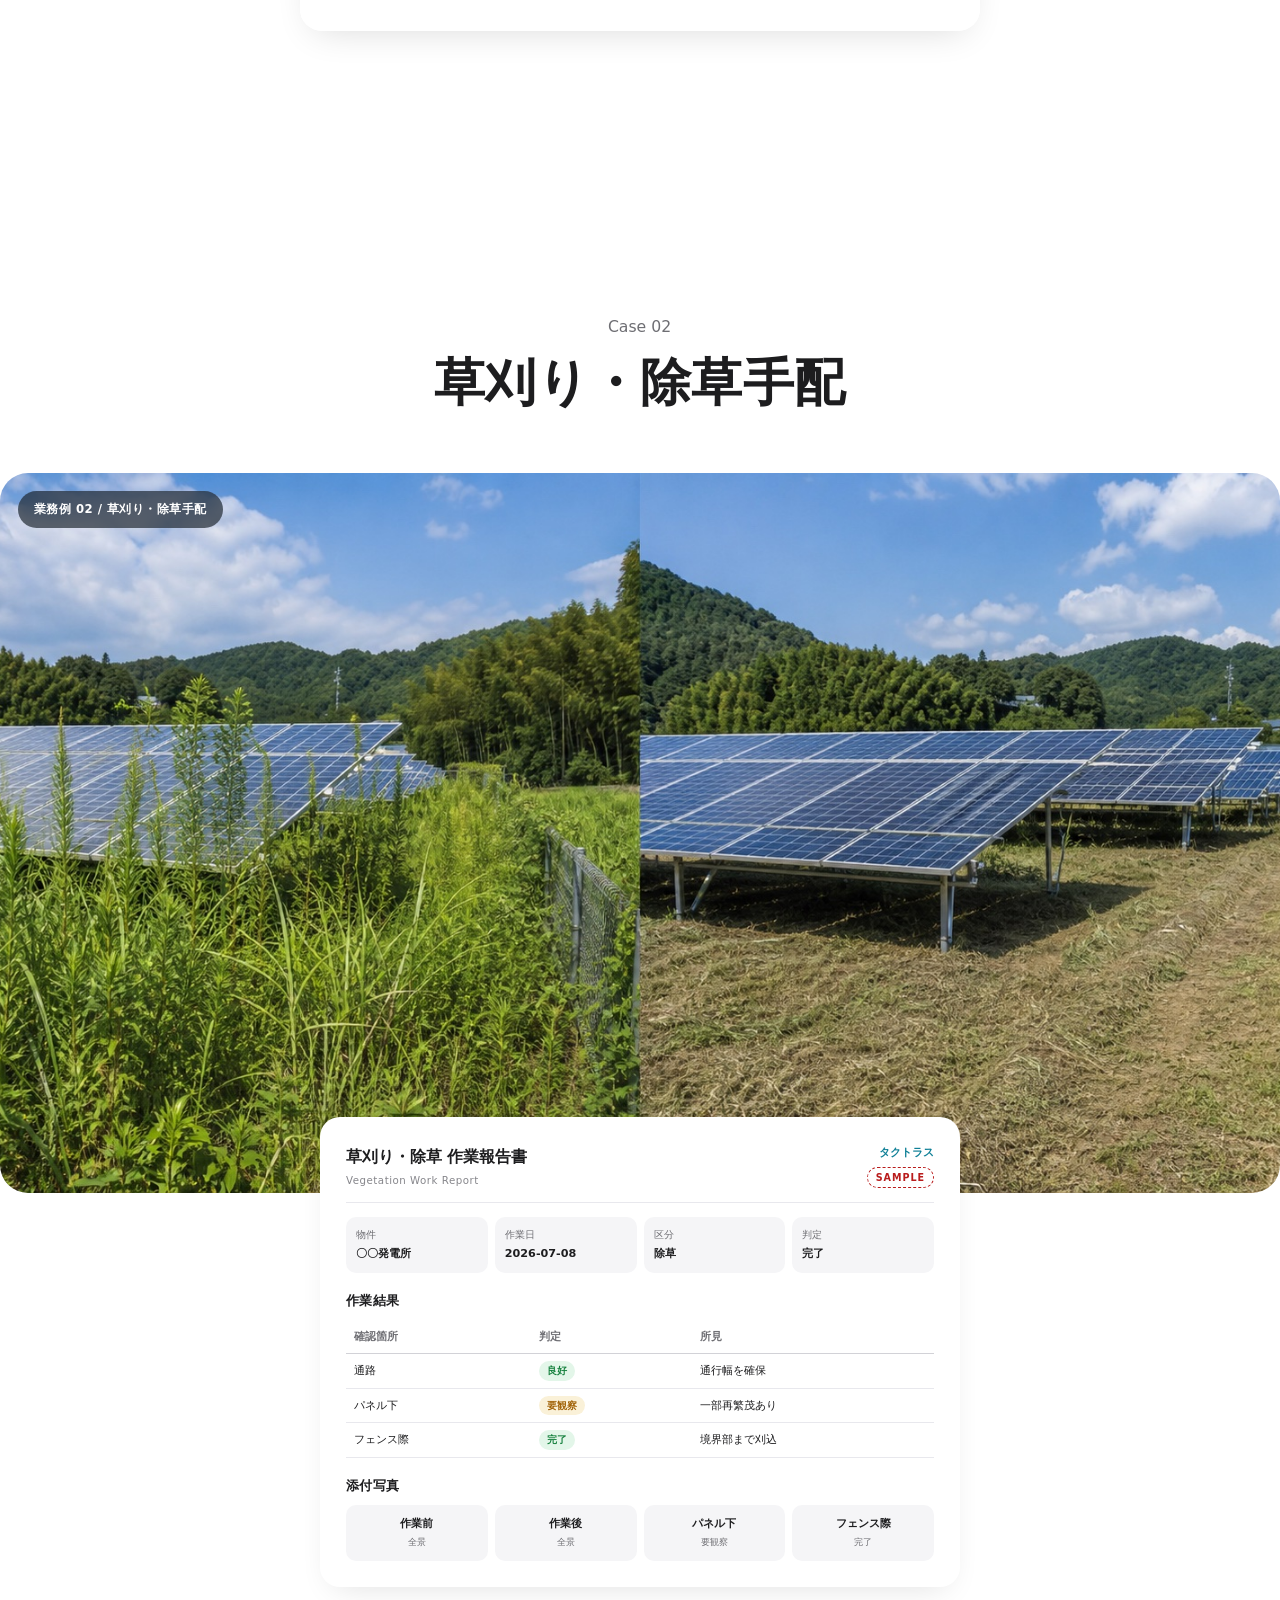
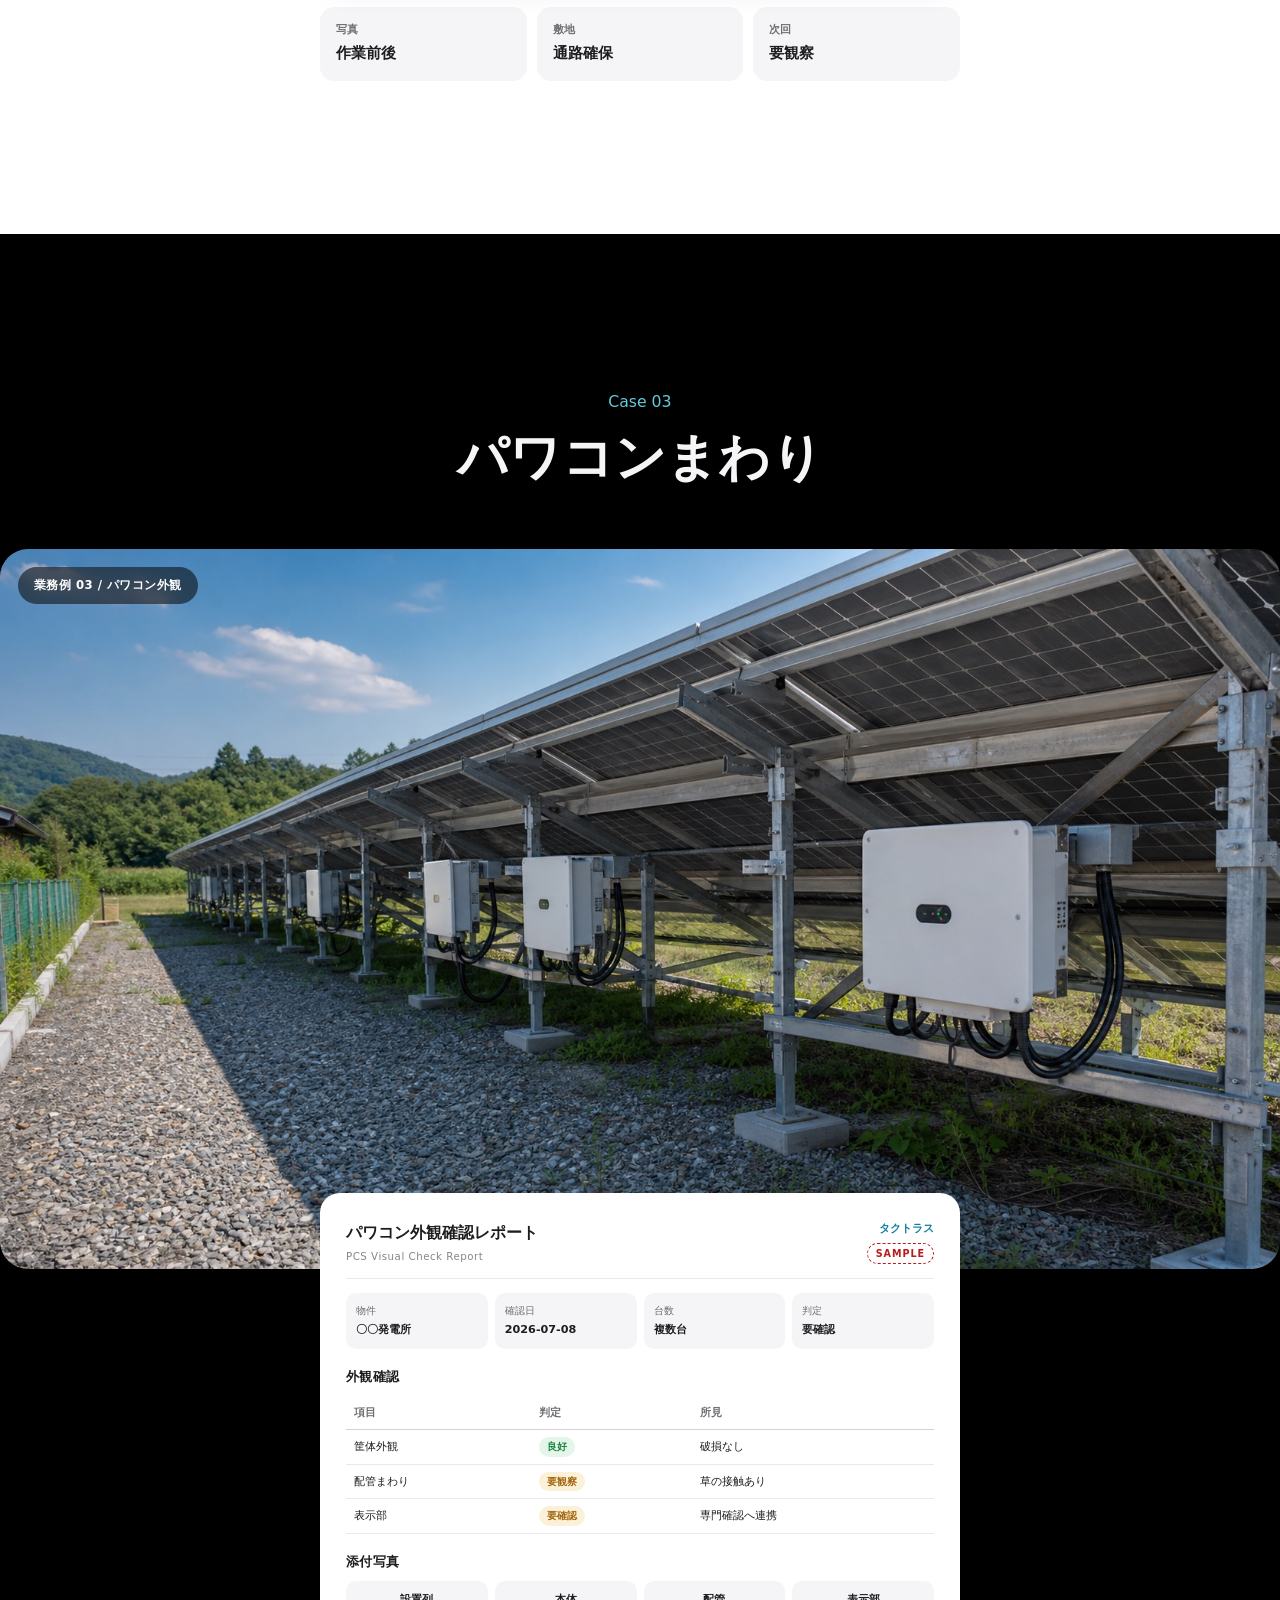
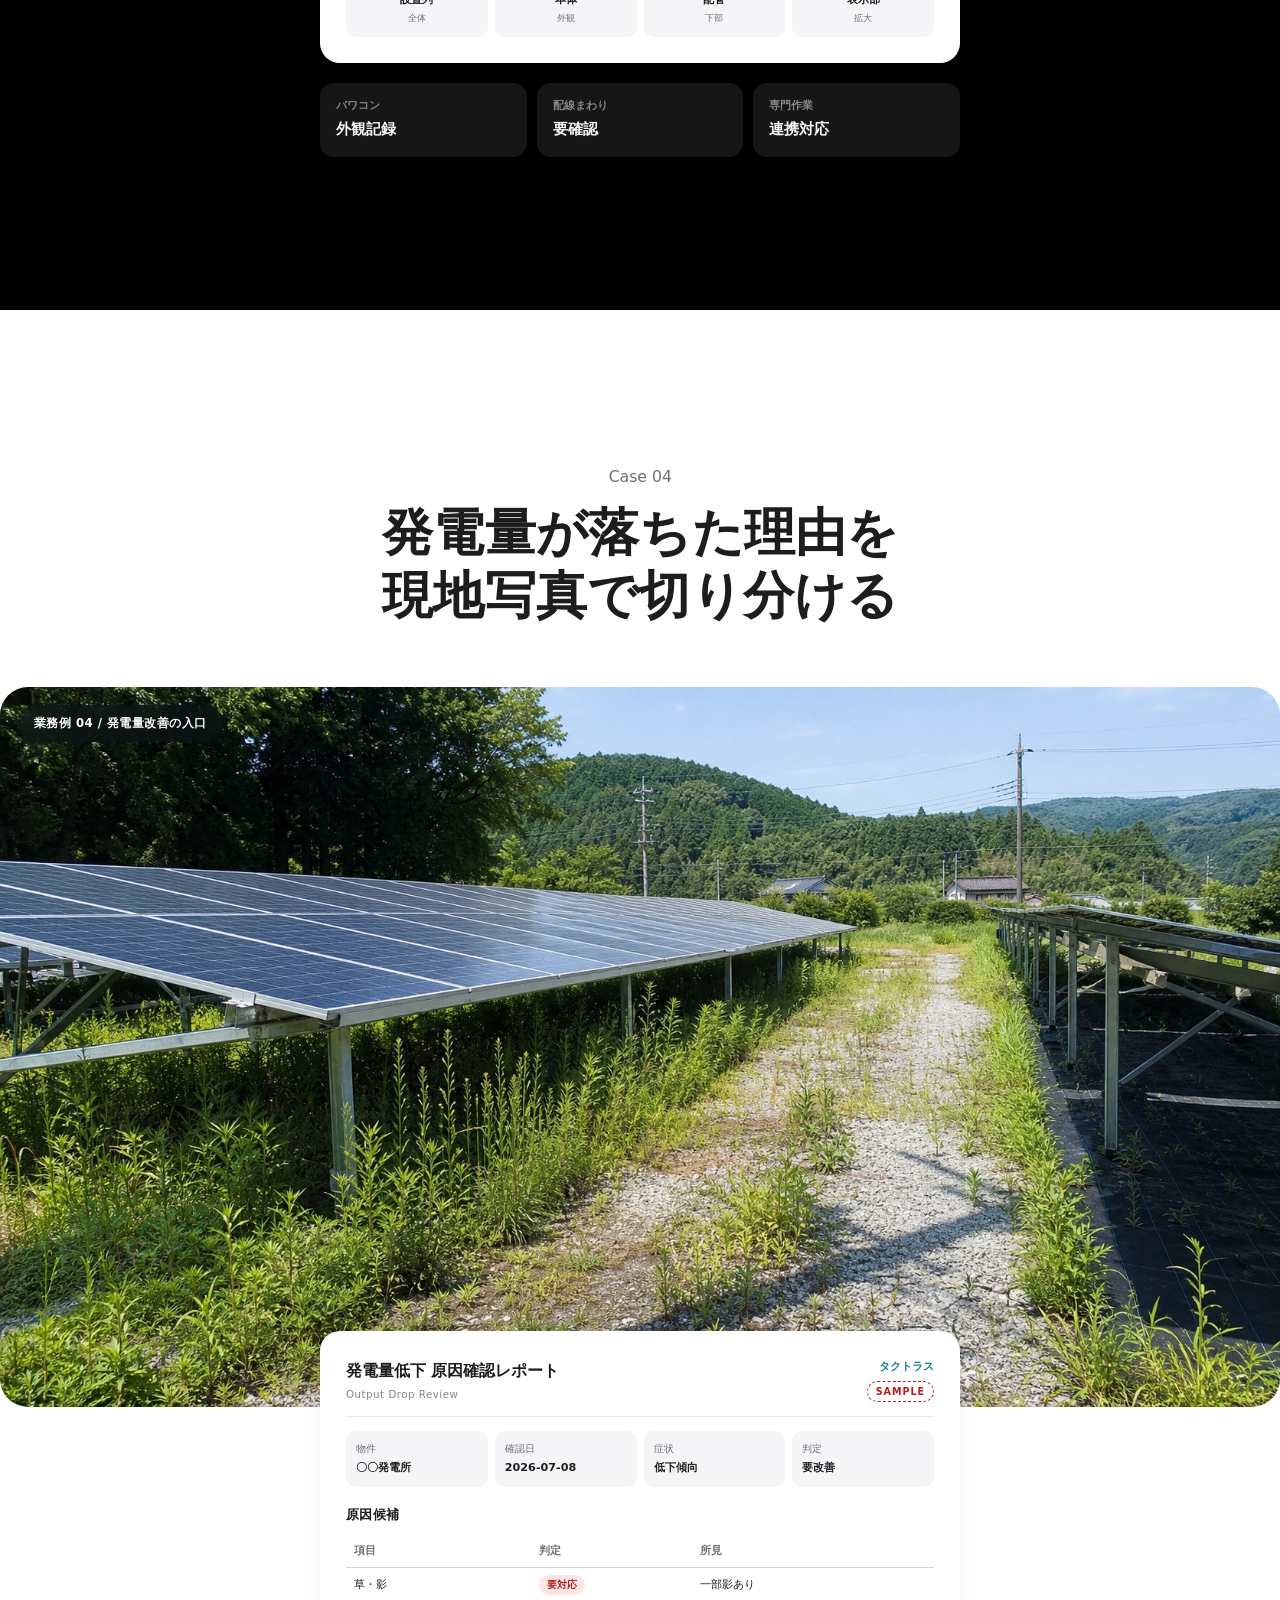
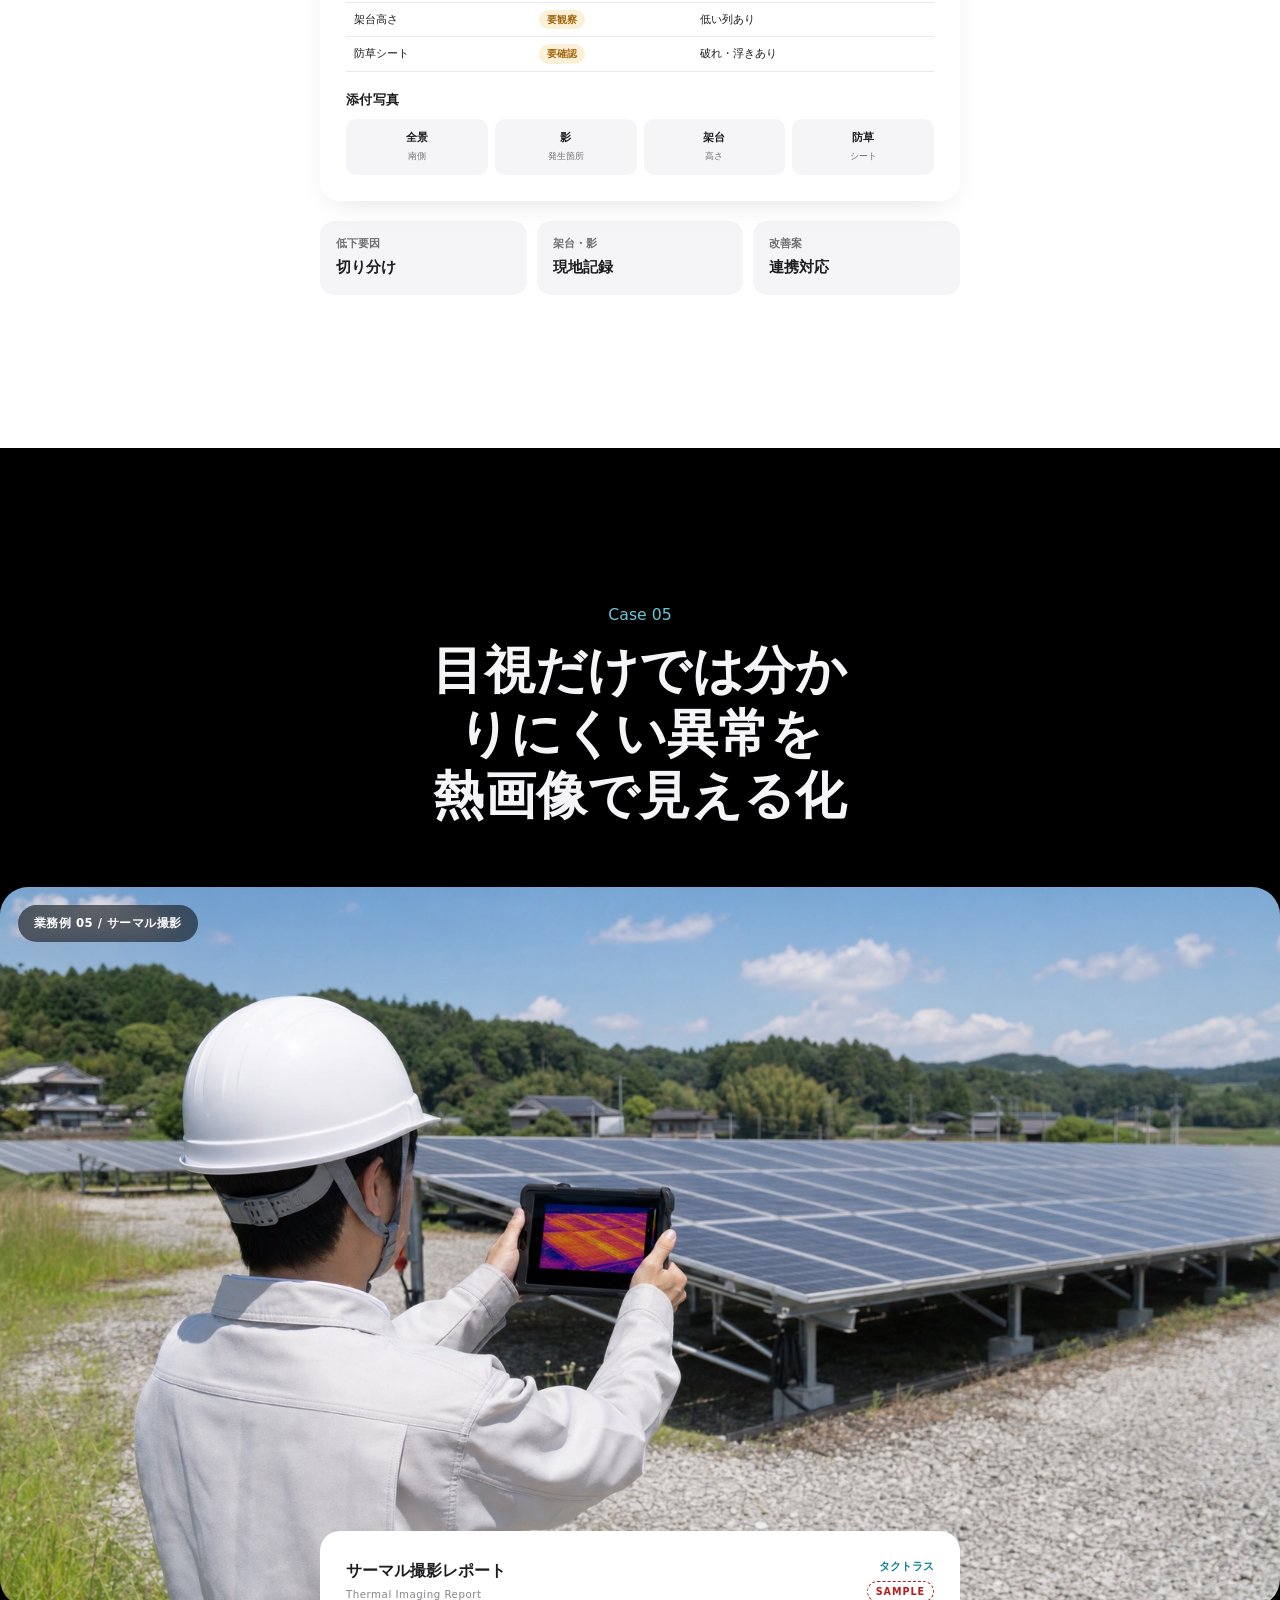
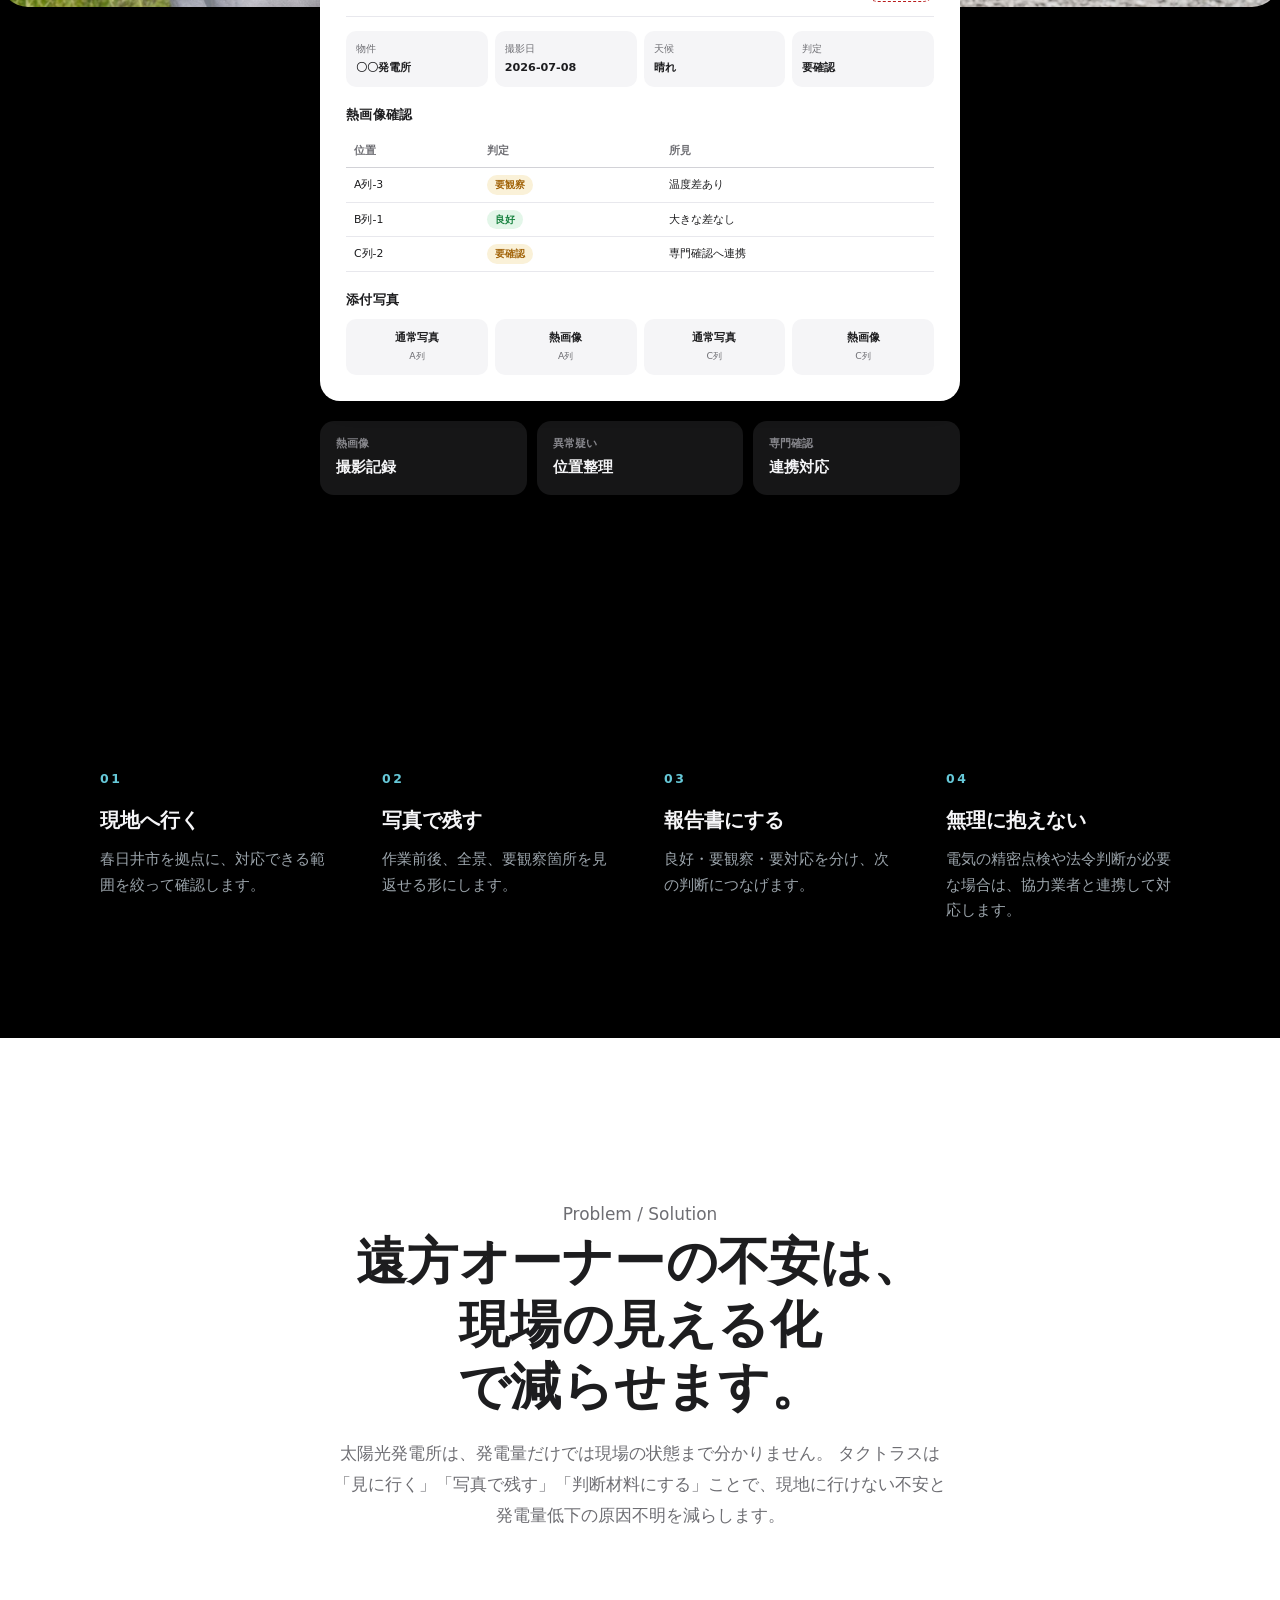
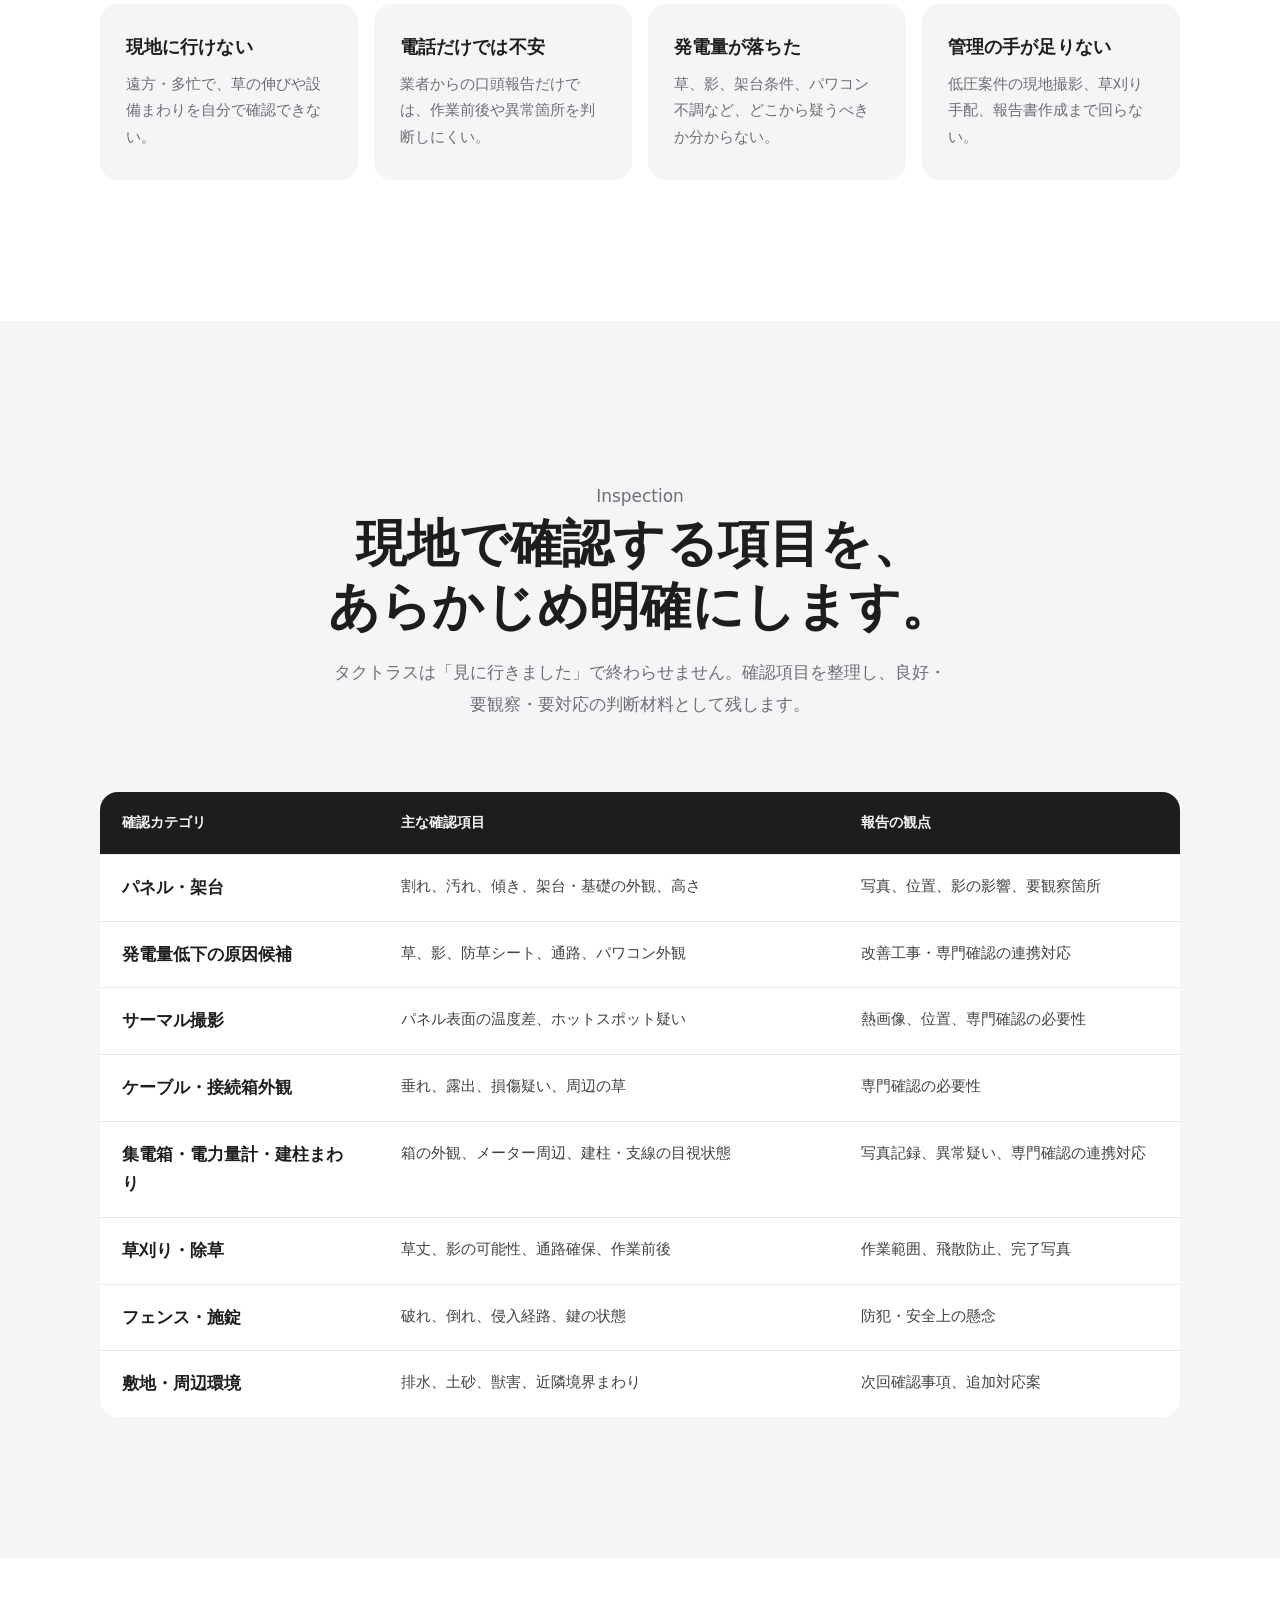
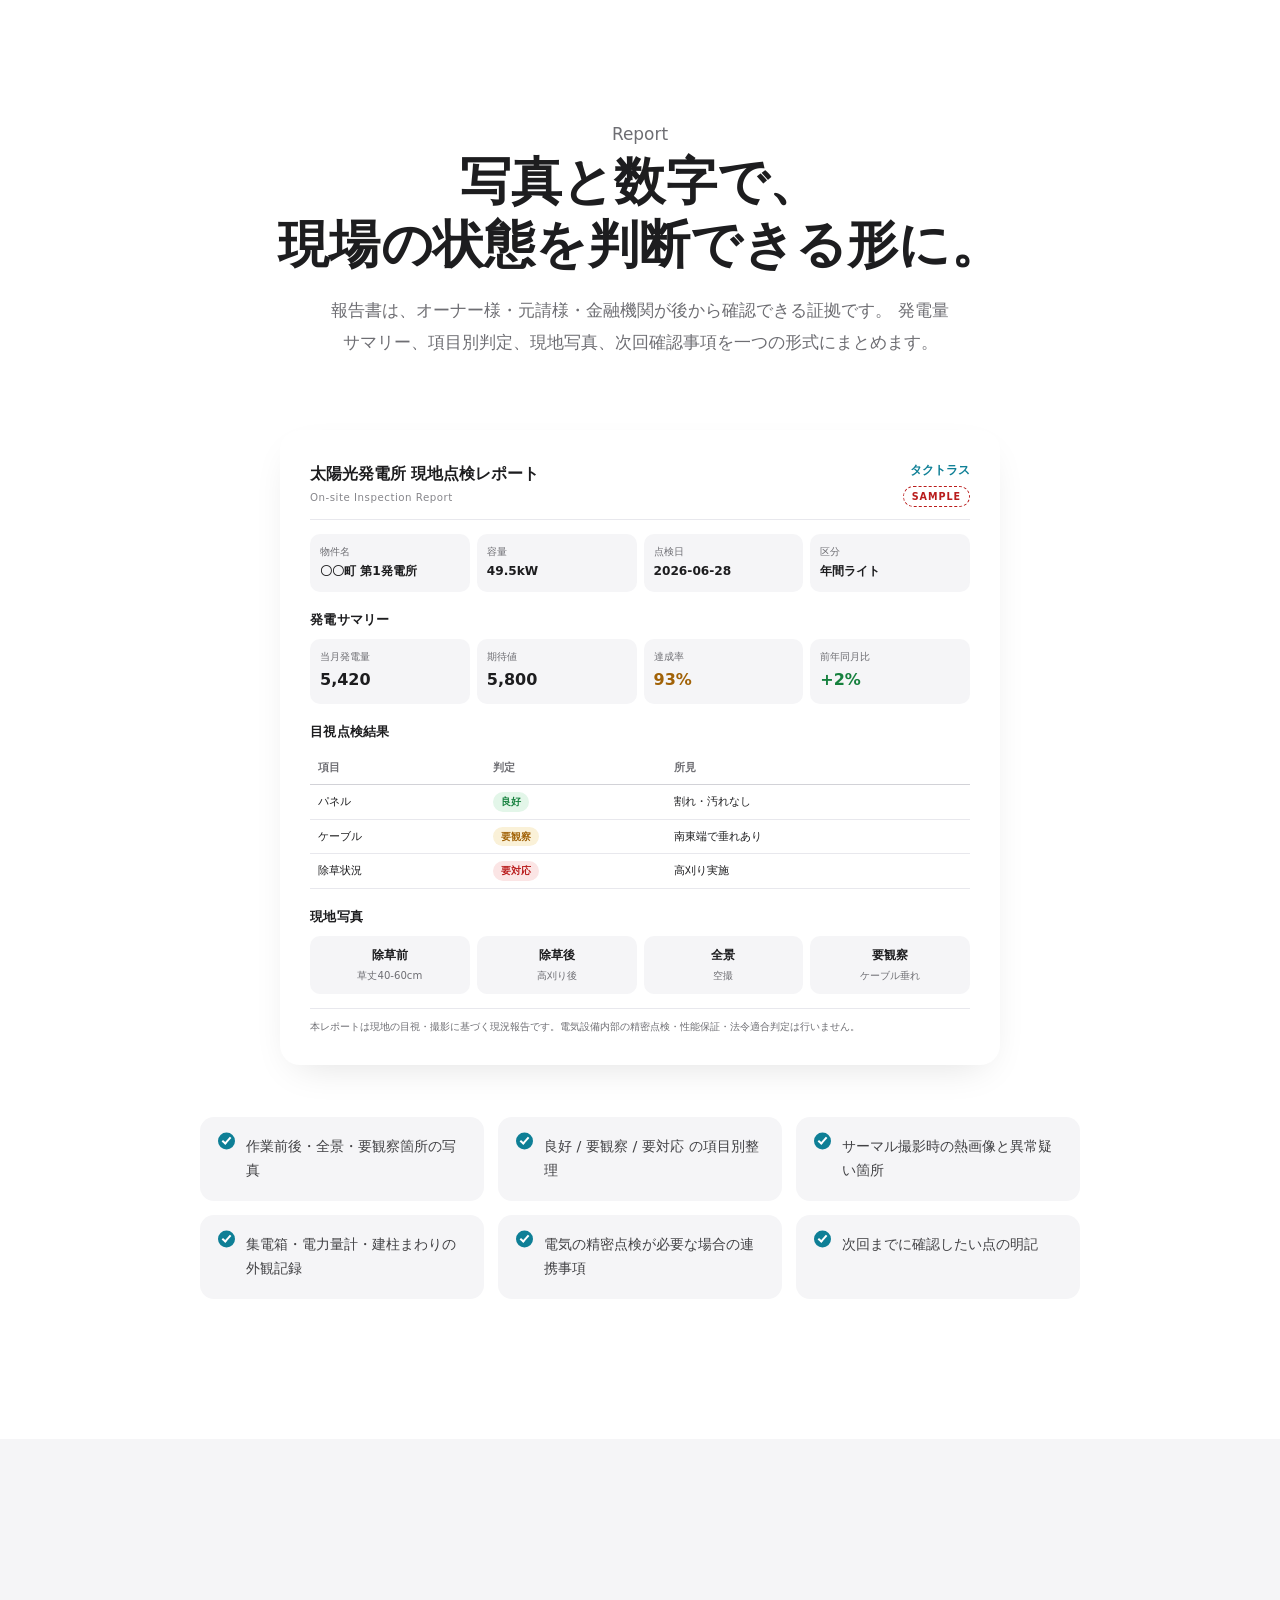
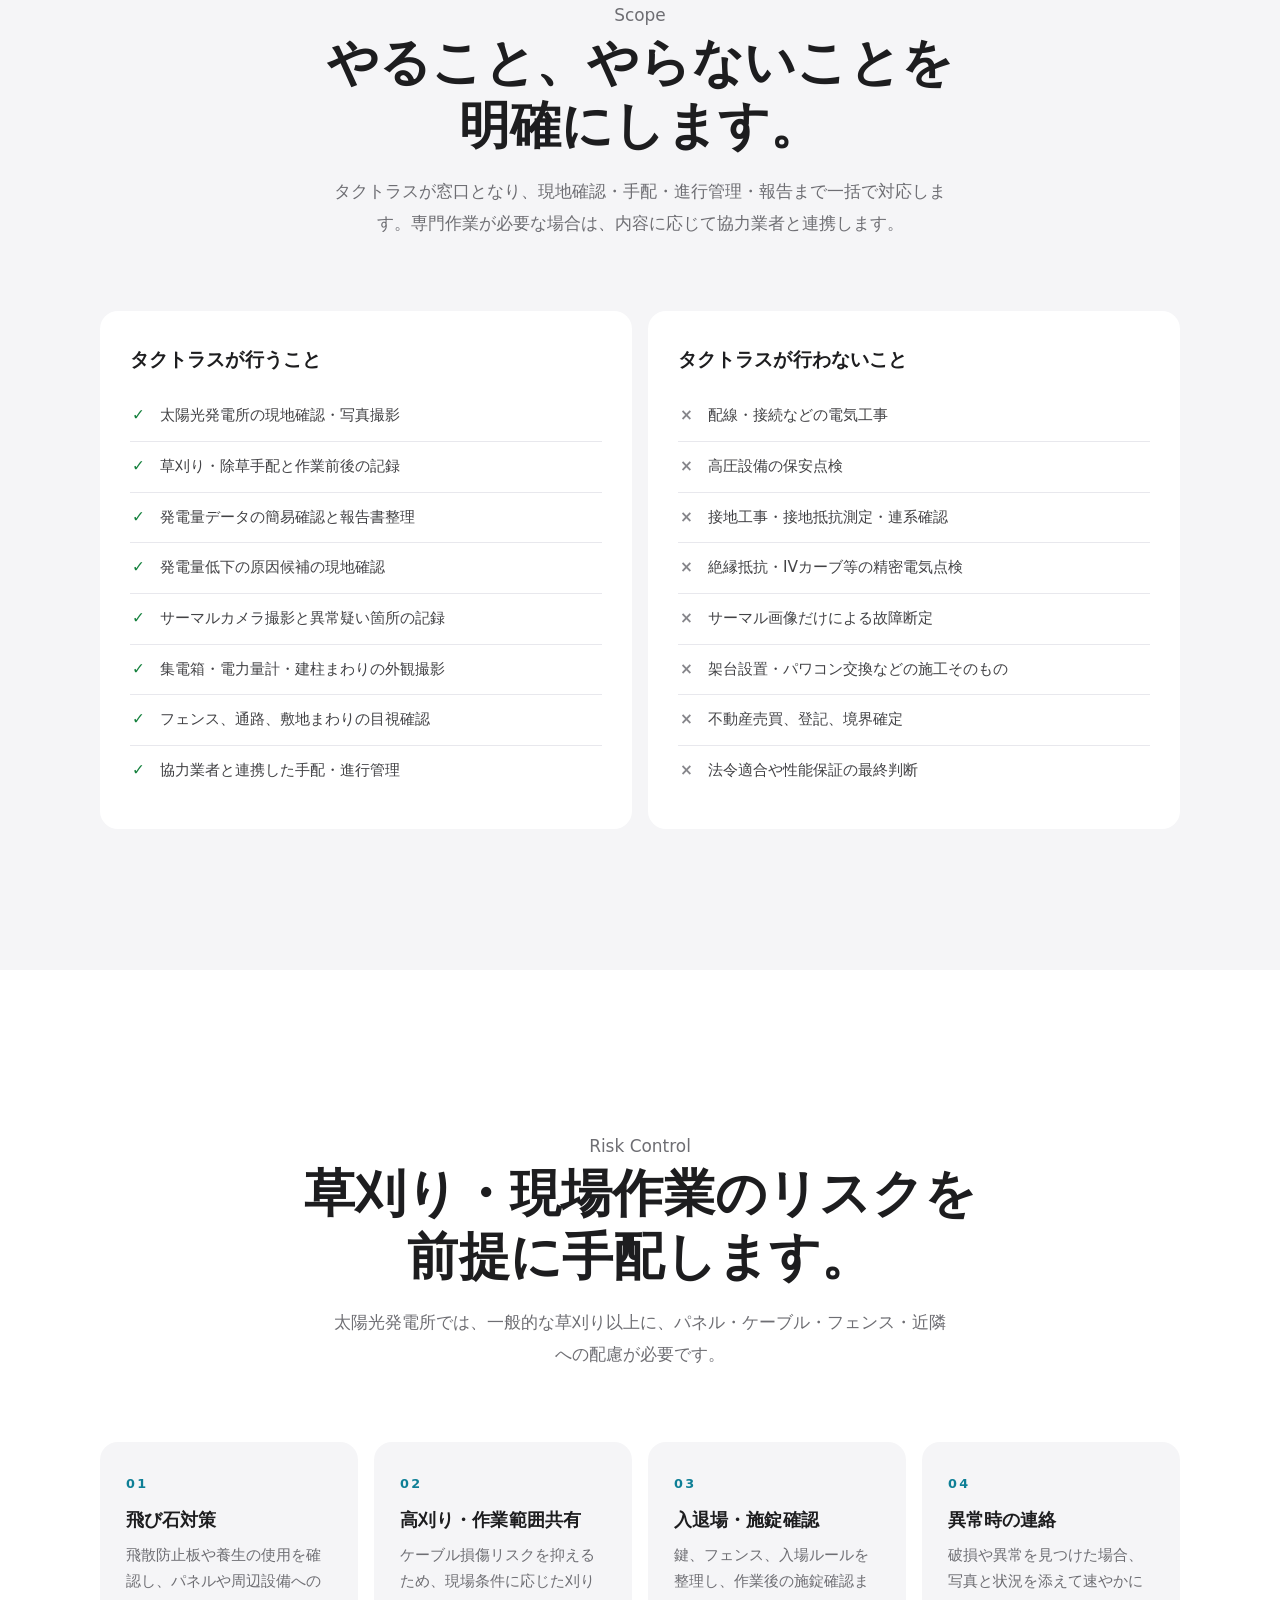
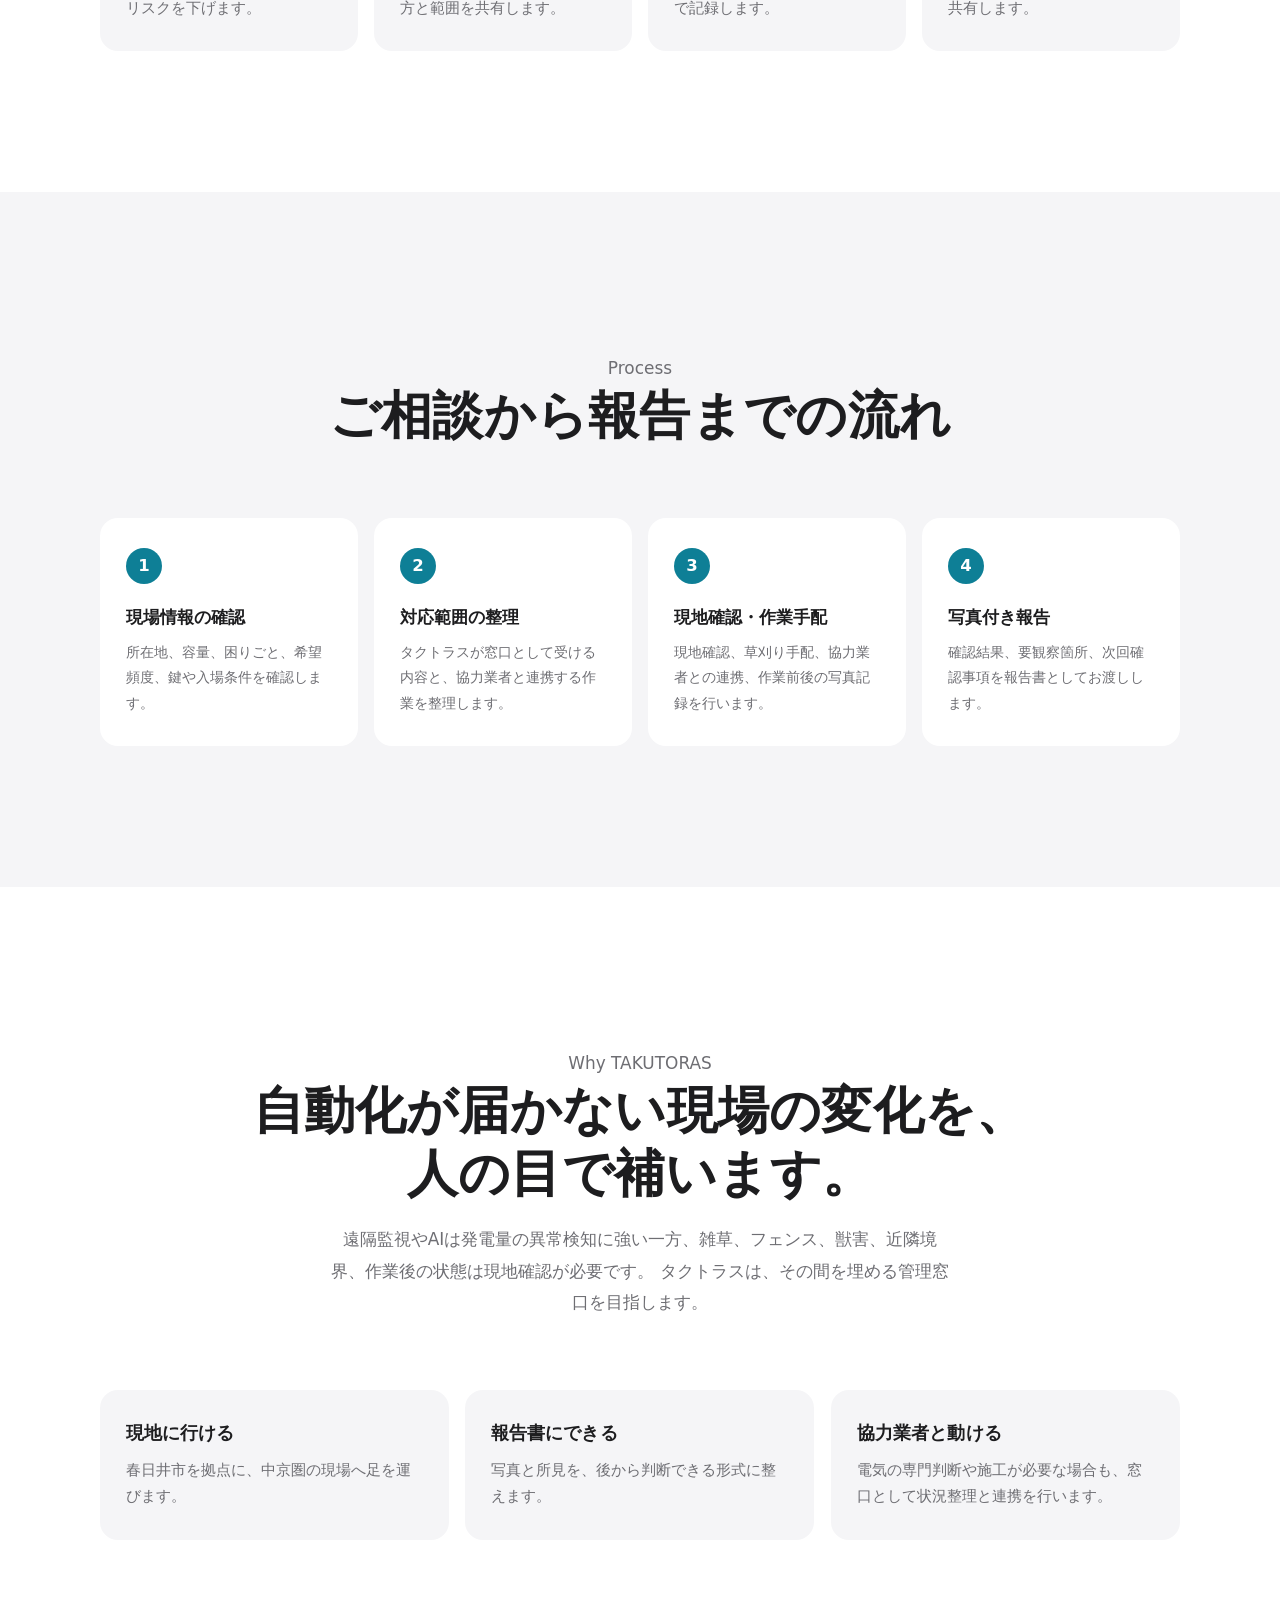
==== commit d8234f0b: "タクトラスHP: ナビにApple風メガメニューを追加 各ナビ項目にホバー（フォーカス）すると、ふわっとフェード+スライドで サブ項目のクイックリンクパネルが下に開くようにした。 - 点検項目・報告書" ====
--- a/takutoras-site/index.html
+++ b/takutoras-site/index.html
@@ -18,12 +18,95 @@
           <span class="brand-name">タクトラス<small>TAKUTORAS</small></span>
         </a>
         <nav class="nav-links" aria-label="主要ナビゲーション">
-          <a href="#inspection">点検項目</a>
-          <a href="#report">報告書</a>
-          <a href="#scope">対応範囲</a>
-          <a href="#risk">リスク対策</a>
-          <a href="#process">流れ</a>
-          <a href="#company">会社概要</a>
+          <div class="nav-item">
+            <a href="#inspection">点検項目</a>
+            <div class="mega">
+              <div class="mega-inner">
+                <div class="mega-col">
+                  <span class="mega-label">現地で確認する項目</span>
+                  <a href="#insp-panel">パネル・架台</a>
+                  <a href="#insp-output">発電量低下の原因候補</a>
+                  <a href="#insp-thermal">サーマル撮影</a>
+                  <a href="#insp-cable">ケーブル・接続箱外観</a>
+                </div>
+                <div class="mega-col">
+                  <span class="mega-label">&nbsp;</span>
+                  <a href="#insp-meter">集電箱・電力量計・建柱まわり</a>
+                  <a href="#insp-mowing">草刈り・除草</a>
+                  <a href="#insp-fence">フェンス・施錠</a>
+                  <a href="#insp-site">敷地・周辺環境</a>
+                </div>
+              </div>
+            </div>
+          </div>
+          <div class="nav-item">
+            <a href="#report">報告書</a>
+            <div class="mega">
+              <div class="mega-inner">
+                <div class="mega-col">
+                  <span class="mega-label">報告書に含まれるもの</span>
+                  <a href="#report">発電サマリー（実績・期待値・達成率）</a>
+                  <a href="#report">項目別判定と現地写真</a>
+                  <a href="#report">サーマル画像・異常疑い箇所</a>
+                  <a href="#report">次回までの確認事項</a>
+                </div>
+              </div>
+            </div>
+          </div>
+          <div class="nav-item">
+            <a href="#scope">対応範囲</a>
+            <div class="mega">
+              <div class="mega-inner">
+                <div class="mega-col">
+                  <span class="mega-label">対応範囲</span>
+                  <a href="#scope-do">タクトラスが行うこと</a>
+                  <a href="#scope-dont">タクトラスが行わないこと</a>
+                </div>
+              </div>
+            </div>
+          </div>
+          <div class="nav-item">
+            <a href="#risk">リスク対策</a>
+            <div class="mega">
+              <div class="mega-inner">
+                <div class="mega-col">
+                  <span class="mega-label">現場のリスク対策</span>
+                  <a href="#risk-stone">飛び石対策</a>
+                  <a href="#risk-mowing">高刈り・作業範囲共有</a>
+                  <a href="#risk-entry">入退場・施錠確認</a>
+                  <a href="#risk-report">異常時の連絡</a>
+                </div>
+              </div>
+            </div>
+          </div>
+          <div class="nav-item">
+            <a href="#process">流れ</a>
+            <div class="mega">
+              <div class="mega-inner">
+                <div class="mega-col">
+                  <span class="mega-label">ご相談から報告まで</span>
+                  <a href="#process">1. 現場情報の確認</a>
+                  <a href="#process">2. 対応範囲の整理</a>
+                  <a href="#process">3. 現地確認・作業手配</a>
+                  <a href="#process">4. 写真付き報告</a>
+                </div>
+              </div>
+            </div>
+          </div>
+          <div class="nav-item">
+            <a href="#company">会社概要</a>
+            <div class="mega">
+              <div class="mega-inner">
+                <div class="mega-col">
+                  <span class="mega-label">タクトラス</span>
+                  <a href="#company">代表：池田</a>
+                  <a href="#company">拠点：愛知県春日井市</a>
+                  <a href="#company">対応エリア：愛知・岐阜・三重</a>
+                  <a href="#partners">協力業者様・専門家様へ</a>
+                </div>
+              </div>
+            </div>
+          </div>
         </nav>
         <a href="#contact" class="nav-cta">相談する</a>
       </div>
@@ -345,42 +428,42 @@
               <div>主な確認項目</div>
               <div>報告の観点</div>
             </div>
-            <div class="table-row">
+            <div class="table-row" id="insp-panel">
               <div>パネル・架台</div>
               <div>割れ、汚れ、傾き、架台・基礎の外観、高さ</div>
               <div>写真、位置、影の影響、要観察箇所</div>
             </div>
-            <div class="table-row">
+            <div class="table-row" id="insp-output">
               <div>発電量低下の原因候補</div>
               <div>草、影、防草シート、通路、パワコン外観</div>
               <div>改善工事・専門確認の連携対応</div>
             </div>
-            <div class="table-row">
+            <div class="table-row" id="insp-thermal">
               <div>サーマル撮影</div>
               <div>パネル表面の温度差、ホットスポット疑い</div>
               <div>熱画像、位置、専門確認の必要性</div>
             </div>
-            <div class="table-row">
+            <div class="table-row" id="insp-cable">
               <div>ケーブル・接続箱外観</div>
               <div>垂れ、露出、損傷疑い、周辺の草</div>
               <div>専門確認の必要性</div>
             </div>
-            <div class="table-row">
+            <div class="table-row" id="insp-meter">
               <div>集電箱・電力量計・建柱まわり</div>
               <div>箱の外観、メーター周辺、建柱・支線の目視状態</div>
               <div>写真記録、異常疑い、専門確認の連携対応</div>
             </div>
-            <div class="table-row">
+            <div class="table-row" id="insp-mowing">
               <div>草刈り・除草</div>
               <div>草丈、影の可能性、通路確保、作業前後</div>
               <div>作業範囲、飛散防止、完了写真</div>
             </div>
-            <div class="table-row">
+            <div class="table-row" id="insp-fence">
               <div>フェンス・施錠</div>
               <div>破れ、倒れ、侵入経路、鍵の状態</div>
               <div>防犯・安全上の懸念</div>
             </div>
-            <div class="table-row">
+            <div class="table-row" id="insp-site">
               <div>敷地・周辺環境</div>
               <div>排水、土砂、獣害、近隣境界まわり</div>
               <div>次回確認事項、追加対応案</div>
@@ -456,7 +539,7 @@
             <p>タクトラスが窓口となり、現地確認・手配・進行管理・報告まで一括で対応します。専門作業が必要な場合は、内容に応じて協力業者と連携します。</p>
           </div>
           <div class="scope-grid">
-            <div class="scope-card do">
+            <div class="scope-card do" id="scope-do">
               <h3>タクトラスが行うこと</h3>
               <ul>
                 <li>太陽光発電所の現地確認・写真撮影</li>
@@ -469,7 +552,7 @@
                 <li>協力業者と連携した手配・進行管理</li>
               </ul>
             </div>
-            <div class="scope-card dont">
+            <div class="scope-card dont" id="scope-dont">
               <h3>タクトラスが行わないこと</h3>
               <ul>
                 <li>配線・接続などの電気工事</li>
@@ -494,22 +577,22 @@
             <p>太陽光発電所では、一般的な草刈り以上に、パネル・ケーブル・フェンス・近隣への配慮が必要です。</p>
           </div>
           <div class="risk-grid">
-            <article>
+            <article id="risk-stone">
               <span>01</span>
               <h3>飛び石対策</h3>
               <p>飛散防止板や養生の使用を確認し、パネルや周辺設備へのリスクを下げます。</p>
             </article>
-            <article>
+            <article id="risk-mowing">
               <span>02</span>
               <h3>高刈り・作業範囲共有</h3>
               <p>ケーブル損傷リスクを抑えるため、現場条件に応じた刈り方と範囲を共有します。</p>
             </article>
-            <article>
+            <article id="risk-entry">
               <span>03</span>
               <h3>入退場・施錠確認</h3>
               <p>鍵、フェンス、入場ルールを整理し、作業後の施錠確認まで記録します。</p>
             </article>
-            <article>
+            <article id="risk-report">
               <span>04</span>
               <h3>異常時の連絡</h3>
               <p>破損や異常を見つけた場合、写真と状況を添えて速やかに共有します。</p>
--- a/takutoras-site/styles.css
+++ b/takutoras-site/styles.css
@@ -67,8 +67,11 @@
   background: rgba(14, 127, 150, 0.18);
 }
 
-section[id] {
-  scroll-margin-top: 64px;
+section[id],
+.table-row[id],
+.scope-card[id],
+.risk-grid article[id] {
+  scroll-margin-top: 84px;
 }
 
 .wrap {
@@ -82,7 +85,8 @@
   position: sticky;
   top: 0;
   z-index: 20;
-  background: rgba(0, 0, 0, 0.8);
+  background: rgba(251, 251, 253, 0.82);
+  border-bottom: 1px solid rgba(0, 0, 0, 0.06);
   backdrop-filter: blur(20px) saturate(1.8);
   -webkit-backdrop-filter: blur(20px) saturate(1.8);
 }
@@ -115,7 +119,7 @@
 }
 
 .brand-name {
-  color: #f5f5f7;
+  color: var(--ink);
   font-size: 0.98rem;
   font-weight: 700;
   line-height: 1.2;
@@ -124,7 +128,7 @@
 
 .brand-name small {
   display: block;
-  color: rgba(245, 245, 247, 0.55);
+  color: var(--muted-2);
   font-size: 0.56rem;
   font-weight: 600;
   letter-spacing: 0.26em;
@@ -132,9 +136,9 @@
 
 .nav-links {
   display: flex;
-  align-items: center;
+  align-items: stretch;
   gap: clamp(16px, 2.4vw, 34px);
-  color: rgba(245, 245, 247, 0.8);
+  color: var(--ink-2);
   font-size: 0.76rem;
   font-weight: 400;
   white-space: nowrap;
@@ -145,7 +149,84 @@
 }
 
 .nav-links a:hover {
-  color: #fff;
+  color: var(--ink);
+}
+
+.nav-item {
+  position: relative;
+  display: flex;
+  align-items: center;
+}
+
+.nav-item::after {
+  content: "";
+  position: absolute;
+  top: 100%;
+  left: 50%;
+  transform: translateX(-50%);
+  width: 100%;
+  height: 18px;
+}
+
+.mega {
+  position: absolute;
+  top: calc(100% + 18px);
+  left: 50%;
+  transform: translateX(-50%) translateY(-6px);
+  z-index: 30;
+  padding: 22px 26px;
+  background: rgba(251, 251, 253, 0.96);
+  border: 1px solid var(--hairline-soft);
+  border-radius: 16px;
+  box-shadow: 0 24px 60px -24px rgba(0, 0, 0, 0.22);
+  opacity: 0;
+  pointer-events: none;
+  transition: opacity 0.32s cubic-bezier(0.22, 0.61, 0.36, 1), transform 0.32s cubic-bezier(0.22, 0.61, 0.36, 1);
+  backdrop-filter: blur(20px) saturate(1.6);
+  -webkit-backdrop-filter: blur(20px) saturate(1.6);
+}
+
+.nav-item:hover .mega,
+.nav-item:focus-within .mega {
+  opacity: 1;
+  transform: translateX(-50%) translateY(0);
+  pointer-events: auto;
+}
+
+.mega-inner {
+  display: flex;
+  gap: 32px;
+}
+
+.mega-col {
+  display: flex;
+  flex-direction: column;
+  gap: 11px;
+  min-width: 200px;
+}
+
+.mega-label {
+  margin-bottom: 2px;
+  color: var(--muted-2);
+  font-size: 0.68rem;
+  font-weight: 600;
+  letter-spacing: 0.04em;
+}
+
+.mega-col a {
+  color: var(--ink-2);
+  font-size: 0.86rem;
+  white-space: nowrap;
+}
+
+.mega-col a:hover {
+  color: var(--accent);
+}
+
+@media (prefers-reduced-motion: reduce) {
+  .mega {
+    transition: none;
+  }
 }
 
 .nav-cta {
@@ -219,19 +300,18 @@
 
 .eyebrow {
   display: block;
-  margin: 0 0 14px;
+  margin: 0 0 10px;
   padding: 0;
-  color: var(--accent);
+  color: var(--muted);
   background: none;
   border: 0;
-  font-size: 0.86rem;
-  font-weight: 700;
-  letter-spacing: 0.14em;
-  text-transform: uppercase;
+  font-size: 0.98rem;
+  font-weight: 400;
+  letter-spacing: 0;
 }
 
 .eyebrow.inverse {
-  color: #66c8d8;
+  color: #a1a1a6;
 }
 
 /* ============ Sections ============ */
@@ -287,7 +367,7 @@
 }
 
 .hero-copy .eyebrow {
-  letter-spacing: 0.1em;
+  letter-spacing: 0;
 }
 
 .service-chips {
@@ -326,12 +406,12 @@
   display: inline-flex;
   align-items: center;
   justify-content: center;
-  min-height: 50px;
-  padding: 12px 28px;
+  min-height: 44px;
+  padding: 0 24px;
   border: 0;
   border-radius: 999px;
-  font-size: 1rem;
-  font-weight: 600;
+  font-size: 0.94rem;
+  font-weight: 400;
   transition: background 0.18s ease, color 0.18s ease, box-shadow 0.18s ease;
 }
 
@@ -347,23 +427,11 @@
 .btn-secondary {
   color: var(--accent);
   background: transparent;
-  padding-inline: 10px;
-}
-
-.btn-secondary::after {
-  content: "\203A";
-  margin-left: 7px;
-  font-size: 1.2em;
-  line-height: 1;
-  transition: transform 0.18s ease;
+  box-shadow: inset 0 0 0 1px var(--hairline);
 }
 
 .btn-secondary:hover {
-  color: var(--accent-deep);
-}
-
-.btn-secondary:hover::after {
-  transform: translateX(3px);
+  box-shadow: inset 0 0 0 1px var(--accent);
 }
 
 .hero-media {
@@ -378,7 +446,7 @@
   aspect-ratio: 16 / 9;
   object-fit: cover;
   border-radius: var(--r-lg);
-  box-shadow: 0 40px 100px -40px rgba(0, 0, 0, 0.4);
+  box-shadow: 0 1px 2px rgba(0, 0, 0, 0.04);
 }
 
 .case-label {
@@ -405,7 +473,7 @@
   padding: 28px;
   background: rgba(255, 255, 255, 0.92);
   border-radius: 22px;
-  box-shadow: 0 30px 80px -28px rgba(0, 0, 0, 0.3);
+  box-shadow: 0 12px 36px -14px rgba(0, 0, 0, 0.16);
   backdrop-filter: blur(16px);
   -webkit-backdrop-filter: blur(16px);
   text-align: left;
@@ -499,8 +567,8 @@
 
 .case-card {
   position: relative;
-  width: min(1320px, calc(100vw - 24px));
-  margin: clamp(40px, 5vw, 60px) calc(50% - 50vw + 12px) 0;
+  width: 100vw;
+  margin: clamp(40px, 5vw, 60px) calc(50% - 50vw) 0;
 }
 
 .case-label.small {
@@ -515,7 +583,7 @@
   aspect-ratio: 16 / 9;
   object-fit: cover;
   border-radius: var(--r-lg);
-  box-shadow: 0 36px 90px -36px rgba(0, 0, 0, 0.38);
+  
 }
 
 .report-frame {
@@ -538,7 +606,7 @@
   border-radius: 20px;
   color: var(--ink);
   font-size: 0.72rem;
-  box-shadow: 0 30px 80px -30px rgba(0, 0, 0, 0.32);
+  box-shadow: 0 12px 32px -14px rgba(0, 0, 0, 0.14);
 }
 
 .case-sample .mini-sheet {
@@ -903,7 +971,7 @@
 .report-main .mini-sheet {
   padding: 30px;
   font-size: 0.76rem;
-  box-shadow: 0 34px 90px -32px rgba(0, 0, 0, 0.28);
+  box-shadow: 0 14px 40px -16px rgba(0, 0, 0, 0.14);
 }
 
 .check-list {
@@ -1529,9 +1597,7 @@
   color: #f5f5f7;
 }
 
-.case-section.dark .case-card img {
-  box-shadow: 0 36px 90px -30px rgba(0, 0, 0, 0.9);
-}
+
 
 /* ============ Apple v2: scroll reveal ============ */
 
